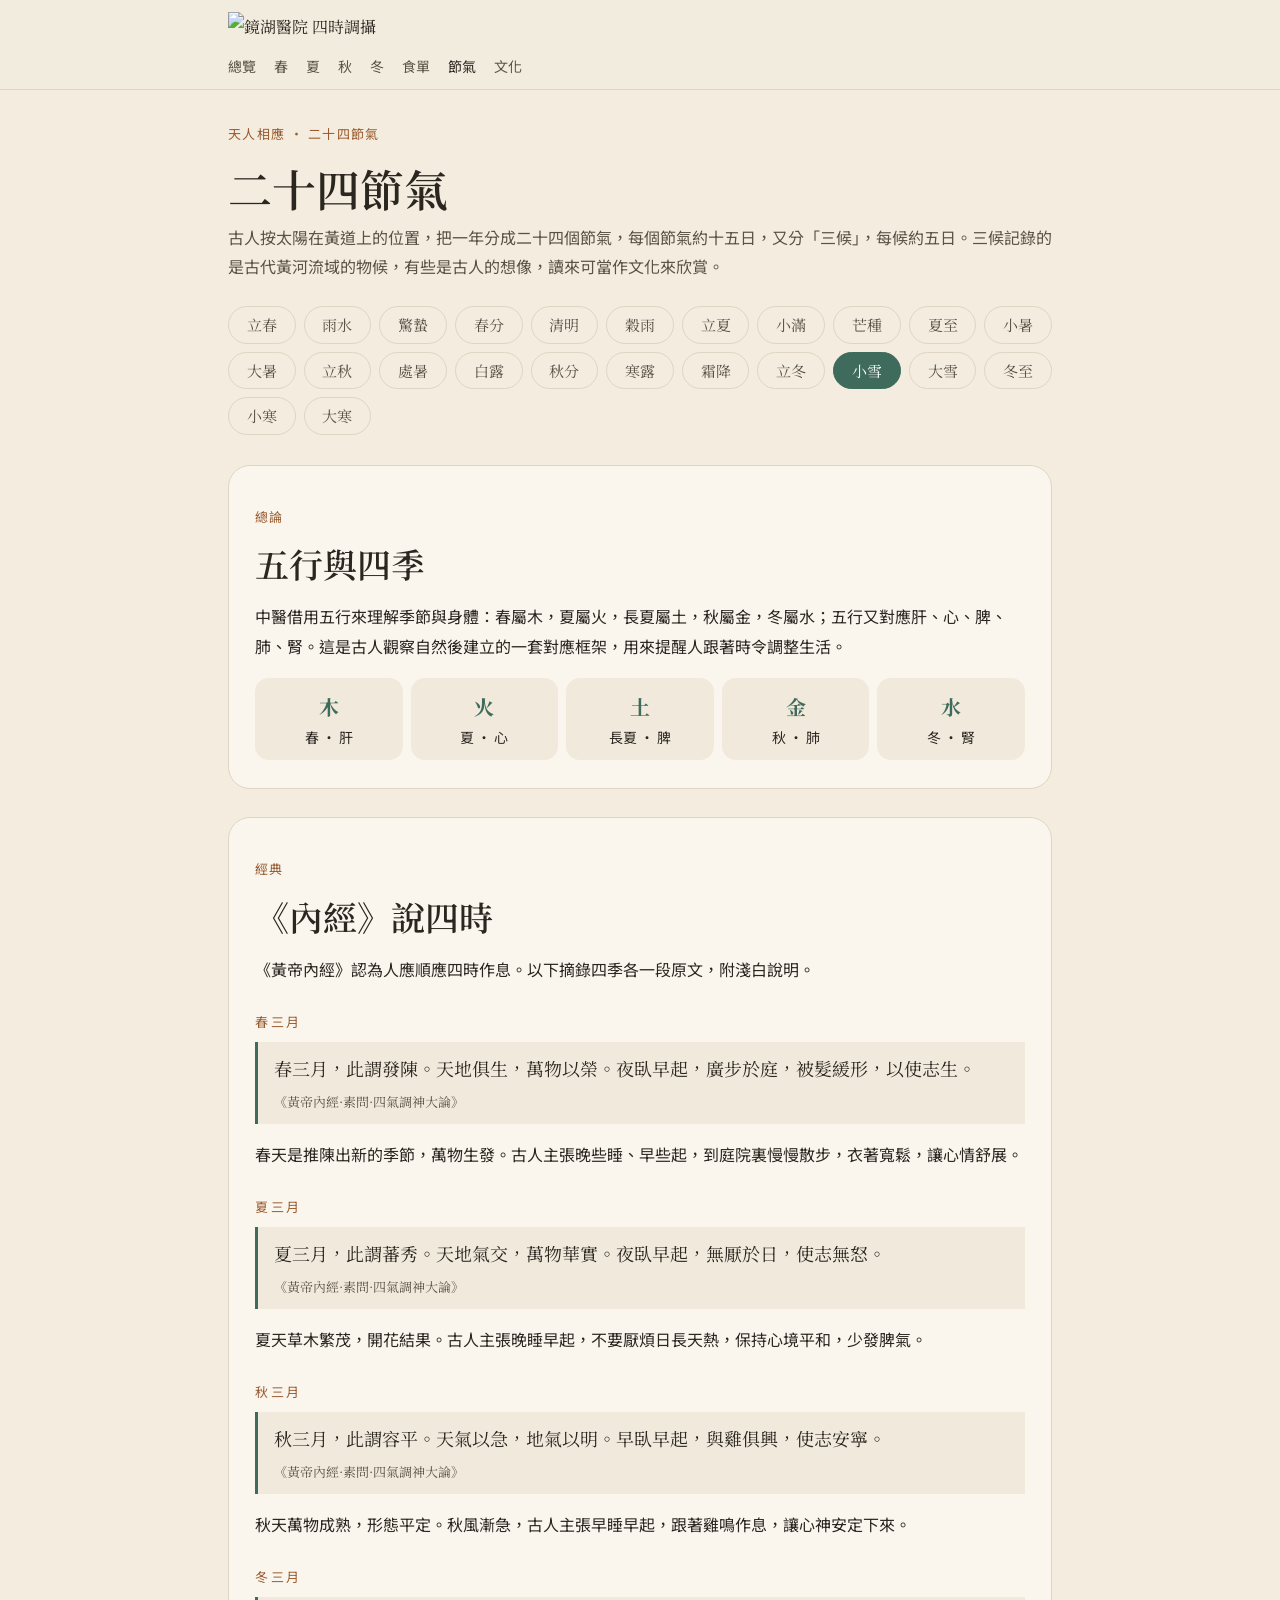
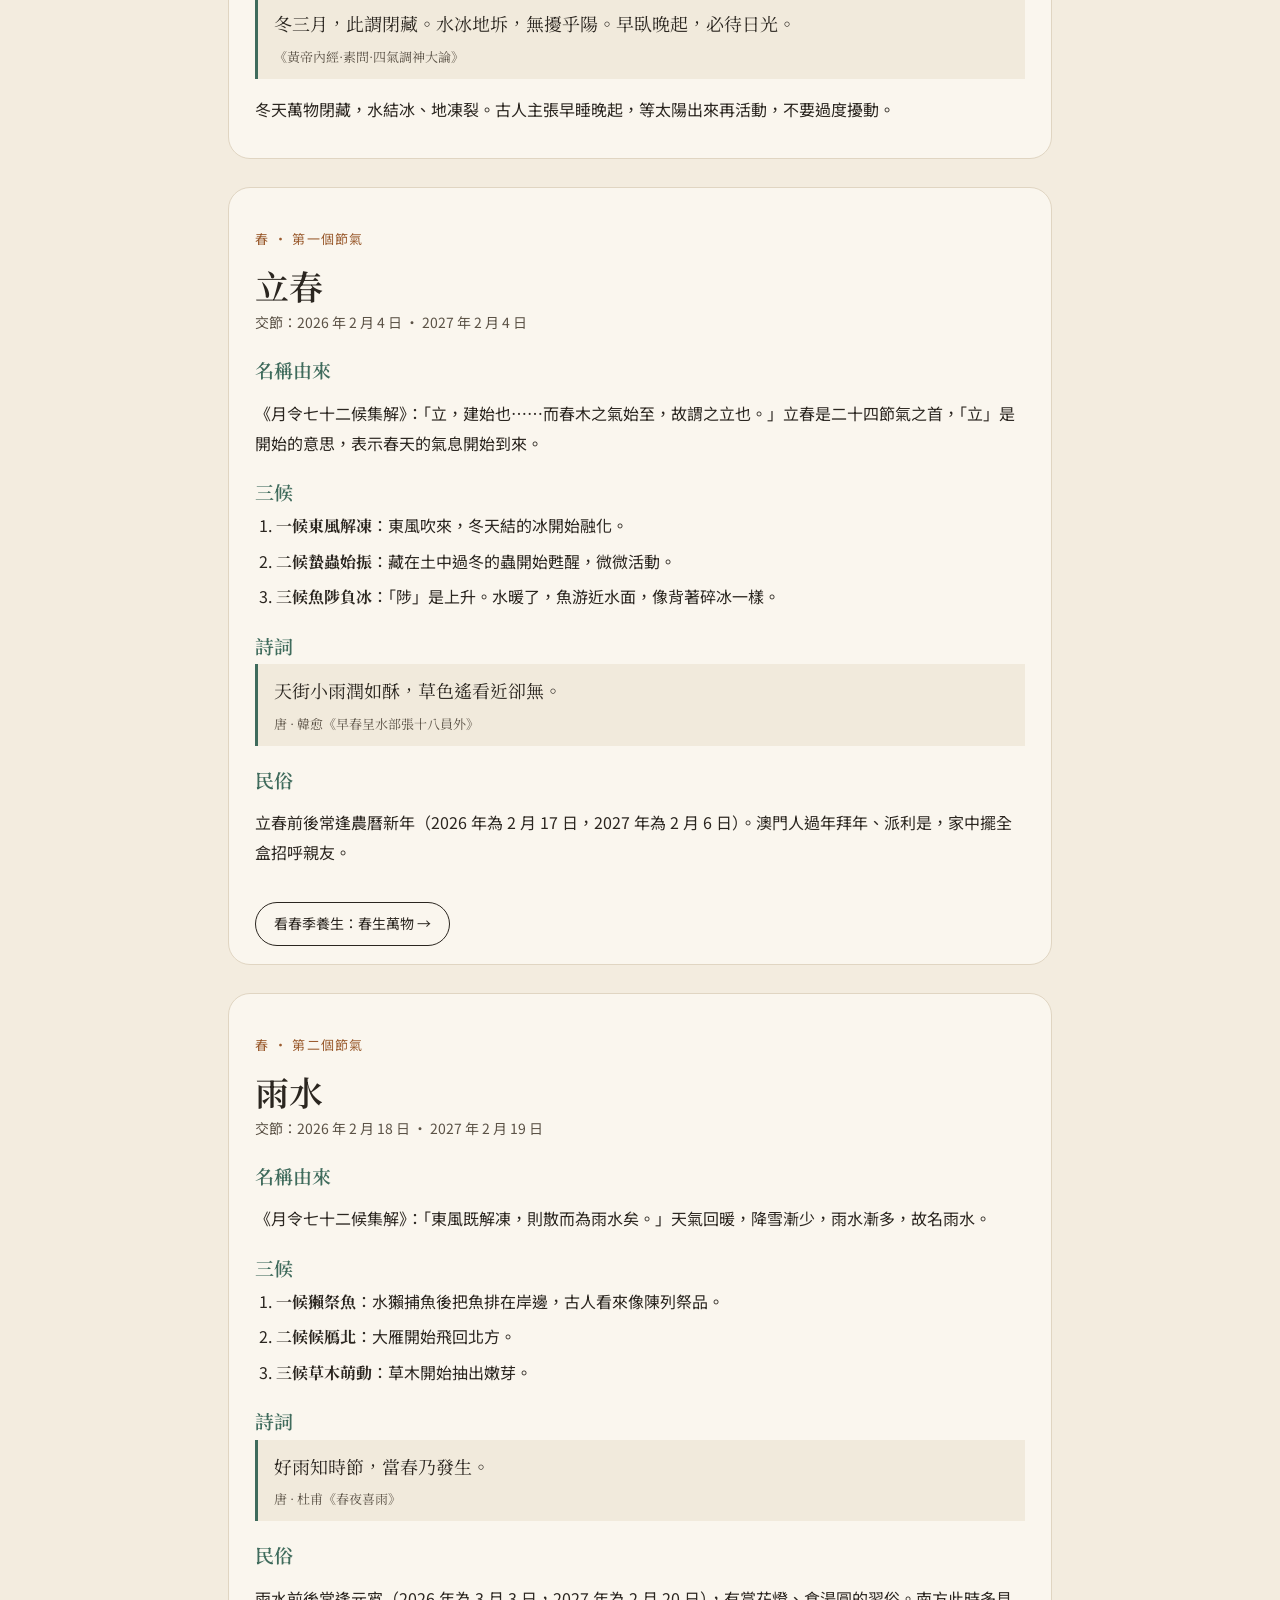
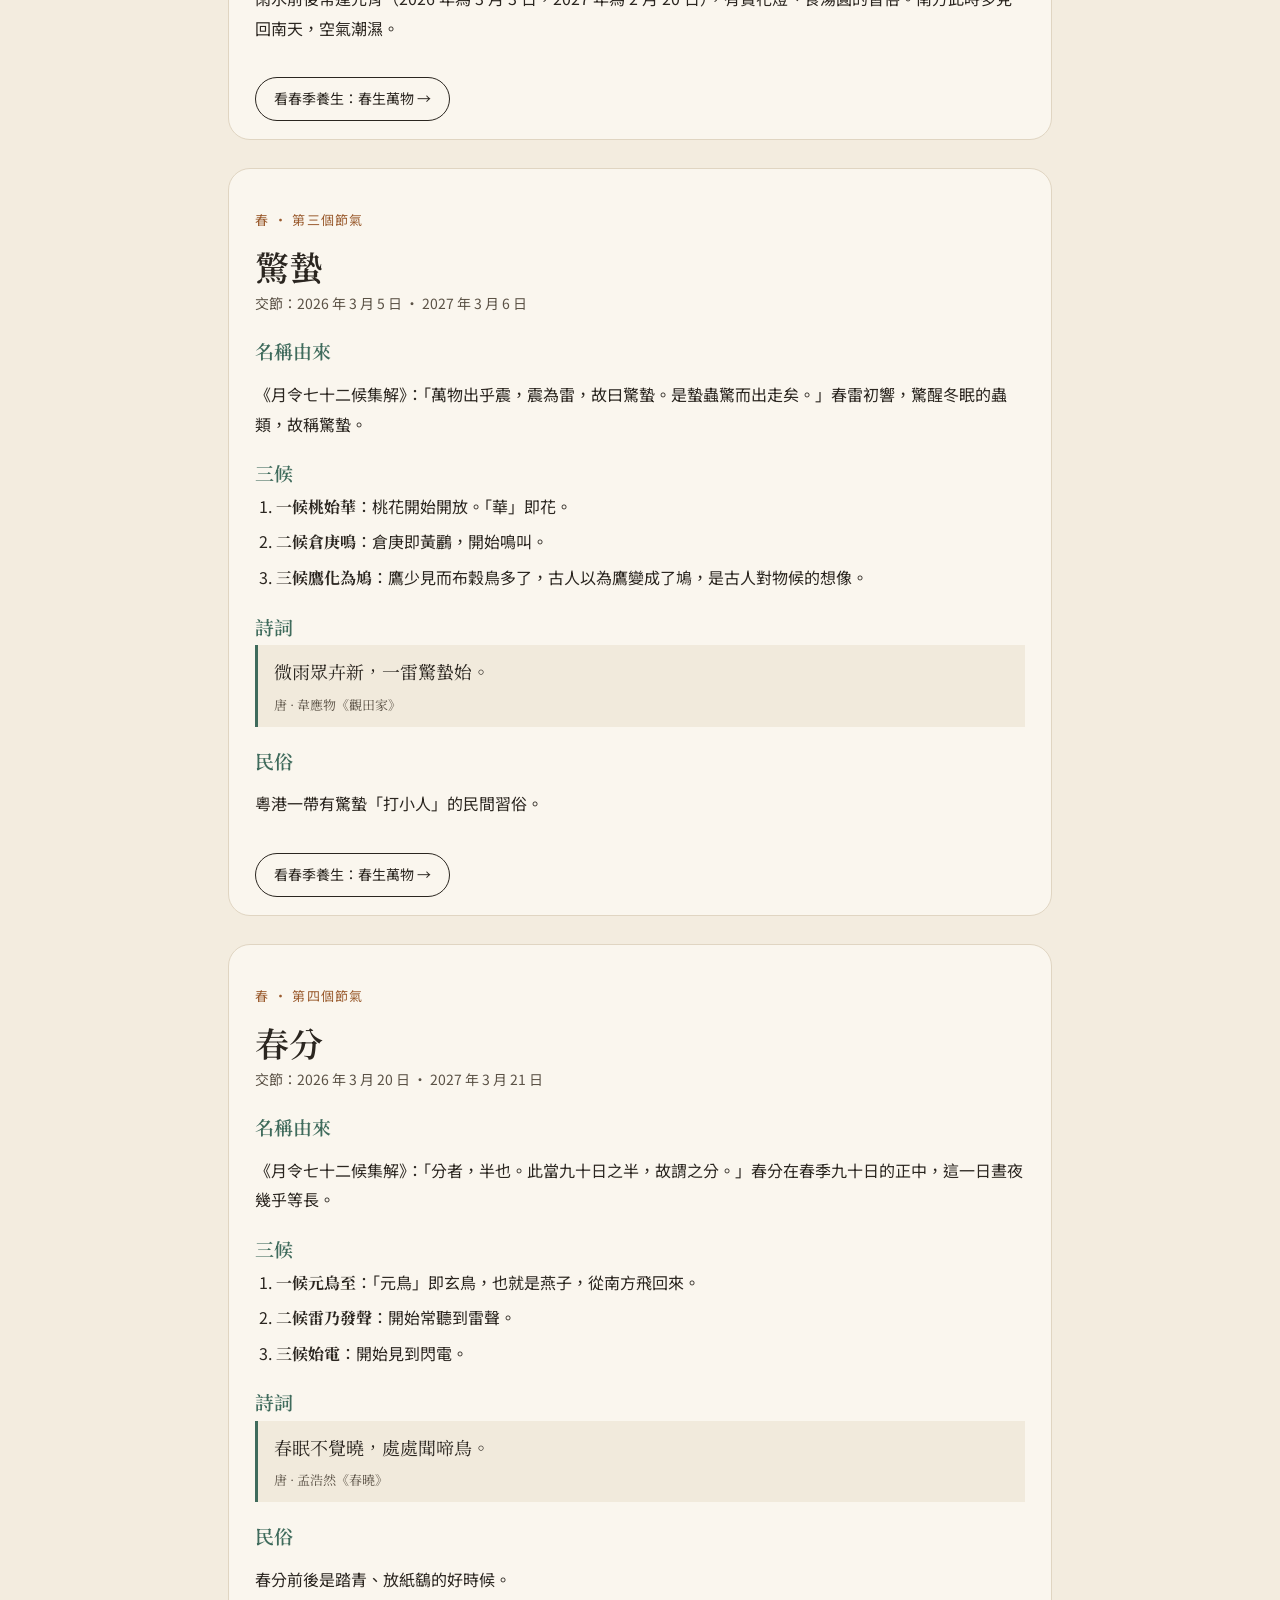
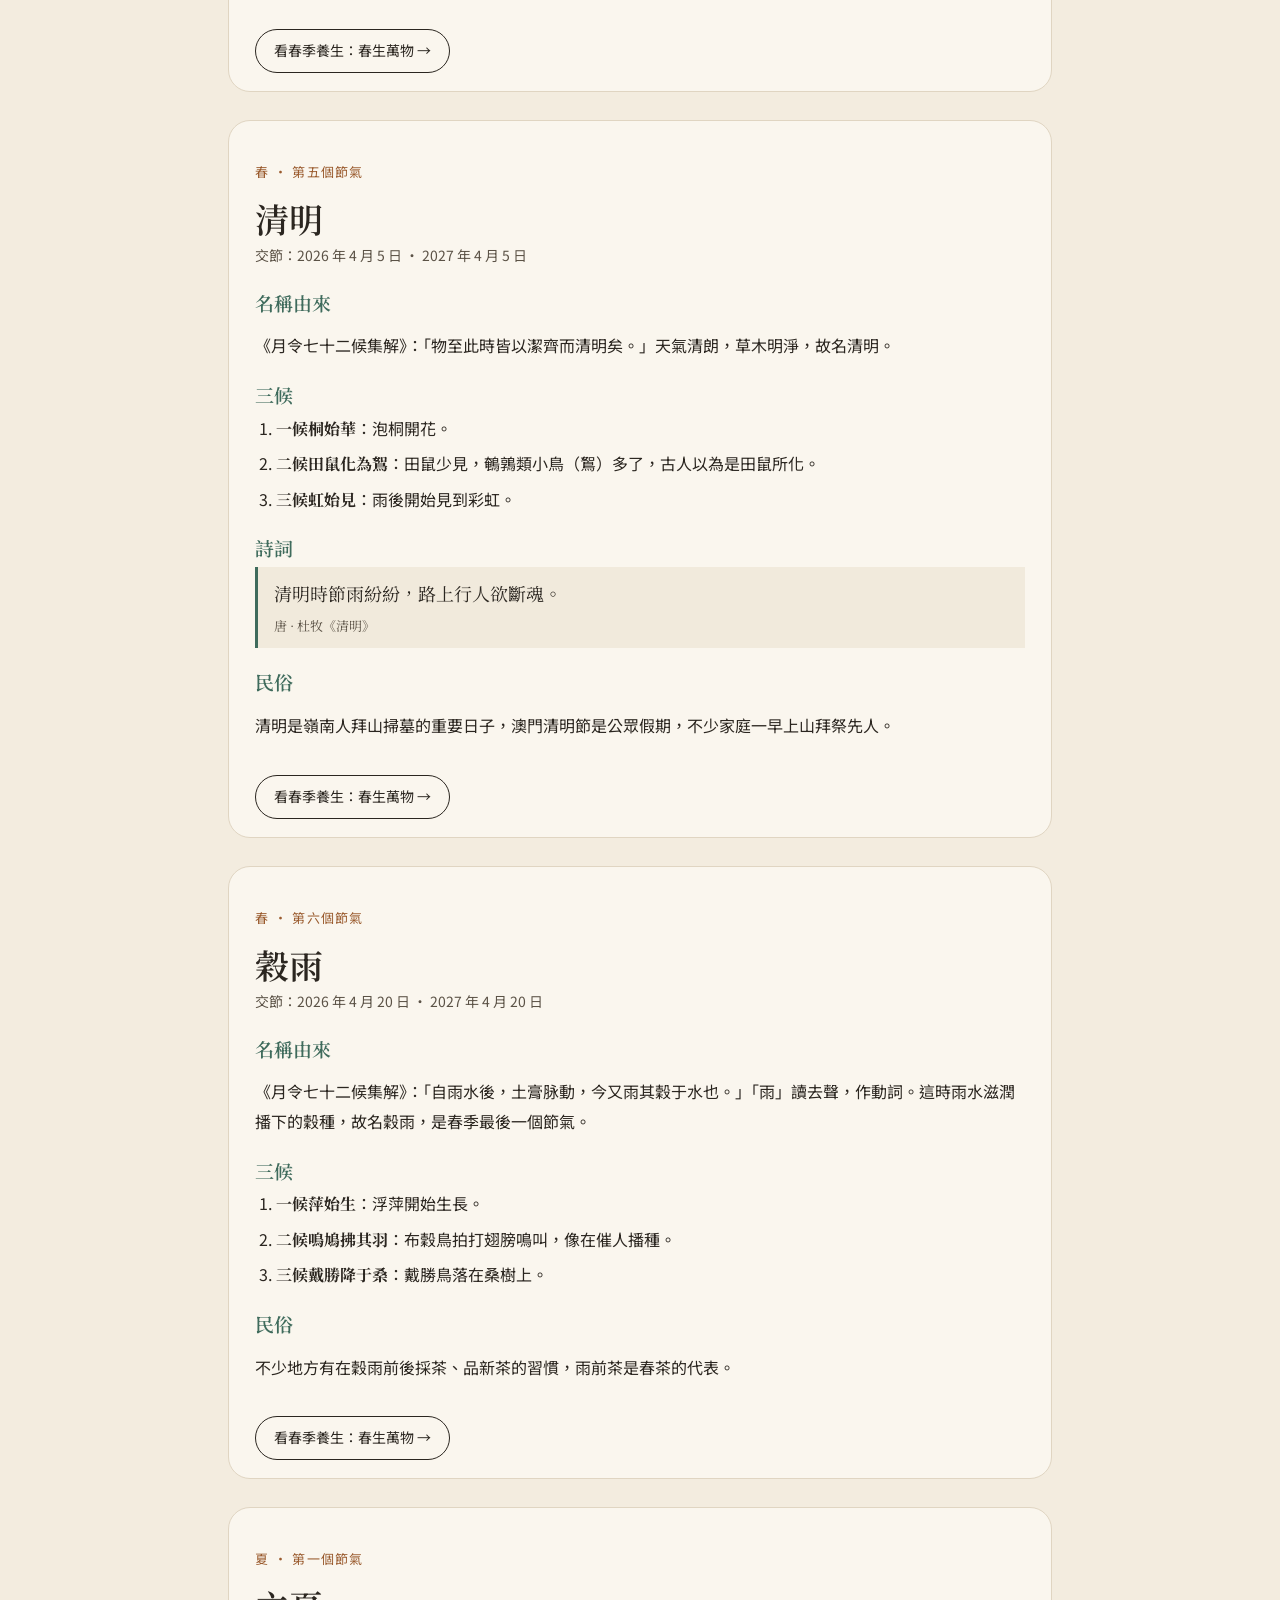
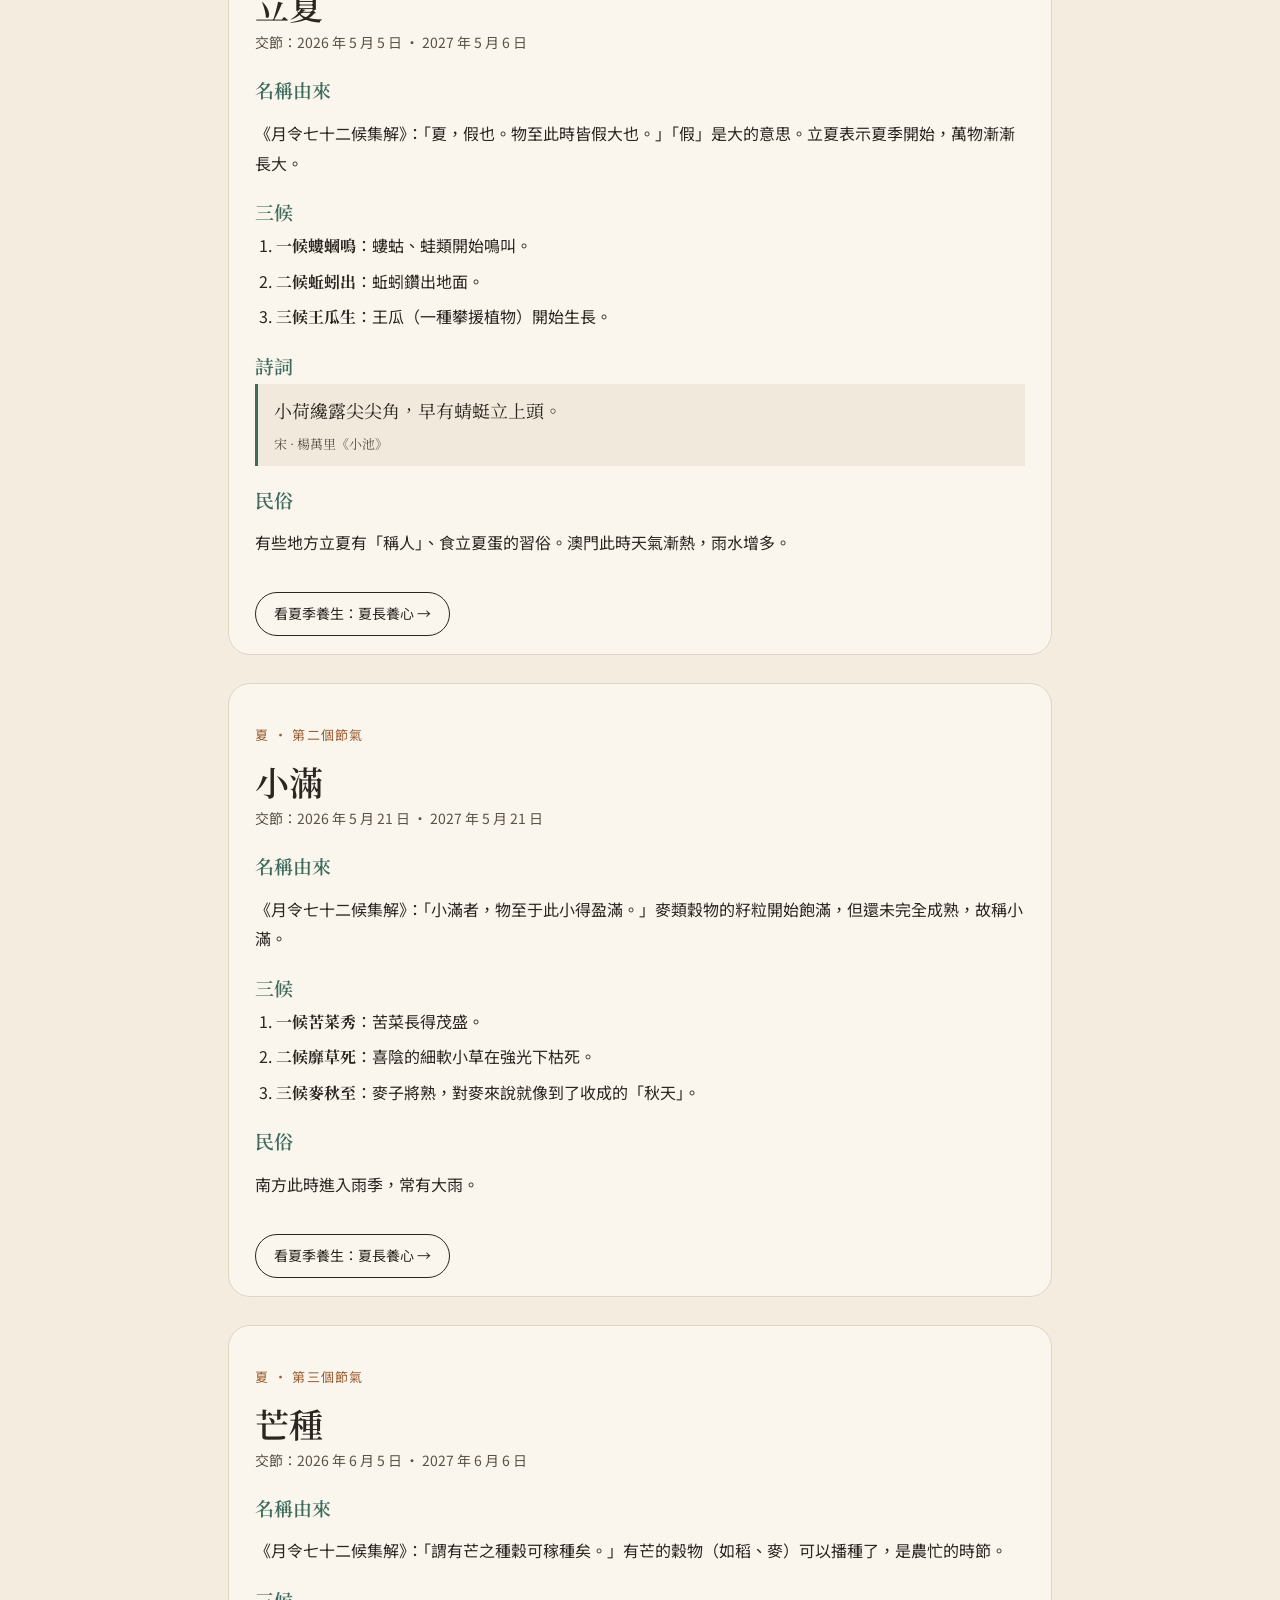
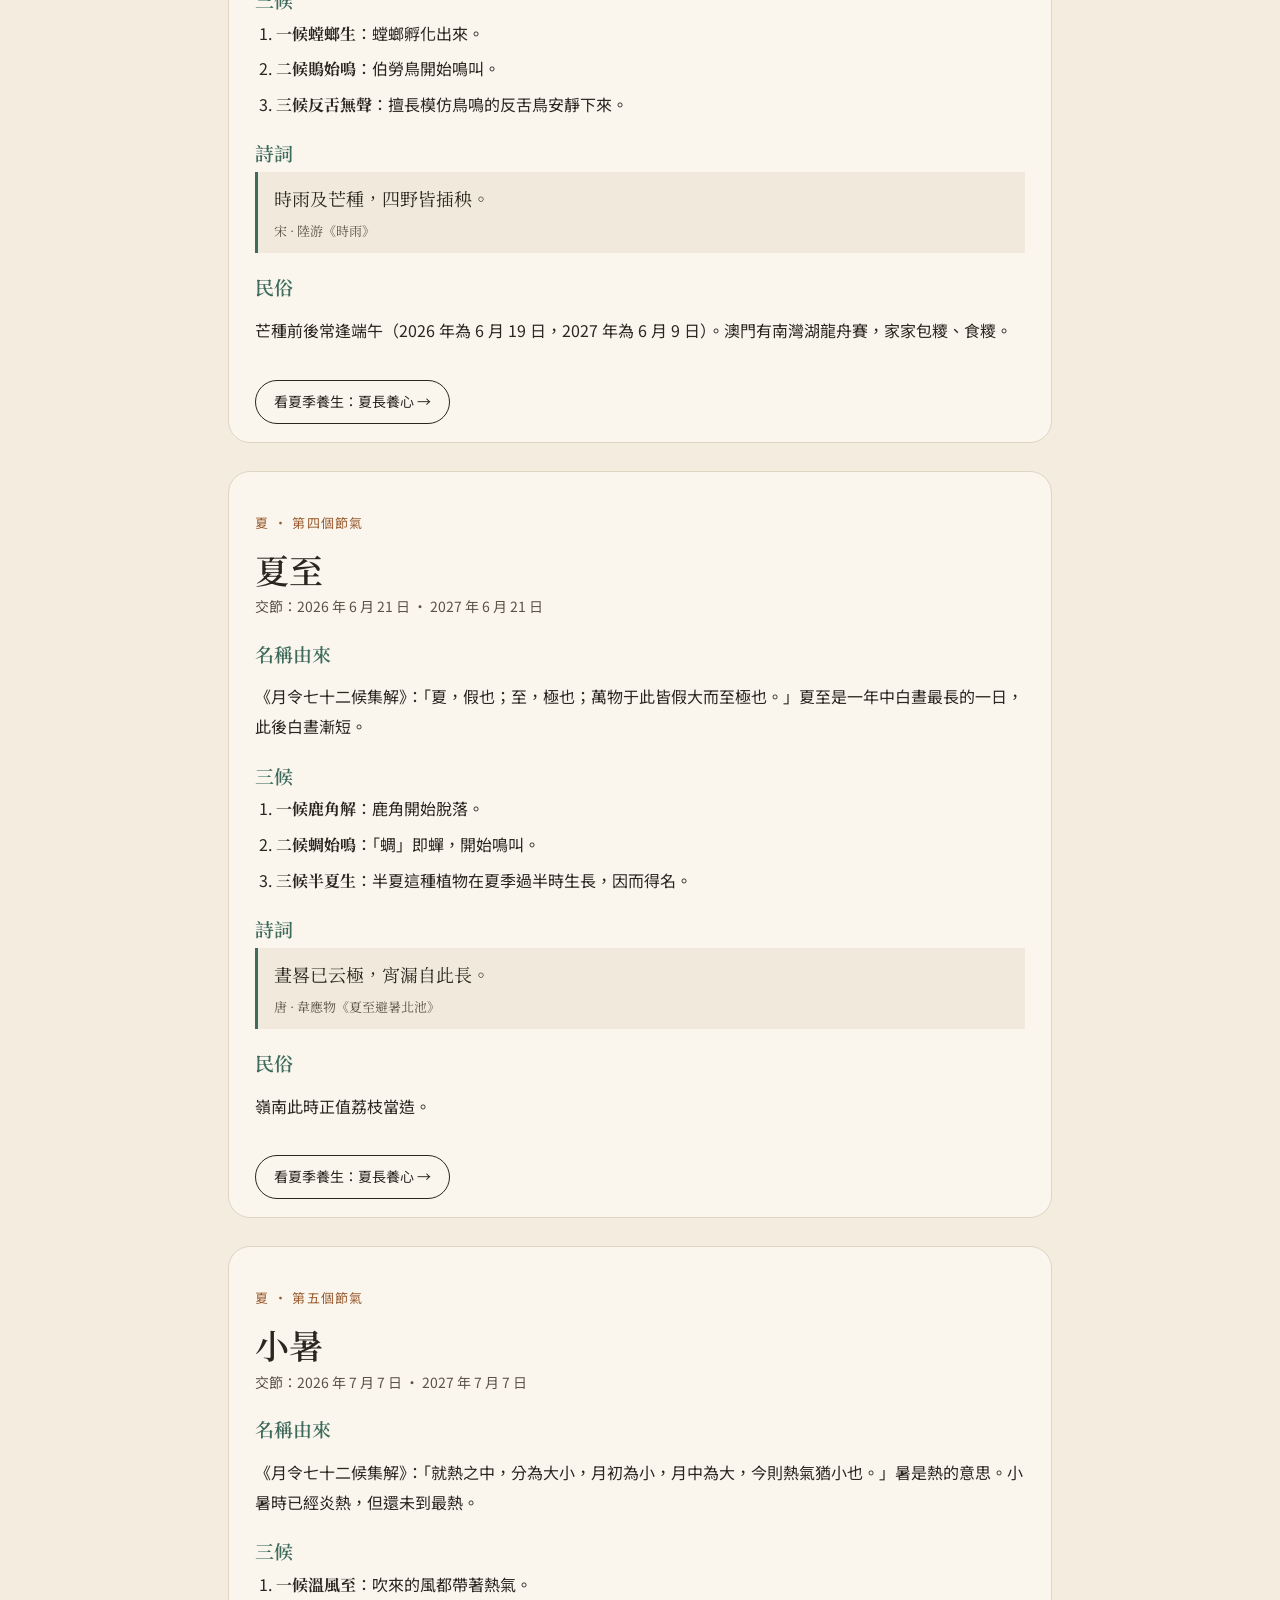
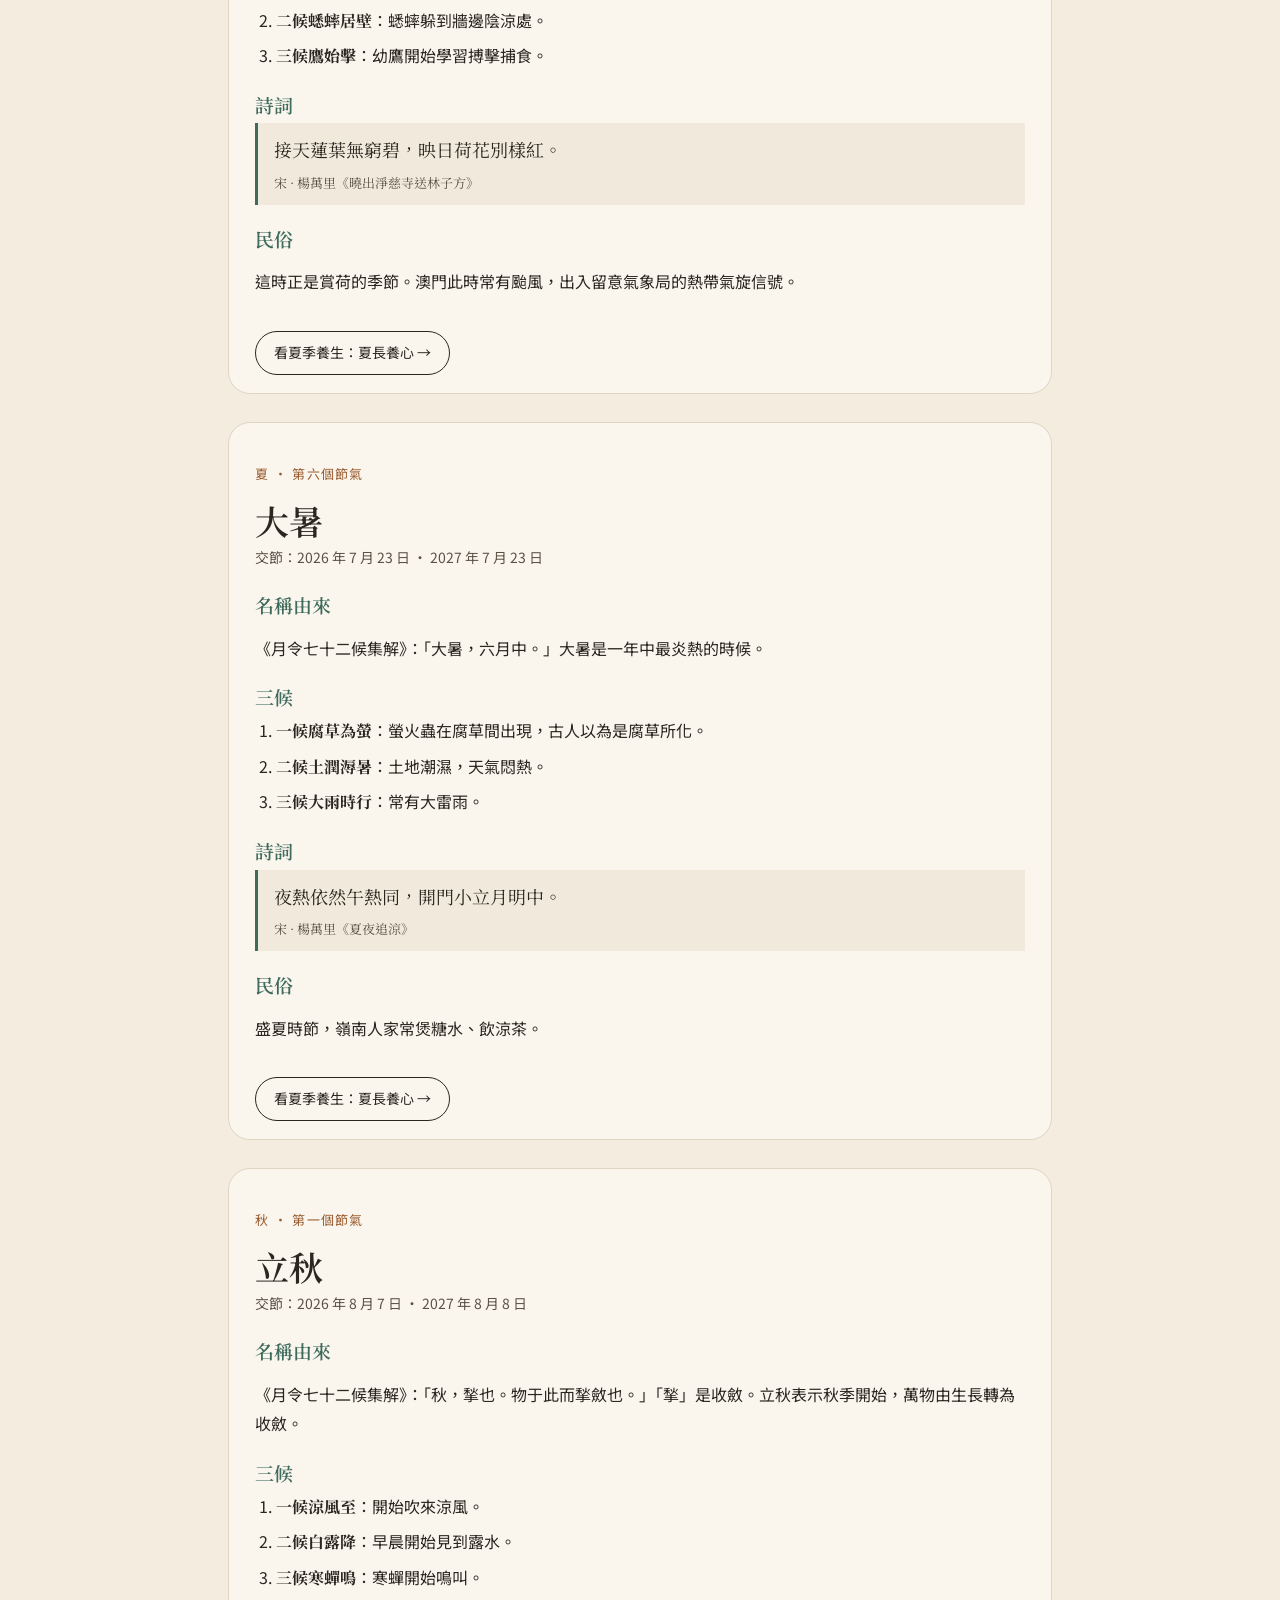
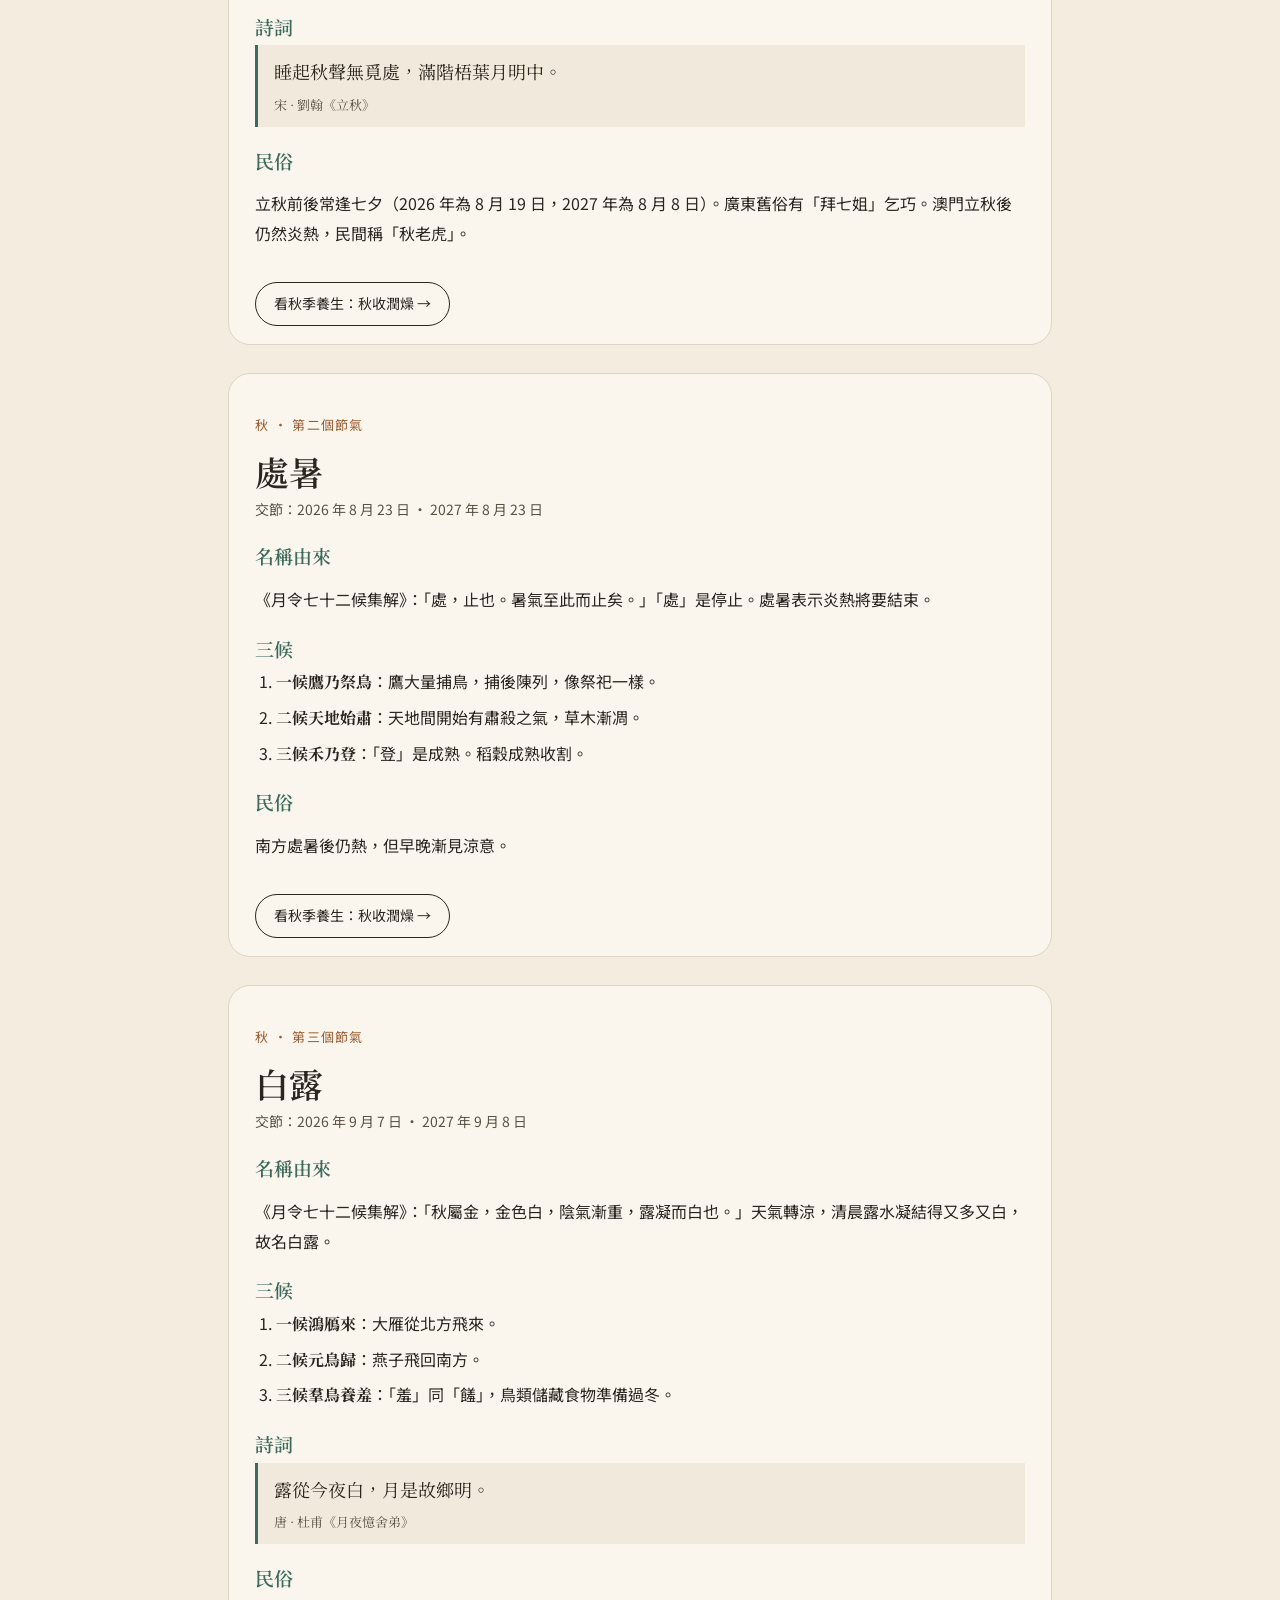
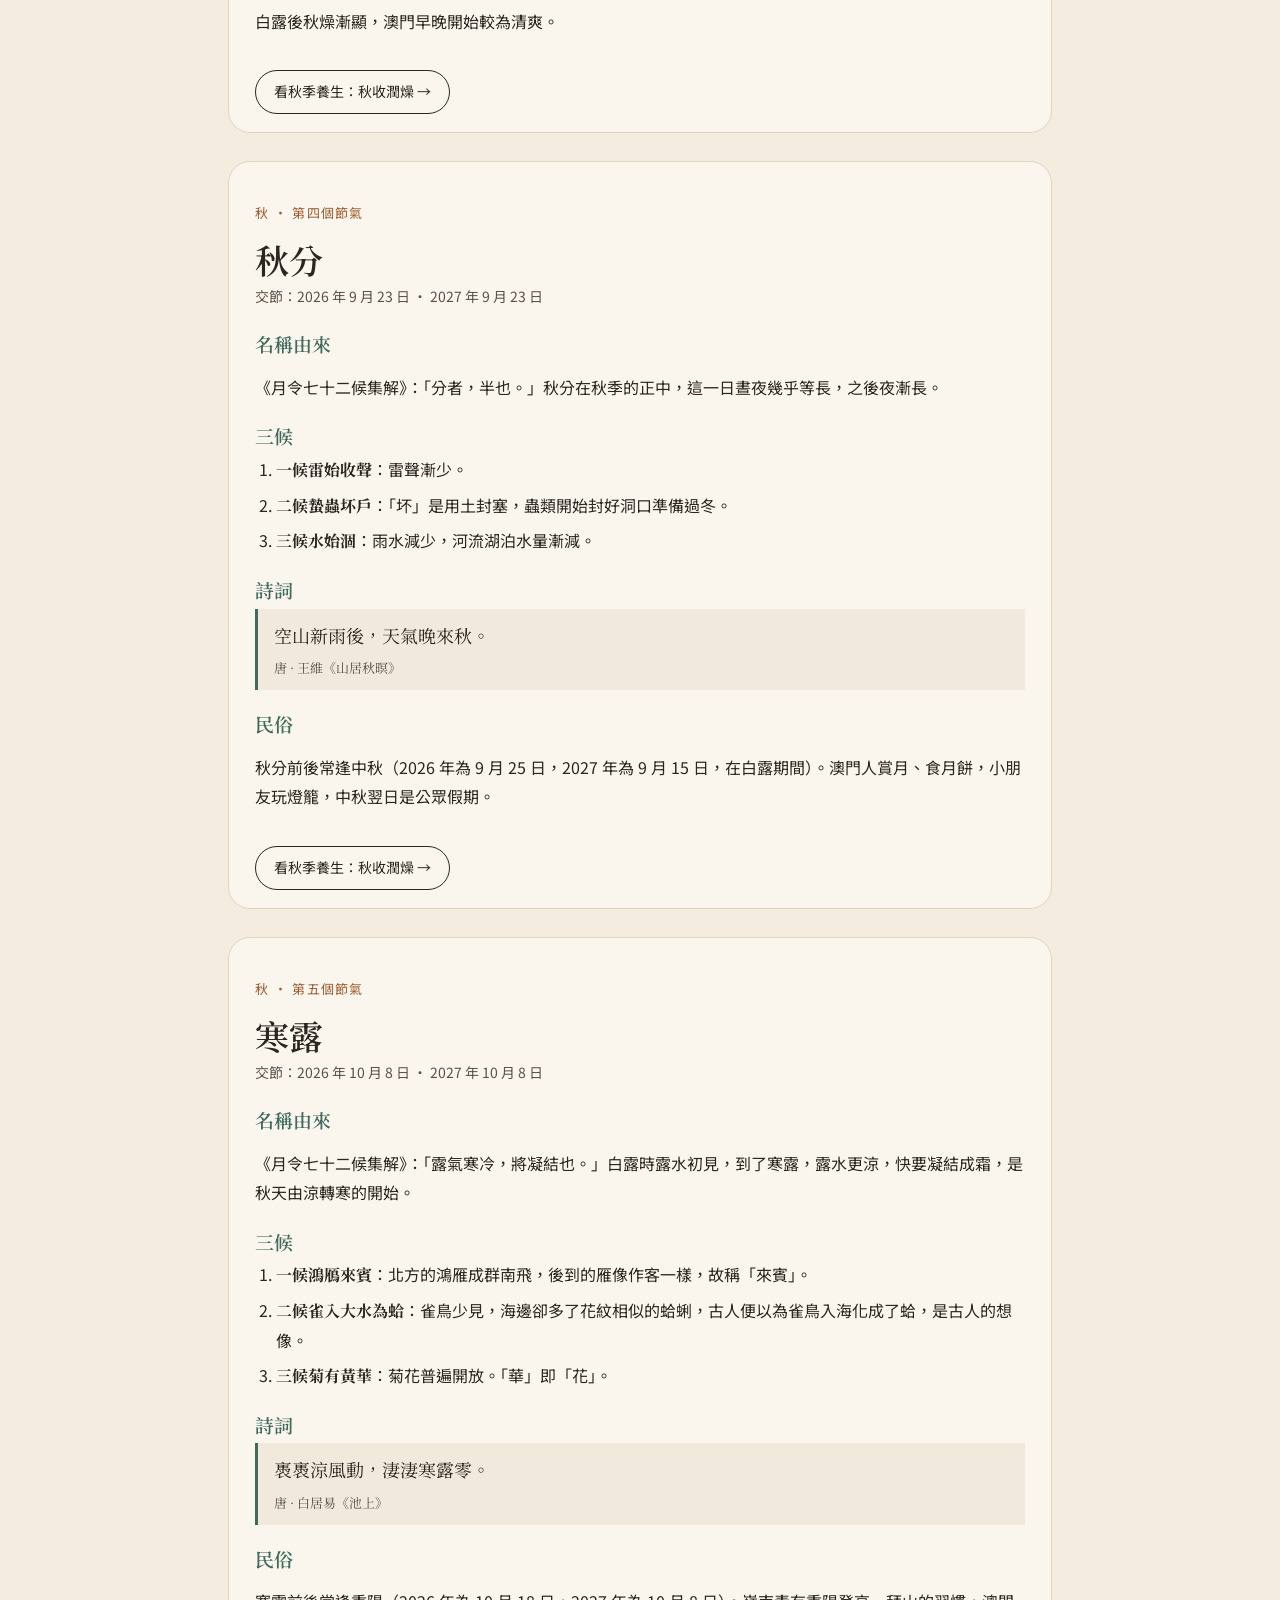
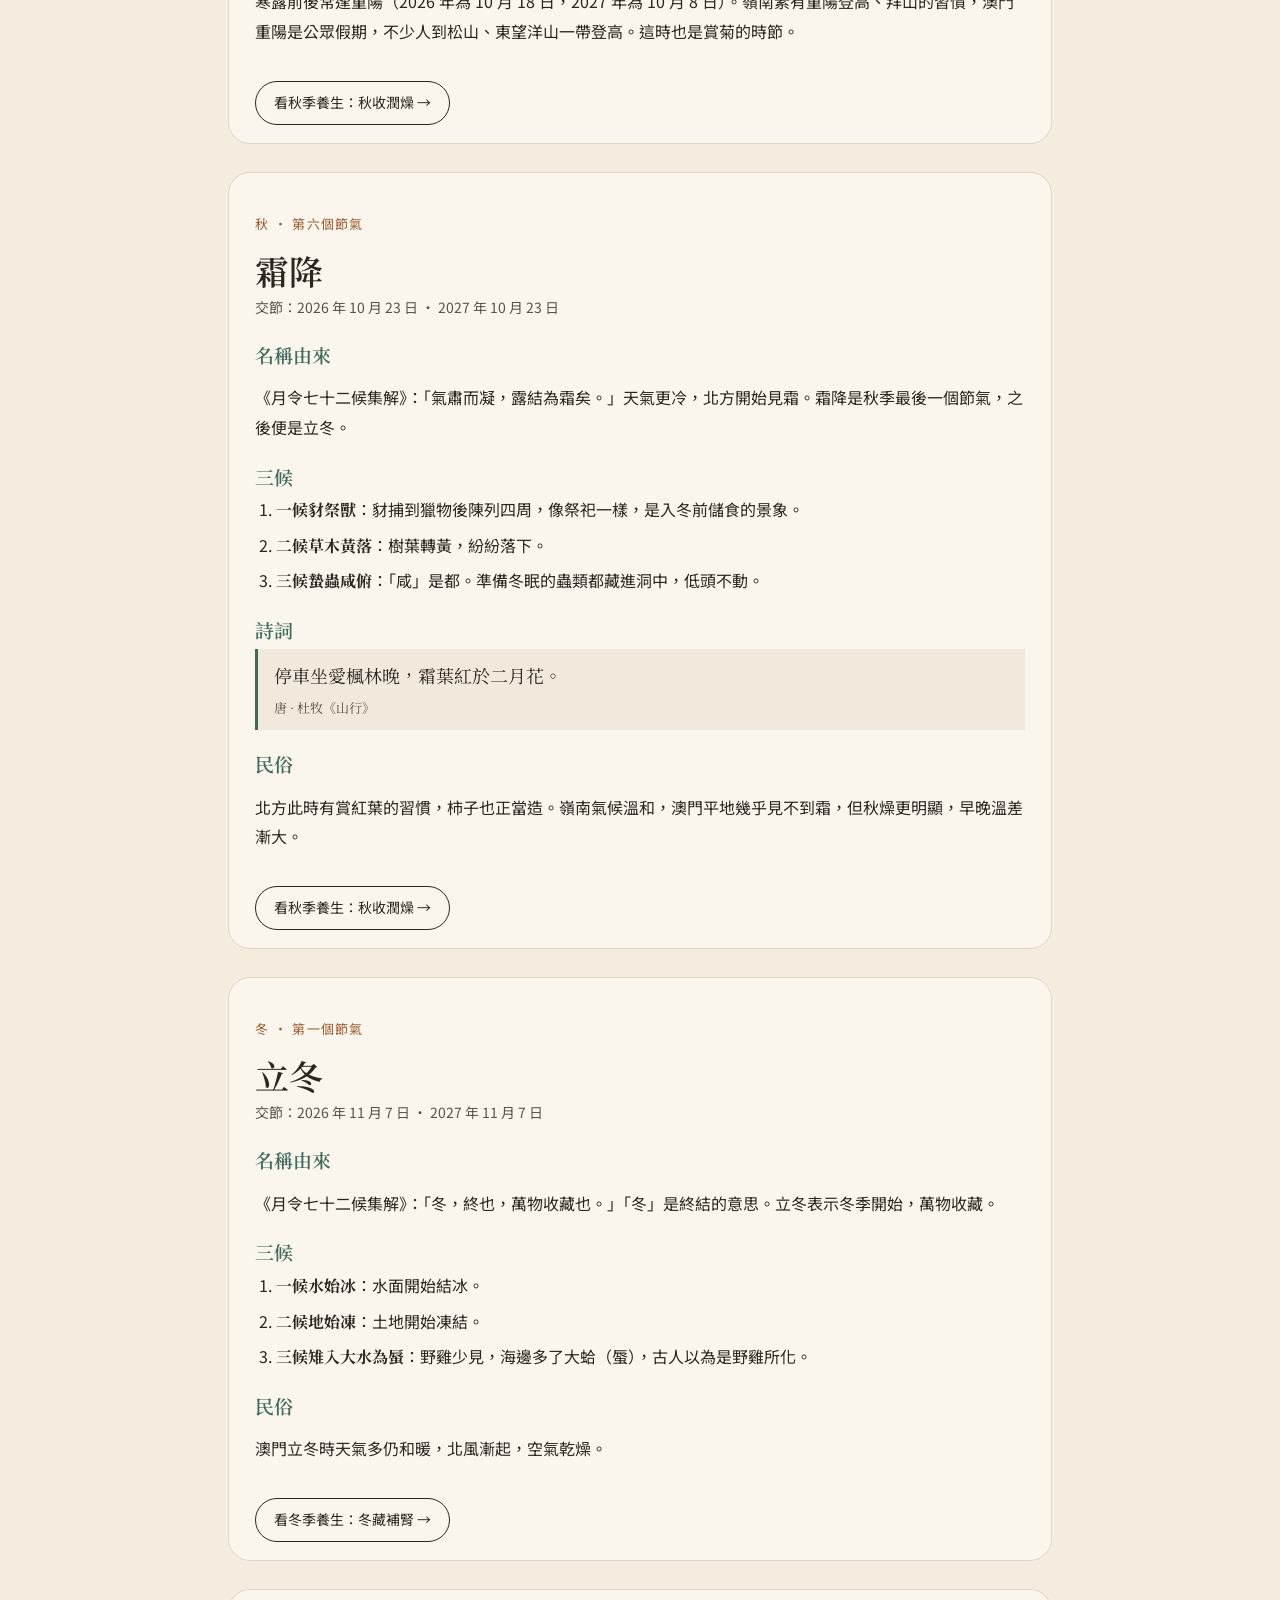
==== jieqi/index.html @ 943c8793 "Add 二十四節氣 and 中醫文化 pages; strip links to jieqi; fix 2027 霜降 date" ====
<!DOCTYPE html><html lang="zh-Hant"><head><meta charset="utf-8"><meta name="viewport" content="width=device-width, initial-scale=1"><title>二十四節氣 · 四時調攝</title><meta name="description" content="二十四節氣的名稱由來、三候、詩詞與嶺南民俗，以及五行與四季、《內經》四時原文。"><meta property="og:title" content="二十四節氣 · 四時調攝"><meta property="og:description" content="二十四節氣的名稱由來、三候、詩詞與嶺南民俗，以及五行與四季、《內經》四時原文。"><meta property="og:url" content="https://tcmmacau.github.io/yangsheng/jieqi/"><meta property="og:type" content="website"><meta property="og:image" content="https://tcmmacau.github.io/yangsheng/og.jpg"><meta name="twitter:card" content="summary_large_image"><link rel="canonical" href="https://tcmmacau.github.io/yangsheng/jieqi/"><link rel="icon" type="image/svg+xml" href="/yangsheng/favicon.svg"><meta name="theme-color" content="#f3ecdf"><link rel="stylesheet" href="https://fonts.googleapis.com/css2?family=Noto+Sans+TC:wght@400;500&family=Noto+Serif+TC:wght@500;600;700&display=swap"><script data-goatcounter="https://tcmmacau.goatcounter.com/count" async src="//gc.zgo.at/count.js"></script><style>
:root{--paper:#f3ecdf;--ink:#2b2620;--soft:#5b5246;--line:#e0d5c2;--card:#faf6ee;--jade:#3F6B5C;--clay:#9a5b2e}
*{box-sizing:border-box}body{margin:0;background:var(--paper);color:var(--ink);font:16px/1.85 'Noto Sans TC',sans-serif}
a{color:var(--jade)}header{border-bottom:1px solid var(--line);background:rgba(243,236,223,.95)}
.wrap{max-width:860px;margin:0 auto;padding:0 18px}
.top{display:flex;align-items:center;justify-content:space-between;gap:12px;padding:12px 0}
.top img{height:30px}.top a{text-decoration:none;color:var(--ink);font-family:'Noto Serif TC',serif}
nav{display:flex;gap:18px;font-size:14px;padding-bottom:10px;overflow-x:auto}nav a{color:var(--soft);text-decoration:none;white-space:nowrap}
h1,h2,h3{font-family:'Noto Serif TC',serif;font-weight:600;line-height:1.3}
h1{font-size:44px;margin:36px 0 6px}.lead{color:var(--soft);margin:0 0 24px}
.kicker{color:var(--clay);font-size:13px;letter-spacing:.1em}
.terms{display:flex;flex-wrap:wrap;gap:8px;margin:0 0 30px}.terms a,.terms span{font-size:14px;padding:3px 12px;border:1px solid var(--line);border-radius:99px;text-decoration:none;color:var(--soft)}
.terms span{opacity:.45}.terms a.now{background:var(--jade);color:#fff;border-color:var(--jade)}
article{background:var(--card);border:1px solid var(--line);border-radius:22px;padding:26px 26px 18px;margin:0 0 28px}
article h2{font-size:34px;margin:4px 0 2px}.date{color:var(--soft);font-size:14px;margin:0 0 14px}
article h3{font-size:19px;margin:22px 0 6px;color:var(--jade)}
ol{padding-left:1.3em;margin:0}li{margin:0 0 6px}li b{font-family:'Noto Serif TC',serif}
blockquote{margin:6px 0;padding:10px 16px;border-left:3px solid var(--jade);background:#f1eadc;font-family:'Noto Serif TC',serif;font-size:18px}
blockquote cite{display:block;font-size:13px;color:var(--soft);font-style:normal;margin-top:4px}
.to{display:inline-block;margin-top:18px;padding:8px 18px;border:1px solid var(--ink);border-radius:99px;color:var(--ink);text-decoration:none;font-size:14px}
footer{color:var(--soft);font-size:13px;padding:10px 0 40px}
@media(max-width:480px){h1{font-size:34px}article{padding:20px 18px 14px}article h2{font-size:28px}blockquote{font-size:16px}}
.grid{display:grid;grid-template-columns:repeat(auto-fill,minmax(64px,1fr));gap:8px;margin:0 0 30px}.grid a{text-align:center;font-size:15px;padding:4px 0;border:1px solid var(--line);border-radius:99px;text-decoration:none;color:var(--soft);font-family:'Noto Serif TC',serif}.grid a.now{background:var(--jade);color:#fff;border-color:var(--jade)}.sg{font-size:13px;color:var(--clay);letter-spacing:.2em;margin:26px 0 8px}.wx{display:grid;grid-template-columns:repeat(5,1fr);gap:8px;margin:10px 0}.wx div{background:#f1eadc;border-radius:14px;padding:10px 6px;text-align:center;font-size:14px}.wx b{display:block;font-family:'Noto Serif TC',serif;font-size:20px;color:var(--jade)}@media(max-width:480px){.wx{grid-template-columns:repeat(3,1fr)}}</style><script src="/yangsheng/jieqi.js" defer></script></head><body>
<header><div class="wrap"><div class="top"><a href="/yangsheng/"><img src="/yangsheng/brand/kiangwu-logo.png" alt="鏡湖醫院"> 四時調攝</a></div><nav><a href="/yangsheng/">總覽</a><a href="/yangsheng/season/spring/">春</a><a href="/yangsheng/season/summer/">夏</a><a href="/yangsheng/season/autumn/">秋</a><a href="/yangsheng/season/winter/">冬</a><a href="/yangsheng/suixi/">食單</a><a href="/yangsheng/jieqi/" aria-current="page" style="color:var(--ink)">節氣</a><a href="/yangsheng/wenhua/">文化</a></nav></div></header>
<main class="wrap"><p class="kicker" style="margin-top:32px">天人相應 · 二十四節氣</p><h1 style="margin-top:4px">二十四節氣</h1>
<p class="lead">古人按太陽在黃道上的位置，把一年分成二十四個節氣，每個節氣約十五日，又分「三候」，每候約五日。三候記錄的是古代黃河流域的物候，有些是古人的想像，讀來可當作文化來欣賞。</p>
<div class="grid" id="jq-grid"><a href="#lichun" data-jq="立春">立春</a><a href="#yushui" data-jq="雨水">雨水</a><a href="#jingzhe" data-jq="驚蟄">驚蟄</a><a href="#chunfen" data-jq="春分">春分</a><a href="#qingming" data-jq="清明">清明</a><a href="#guyu" data-jq="穀雨">穀雨</a><a href="#lixia" data-jq="立夏">立夏</a><a href="#xiaoman" data-jq="小滿">小滿</a><a href="#mangzhong" data-jq="芒種">芒種</a><a href="#xiazhi" data-jq="夏至">夏至</a><a href="#xiaoshu" data-jq="小暑">小暑</a><a href="#dashu" data-jq="大暑">大暑</a><a href="#liqiu" data-jq="立秋">立秋</a><a href="#chushu" data-jq="處暑">處暑</a><a href="#bailu" data-jq="白露">白露</a><a href="#qiufen" data-jq="秋分">秋分</a><a href="#hanlu" data-jq="寒露">寒露</a><a href="#shuangjiang" data-jq="霜降">霜降</a><a href="#lidong" data-jq="立冬">立冬</a><a href="#xiaoxue" data-jq="小雪">小雪</a><a href="#daxue" data-jq="大雪">大雪</a><a href="#dongzhi" data-jq="冬至">冬至</a><a href="#xiaohan" data-jq="小寒">小寒</a><a href="#dahan" data-jq="大寒">大寒</a></div>
<article id="wuxing"><p class="kicker">總論</p><h2>五行與四季</h2><p>中醫借用五行來理解季節與身體：春屬木，夏屬火，長夏屬土，秋屬金，冬屬水；五行又對應肝、心、脾、肺、腎。這是古人觀察自然後建立的一套對應框架，用來提醒人跟著時令調整生活。</p>
<div class="wx"><div><b>木</b>春 · 肝</div><div><b>火</b>夏 · 心</div><div><b>土</b>長夏 · 脾</div><div><b>金</b>秋 · 肺</div><div><b>水</b>冬 · 腎</div></div></article>
<article id="neijing"><p class="kicker">經典</p><h2>《內經》說四時</h2><p>《黃帝內經》認為人應順應四時作息。以下摘錄四季各一段原文，附淺白說明。</p><p class="sg">春三月</p><blockquote>春三月，此謂發陳。天地俱生，萬物以榮。夜臥早起，廣步於庭，被髮緩形，以使志生。<cite>《黃帝內經·素問·四氣調神大論》</cite></blockquote><p>春天是推陳出新的季節，萬物生發。古人主張晚些睡、早些起，到庭院裏慢慢散步，衣著寬鬆，讓心情舒展。</p><p class="sg">夏三月</p><blockquote>夏三月，此謂蕃秀。天地氣交，萬物華實。夜臥早起，無厭於日，使志無怒。<cite>《黃帝內經·素問·四氣調神大論》</cite></blockquote><p>夏天草木繁茂，開花結果。古人主張晚睡早起，不要厭煩日長天熱，保持心境平和，少發脾氣。</p><p class="sg">秋三月</p><blockquote>秋三月，此謂容平。天氣以急，地氣以明。早臥早起，與雞俱興，使志安寧。<cite>《黃帝內經·素問·四氣調神大論》</cite></blockquote><p>秋天萬物成熟，形態平定。秋風漸急，古人主張早睡早起，跟著雞鳴作息，讓心神安定下來。</p><p class="sg">冬三月</p><blockquote>冬三月，此謂閉藏。水冰地坼，無擾乎陽。早臥晚起，必待日光。<cite>《黃帝內經·素問·四氣調神大論》</cite></blockquote><p>冬天萬物閉藏，水結冰、地凍裂。古人主張早睡晚起，等太陽出來再活動，不要過度擾動。</p></article><article id="lichun"><p class="kicker">春 · 第一個節氣</p><h2>立春</h2><p class="date">交節：2026 年 2 月 4 日 · 2027 年 2 月 4 日</p>
<h3>名稱由來</h3><p>《月令七十二候集解》：「立，建始也……而春木之氣始至，故謂之立也。」立春是二十四節氣之首，「立」是開始的意思，表示春天的氣息開始到來。</p><h3>三候</h3><ol><li><b>一候東風解凍</b>：東風吹來，冬天結的冰開始融化。</li><li><b>二候蟄蟲始振</b>：藏在土中過冬的蟲開始甦醒，微微活動。</li><li><b>三候魚陟負冰</b>：「陟」是上升。水暖了，魚游近水面，像背著碎冰一樣。</li></ol><h3>詩詞</h3><blockquote>天街小雨潤如酥，草色遙看近卻無。<cite>唐 · 韓愈《早春呈水部張十八員外》</cite></blockquote><h3>民俗</h3><p>立春前後常逢農曆新年（2026 年為 2 月 17 日，2027 年為 2 月 6 日）。澳門人過年拜年、派利是，家中擺全盒招呼親友。</p>
<a class="to" href="/yangsheng/season/spring/">看春季養生：春生萬物 →</a></article><article id="yushui"><p class="kicker">春 · 第二個節氣</p><h2>雨水</h2><p class="date">交節：2026 年 2 月 18 日 · 2027 年 2 月 19 日</p>
<h3>名稱由來</h3><p>《月令七十二候集解》：「東風既解凍，則散而為雨水矣。」天氣回暖，降雪漸少，雨水漸多，故名雨水。</p><h3>三候</h3><ol><li><b>一候獺祭魚</b>：水獺捕魚後把魚排在岸邊，古人看來像陳列祭品。</li><li><b>二候候鴈北</b>：大雁開始飛回北方。</li><li><b>三候草木萌動</b>：草木開始抽出嫩芽。</li></ol><h3>詩詞</h3><blockquote>好雨知時節，當春乃發生。<cite>唐 · 杜甫《春夜喜雨》</cite></blockquote><h3>民俗</h3><p>雨水前後常逢元宵（2026 年為 3 月 3 日，2027 年為 2 月 20 日），有賞花燈、食湯圓的習俗。南方此時多見回南天，空氣潮濕。</p>
<a class="to" href="/yangsheng/season/spring/">看春季養生：春生萬物 →</a></article><article id="jingzhe"><p class="kicker">春 · 第三個節氣</p><h2>驚蟄</h2><p class="date">交節：2026 年 3 月 5 日 · 2027 年 3 月 6 日</p>
<h3>名稱由來</h3><p>《月令七十二候集解》：「萬物出乎震，震為雷，故曰驚蟄。是蟄蟲驚而出走矣。」春雷初響，驚醒冬眠的蟲類，故稱驚蟄。</p><h3>三候</h3><ol><li><b>一候桃始華</b>：桃花開始開放。「華」即花。</li><li><b>二候倉庚鳴</b>：倉庚即黃鸝，開始鳴叫。</li><li><b>三候鷹化為鳩</b>：鷹少見而布穀鳥多了，古人以為鷹變成了鳩，是古人對物候的想像。</li></ol><h3>詩詞</h3><blockquote>微雨眾卉新，一雷驚蟄始。<cite>唐 · 韋應物《觀田家》</cite></blockquote><h3>民俗</h3><p>粵港一帶有驚蟄「打小人」的民間習俗。</p>
<a class="to" href="/yangsheng/season/spring/">看春季養生：春生萬物 →</a></article><article id="chunfen"><p class="kicker">春 · 第四個節氣</p><h2>春分</h2><p class="date">交節：2026 年 3 月 20 日 · 2027 年 3 月 21 日</p>
<h3>名稱由來</h3><p>《月令七十二候集解》：「分者，半也。此當九十日之半，故謂之分。」春分在春季九十日的正中，這一日晝夜幾乎等長。</p><h3>三候</h3><ol><li><b>一候元鳥至</b>：「元鳥」即玄鳥，也就是燕子，從南方飛回來。</li><li><b>二候雷乃發聲</b>：開始常聽到雷聲。</li><li><b>三候始電</b>：開始見到閃電。</li></ol><h3>詩詞</h3><blockquote>春眠不覺曉，處處聞啼鳥。<cite>唐 · 孟浩然《春曉》</cite></blockquote><h3>民俗</h3><p>春分前後是踏青、放紙鷂的好時候。</p>
<a class="to" href="/yangsheng/season/spring/">看春季養生：春生萬物 →</a></article><article id="qingming"><p class="kicker">春 · 第五個節氣</p><h2>清明</h2><p class="date">交節：2026 年 4 月 5 日 · 2027 年 4 月 5 日</p>
<h3>名稱由來</h3><p>《月令七十二候集解》：「物至此時皆以潔齊而清明矣。」天氣清朗，草木明淨，故名清明。</p><h3>三候</h3><ol><li><b>一候桐始華</b>：泡桐開花。</li><li><b>二候田鼠化為鴽</b>：田鼠少見，鵪鶉類小鳥（鴽）多了，古人以為是田鼠所化。</li><li><b>三候虹始見</b>：雨後開始見到彩虹。</li></ol><h3>詩詞</h3><blockquote>清明時節雨紛紛，路上行人欲斷魂。<cite>唐 · 杜牧《清明》</cite></blockquote><h3>民俗</h3><p>清明是嶺南人拜山掃墓的重要日子，澳門清明節是公眾假期，不少家庭一早上山拜祭先人。</p>
<a class="to" href="/yangsheng/season/spring/">看春季養生：春生萬物 →</a></article><article id="guyu"><p class="kicker">春 · 第六個節氣</p><h2>穀雨</h2><p class="date">交節：2026 年 4 月 20 日 · 2027 年 4 月 20 日</p>
<h3>名稱由來</h3><p>《月令七十二候集解》：「自雨水後，土膏脉動，今又雨其穀于水也。」「雨」讀去聲，作動詞。這時雨水滋潤播下的穀種，故名穀雨，是春季最後一個節氣。</p><h3>三候</h3><ol><li><b>一候萍始生</b>：浮萍開始生長。</li><li><b>二候鳴鳩拂其羽</b>：布穀鳥拍打翅膀鳴叫，像在催人播種。</li><li><b>三候戴勝降于桑</b>：戴勝鳥落在桑樹上。</li></ol><h3>民俗</h3><p>不少地方有在穀雨前後採茶、品新茶的習慣，雨前茶是春茶的代表。</p>
<a class="to" href="/yangsheng/season/spring/">看春季養生：春生萬物 →</a></article><article id="lixia"><p class="kicker">夏 · 第一個節氣</p><h2>立夏</h2><p class="date">交節：2026 年 5 月 5 日 · 2027 年 5 月 6 日</p>
<h3>名稱由來</h3><p>《月令七十二候集解》：「夏，假也。物至此時皆假大也。」「假」是大的意思。立夏表示夏季開始，萬物漸漸長大。</p><h3>三候</h3><ol><li><b>一候螻蟈鳴</b>：螻蛄、蛙類開始鳴叫。</li><li><b>二候蚯蚓出</b>：蚯蚓鑽出地面。</li><li><b>三候王瓜生</b>：王瓜（一種攀援植物）開始生長。</li></ol><h3>詩詞</h3><blockquote>小荷纔露尖尖角，早有蜻蜓立上頭。<cite>宋 · 楊萬里《小池》</cite></blockquote><h3>民俗</h3><p>有些地方立夏有「稱人」、食立夏蛋的習俗。澳門此時天氣漸熱，雨水增多。</p>
<a class="to" href="/yangsheng/season/summer/">看夏季養生：夏長養心 →</a></article><article id="xiaoman"><p class="kicker">夏 · 第二個節氣</p><h2>小滿</h2><p class="date">交節：2026 年 5 月 21 日 · 2027 年 5 月 21 日</p>
<h3>名稱由來</h3><p>《月令七十二候集解》：「小滿者，物至于此小得盈滿。」麥類穀物的籽粒開始飽滿，但還未完全成熟，故稱小滿。</p><h3>三候</h3><ol><li><b>一候苦菜秀</b>：苦菜長得茂盛。</li><li><b>二候靡草死</b>：喜陰的細軟小草在強光下枯死。</li><li><b>三候麥秋至</b>：麥子將熟，對麥來說就像到了收成的「秋天」。</li></ol><h3>民俗</h3><p>南方此時進入雨季，常有大雨。</p>
<a class="to" href="/yangsheng/season/summer/">看夏季養生：夏長養心 →</a></article><article id="mangzhong"><p class="kicker">夏 · 第三個節氣</p><h2>芒種</h2><p class="date">交節：2026 年 6 月 5 日 · 2027 年 6 月 6 日</p>
<h3>名稱由來</h3><p>《月令七十二候集解》：「謂有芒之種穀可稼種矣。」有芒的穀物（如稻、麥）可以播種了，是農忙的時節。</p><h3>三候</h3><ol><li><b>一候螳螂生</b>：螳螂孵化出來。</li><li><b>二候鵙始鳴</b>：伯勞鳥開始鳴叫。</li><li><b>三候反舌無聲</b>：擅長模仿鳥鳴的反舌鳥安靜下來。</li></ol><h3>詩詞</h3><blockquote>時雨及芒種，四野皆插秧。<cite>宋 · 陸游《時雨》</cite></blockquote><h3>民俗</h3><p>芒種前後常逢端午（2026 年為 6 月 19 日，2027 年為 6 月 9 日）。澳門有南灣湖龍舟賽，家家包糭、食糭。</p>
<a class="to" href="/yangsheng/season/summer/">看夏季養生：夏長養心 →</a></article><article id="xiazhi"><p class="kicker">夏 · 第四個節氣</p><h2>夏至</h2><p class="date">交節：2026 年 6 月 21 日 · 2027 年 6 月 21 日</p>
<h3>名稱由來</h3><p>《月令七十二候集解》：「夏，假也；至，極也；萬物于此皆假大而至極也。」夏至是一年中白晝最長的一日，此後白晝漸短。</p><h3>三候</h3><ol><li><b>一候鹿角解</b>：鹿角開始脫落。</li><li><b>二候蜩始鳴</b>：「蜩」即蟬，開始鳴叫。</li><li><b>三候半夏生</b>：半夏這種植物在夏季過半時生長，因而得名。</li></ol><h3>詩詞</h3><blockquote>晝晷已云極，宵漏自此長。<cite>唐 · 韋應物《夏至避暑北池》</cite></blockquote><h3>民俗</h3><p>嶺南此時正值荔枝當造。</p>
<a class="to" href="/yangsheng/season/summer/">看夏季養生：夏長養心 →</a></article><article id="xiaoshu"><p class="kicker">夏 · 第五個節氣</p><h2>小暑</h2><p class="date">交節：2026 年 7 月 7 日 · 2027 年 7 月 7 日</p>
<h3>名稱由來</h3><p>《月令七十二候集解》：「就熱之中，分為大小，月初為小，月中為大，今則熱氣猶小也。」暑是熱的意思。小暑時已經炎熱，但還未到最熱。</p><h3>三候</h3><ol><li><b>一候溫風至</b>：吹來的風都帶著熱氣。</li><li><b>二候蟋蟀居壁</b>：蟋蟀躲到牆邊陰涼處。</li><li><b>三候鷹始擊</b>：幼鷹開始學習搏擊捕食。</li></ol><h3>詩詞</h3><blockquote>接天蓮葉無窮碧，映日荷花別樣紅。<cite>宋 · 楊萬里《曉出淨慈寺送林子方》</cite></blockquote><h3>民俗</h3><p>這時正是賞荷的季節。澳門此時常有颱風，出入留意氣象局的熱帶氣旋信號。</p>
<a class="to" href="/yangsheng/season/summer/">看夏季養生：夏長養心 →</a></article><article id="dashu"><p class="kicker">夏 · 第六個節氣</p><h2>大暑</h2><p class="date">交節：2026 年 7 月 23 日 · 2027 年 7 月 23 日</p>
<h3>名稱由來</h3><p>《月令七十二候集解》：「大暑，六月中。」大暑是一年中最炎熱的時候。</p><h3>三候</h3><ol><li><b>一候腐草為螢</b>：螢火蟲在腐草間出現，古人以為是腐草所化。</li><li><b>二候土潤溽暑</b>：土地潮濕，天氣悶熱。</li><li><b>三候大雨時行</b>：常有大雷雨。</li></ol><h3>詩詞</h3><blockquote>夜熱依然午熱同，開門小立月明中。<cite>宋 · 楊萬里《夏夜追涼》</cite></blockquote><h3>民俗</h3><p>盛夏時節，嶺南人家常煲糖水、飲涼茶。</p>
<a class="to" href="/yangsheng/season/summer/">看夏季養生：夏長養心 →</a></article><article id="liqiu"><p class="kicker">秋 · 第一個節氣</p><h2>立秋</h2><p class="date">交節：2026 年 8 月 7 日 · 2027 年 8 月 8 日</p>
<h3>名稱由來</h3><p>《月令七十二候集解》：「秋，揫也。物于此而揫斂也。」「揫」是收斂。立秋表示秋季開始，萬物由生長轉為收斂。</p><h3>三候</h3><ol><li><b>一候涼風至</b>：開始吹來涼風。</li><li><b>二候白露降</b>：早晨開始見到露水。</li><li><b>三候寒蟬鳴</b>：寒蟬開始鳴叫。</li></ol><h3>詩詞</h3><blockquote>睡起秋聲無覓處，滿階梧葉月明中。<cite>宋 · 劉翰《立秋》</cite></blockquote><h3>民俗</h3><p>立秋前後常逢七夕（2026 年為 8 月 19 日，2027 年為 8 月 8 日）。廣東舊俗有「拜七姐」乞巧。澳門立秋後仍然炎熱，民間稱「秋老虎」。</p>
<a class="to" href="/yangsheng/season/autumn/">看秋季養生：秋收潤燥 →</a></article><article id="chushu"><p class="kicker">秋 · 第二個節氣</p><h2>處暑</h2><p class="date">交節：2026 年 8 月 23 日 · 2027 年 8 月 23 日</p>
<h3>名稱由來</h3><p>《月令七十二候集解》：「處，止也。暑氣至此而止矣。」「處」是停止。處暑表示炎熱將要結束。</p><h3>三候</h3><ol><li><b>一候鷹乃祭鳥</b>：鷹大量捕鳥，捕後陳列，像祭祀一樣。</li><li><b>二候天地始肅</b>：天地間開始有肅殺之氣，草木漸凋。</li><li><b>三候禾乃登</b>：「登」是成熟。稻穀成熟收割。</li></ol><h3>民俗</h3><p>南方處暑後仍熱，但早晚漸見涼意。</p>
<a class="to" href="/yangsheng/season/autumn/">看秋季養生：秋收潤燥 →</a></article><article id="bailu"><p class="kicker">秋 · 第三個節氣</p><h2>白露</h2><p class="date">交節：2026 年 9 月 7 日 · 2027 年 9 月 8 日</p>
<h3>名稱由來</h3><p>《月令七十二候集解》：「秋屬金，金色白，陰氣漸重，露凝而白也。」天氣轉涼，清晨露水凝結得又多又白，故名白露。</p><h3>三候</h3><ol><li><b>一候鴻鴈來</b>：大雁從北方飛來。</li><li><b>二候元鳥歸</b>：燕子飛回南方。</li><li><b>三候羣鳥養羞</b>：「羞」同「饈」，鳥類儲藏食物準備過冬。</li></ol><h3>詩詞</h3><blockquote>露從今夜白，月是故鄉明。<cite>唐 · 杜甫《月夜憶舍弟》</cite></blockquote><h3>民俗</h3><p>白露後秋燥漸顯，澳門早晚開始較為清爽。</p>
<a class="to" href="/yangsheng/season/autumn/">看秋季養生：秋收潤燥 →</a></article><article id="qiufen"><p class="kicker">秋 · 第四個節氣</p><h2>秋分</h2><p class="date">交節：2026 年 9 月 23 日 · 2027 年 9 月 23 日</p>
<h3>名稱由來</h3><p>《月令七十二候集解》：「分者，半也。」秋分在秋季的正中，這一日晝夜幾乎等長，之後夜漸長。</p><h3>三候</h3><ol><li><b>一候雷始收聲</b>：雷聲漸少。</li><li><b>二候蟄蟲坏戶</b>：「坏」是用土封塞，蟲類開始封好洞口準備過冬。</li><li><b>三候水始涸</b>：雨水減少，河流湖泊水量漸減。</li></ol><h3>詩詞</h3><blockquote>空山新雨後，天氣晚來秋。<cite>唐 · 王維《山居秋暝》</cite></blockquote><h3>民俗</h3><p>秋分前後常逢中秋（2026 年為 9 月 25 日，2027 年為 9 月 15 日，在白露期間）。澳門人賞月、食月餅，小朋友玩燈籠，中秋翌日是公眾假期。</p>
<a class="to" href="/yangsheng/season/autumn/">看秋季養生：秋收潤燥 →</a></article><article id="hanlu"><p class="kicker">秋 · 第五個節氣</p><h2>寒露</h2><p class="date">交節：2026 年 10 月 8 日 · 2027 年 10 月 8 日</p>
<h3>名稱由來</h3><p>《月令七十二候集解》：「露氣寒冷，將凝結也。」白露時露水初見，到了寒露，露水更涼，快要凝結成霜，是秋天由涼轉寒的開始。</p><h3>三候</h3><ol><li><b>一候鴻鴈來賓</b>：北方的鴻雁成群南飛，後到的雁像作客一樣，故稱「來賓」。</li><li><b>二候雀入大水為蛤</b>：雀鳥少見，海邊卻多了花紋相似的蛤蜊，古人便以為雀鳥入海化成了蛤，是古人的想像。</li><li><b>三候菊有黃華</b>：菊花普遍開放。「華」即「花」。</li></ol><h3>詩詞</h3><blockquote>褭褭涼風動，淒淒寒露零。<cite>唐 · 白居易《池上》</cite></blockquote><h3>民俗</h3><p>寒露前後常逢重陽（2026 年為 10 月 18 日，2027 年為 10 月 8 日）。嶺南素有重陽登高、拜山的習慣，澳門重陽是公眾假期，不少人到松山、東望洋山一帶登高。這時也是賞菊的時節。</p>
<a class="to" href="/yangsheng/season/autumn/">看秋季養生：秋收潤燥 →</a></article><article id="shuangjiang"><p class="kicker">秋 · 第六個節氣</p><h2>霜降</h2><p class="date">交節：2026 年 10 月 23 日 · 2027 年 10 月 23 日</p>
<h3>名稱由來</h3><p>《月令七十二候集解》：「氣肅而凝，露結為霜矣。」天氣更冷，北方開始見霜。霜降是秋季最後一個節氣，之後便是立冬。</p><h3>三候</h3><ol><li><b>一候豺祭獸</b>：豺捕到獵物後陳列四周，像祭祀一樣，是入冬前儲食的景象。</li><li><b>二候草木黃落</b>：樹葉轉黃，紛紛落下。</li><li><b>三候蟄蟲咸俯</b>：「咸」是都。準備冬眠的蟲類都藏進洞中，低頭不動。</li></ol><h3>詩詞</h3><blockquote>停車坐愛楓林晚，霜葉紅於二月花。<cite>唐 · 杜牧《山行》</cite></blockquote><h3>民俗</h3><p>北方此時有賞紅葉的習慣，柿子也正當造。嶺南氣候溫和，澳門平地幾乎見不到霜，但秋燥更明顯，早晚溫差漸大。</p>
<a class="to" href="/yangsheng/season/autumn/">看秋季養生：秋收潤燥 →</a></article><article id="lidong"><p class="kicker">冬 · 第一個節氣</p><h2>立冬</h2><p class="date">交節：2026 年 11 月 7 日 · 2027 年 11 月 7 日</p>
<h3>名稱由來</h3><p>《月令七十二候集解》：「冬，終也，萬物收藏也。」「冬」是終結的意思。立冬表示冬季開始，萬物收藏。</p><h3>三候</h3><ol><li><b>一候水始冰</b>：水面開始結冰。</li><li><b>二候地始凍</b>：土地開始凍結。</li><li><b>三候雉入大水為蜃</b>：野雞少見，海邊多了大蛤（蜃），古人以為是野雞所化。</li></ol><h3>民俗</h3><p>澳門立冬時天氣多仍和暖，北風漸起，空氣乾燥。</p>
<a class="to" href="/yangsheng/season/winter/">看冬季養生：冬藏補腎 →</a></article><article id="xiaoxue"><p class="kicker">冬 · 第二個節氣</p><h2>小雪</h2><p class="date">交節：2026 年 11 月 22 日 · 2027 年 11 月 22 日</p>
<h3>名稱由來</h3><p>《月令七十二候集解》：「雨下而為寒氣所薄，故凝而為雪。小者，未盛之辭。」天氣寒冷，北方開始下雪，但雪量不大，故稱小雪。</p><h3>三候</h3><ol><li><b>一候虹藏不見</b>：彩虹不再出現。</li><li><b>二候天氣上升，地氣下降</b>：天地之氣不再交通。</li><li><b>三候閉塞而成冬</b>：天地閉塞，正式進入寒冬。</li></ol><h3>詩詞</h3><blockquote>晚來天欲雪，能飲一杯無？<cite>唐 · 白居易《問劉十九》</cite></blockquote><h3>民俗</h3><p>不少廣東人家這時開始曬臘味，準備過冬過年。</p>
<a class="to" href="/yangsheng/season/winter/">看冬季養生：冬藏補腎 →</a></article><article id="daxue"><p class="kicker">冬 · 第三個節氣</p><h2>大雪</h2><p class="date">交節：2026 年 12 月 7 日 · 2027 年 12 月 7 日</p>
<h3>名稱由來</h3><p>《月令七十二候集解》：「大者，盛也。至此而雪盛矣。」北方雪量增多，故稱大雪。</p><h3>三候</h3><ol><li><b>一候鶡鴠不鳴</b>：寒號鳥也不再鳴叫。</li><li><b>二候虎始交</b>：老虎開始求偶。</li><li><b>三候荔挺出</b>：荔挺（一種蘭草）長出新芽。</li></ol><h3>詩詞</h3><blockquote>千山鳥飛絕，萬徑人蹤滅。<cite>唐 · 柳宗元《江雪》</cite></blockquote><h3>民俗</h3><p>澳門大雪時節偶有寒流，早晚宜留意保暖。</p>
<a class="to" href="/yangsheng/season/winter/">看冬季養生：冬藏補腎 →</a></article><article id="dongzhi"><p class="kicker">冬 · 第四個節氣</p><h2>冬至</h2><p class="date">交節：2026 年 12 月 22 日 · 2027 年 12 月 22 日</p>
<h3>名稱由來</h3><p>《月令七十二候集解》：「終藏之氣至此而極也。」冬至是一年中白晝最短的一日，此後白晝漸長。</p><h3>三候</h3><ol><li><b>一候蚯蚓結</b>：蚯蚓在土中蜷縮成結。</li><li><b>二候麋角解</b>：麋鹿的角開始脫落。</li><li><b>三候水泉動</b>：地下泉水開始流動。</li></ol><h3>詩詞</h3><blockquote>天時人事日相催，冬至陽生春又來。<cite>唐 · 杜甫《小至》</cite></blockquote><h3>民俗</h3><p>嶺南有「冬大過年」的說法。澳門人冬至「做冬」，一家人早些收工團聚食飯，冬至亦是澳門公眾假期。</p>
<a class="to" href="/yangsheng/season/winter/">看冬季養生：冬藏補腎 →</a></article><article id="xiaohan"><p class="kicker">冬 · 第五個節氣</p><h2>小寒</h2><p class="date">交節：2026 年 1 月 5 日 · 2027 年 1 月 5 日</p>
<h3>名稱由來</h3><p>《月令七十二候集解》：「月初寒尚小，故云。月半則大矣。」天氣漸冷，但還未到最冷，故稱小寒。</p><h3>三候</h3><ol><li><b>一候鴈北鄉</b>：「鄉」同「向」，大雁開始向北飛。</li><li><b>二候鵲始巢</b>：喜鵲開始築巢。</li><li><b>三候雉雊</b>：野雞開始鳴叫求偶。</li></ol><h3>詩詞</h3><blockquote>牆角數枝梅，凌寒獨自開。<cite>宋 · 王安石《梅花》</cite></blockquote><h3>民俗</h3><p>小寒前後常逢臘八（2027 年 1 月 15 日），北方有食臘八粥的習俗。</p>
<a class="to" href="/yangsheng/season/winter/">看冬季養生：冬藏補腎 →</a></article><article id="dahan"><p class="kicker">冬 · 第六個節氣</p><h2>大寒</h2><p class="date">交節：2026 年 1 月 20 日 · 2027 年 1 月 20 日</p>
<h3>名稱由來</h3><p>《月令七十二候集解》：「大寒，十二月中。」大寒是二十四節氣的最後一個，也是一年中最冷的時候，之後又是立春。</p><h3>三候</h3><ol><li><b>一候雞乳</b>：母雞開始孵小雞。</li><li><b>二候征鳥厲疾</b>：鷹隼等猛禽捕食迅猛。</li><li><b>三候水澤腹堅</b>：湖泊的冰一直凍到中心，又厚又堅。</li></ol><h3>民俗</h3><p>大寒臨近農曆新年，廣東人有「年廿八，洗邋遢」的習慣，家家大掃除、辦年貨。</p>
<a class="to" href="/yangsheng/season/winter/">看冬季養生：冬藏補腎 →</a></article><script>(function(){var d=new Date(Date.now()+8*3600e3).toISOString().slice(0,10),L=[["2026-01-05", "小寒"], ["2026-01-20", "大寒"], ["2026-02-04", "立春"], ["2026-02-18", "雨水"], ["2026-03-05", "驚蟄"], ["2026-03-20", "春分"], ["2026-04-05", "清明"], ["2026-04-20", "穀雨"], ["2026-05-05", "立夏"], ["2026-05-21", "小滿"], ["2026-06-05", "芒種"], ["2026-06-21", "夏至"], ["2026-07-07", "小暑"], ["2026-07-23", "大暑"], ["2026-08-07", "立秋"], ["2026-08-23", "處暑"], ["2026-09-07", "白露"], ["2026-09-23", "秋分"], ["2026-10-08", "寒露"], ["2026-10-23", "霜降"], ["2026-11-07", "立冬"], ["2026-11-22", "小雪"], ["2026-12-07", "大雪"], ["2026-12-22", "冬至"], ["2027-01-05", "小寒"], ["2027-01-20", "大寒"], ["2027-02-04", "立春"], ["2027-02-19", "雨水"], ["2027-03-06", "驚蟄"], ["2027-03-21", "春分"], ["2027-04-05", "清明"], ["2027-04-20", "穀雨"], ["2027-05-06", "立夏"], ["2027-05-21", "小滿"], ["2027-06-06", "芒種"], ["2027-06-21", "夏至"], ["2027-07-07", "小暑"], ["2027-07-23", "大暑"], ["2027-08-08", "立秋"], ["2027-08-23", "處暑"], ["2027-09-08", "白露"], ["2027-09-23", "秋分"], ["2027-10-08", "寒露"], ["2027-10-23", "霜降"], ["2027-11-07", "立冬"], ["2027-11-22", "小雪"], ["2027-12-07", "大雪"], ["2027-12-22", "冬至"]],c="";L.forEach(function(x){if(x[0]<=d)c=x[1]});document.querySelectorAll("#jq-grid a").forEach(function(a){if(a.dataset.jq===c)a.className="now"})})();</script><footer>內容整理自《月令七十二候集解》《黃帝內經·素問》及古典詩文，節氣時刻以澳門時間計。本站只供養生及文化參考，不能代替執業中醫師面診。</footer></main></body></html>
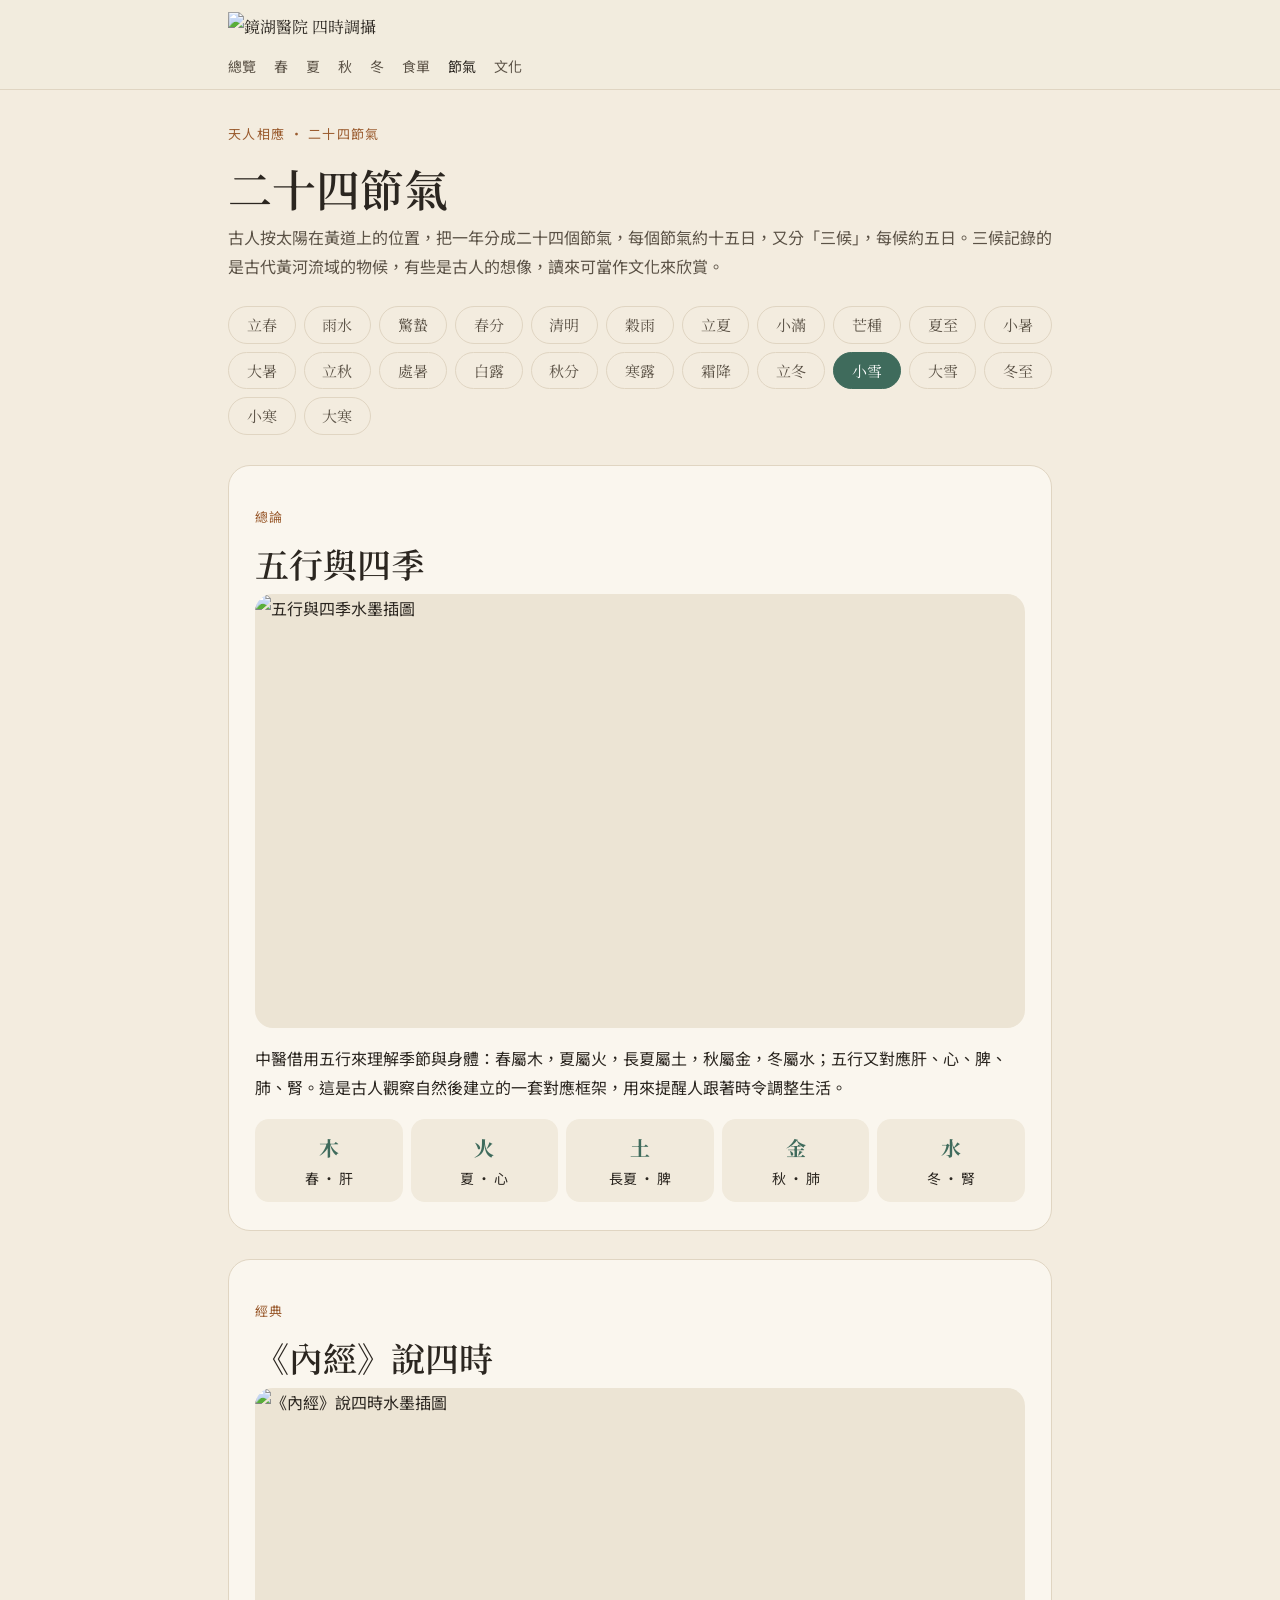
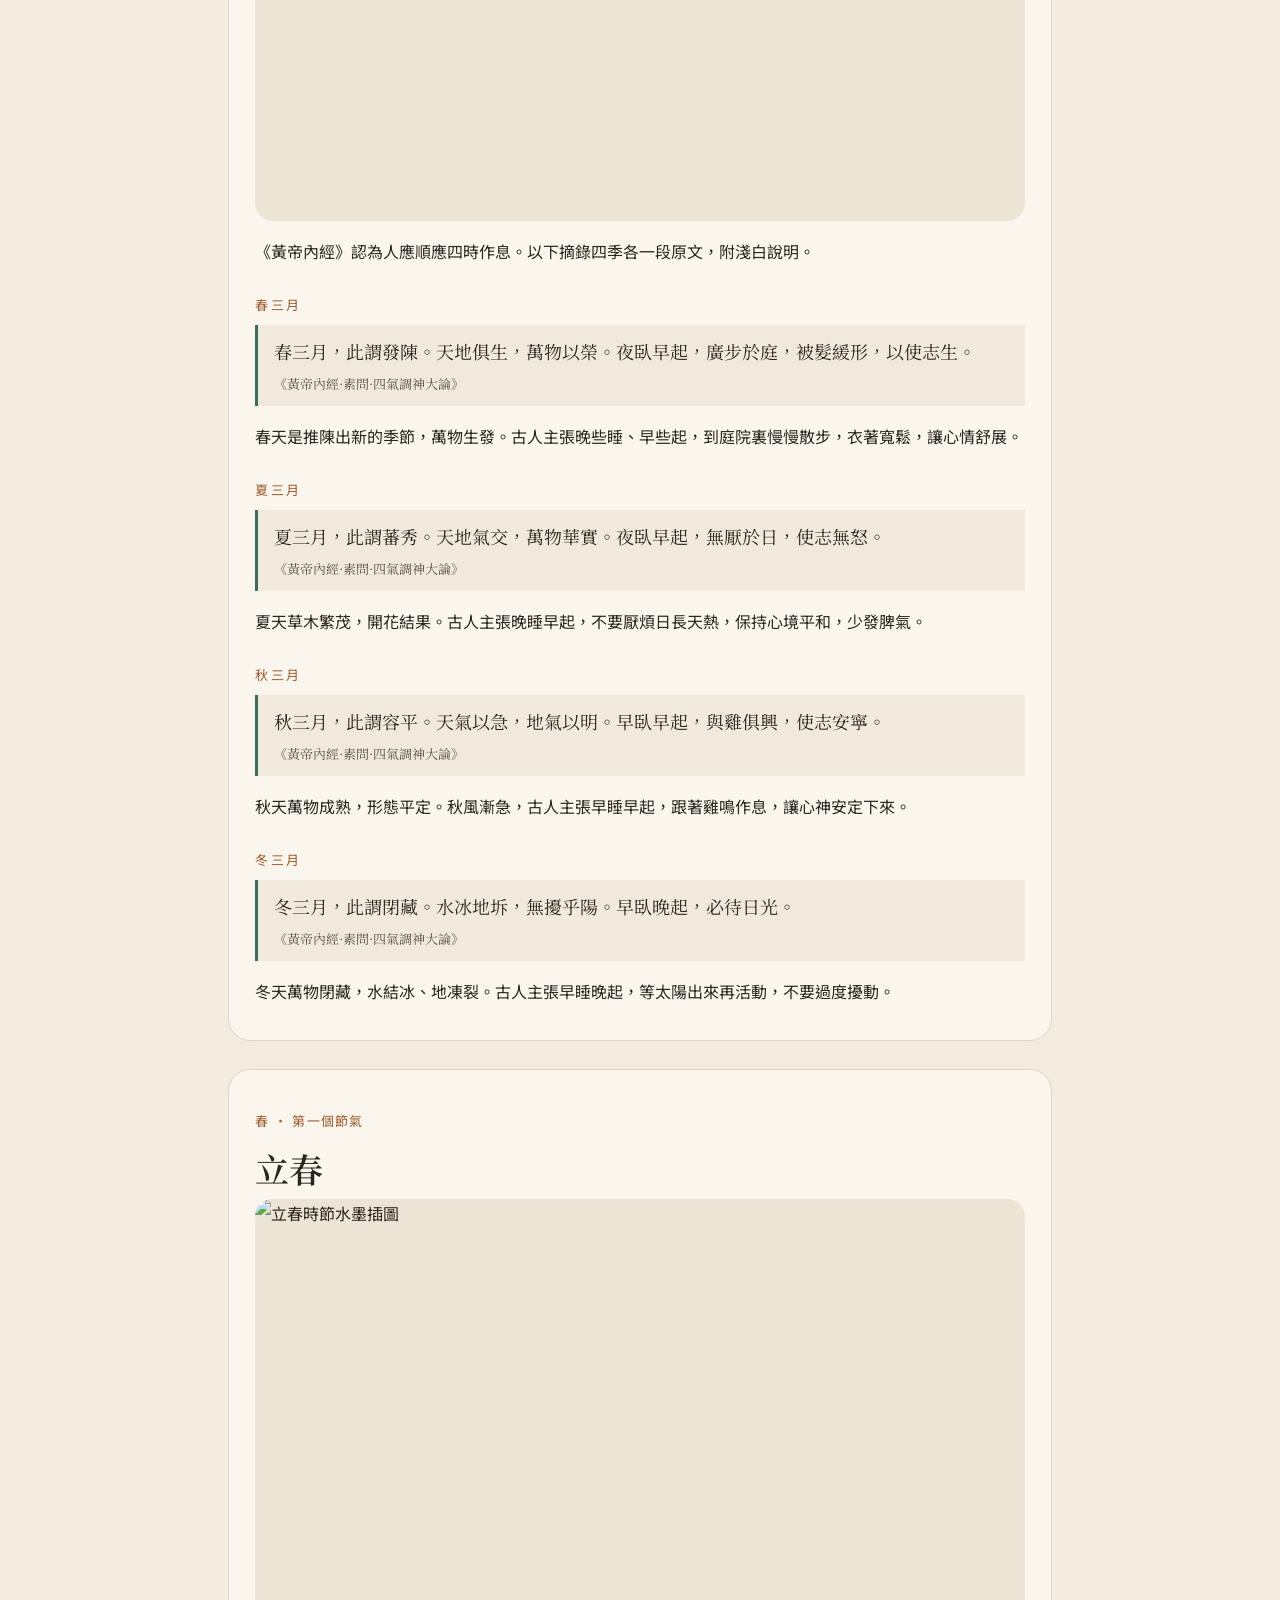
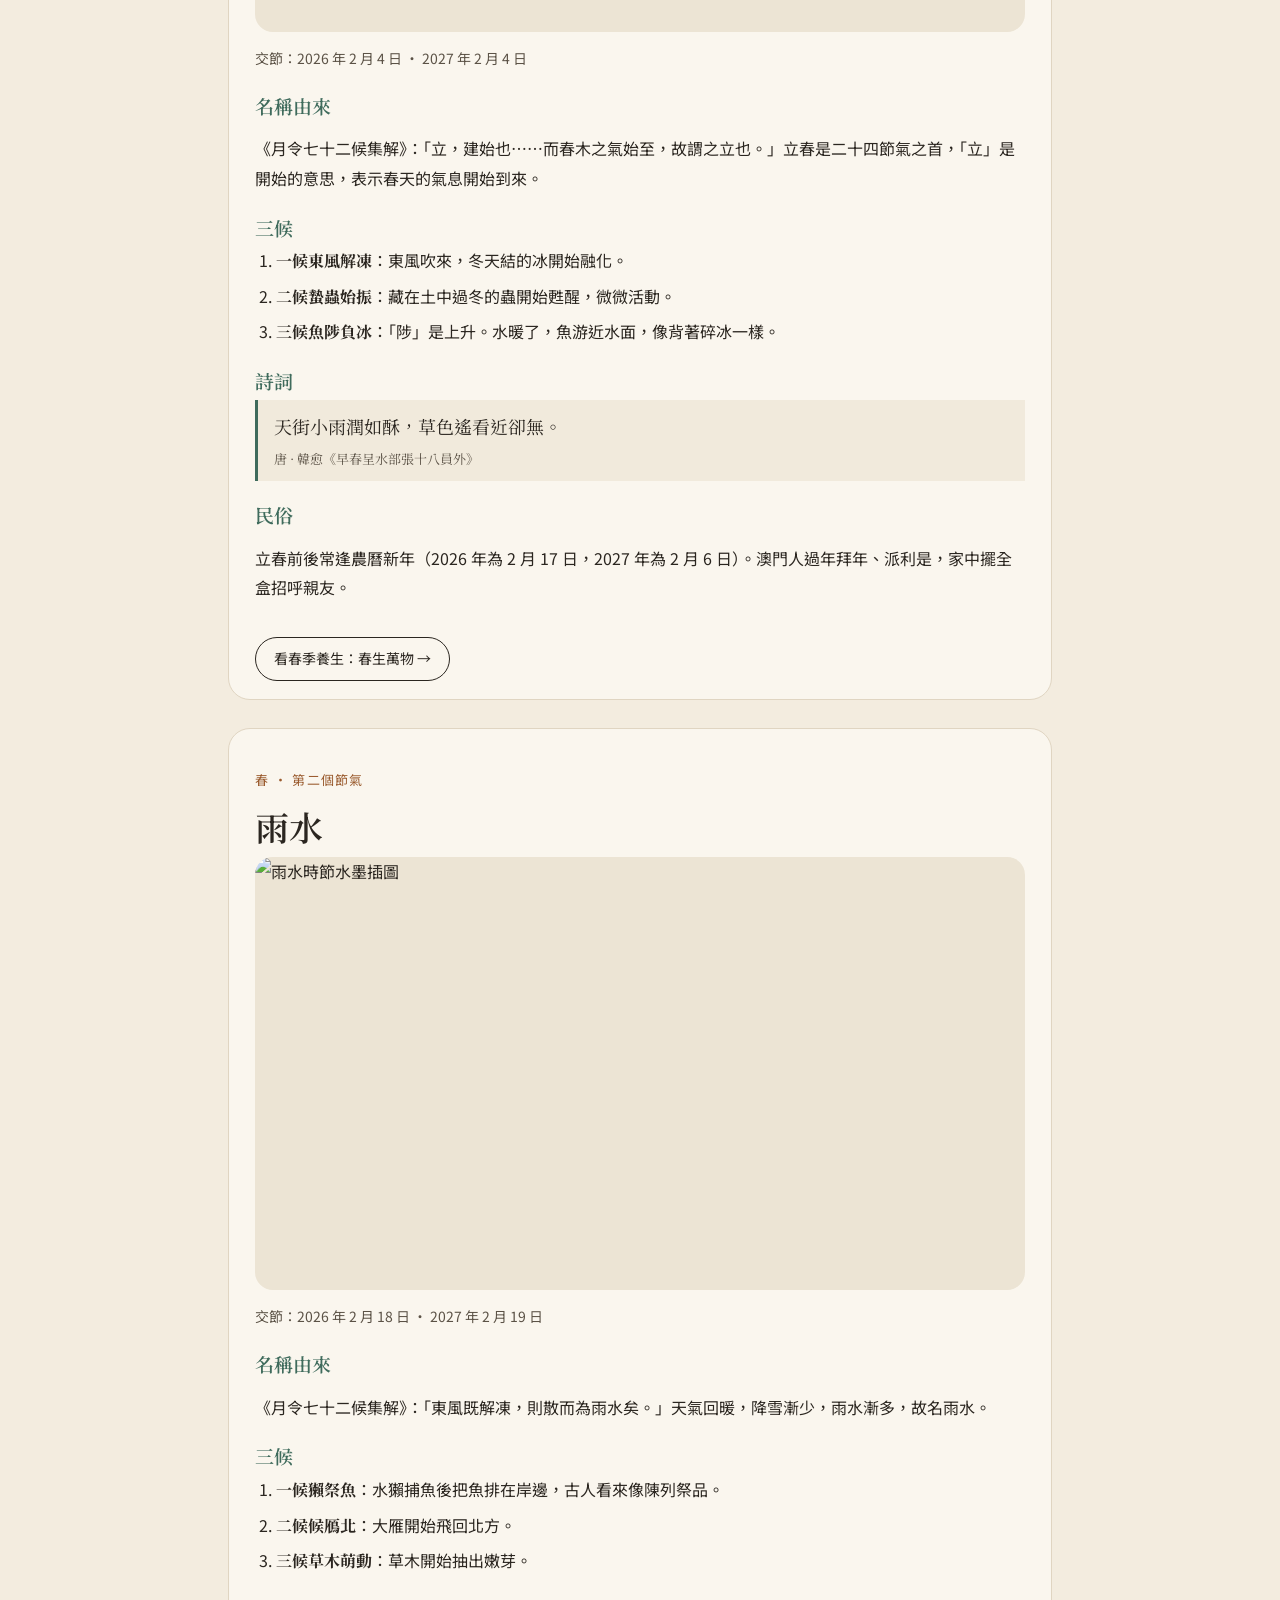
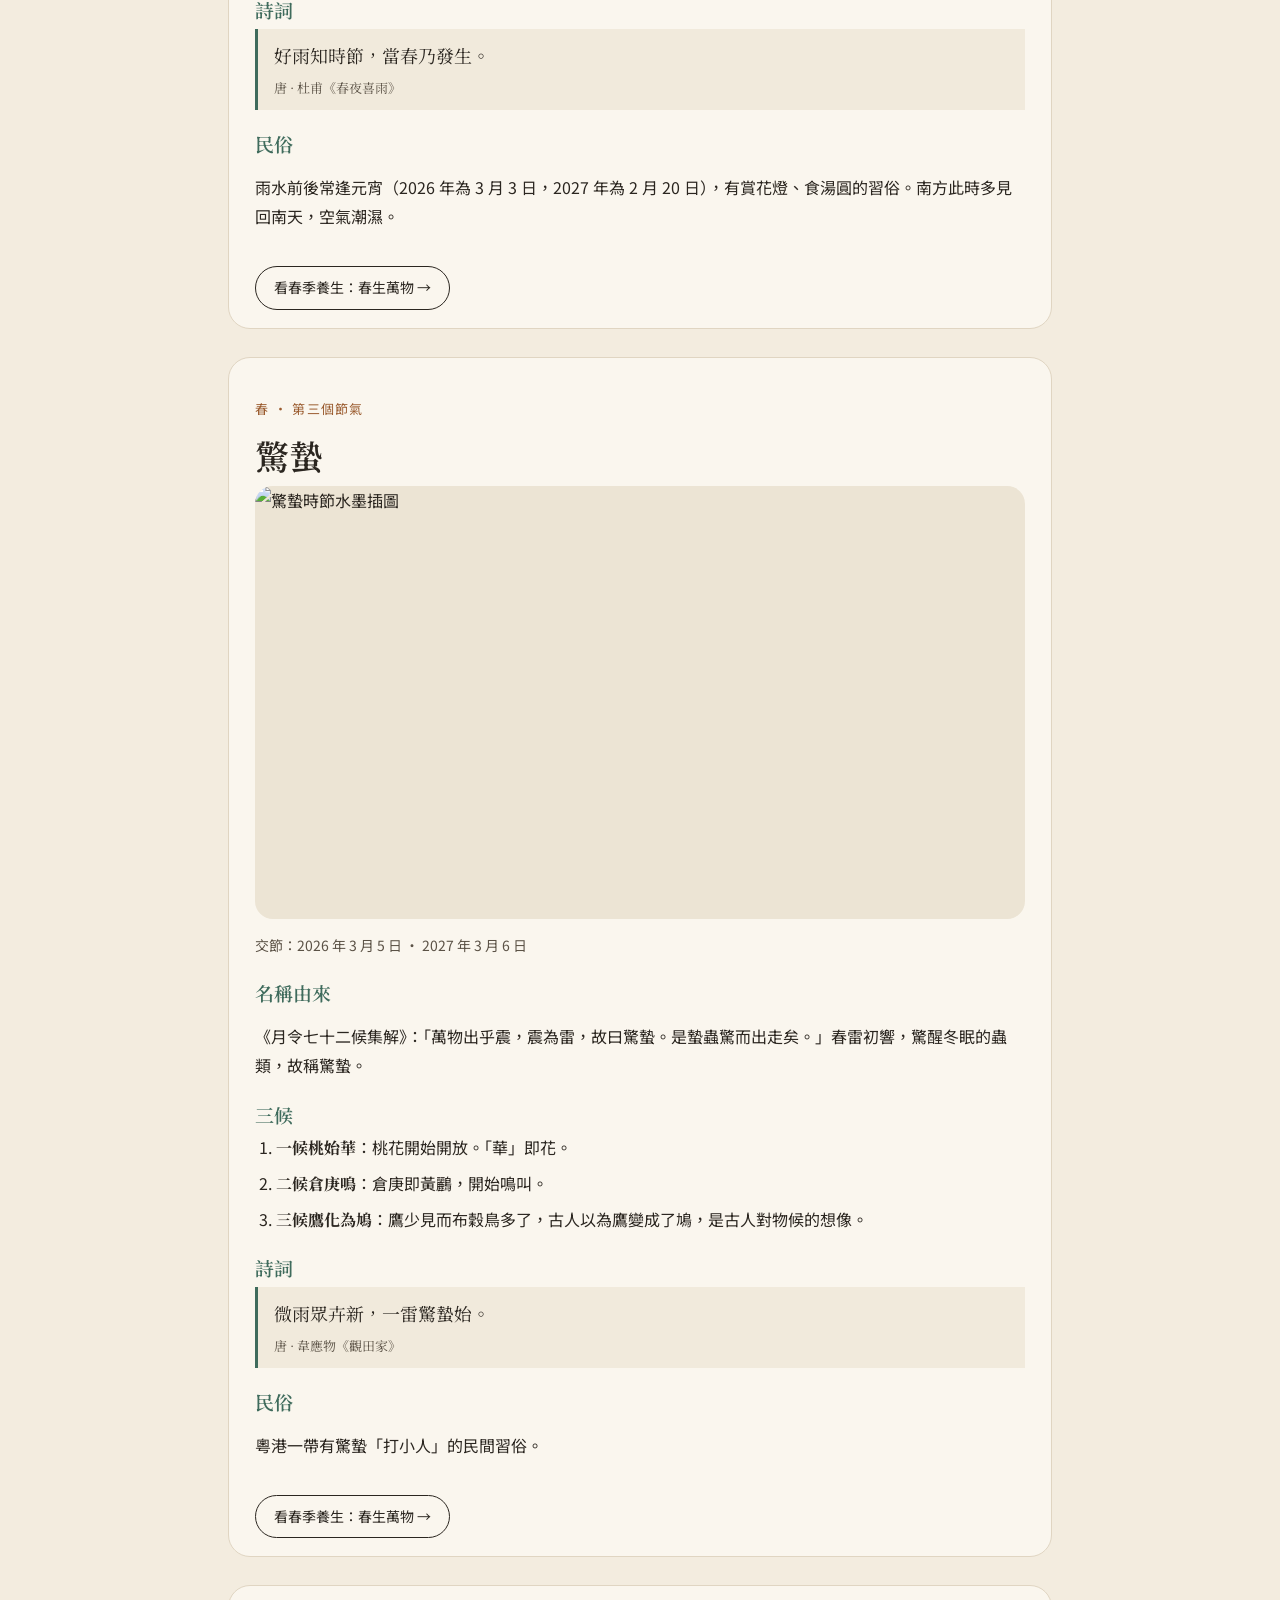
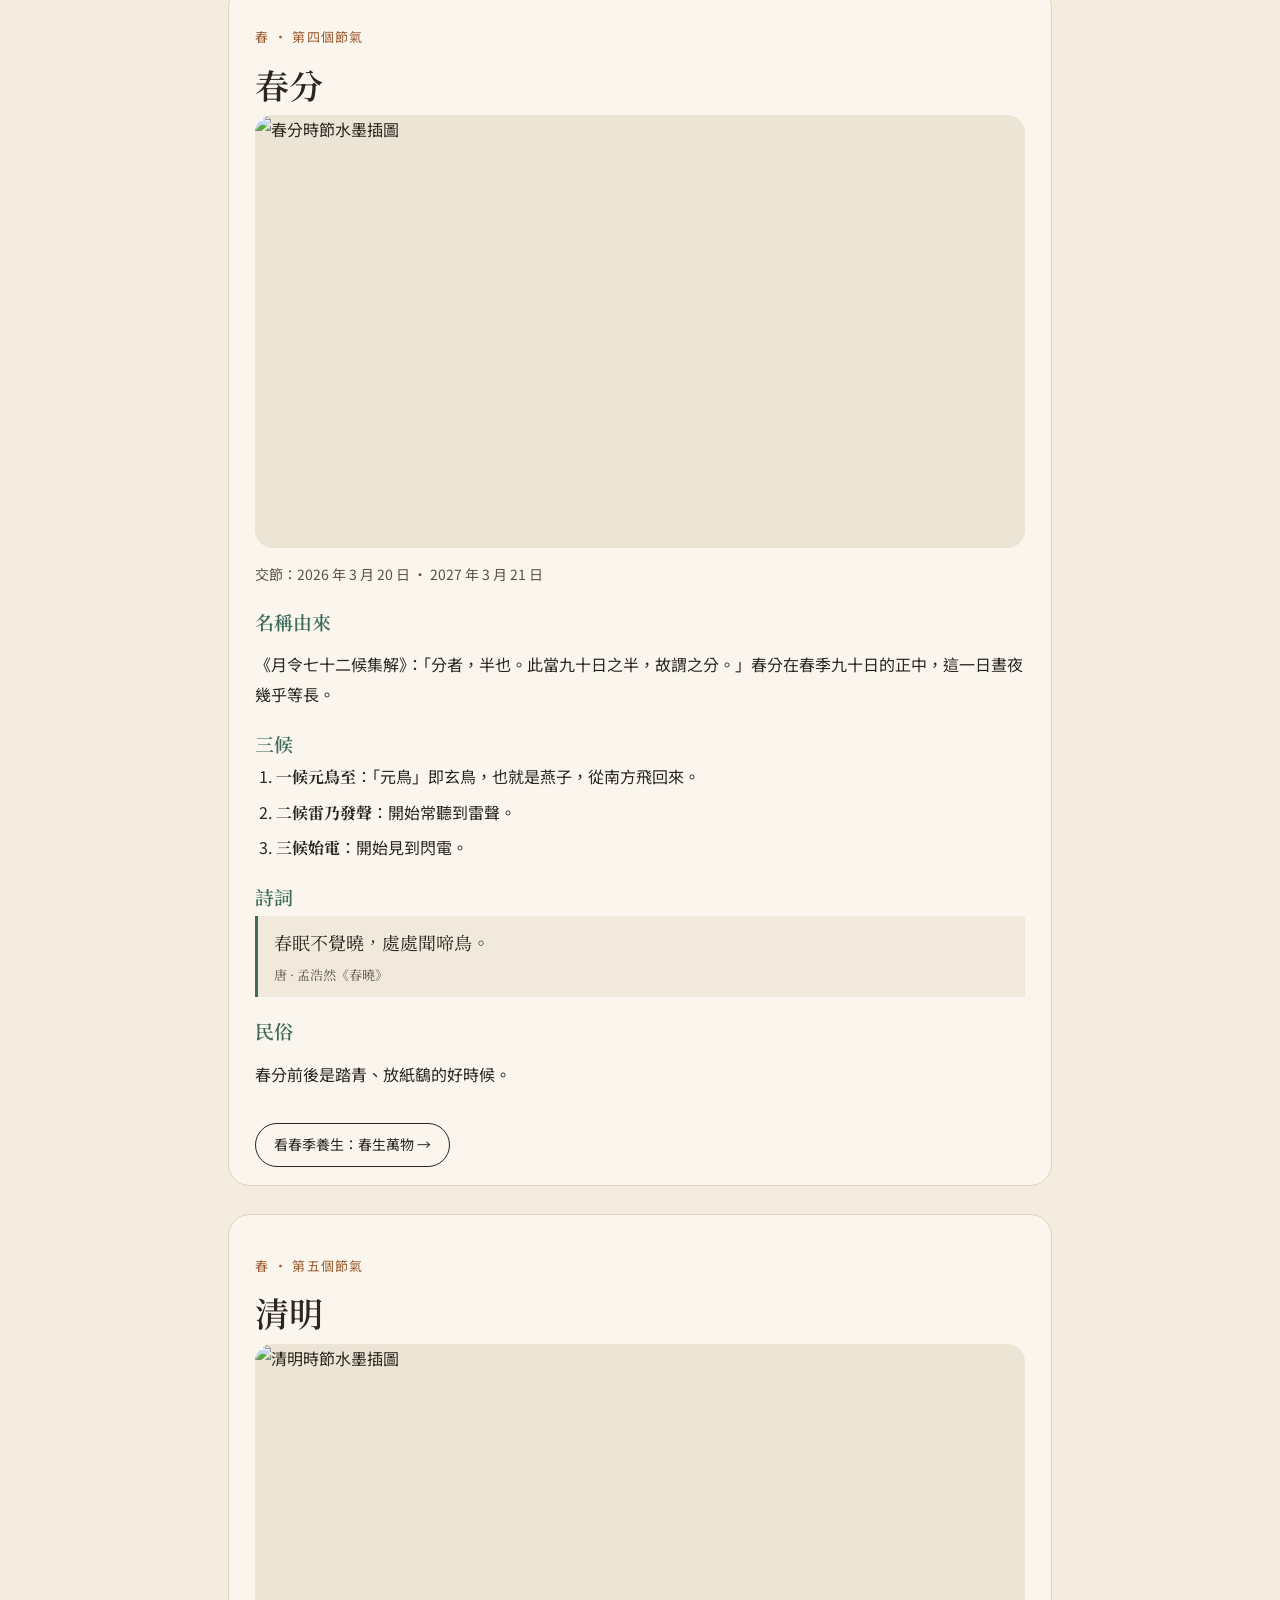
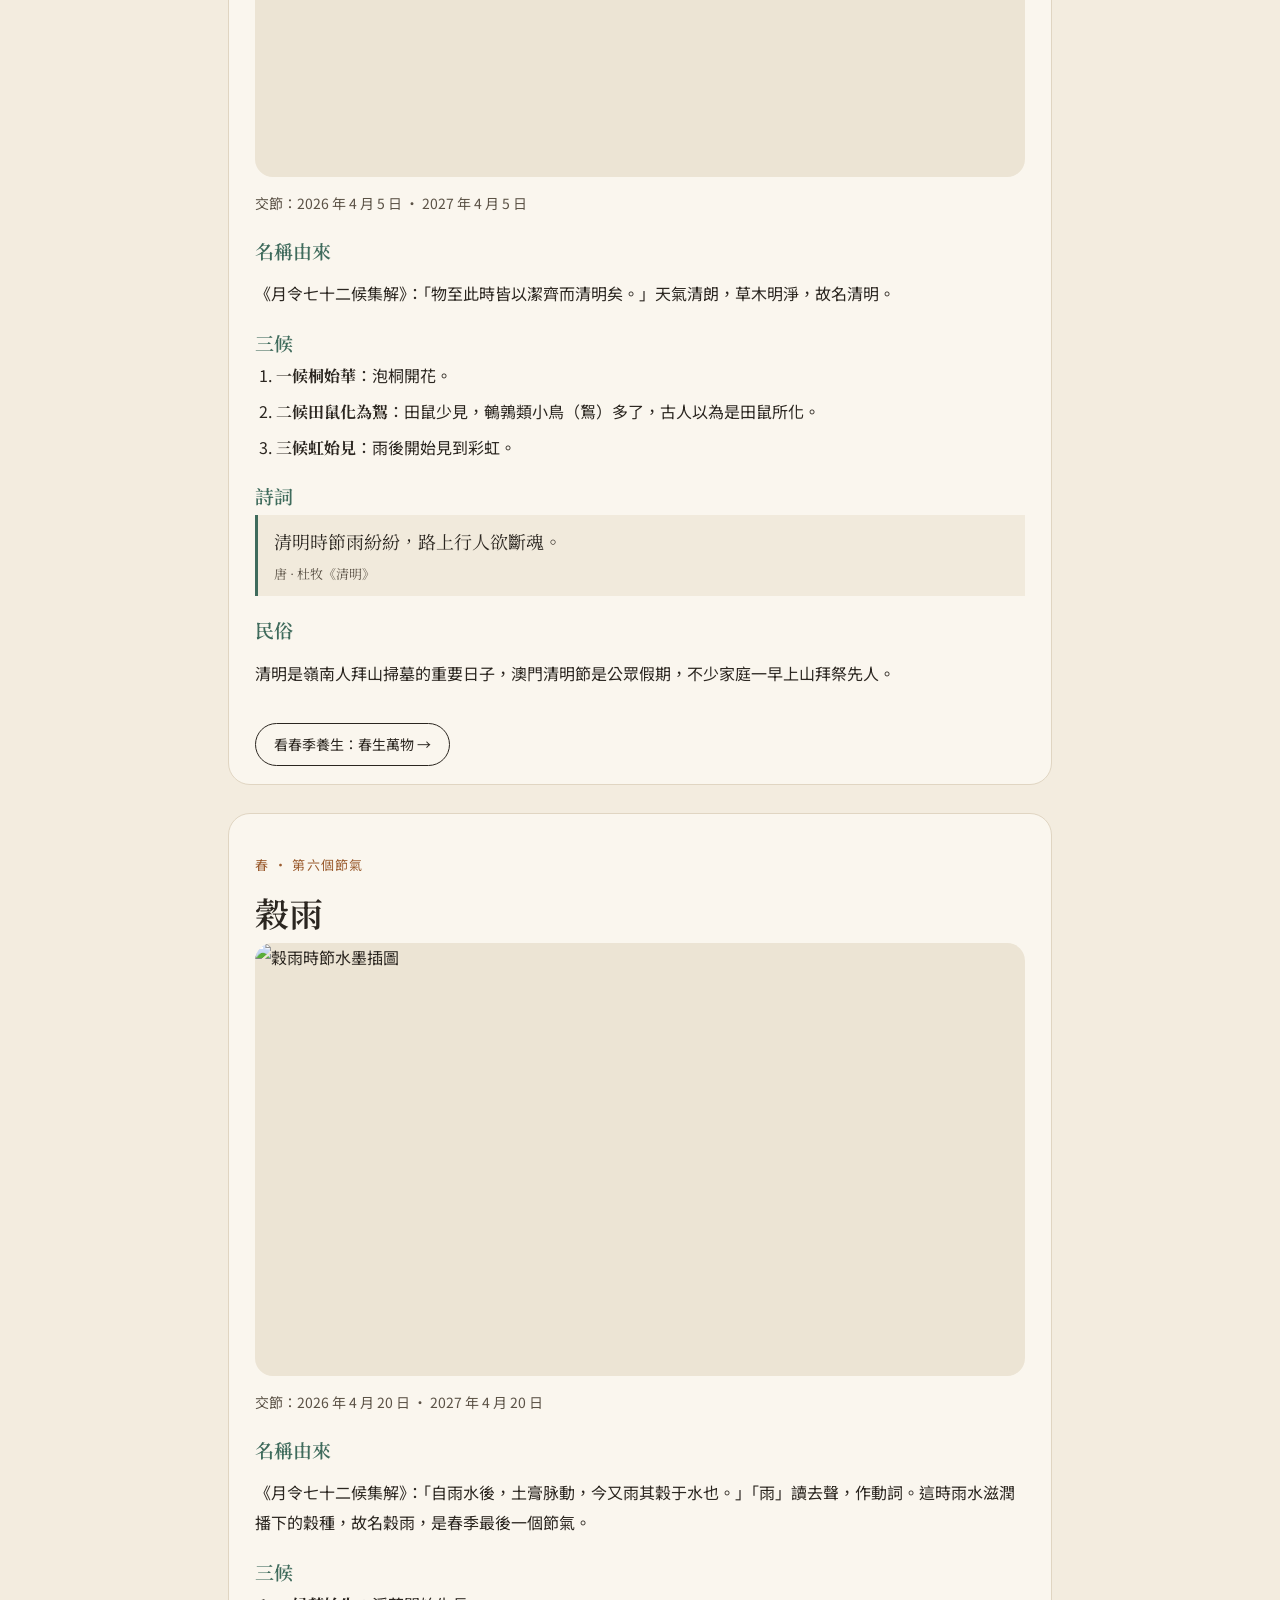
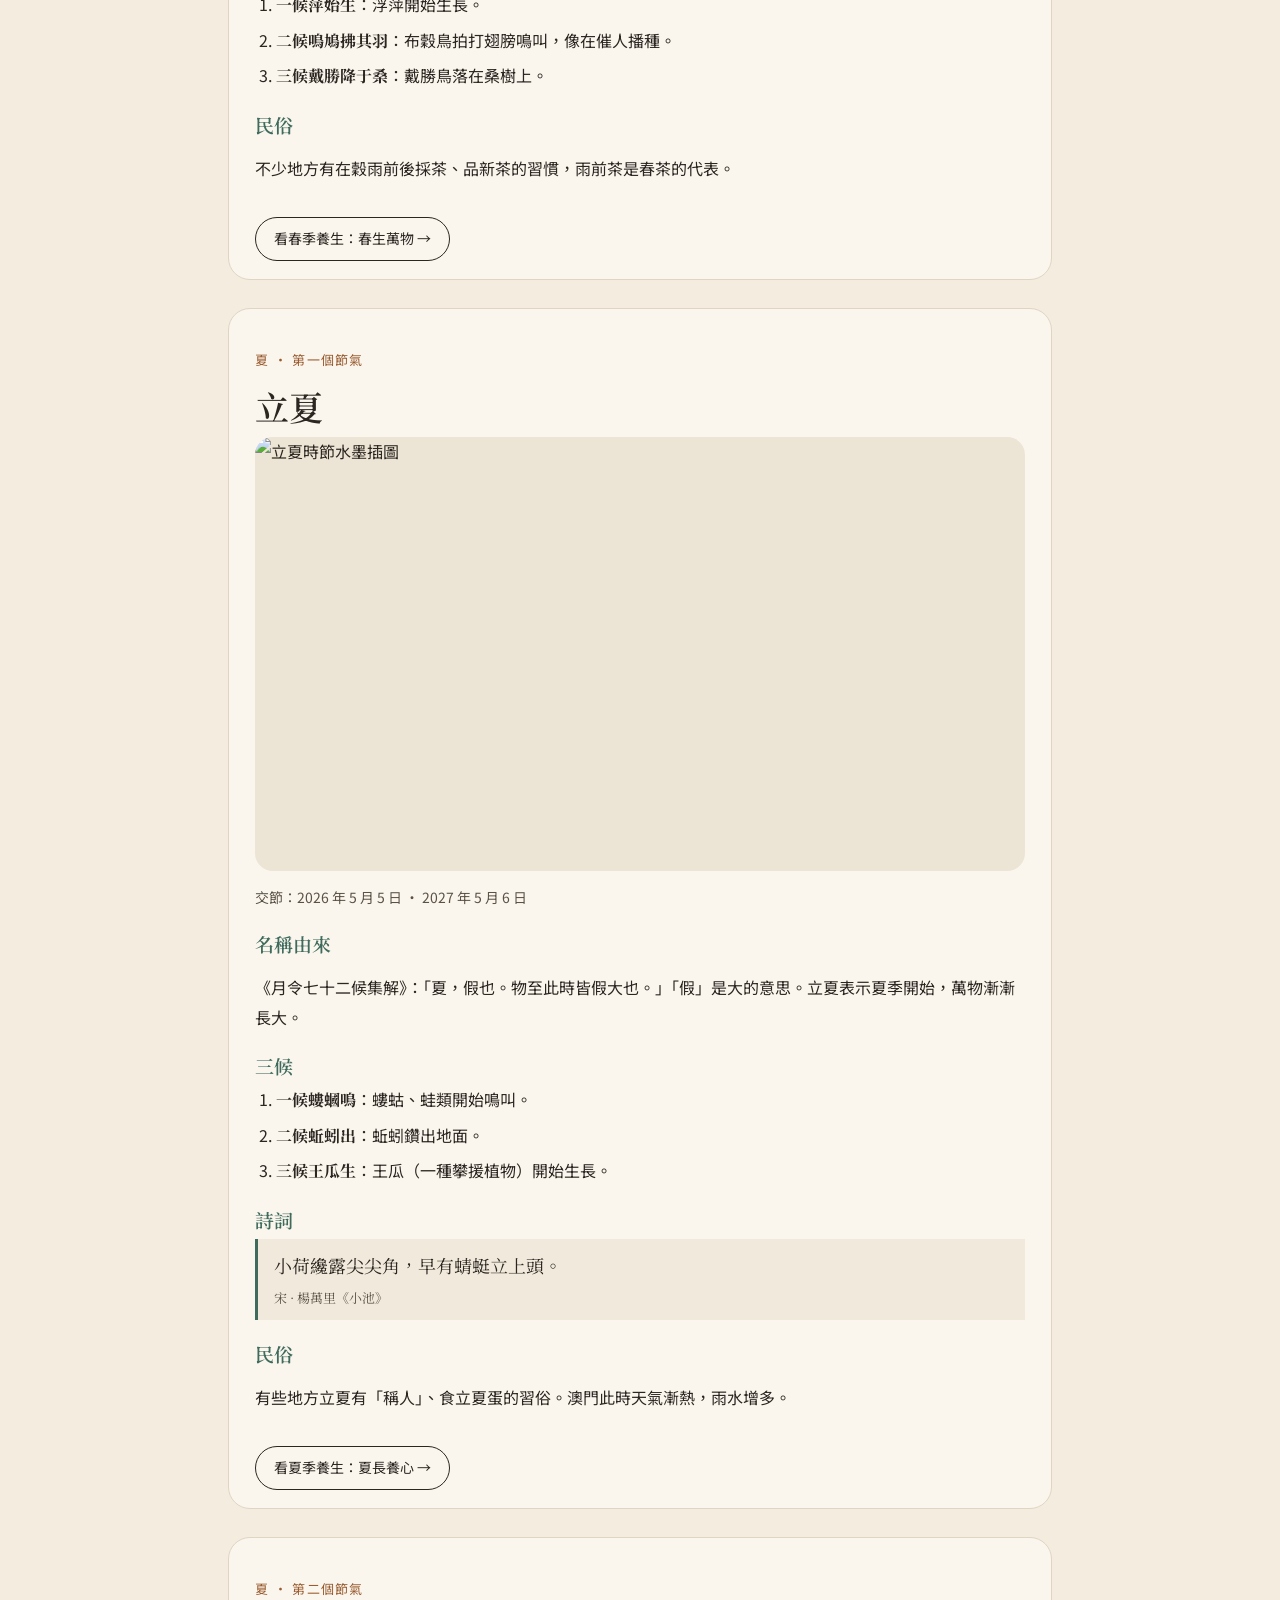
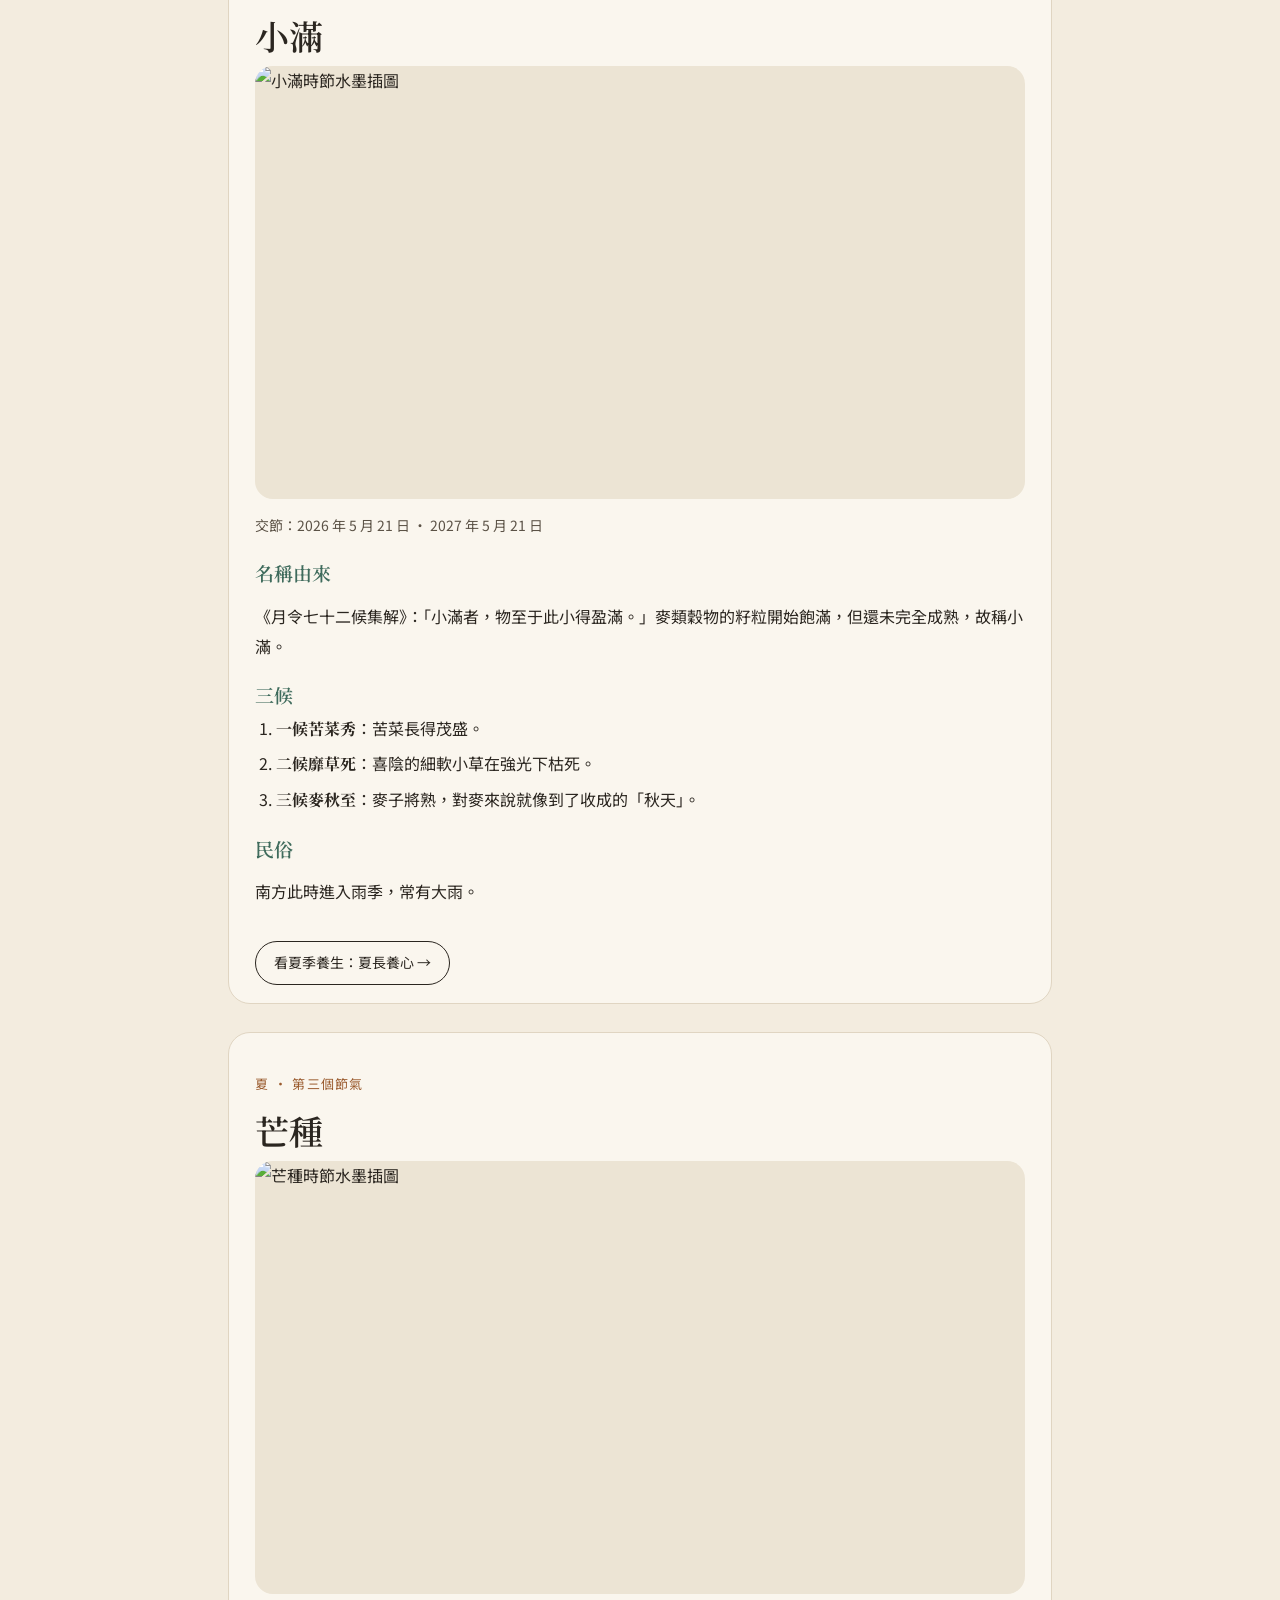
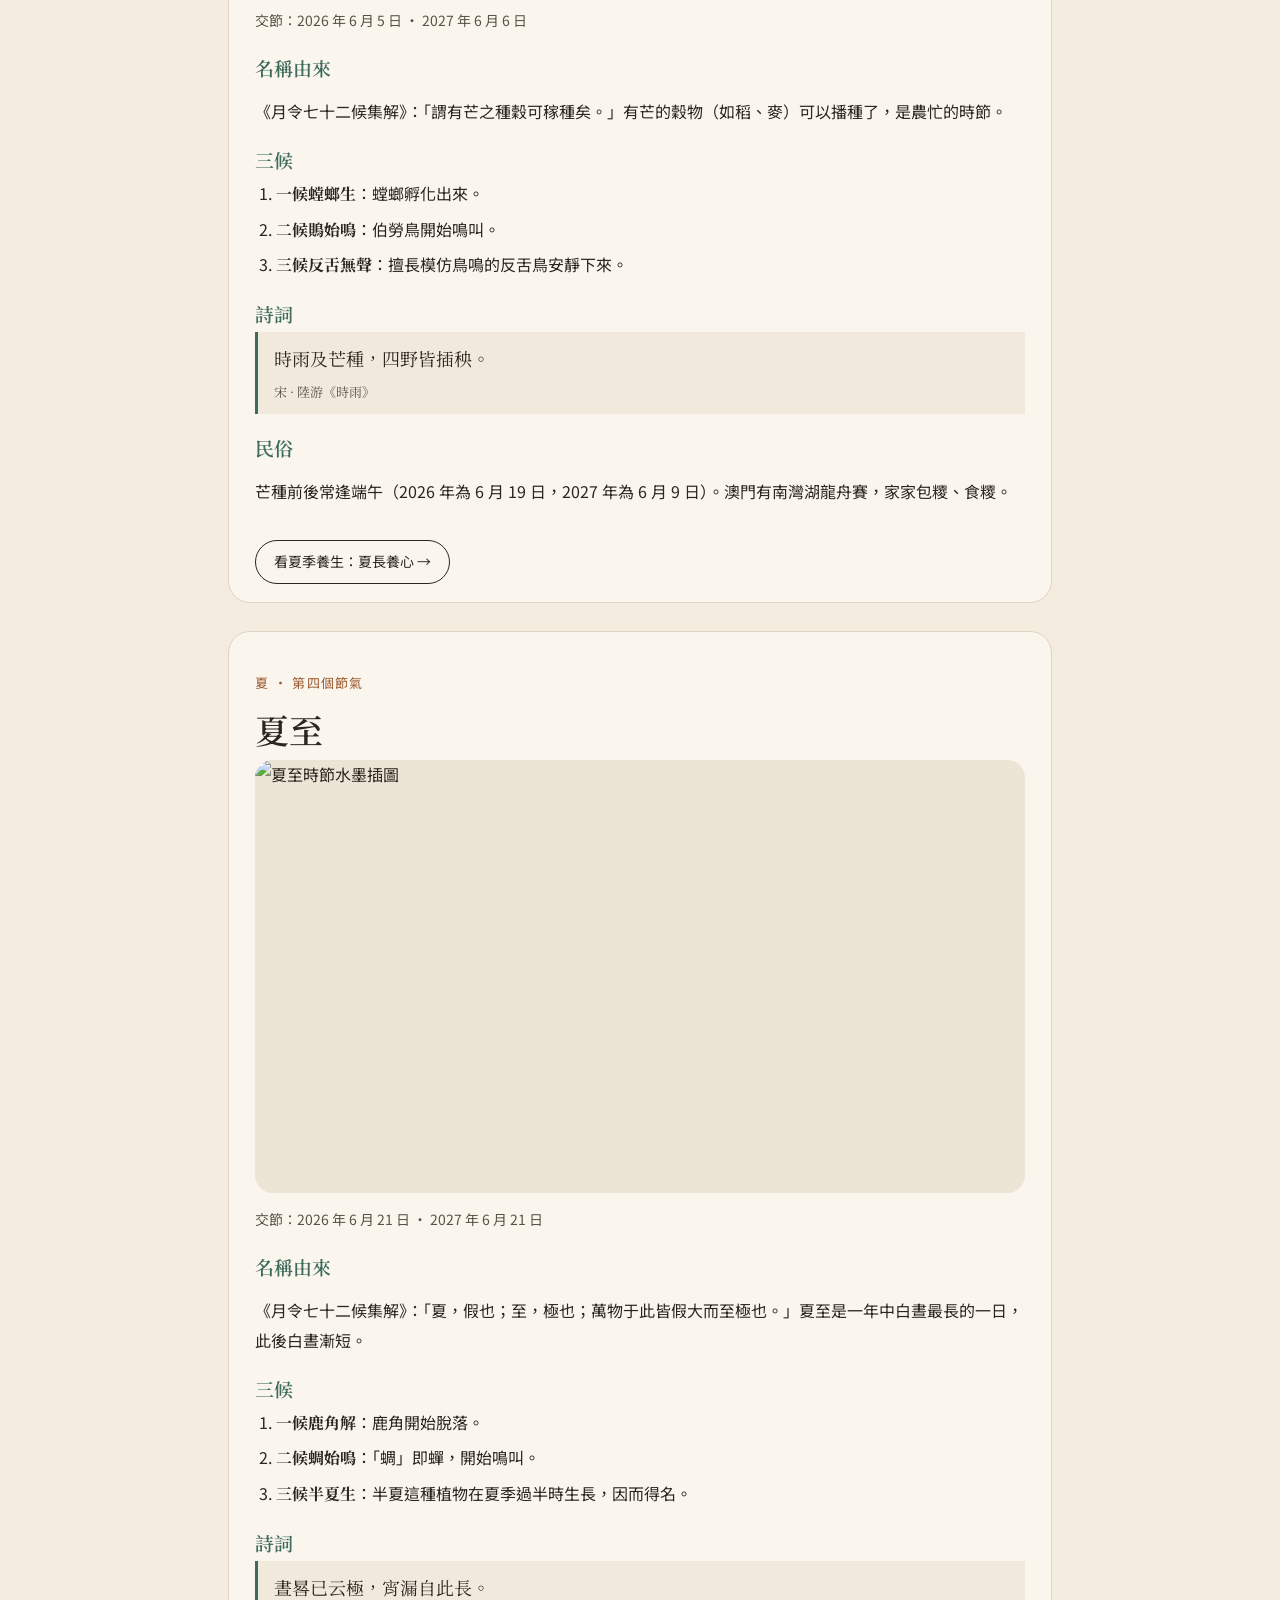
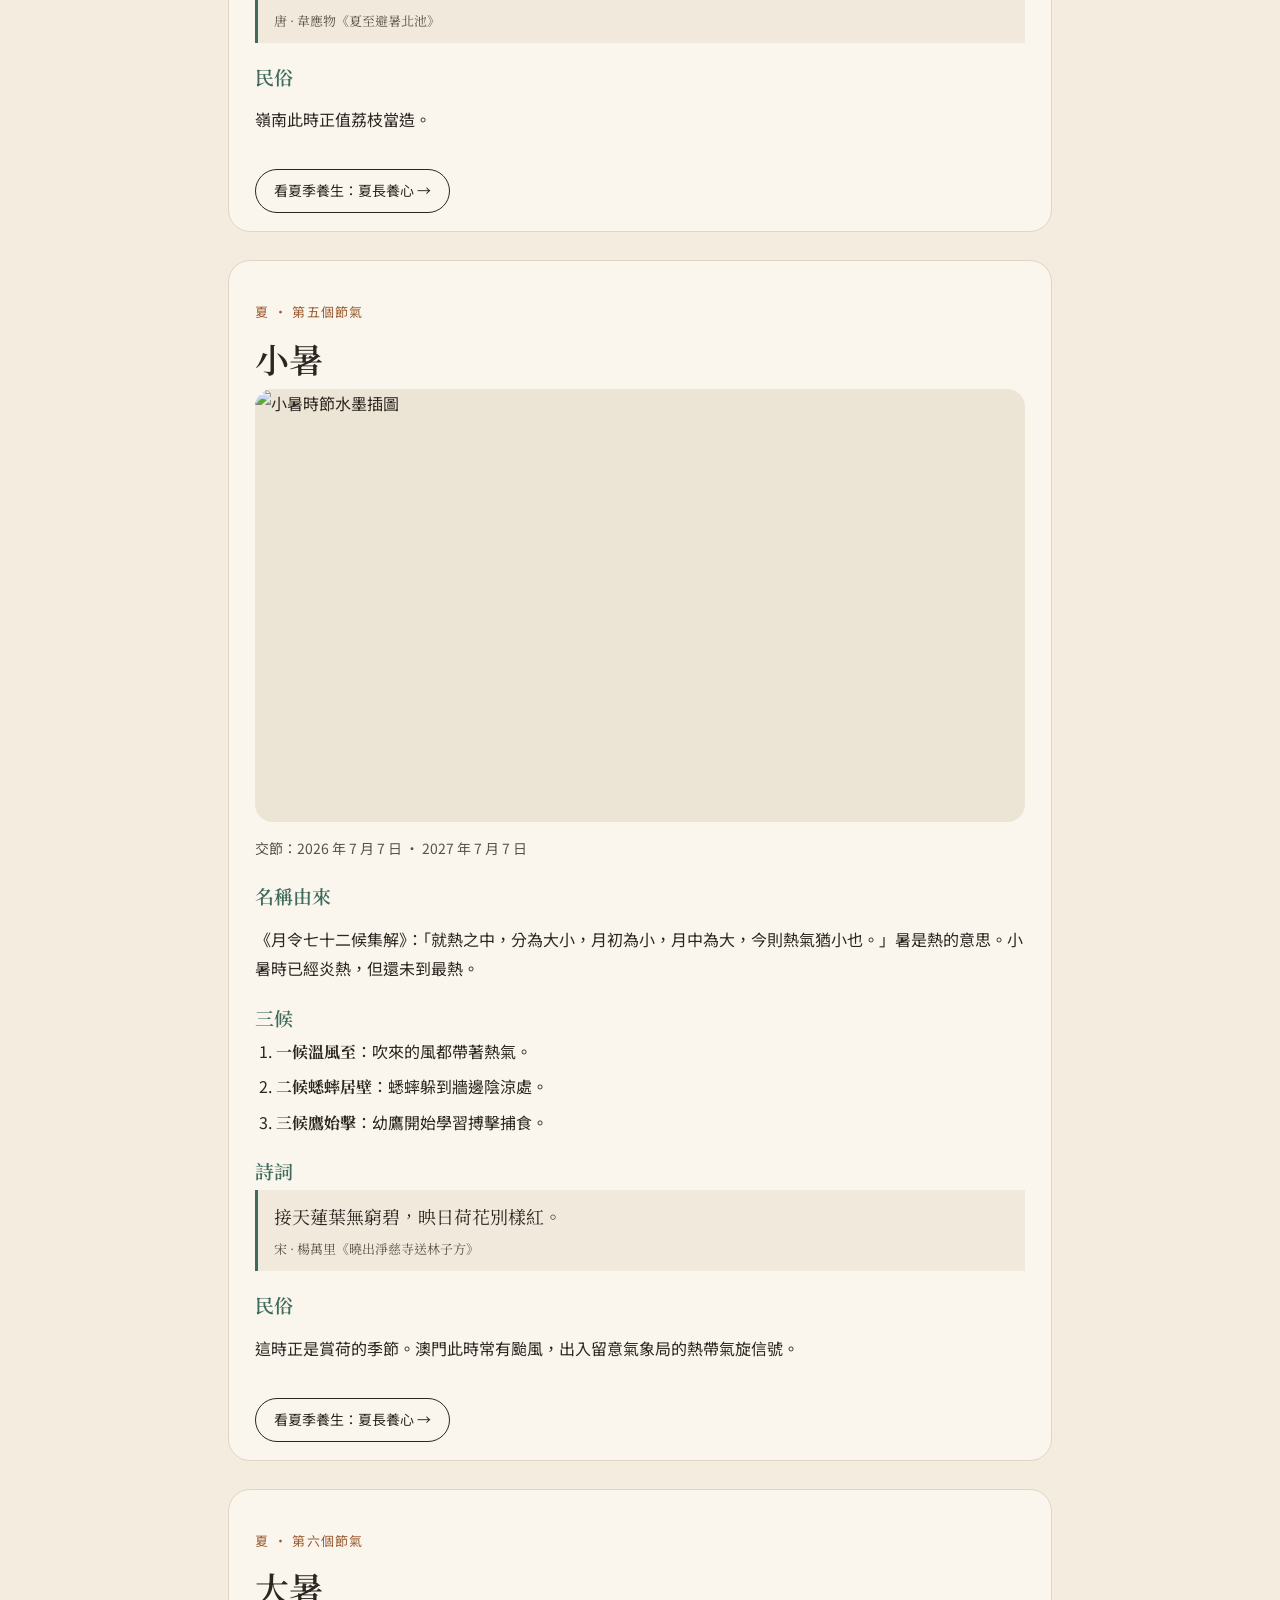
==== commit 46fdee83: "Add ink-wash illustrations to 節氣 and 文化 pages" ====
--- a/jieqi/index.html
+++ b/jieqi/index.html
@@ -20,59 +20,59 @@
 .to{display:inline-block;margin-top:18px;padding:8px 18px;border:1px solid var(--ink);border-radius:99px;color:var(--ink);text-decoration:none;font-size:14px}
 footer{color:var(--soft);font-size:13px;padding:10px 0 40px}
 @media(max-width:480px){h1{font-size:34px}article{padding:20px 18px 14px}article h2{font-size:28px}blockquote{font-size:16px}}
-.grid{display:grid;grid-template-columns:repeat(auto-fill,minmax(64px,1fr));gap:8px;margin:0 0 30px}.grid a{text-align:center;font-size:15px;padding:4px 0;border:1px solid var(--line);border-radius:99px;text-decoration:none;color:var(--soft);font-family:'Noto Serif TC',serif}.grid a.now{background:var(--jade);color:#fff;border-color:var(--jade)}.sg{font-size:13px;color:var(--clay);letter-spacing:.2em;margin:26px 0 8px}.wx{display:grid;grid-template-columns:repeat(5,1fr);gap:8px;margin:10px 0}.wx div{background:#f1eadc;border-radius:14px;padding:10px 6px;text-align:center;font-size:14px}.wx b{display:block;font-family:'Noto Serif TC',serif;font-size:20px;color:var(--jade)}@media(max-width:480px){.wx{grid-template-columns:repeat(3,1fr)}}</style><script src="/yangsheng/jieqi.js" defer></script></head><body>
+.grid{display:grid;grid-template-columns:repeat(auto-fill,minmax(64px,1fr));gap:8px;margin:0 0 30px}.grid a{text-align:center;font-size:15px;padding:4px 0;border:1px solid var(--line);border-radius:99px;text-decoration:none;color:var(--soft);font-family:'Noto Serif TC',serif}.grid a.now{background:var(--jade);color:#fff;border-color:var(--jade)}.sg{font-size:13px;color:var(--clay);letter-spacing:.2em;margin:26px 0 8px}.wx{display:grid;grid-template-columns:repeat(5,1fr);gap:8px;margin:10px 0}.wx div{background:#f1eadc;border-radius:14px;padding:10px 6px;text-align:center;font-size:14px}.wx b{display:block;font-family:'Noto Serif TC',serif;font-size:20px;color:var(--jade)}@media(max-width:480px){.wx{grid-template-columns:repeat(3,1fr)}}.ill{display:block;width:100%;height:auto;border-radius:18px;margin:8px 0 14px;background:#ece4d4}</style><script src="/yangsheng/jieqi.js" defer></script></head><body>
 <header><div class="wrap"><div class="top"><a href="/yangsheng/"><img src="/yangsheng/brand/kiangwu-logo.png" alt="鏡湖醫院"> 四時調攝</a></div><nav><a href="/yangsheng/">總覽</a><a href="/yangsheng/season/spring/">春</a><a href="/yangsheng/season/summer/">夏</a><a href="/yangsheng/season/autumn/">秋</a><a href="/yangsheng/season/winter/">冬</a><a href="/yangsheng/suixi/">食單</a><a href="/yangsheng/jieqi/" aria-current="page" style="color:var(--ink)">節氣</a><a href="/yangsheng/wenhua/">文化</a></nav></div></header>
 <main class="wrap"><p class="kicker" style="margin-top:32px">天人相應 · 二十四節氣</p><h1 style="margin-top:4px">二十四節氣</h1>
 <p class="lead">古人按太陽在黃道上的位置，把一年分成二十四個節氣，每個節氣約十五日，又分「三候」，每候約五日。三候記錄的是古代黃河流域的物候，有些是古人的想像，讀來可當作文化來欣賞。</p>
 <div class="grid" id="jq-grid"><a href="#lichun" data-jq="立春">立春</a><a href="#yushui" data-jq="雨水">雨水</a><a href="#jingzhe" data-jq="驚蟄">驚蟄</a><a href="#chunfen" data-jq="春分">春分</a><a href="#qingming" data-jq="清明">清明</a><a href="#guyu" data-jq="穀雨">穀雨</a><a href="#lixia" data-jq="立夏">立夏</a><a href="#xiaoman" data-jq="小滿">小滿</a><a href="#mangzhong" data-jq="芒種">芒種</a><a href="#xiazhi" data-jq="夏至">夏至</a><a href="#xiaoshu" data-jq="小暑">小暑</a><a href="#dashu" data-jq="大暑">大暑</a><a href="#liqiu" data-jq="立秋">立秋</a><a href="#chushu" data-jq="處暑">處暑</a><a href="#bailu" data-jq="白露">白露</a><a href="#qiufen" data-jq="秋分">秋分</a><a href="#hanlu" data-jq="寒露">寒露</a><a href="#shuangjiang" data-jq="霜降">霜降</a><a href="#lidong" data-jq="立冬">立冬</a><a href="#xiaoxue" data-jq="小雪">小雪</a><a href="#daxue" data-jq="大雪">大雪</a><a href="#dongzhi" data-jq="冬至">冬至</a><a href="#xiaohan" data-jq="小寒">小寒</a><a href="#dahan" data-jq="大寒">大寒</a></div>
-<article id="wuxing"><p class="kicker">總論</p><h2>五行與四季</h2><p>中醫借用五行來理解季節與身體：春屬木，夏屬火，長夏屬土，秋屬金，冬屬水；五行又對應肝、心、脾、肺、腎。這是古人觀察自然後建立的一套對應框架，用來提醒人跟著時令調整生活。</p>
+<article id="wuxing"><p class="kicker">總論</p><h2>五行與四季</h2><img class="ill" src="/yangsheng/art/jieqi/wuxing.jpg" width="1280" height="720" loading="lazy" decoding="async" alt="五行與四季水墨插圖"><p>中醫借用五行來理解季節與身體：春屬木，夏屬火，長夏屬土，秋屬金，冬屬水；五行又對應肝、心、脾、肺、腎。這是古人觀察自然後建立的一套對應框架，用來提醒人跟著時令調整生活。</p>
 <div class="wx"><div><b>木</b>春 · 肝</div><div><b>火</b>夏 · 心</div><div><b>土</b>長夏 · 脾</div><div><b>金</b>秋 · 肺</div><div><b>水</b>冬 · 腎</div></div></article>
-<article id="neijing"><p class="kicker">經典</p><h2>《內經》說四時</h2><p>《黃帝內經》認為人應順應四時作息。以下摘錄四季各一段原文，附淺白說明。</p><p class="sg">春三月</p><blockquote>春三月，此謂發陳。天地俱生，萬物以榮。夜臥早起，廣步於庭，被髮緩形，以使志生。<cite>《黃帝內經·素問·四氣調神大論》</cite></blockquote><p>春天是推陳出新的季節，萬物生發。古人主張晚些睡、早些起，到庭院裏慢慢散步，衣著寬鬆，讓心情舒展。</p><p class="sg">夏三月</p><blockquote>夏三月，此謂蕃秀。天地氣交，萬物華實。夜臥早起，無厭於日，使志無怒。<cite>《黃帝內經·素問·四氣調神大論》</cite></blockquote><p>夏天草木繁茂，開花結果。古人主張晚睡早起，不要厭煩日長天熱，保持心境平和，少發脾氣。</p><p class="sg">秋三月</p><blockquote>秋三月，此謂容平。天氣以急，地氣以明。早臥早起，與雞俱興，使志安寧。<cite>《黃帝內經·素問·四氣調神大論》</cite></blockquote><p>秋天萬物成熟，形態平定。秋風漸急，古人主張早睡早起，跟著雞鳴作息，讓心神安定下來。</p><p class="sg">冬三月</p><blockquote>冬三月，此謂閉藏。水冰地坼，無擾乎陽。早臥晚起，必待日光。<cite>《黃帝內經·素問·四氣調神大論》</cite></blockquote><p>冬天萬物閉藏，水結冰、地凍裂。古人主張早睡晚起，等太陽出來再活動，不要過度擾動。</p></article><article id="lichun"><p class="kicker">春 · 第一個節氣</p><h2>立春</h2><p class="date">交節：2026 年 2 月 4 日 · 2027 年 2 月 4 日</p>
+<article id="neijing"><p class="kicker">經典</p><h2>《內經》說四時</h2><img class="ill" src="/yangsheng/art/jieqi/neijing.jpg" width="1280" height="720" loading="lazy" decoding="async" alt="《內經》說四時水墨插圖"><p>《黃帝內經》認為人應順應四時作息。以下摘錄四季各一段原文，附淺白說明。</p><p class="sg">春三月</p><blockquote>春三月，此謂發陳。天地俱生，萬物以榮。夜臥早起，廣步於庭，被髮緩形，以使志生。<cite>《黃帝內經·素問·四氣調神大論》</cite></blockquote><p>春天是推陳出新的季節，萬物生發。古人主張晚些睡、早些起，到庭院裏慢慢散步，衣著寬鬆，讓心情舒展。</p><p class="sg">夏三月</p><blockquote>夏三月，此謂蕃秀。天地氣交，萬物華實。夜臥早起，無厭於日，使志無怒。<cite>《黃帝內經·素問·四氣調神大論》</cite></blockquote><p>夏天草木繁茂，開花結果。古人主張晚睡早起，不要厭煩日長天熱，保持心境平和，少發脾氣。</p><p class="sg">秋三月</p><blockquote>秋三月，此謂容平。天氣以急，地氣以明。早臥早起，與雞俱興，使志安寧。<cite>《黃帝內經·素問·四氣調神大論》</cite></blockquote><p>秋天萬物成熟，形態平定。秋風漸急，古人主張早睡早起，跟著雞鳴作息，讓心神安定下來。</p><p class="sg">冬三月</p><blockquote>冬三月，此謂閉藏。水冰地坼，無擾乎陽。早臥晚起，必待日光。<cite>《黃帝內經·素問·四氣調神大論》</cite></blockquote><p>冬天萬物閉藏，水結冰、地凍裂。古人主張早睡晚起，等太陽出來再活動，不要過度擾動。</p></article><article id="lichun"><p class="kicker">春 · 第一個節氣</p><h2>立春</h2><img class="ill" src="/yangsheng/art/jieqi/lichun.jpg" width="1280" height="720" loading="lazy" decoding="async" alt="立春時節水墨插圖"><p class="date">交節：2026 年 2 月 4 日 · 2027 年 2 月 4 日</p>
 <h3>名稱由來</h3><p>《月令七十二候集解》：「立，建始也……而春木之氣始至，故謂之立也。」立春是二十四節氣之首，「立」是開始的意思，表示春天的氣息開始到來。</p><h3>三候</h3><ol><li><b>一候東風解凍</b>：東風吹來，冬天結的冰開始融化。</li><li><b>二候蟄蟲始振</b>：藏在土中過冬的蟲開始甦醒，微微活動。</li><li><b>三候魚陟負冰</b>：「陟」是上升。水暖了，魚游近水面，像背著碎冰一樣。</li></ol><h3>詩詞</h3><blockquote>天街小雨潤如酥，草色遙看近卻無。<cite>唐 · 韓愈《早春呈水部張十八員外》</cite></blockquote><h3>民俗</h3><p>立春前後常逢農曆新年（2026 年為 2 月 17 日，2027 年為 2 月 6 日）。澳門人過年拜年、派利是，家中擺全盒招呼親友。</p>
-<a class="to" href="/yangsheng/season/spring/">看春季養生：春生萬物 →</a></article><article id="yushui"><p class="kicker">春 · 第二個節氣</p><h2>雨水</h2><p class="date">交節：2026 年 2 月 18 日 · 2027 年 2 月 19 日</p>
+<a class="to" href="/yangsheng/season/spring/">看春季養生：春生萬物 →</a></article><article id="yushui"><p class="kicker">春 · 第二個節氣</p><h2>雨水</h2><img class="ill" src="/yangsheng/art/jieqi/yushui.jpg" width="1280" height="720" loading="lazy" decoding="async" alt="雨水時節水墨插圖"><p class="date">交節：2026 年 2 月 18 日 · 2027 年 2 月 19 日</p>
 <h3>名稱由來</h3><p>《月令七十二候集解》：「東風既解凍，則散而為雨水矣。」天氣回暖，降雪漸少，雨水漸多，故名雨水。</p><h3>三候</h3><ol><li><b>一候獺祭魚</b>：水獺捕魚後把魚排在岸邊，古人看來像陳列祭品。</li><li><b>二候候鴈北</b>：大雁開始飛回北方。</li><li><b>三候草木萌動</b>：草木開始抽出嫩芽。</li></ol><h3>詩詞</h3><blockquote>好雨知時節，當春乃發生。<cite>唐 · 杜甫《春夜喜雨》</cite></blockquote><h3>民俗</h3><p>雨水前後常逢元宵（2026 年為 3 月 3 日，2027 年為 2 月 20 日），有賞花燈、食湯圓的習俗。南方此時多見回南天，空氣潮濕。</p>
-<a class="to" href="/yangsheng/season/spring/">看春季養生：春生萬物 →</a></article><article id="jingzhe"><p class="kicker">春 · 第三個節氣</p><h2>驚蟄</h2><p class="date">交節：2026 年 3 月 5 日 · 2027 年 3 月 6 日</p>
+<a class="to" href="/yangsheng/season/spring/">看春季養生：春生萬物 →</a></article><article id="jingzhe"><p class="kicker">春 · 第三個節氣</p><h2>驚蟄</h2><img class="ill" src="/yangsheng/art/jieqi/jingzhe.jpg" width="1280" height="720" loading="lazy" decoding="async" alt="驚蟄時節水墨插圖"><p class="date">交節：2026 年 3 月 5 日 · 2027 年 3 月 6 日</p>
 <h3>名稱由來</h3><p>《月令七十二候集解》：「萬物出乎震，震為雷，故曰驚蟄。是蟄蟲驚而出走矣。」春雷初響，驚醒冬眠的蟲類，故稱驚蟄。</p><h3>三候</h3><ol><li><b>一候桃始華</b>：桃花開始開放。「華」即花。</li><li><b>二候倉庚鳴</b>：倉庚即黃鸝，開始鳴叫。</li><li><b>三候鷹化為鳩</b>：鷹少見而布穀鳥多了，古人以為鷹變成了鳩，是古人對物候的想像。</li></ol><h3>詩詞</h3><blockquote>微雨眾卉新，一雷驚蟄始。<cite>唐 · 韋應物《觀田家》</cite></blockquote><h3>民俗</h3><p>粵港一帶有驚蟄「打小人」的民間習俗。</p>
-<a class="to" href="/yangsheng/season/spring/">看春季養生：春生萬物 →</a></article><article id="chunfen"><p class="kicker">春 · 第四個節氣</p><h2>春分</h2><p class="date">交節：2026 年 3 月 20 日 · 2027 年 3 月 21 日</p>
+<a class="to" href="/yangsheng/season/spring/">看春季養生：春生萬物 →</a></article><article id="chunfen"><p class="kicker">春 · 第四個節氣</p><h2>春分</h2><img class="ill" src="/yangsheng/art/jieqi/chunfen.jpg" width="1280" height="720" loading="lazy" decoding="async" alt="春分時節水墨插圖"><p class="date">交節：2026 年 3 月 20 日 · 2027 年 3 月 21 日</p>
 <h3>名稱由來</h3><p>《月令七十二候集解》：「分者，半也。此當九十日之半，故謂之分。」春分在春季九十日的正中，這一日晝夜幾乎等長。</p><h3>三候</h3><ol><li><b>一候元鳥至</b>：「元鳥」即玄鳥，也就是燕子，從南方飛回來。</li><li><b>二候雷乃發聲</b>：開始常聽到雷聲。</li><li><b>三候始電</b>：開始見到閃電。</li></ol><h3>詩詞</h3><blockquote>春眠不覺曉，處處聞啼鳥。<cite>唐 · 孟浩然《春曉》</cite></blockquote><h3>民俗</h3><p>春分前後是踏青、放紙鷂的好時候。</p>
-<a class="to" href="/yangsheng/season/spring/">看春季養生：春生萬物 →</a></article><article id="qingming"><p class="kicker">春 · 第五個節氣</p><h2>清明</h2><p class="date">交節：2026 年 4 月 5 日 · 2027 年 4 月 5 日</p>
+<a class="to" href="/yangsheng/season/spring/">看春季養生：春生萬物 →</a></article><article id="qingming"><p class="kicker">春 · 第五個節氣</p><h2>清明</h2><img class="ill" src="/yangsheng/art/jieqi/qingming.jpg" width="1280" height="720" loading="lazy" decoding="async" alt="清明時節水墨插圖"><p class="date">交節：2026 年 4 月 5 日 · 2027 年 4 月 5 日</p>
 <h3>名稱由來</h3><p>《月令七十二候集解》：「物至此時皆以潔齊而清明矣。」天氣清朗，草木明淨，故名清明。</p><h3>三候</h3><ol><li><b>一候桐始華</b>：泡桐開花。</li><li><b>二候田鼠化為鴽</b>：田鼠少見，鵪鶉類小鳥（鴽）多了，古人以為是田鼠所化。</li><li><b>三候虹始見</b>：雨後開始見到彩虹。</li></ol><h3>詩詞</h3><blockquote>清明時節雨紛紛，路上行人欲斷魂。<cite>唐 · 杜牧《清明》</cite></blockquote><h3>民俗</h3><p>清明是嶺南人拜山掃墓的重要日子，澳門清明節是公眾假期，不少家庭一早上山拜祭先人。</p>
-<a class="to" href="/yangsheng/season/spring/">看春季養生：春生萬物 →</a></article><article id="guyu"><p class="kicker">春 · 第六個節氣</p><h2>穀雨</h2><p class="date">交節：2026 年 4 月 20 日 · 2027 年 4 月 20 日</p>
+<a class="to" href="/yangsheng/season/spring/">看春季養生：春生萬物 →</a></article><article id="guyu"><p class="kicker">春 · 第六個節氣</p><h2>穀雨</h2><img class="ill" src="/yangsheng/art/jieqi/guyu.jpg" width="1280" height="720" loading="lazy" decoding="async" alt="穀雨時節水墨插圖"><p class="date">交節：2026 年 4 月 20 日 · 2027 年 4 月 20 日</p>
 <h3>名稱由來</h3><p>《月令七十二候集解》：「自雨水後，土膏脉動，今又雨其穀于水也。」「雨」讀去聲，作動詞。這時雨水滋潤播下的穀種，故名穀雨，是春季最後一個節氣。</p><h3>三候</h3><ol><li><b>一候萍始生</b>：浮萍開始生長。</li><li><b>二候鳴鳩拂其羽</b>：布穀鳥拍打翅膀鳴叫，像在催人播種。</li><li><b>三候戴勝降于桑</b>：戴勝鳥落在桑樹上。</li></ol><h3>民俗</h3><p>不少地方有在穀雨前後採茶、品新茶的習慣，雨前茶是春茶的代表。</p>
-<a class="to" href="/yangsheng/season/spring/">看春季養生：春生萬物 →</a></article><article id="lixia"><p class="kicker">夏 · 第一個節氣</p><h2>立夏</h2><p class="date">交節：2026 年 5 月 5 日 · 2027 年 5 月 6 日</p>
+<a class="to" href="/yangsheng/season/spring/">看春季養生：春生萬物 →</a></article><article id="lixia"><p class="kicker">夏 · 第一個節氣</p><h2>立夏</h2><img class="ill" src="/yangsheng/art/jieqi/lixia.jpg" width="1280" height="720" loading="lazy" decoding="async" alt="立夏時節水墨插圖"><p class="date">交節：2026 年 5 月 5 日 · 2027 年 5 月 6 日</p>
 <h3>名稱由來</h3><p>《月令七十二候集解》：「夏，假也。物至此時皆假大也。」「假」是大的意思。立夏表示夏季開始，萬物漸漸長大。</p><h3>三候</h3><ol><li><b>一候螻蟈鳴</b>：螻蛄、蛙類開始鳴叫。</li><li><b>二候蚯蚓出</b>：蚯蚓鑽出地面。</li><li><b>三候王瓜生</b>：王瓜（一種攀援植物）開始生長。</li></ol><h3>詩詞</h3><blockquote>小荷纔露尖尖角，早有蜻蜓立上頭。<cite>宋 · 楊萬里《小池》</cite></blockquote><h3>民俗</h3><p>有些地方立夏有「稱人」、食立夏蛋的習俗。澳門此時天氣漸熱，雨水增多。</p>
-<a class="to" href="/yangsheng/season/summer/">看夏季養生：夏長養心 →</a></article><article id="xiaoman"><p class="kicker">夏 · 第二個節氣</p><h2>小滿</h2><p class="date">交節：2026 年 5 月 21 日 · 2027 年 5 月 21 日</p>
+<a class="to" href="/yangsheng/season/summer/">看夏季養生：夏長養心 →</a></article><article id="xiaoman"><p class="kicker">夏 · 第二個節氣</p><h2>小滿</h2><img class="ill" src="/yangsheng/art/jieqi/xiaoman.jpg" width="1280" height="720" loading="lazy" decoding="async" alt="小滿時節水墨插圖"><p class="date">交節：2026 年 5 月 21 日 · 2027 年 5 月 21 日</p>
 <h3>名稱由來</h3><p>《月令七十二候集解》：「小滿者，物至于此小得盈滿。」麥類穀物的籽粒開始飽滿，但還未完全成熟，故稱小滿。</p><h3>三候</h3><ol><li><b>一候苦菜秀</b>：苦菜長得茂盛。</li><li><b>二候靡草死</b>：喜陰的細軟小草在強光下枯死。</li><li><b>三候麥秋至</b>：麥子將熟，對麥來說就像到了收成的「秋天」。</li></ol><h3>民俗</h3><p>南方此時進入雨季，常有大雨。</p>
-<a class="to" href="/yangsheng/season/summer/">看夏季養生：夏長養心 →</a></article><article id="mangzhong"><p class="kicker">夏 · 第三個節氣</p><h2>芒種</h2><p class="date">交節：2026 年 6 月 5 日 · 2027 年 6 月 6 日</p>
+<a class="to" href="/yangsheng/season/summer/">看夏季養生：夏長養心 →</a></article><article id="mangzhong"><p class="kicker">夏 · 第三個節氣</p><h2>芒種</h2><img class="ill" src="/yangsheng/art/jieqi/mangzhong.jpg" width="1280" height="720" loading="lazy" decoding="async" alt="芒種時節水墨插圖"><p class="date">交節：2026 年 6 月 5 日 · 2027 年 6 月 6 日</p>
 <h3>名稱由來</h3><p>《月令七十二候集解》：「謂有芒之種穀可稼種矣。」有芒的穀物（如稻、麥）可以播種了，是農忙的時節。</p><h3>三候</h3><ol><li><b>一候螳螂生</b>：螳螂孵化出來。</li><li><b>二候鵙始鳴</b>：伯勞鳥開始鳴叫。</li><li><b>三候反舌無聲</b>：擅長模仿鳥鳴的反舌鳥安靜下來。</li></ol><h3>詩詞</h3><blockquote>時雨及芒種，四野皆插秧。<cite>宋 · 陸游《時雨》</cite></blockquote><h3>民俗</h3><p>芒種前後常逢端午（2026 年為 6 月 19 日，2027 年為 6 月 9 日）。澳門有南灣湖龍舟賽，家家包糭、食糭。</p>
-<a class="to" href="/yangsheng/season/summer/">看夏季養生：夏長養心 →</a></article><article id="xiazhi"><p class="kicker">夏 · 第四個節氣</p><h2>夏至</h2><p class="date">交節：2026 年 6 月 21 日 · 2027 年 6 月 21 日</p>
+<a class="to" href="/yangsheng/season/summer/">看夏季養生：夏長養心 →</a></article><article id="xiazhi"><p class="kicker">夏 · 第四個節氣</p><h2>夏至</h2><img class="ill" src="/yangsheng/art/jieqi/xiazhi.jpg" width="1280" height="720" loading="lazy" decoding="async" alt="夏至時節水墨插圖"><p class="date">交節：2026 年 6 月 21 日 · 2027 年 6 月 21 日</p>
 <h3>名稱由來</h3><p>《月令七十二候集解》：「夏，假也；至，極也；萬物于此皆假大而至極也。」夏至是一年中白晝最長的一日，此後白晝漸短。</p><h3>三候</h3><ol><li><b>一候鹿角解</b>：鹿角開始脫落。</li><li><b>二候蜩始鳴</b>：「蜩」即蟬，開始鳴叫。</li><li><b>三候半夏生</b>：半夏這種植物在夏季過半時生長，因而得名。</li></ol><h3>詩詞</h3><blockquote>晝晷已云極，宵漏自此長。<cite>唐 · 韋應物《夏至避暑北池》</cite></blockquote><h3>民俗</h3><p>嶺南此時正值荔枝當造。</p>
-<a class="to" href="/yangsheng/season/summer/">看夏季養生：夏長養心 →</a></article><article id="xiaoshu"><p class="kicker">夏 · 第五個節氣</p><h2>小暑</h2><p class="date">交節：2026 年 7 月 7 日 · 2027 年 7 月 7 日</p>
+<a class="to" href="/yangsheng/season/summer/">看夏季養生：夏長養心 →</a></article><article id="xiaoshu"><p class="kicker">夏 · 第五個節氣</p><h2>小暑</h2><img class="ill" src="/yangsheng/art/jieqi/xiaoshu.jpg" width="1280" height="720" loading="lazy" decoding="async" alt="小暑時節水墨插圖"><p class="date">交節：2026 年 7 月 7 日 · 2027 年 7 月 7 日</p>
 <h3>名稱由來</h3><p>《月令七十二候集解》：「就熱之中，分為大小，月初為小，月中為大，今則熱氣猶小也。」暑是熱的意思。小暑時已經炎熱，但還未到最熱。</p><h3>三候</h3><ol><li><b>一候溫風至</b>：吹來的風都帶著熱氣。</li><li><b>二候蟋蟀居壁</b>：蟋蟀躲到牆邊陰涼處。</li><li><b>三候鷹始擊</b>：幼鷹開始學習搏擊捕食。</li></ol><h3>詩詞</h3><blockquote>接天蓮葉無窮碧，映日荷花別樣紅。<cite>宋 · 楊萬里《曉出淨慈寺送林子方》</cite></blockquote><h3>民俗</h3><p>這時正是賞荷的季節。澳門此時常有颱風，出入留意氣象局的熱帶氣旋信號。</p>
-<a class="to" href="/yangsheng/season/summer/">看夏季養生：夏長養心 →</a></article><article id="dashu"><p class="kicker">夏 · 第六個節氣</p><h2>大暑</h2><p class="date">交節：2026 年 7 月 23 日 · 2027 年 7 月 23 日</p>
+<a class="to" href="/yangsheng/season/summer/">看夏季養生：夏長養心 →</a></article><article id="dashu"><p class="kicker">夏 · 第六個節氣</p><h2>大暑</h2><img class="ill" src="/yangsheng/art/jieqi/dashu.jpg" width="1280" height="720" loading="lazy" decoding="async" alt="大暑時節水墨插圖"><p class="date">交節：2026 年 7 月 23 日 · 2027 年 7 月 23 日</p>
 <h3>名稱由來</h3><p>《月令七十二候集解》：「大暑，六月中。」大暑是一年中最炎熱的時候。</p><h3>三候</h3><ol><li><b>一候腐草為螢</b>：螢火蟲在腐草間出現，古人以為是腐草所化。</li><li><b>二候土潤溽暑</b>：土地潮濕，天氣悶熱。</li><li><b>三候大雨時行</b>：常有大雷雨。</li></ol><h3>詩詞</h3><blockquote>夜熱依然午熱同，開門小立月明中。<cite>宋 · 楊萬里《夏夜追涼》</cite></blockquote><h3>民俗</h3><p>盛夏時節，嶺南人家常煲糖水、飲涼茶。</p>
-<a class="to" href="/yangsheng/season/summer/">看夏季養生：夏長養心 →</a></article><article id="liqiu"><p class="kicker">秋 · 第一個節氣</p><h2>立秋</h2><p class="date">交節：2026 年 8 月 7 日 · 2027 年 8 月 8 日</p>
+<a class="to" href="/yangsheng/season/summer/">看夏季養生：夏長養心 →</a></article><article id="liqiu"><p class="kicker">秋 · 第一個節氣</p><h2>立秋</h2><img class="ill" src="/yangsheng/art/jieqi/liqiu.jpg" width="1280" height="720" loading="lazy" decoding="async" alt="立秋時節水墨插圖"><p class="date">交節：2026 年 8 月 7 日 · 2027 年 8 月 8 日</p>
 <h3>名稱由來</h3><p>《月令七十二候集解》：「秋，揫也。物于此而揫斂也。」「揫」是收斂。立秋表示秋季開始，萬物由生長轉為收斂。</p><h3>三候</h3><ol><li><b>一候涼風至</b>：開始吹來涼風。</li><li><b>二候白露降</b>：早晨開始見到露水。</li><li><b>三候寒蟬鳴</b>：寒蟬開始鳴叫。</li></ol><h3>詩詞</h3><blockquote>睡起秋聲無覓處，滿階梧葉月明中。<cite>宋 · 劉翰《立秋》</cite></blockquote><h3>民俗</h3><p>立秋前後常逢七夕（2026 年為 8 月 19 日，2027 年為 8 月 8 日）。廣東舊俗有「拜七姐」乞巧。澳門立秋後仍然炎熱，民間稱「秋老虎」。</p>
-<a class="to" href="/yangsheng/season/autumn/">看秋季養生：秋收潤燥 →</a></article><article id="chushu"><p class="kicker">秋 · 第二個節氣</p><h2>處暑</h2><p class="date">交節：2026 年 8 月 23 日 · 2027 年 8 月 23 日</p>
+<a class="to" href="/yangsheng/season/autumn/">看秋季養生：秋收潤燥 →</a></article><article id="chushu"><p class="kicker">秋 · 第二個節氣</p><h2>處暑</h2><img class="ill" src="/yangsheng/art/jieqi/chushu.jpg" width="1280" height="720" loading="lazy" decoding="async" alt="處暑時節水墨插圖"><p class="date">交節：2026 年 8 月 23 日 · 2027 年 8 月 23 日</p>
 <h3>名稱由來</h3><p>《月令七十二候集解》：「處，止也。暑氣至此而止矣。」「處」是停止。處暑表示炎熱將要結束。</p><h3>三候</h3><ol><li><b>一候鷹乃祭鳥</b>：鷹大量捕鳥，捕後陳列，像祭祀一樣。</li><li><b>二候天地始肅</b>：天地間開始有肅殺之氣，草木漸凋。</li><li><b>三候禾乃登</b>：「登」是成熟。稻穀成熟收割。</li></ol><h3>民俗</h3><p>南方處暑後仍熱，但早晚漸見涼意。</p>
-<a class="to" href="/yangsheng/season/autumn/">看秋季養生：秋收潤燥 →</a></article><article id="bailu"><p class="kicker">秋 · 第三個節氣</p><h2>白露</h2><p class="date">交節：2026 年 9 月 7 日 · 2027 年 9 月 8 日</p>
+<a class="to" href="/yangsheng/season/autumn/">看秋季養生：秋收潤燥 →</a></article><article id="bailu"><p class="kicker">秋 · 第三個節氣</p><h2>白露</h2><img class="ill" src="/yangsheng/art/jieqi/bailu.jpg" width="1280" height="720" loading="lazy" decoding="async" alt="白露時節水墨插圖"><p class="date">交節：2026 年 9 月 7 日 · 2027 年 9 月 8 日</p>
 <h3>名稱由來</h3><p>《月令七十二候集解》：「秋屬金，金色白，陰氣漸重，露凝而白也。」天氣轉涼，清晨露水凝結得又多又白，故名白露。</p><h3>三候</h3><ol><li><b>一候鴻鴈來</b>：大雁從北方飛來。</li><li><b>二候元鳥歸</b>：燕子飛回南方。</li><li><b>三候羣鳥養羞</b>：「羞」同「饈」，鳥類儲藏食物準備過冬。</li></ol><h3>詩詞</h3><blockquote>露從今夜白，月是故鄉明。<cite>唐 · 杜甫《月夜憶舍弟》</cite></blockquote><h3>民俗</h3><p>白露後秋燥漸顯，澳門早晚開始較為清爽。</p>
-<a class="to" href="/yangsheng/season/autumn/">看秋季養生：秋收潤燥 →</a></article><article id="qiufen"><p class="kicker">秋 · 第四個節氣</p><h2>秋分</h2><p class="date">交節：2026 年 9 月 23 日 · 2027 年 9 月 23 日</p>
+<a class="to" href="/yangsheng/season/autumn/">看秋季養生：秋收潤燥 →</a></article><article id="qiufen"><p class="kicker">秋 · 第四個節氣</p><h2>秋分</h2><img class="ill" src="/yangsheng/art/jieqi/qiufen.jpg" width="1280" height="720" loading="lazy" decoding="async" alt="秋分時節水墨插圖"><p class="date">交節：2026 年 9 月 23 日 · 2027 年 9 月 23 日</p>
 <h3>名稱由來</h3><p>《月令七十二候集解》：「分者，半也。」秋分在秋季的正中，這一日晝夜幾乎等長，之後夜漸長。</p><h3>三候</h3><ol><li><b>一候雷始收聲</b>：雷聲漸少。</li><li><b>二候蟄蟲坏戶</b>：「坏」是用土封塞，蟲類開始封好洞口準備過冬。</li><li><b>三候水始涸</b>：雨水減少，河流湖泊水量漸減。</li></ol><h3>詩詞</h3><blockquote>空山新雨後，天氣晚來秋。<cite>唐 · 王維《山居秋暝》</cite></blockquote><h3>民俗</h3><p>秋分前後常逢中秋（2026 年為 9 月 25 日，2027 年為 9 月 15 日，在白露期間）。澳門人賞月、食月餅，小朋友玩燈籠，中秋翌日是公眾假期。</p>
-<a class="to" href="/yangsheng/season/autumn/">看秋季養生：秋收潤燥 →</a></article><article id="hanlu"><p class="kicker">秋 · 第五個節氣</p><h2>寒露</h2><p class="date">交節：2026 年 10 月 8 日 · 2027 年 10 月 8 日</p>
+<a class="to" href="/yangsheng/season/autumn/">看秋季養生：秋收潤燥 →</a></article><article id="hanlu"><p class="kicker">秋 · 第五個節氣</p><h2>寒露</h2><img class="ill" src="/yangsheng/art/jieqi/hanlu.jpg" width="1280" height="720" loading="lazy" decoding="async" alt="寒露時節水墨插圖"><p class="date">交節：2026 年 10 月 8 日 · 2027 年 10 月 8 日</p>
 <h3>名稱由來</h3><p>《月令七十二候集解》：「露氣寒冷，將凝結也。」白露時露水初見，到了寒露，露水更涼，快要凝結成霜，是秋天由涼轉寒的開始。</p><h3>三候</h3><ol><li><b>一候鴻鴈來賓</b>：北方的鴻雁成群南飛，後到的雁像作客一樣，故稱「來賓」。</li><li><b>二候雀入大水為蛤</b>：雀鳥少見，海邊卻多了花紋相似的蛤蜊，古人便以為雀鳥入海化成了蛤，是古人的想像。</li><li><b>三候菊有黃華</b>：菊花普遍開放。「華」即「花」。</li></ol><h3>詩詞</h3><blockquote>褭褭涼風動，淒淒寒露零。<cite>唐 · 白居易《池上》</cite></blockquote><h3>民俗</h3><p>寒露前後常逢重陽（2026 年為 10 月 18 日，2027 年為 10 月 8 日）。嶺南素有重陽登高、拜山的習慣，澳門重陽是公眾假期，不少人到松山、東望洋山一帶登高。這時也是賞菊的時節。</p>
-<a class="to" href="/yangsheng/season/autumn/">看秋季養生：秋收潤燥 →</a></article><article id="shuangjiang"><p class="kicker">秋 · 第六個節氣</p><h2>霜降</h2><p class="date">交節：2026 年 10 月 23 日 · 2027 年 10 月 23 日</p>
+<a class="to" href="/yangsheng/season/autumn/">看秋季養生：秋收潤燥 →</a></article><article id="shuangjiang"><p class="kicker">秋 · 第六個節氣</p><h2>霜降</h2><img class="ill" src="/yangsheng/art/jieqi/shuangjiang.jpg" width="1280" height="720" loading="lazy" decoding="async" alt="霜降時節水墨插圖"><p class="date">交節：2026 年 10 月 23 日 · 2027 年 10 月 23 日</p>
 <h3>名稱由來</h3><p>《月令七十二候集解》：「氣肅而凝，露結為霜矣。」天氣更冷，北方開始見霜。霜降是秋季最後一個節氣，之後便是立冬。</p><h3>三候</h3><ol><li><b>一候豺祭獸</b>：豺捕到獵物後陳列四周，像祭祀一樣，是入冬前儲食的景象。</li><li><b>二候草木黃落</b>：樹葉轉黃，紛紛落下。</li><li><b>三候蟄蟲咸俯</b>：「咸」是都。準備冬眠的蟲類都藏進洞中，低頭不動。</li></ol><h3>詩詞</h3><blockquote>停車坐愛楓林晚，霜葉紅於二月花。<cite>唐 · 杜牧《山行》</cite></blockquote><h3>民俗</h3><p>北方此時有賞紅葉的習慣，柿子也正當造。嶺南氣候溫和，澳門平地幾乎見不到霜，但秋燥更明顯，早晚溫差漸大。</p>
-<a class="to" href="/yangsheng/season/autumn/">看秋季養生：秋收潤燥 →</a></article><article id="lidong"><p class="kicker">冬 · 第一個節氣</p><h2>立冬</h2><p class="date">交節：2026 年 11 月 7 日 · 2027 年 11 月 7 日</p>
+<a class="to" href="/yangsheng/season/autumn/">看秋季養生：秋收潤燥 →</a></article><article id="lidong"><p class="kicker">冬 · 第一個節氣</p><h2>立冬</h2><img class="ill" src="/yangsheng/art/jieqi/lidong.jpg" width="1280" height="720" loading="lazy" decoding="async" alt="立冬時節水墨插圖"><p class="date">交節：2026 年 11 月 7 日 · 2027 年 11 月 7 日</p>
 <h3>名稱由來</h3><p>《月令七十二候集解》：「冬，終也，萬物收藏也。」「冬」是終結的意思。立冬表示冬季開始，萬物收藏。</p><h3>三候</h3><ol><li><b>一候水始冰</b>：水面開始結冰。</li><li><b>二候地始凍</b>：土地開始凍結。</li><li><b>三候雉入大水為蜃</b>：野雞少見，海邊多了大蛤（蜃），古人以為是野雞所化。</li></ol><h3>民俗</h3><p>澳門立冬時天氣多仍和暖，北風漸起，空氣乾燥。</p>
-<a class="to" href="/yangsheng/season/winter/">看冬季養生：冬藏補腎 →</a></article><article id="xiaoxue"><p class="kicker">冬 · 第二個節氣</p><h2>小雪</h2><p class="date">交節：2026 年 11 月 22 日 · 2027 年 11 月 22 日</p>
+<a class="to" href="/yangsheng/season/winter/">看冬季養生：冬藏補腎 →</a></article><article id="xiaoxue"><p class="kicker">冬 · 第二個節氣</p><h2>小雪</h2><img class="ill" src="/yangsheng/art/jieqi/xiaoxue.jpg" width="1280" height="720" loading="lazy" decoding="async" alt="小雪時節水墨插圖"><p class="date">交節：2026 年 11 月 22 日 · 2027 年 11 月 22 日</p>
 <h3>名稱由來</h3><p>《月令七十二候集解》：「雨下而為寒氣所薄，故凝而為雪。小者，未盛之辭。」天氣寒冷，北方開始下雪，但雪量不大，故稱小雪。</p><h3>三候</h3><ol><li><b>一候虹藏不見</b>：彩虹不再出現。</li><li><b>二候天氣上升，地氣下降</b>：天地之氣不再交通。</li><li><b>三候閉塞而成冬</b>：天地閉塞，正式進入寒冬。</li></ol><h3>詩詞</h3><blockquote>晚來天欲雪，能飲一杯無？<cite>唐 · 白居易《問劉十九》</cite></blockquote><h3>民俗</h3><p>不少廣東人家這時開始曬臘味，準備過冬過年。</p>
-<a class="to" href="/yangsheng/season/winter/">看冬季養生：冬藏補腎 →</a></article><article id="daxue"><p class="kicker">冬 · 第三個節氣</p><h2>大雪</h2><p class="date">交節：2026 年 12 月 7 日 · 2027 年 12 月 7 日</p>
+<a class="to" href="/yangsheng/season/winter/">看冬季養生：冬藏補腎 →</a></article><article id="daxue"><p class="kicker">冬 · 第三個節氣</p><h2>大雪</h2><img class="ill" src="/yangsheng/art/jieqi/daxue.jpg" width="1280" height="720" loading="lazy" decoding="async" alt="大雪時節水墨插圖"><p class="date">交節：2026 年 12 月 7 日 · 2027 年 12 月 7 日</p>
 <h3>名稱由來</h3><p>《月令七十二候集解》：「大者，盛也。至此而雪盛矣。」北方雪量增多，故稱大雪。</p><h3>三候</h3><ol><li><b>一候鶡鴠不鳴</b>：寒號鳥也不再鳴叫。</li><li><b>二候虎始交</b>：老虎開始求偶。</li><li><b>三候荔挺出</b>：荔挺（一種蘭草）長出新芽。</li></ol><h3>詩詞</h3><blockquote>千山鳥飛絕，萬徑人蹤滅。<cite>唐 · 柳宗元《江雪》</cite></blockquote><h3>民俗</h3><p>澳門大雪時節偶有寒流，早晚宜留意保暖。</p>
-<a class="to" href="/yangsheng/season/winter/">看冬季養生：冬藏補腎 →</a></article><article id="dongzhi"><p class="kicker">冬 · 第四個節氣</p><h2>冬至</h2><p class="date">交節：2026 年 12 月 22 日 · 2027 年 12 月 22 日</p>
+<a class="to" href="/yangsheng/season/winter/">看冬季養生：冬藏補腎 →</a></article><article id="dongzhi"><p class="kicker">冬 · 第四個節氣</p><h2>冬至</h2><img class="ill" src="/yangsheng/art/jieqi/dongzhi.jpg" width="1280" height="720" loading="lazy" decoding="async" alt="冬至時節水墨插圖"><p class="date">交節：2026 年 12 月 22 日 · 2027 年 12 月 22 日</p>
 <h3>名稱由來</h3><p>《月令七十二候集解》：「終藏之氣至此而極也。」冬至是一年中白晝最短的一日，此後白晝漸長。</p><h3>三候</h3><ol><li><b>一候蚯蚓結</b>：蚯蚓在土中蜷縮成結。</li><li><b>二候麋角解</b>：麋鹿的角開始脫落。</li><li><b>三候水泉動</b>：地下泉水開始流動。</li></ol><h3>詩詞</h3><blockquote>天時人事日相催，冬至陽生春又來。<cite>唐 · 杜甫《小至》</cite></blockquote><h3>民俗</h3><p>嶺南有「冬大過年」的說法。澳門人冬至「做冬」，一家人早些收工團聚食飯，冬至亦是澳門公眾假期。</p>
-<a class="to" href="/yangsheng/season/winter/">看冬季養生：冬藏補腎 →</a></article><article id="xiaohan"><p class="kicker">冬 · 第五個節氣</p><h2>小寒</h2><p class="date">交節：2026 年 1 月 5 日 · 2027 年 1 月 5 日</p>
+<a class="to" href="/yangsheng/season/winter/">看冬季養生：冬藏補腎 →</a></article><article id="xiaohan"><p class="kicker">冬 · 第五個節氣</p><h2>小寒</h2><img class="ill" src="/yangsheng/art/jieqi/xiaohan.jpg" width="1280" height="720" loading="lazy" decoding="async" alt="小寒時節水墨插圖"><p class="date">交節：2026 年 1 月 5 日 · 2027 年 1 月 5 日</p>
 <h3>名稱由來</h3><p>《月令七十二候集解》：「月初寒尚小，故云。月半則大矣。」天氣漸冷，但還未到最冷，故稱小寒。</p><h3>三候</h3><ol><li><b>一候鴈北鄉</b>：「鄉」同「向」，大雁開始向北飛。</li><li><b>二候鵲始巢</b>：喜鵲開始築巢。</li><li><b>三候雉雊</b>：野雞開始鳴叫求偶。</li></ol><h3>詩詞</h3><blockquote>牆角數枝梅，凌寒獨自開。<cite>宋 · 王安石《梅花》</cite></blockquote><h3>民俗</h3><p>小寒前後常逢臘八（2027 年 1 月 15 日），北方有食臘八粥的習俗。</p>
-<a class="to" href="/yangsheng/season/winter/">看冬季養生：冬藏補腎 →</a></article><article id="dahan"><p class="kicker">冬 · 第六個節氣</p><h2>大寒</h2><p class="date">交節：2026 年 1 月 20 日 · 2027 年 1 月 20 日</p>
+<a class="to" href="/yangsheng/season/winter/">看冬季養生：冬藏補腎 →</a></article><article id="dahan"><p class="kicker">冬 · 第六個節氣</p><h2>大寒</h2><img class="ill" src="/yangsheng/art/jieqi/dahan.jpg" width="1280" height="720" loading="lazy" decoding="async" alt="大寒時節水墨插圖"><p class="date">交節：2026 年 1 月 20 日 · 2027 年 1 月 20 日</p>
 <h3>名稱由來</h3><p>《月令七十二候集解》：「大寒，十二月中。」大寒是二十四節氣的最後一個，也是一年中最冷的時候，之後又是立春。</p><h3>三候</h3><ol><li><b>一候雞乳</b>：母雞開始孵小雞。</li><li><b>二候征鳥厲疾</b>：鷹隼等猛禽捕食迅猛。</li><li><b>三候水澤腹堅</b>：湖泊的冰一直凍到中心，又厚又堅。</li></ol><h3>民俗</h3><p>大寒臨近農曆新年，廣東人有「年廿八，洗邋遢」的習慣，家家大掃除、辦年貨。</p>
-<a class="to" href="/yangsheng/season/winter/">看冬季養生：冬藏補腎 →</a></article><script>(function(){var d=new Date(Date.now()+8*3600e3).toISOString().slice(0,10),L=[["2026-01-05", "小寒"], ["2026-01-20", "大寒"], ["2026-02-04", "立春"], ["2026-02-18", "雨水"], ["2026-03-05", "驚蟄"], ["2026-03-20", "春分"], ["2026-04-05", "清明"], ["2026-04-20", "穀雨"], ["2026-05-05", "立夏"], ["2026-05-21", "小滿"], ["2026-06-05", "芒種"], ["2026-06-21", "夏至"], ["2026-07-07", "小暑"], ["2026-07-23", "大暑"], ["2026-08-07", "立秋"], ["2026-08-23", "處暑"], ["2026-09-07", "白露"], ["2026-09-23", "秋分"], ["2026-10-08", "寒露"], ["2026-10-23", "霜降"], ["2026-11-07", "立冬"], ["2026-11-22", "小雪"], ["2026-12-07", "大雪"], ["2026-12-22", "冬至"], ["2027-01-05", "小寒"], ["2027-01-20", "大寒"], ["2027-02-04", "立春"], ["2027-02-19", "雨水"], ["2027-03-06", "驚蟄"], ["2027-03-21", "春分"], ["2027-04-05", "清明"], ["2027-04-20", "穀雨"], ["2027-05-06", "立夏"], ["2027-05-21", "小滿"], ["2027-06-06", "芒種"], ["2027-06-21", "夏至"], ["2027-07-07", "小暑"], ["2027-07-23", "大暑"], ["2027-08-08", "立秋"], ["2027-08-23", "處暑"], ["2027-09-08", "白露"], ["2027-09-23", "秋分"], ["2027-10-08", "寒露"], ["2027-10-23", "霜降"], ["2027-11-07", "立冬"], ["2027-11-22", "小雪"], ["2027-12-07", "大雪"], ["2027-12-22", "冬至"]],c="";L.forEach(function(x){if(x[0]<=d)c=x[1]});document.querySelectorAll("#jq-grid a").forEach(function(a){if(a.dataset.jq===c)a.className="now"})})();</script><footer>內容整理自《月令七十二候集解》《黃帝內經·素問》及古典詩文，節氣時刻以澳門時間計。本站只供養生及文化參考，不能代替執業中醫師面診。</footer></main></body></html>+<a class="to" href="/yangsheng/season/winter/">看冬季養生：冬藏補腎 →</a></article><script>(function(){var d=new Date(Date.now()+8*3600e3).toISOString().slice(0,10),L=[["2026-01-05", "小寒"], ["2026-01-20", "大寒"], ["2026-02-04", "立春"], ["2026-02-18", "雨水"], ["2026-03-05", "驚蟄"], ["2026-03-20", "春分"], ["2026-04-05", "清明"], ["2026-04-20", "穀雨"], ["2026-05-05", "立夏"], ["2026-05-21", "小滿"], ["2026-06-05", "芒種"], ["2026-06-21", "夏至"], ["2026-07-07", "小暑"], ["2026-07-23", "大暑"], ["2026-08-07", "立秋"], ["2026-08-23", "處暑"], ["2026-09-07", "白露"], ["2026-09-23", "秋分"], ["2026-10-08", "寒露"], ["2026-10-23", "霜降"], ["2026-11-07", "立冬"], ["2026-11-22", "小雪"], ["2026-12-07", "大雪"], ["2026-12-22", "冬至"], ["2027-01-05", "小寒"], ["2027-01-20", "大寒"], ["2027-02-04", "立春"], ["2027-02-19", "雨水"], ["2027-03-06", "驚蟄"], ["2027-03-21", "春分"], ["2027-04-05", "清明"], ["2027-04-20", "穀雨"], ["2027-05-06", "立夏"], ["2027-05-21", "小滿"], ["2027-06-06", "芒種"], ["2027-06-21", "夏至"], ["2027-07-07", "小暑"], ["2027-07-23", "大暑"], ["2027-08-08", "立秋"], ["2027-08-23", "處暑"], ["2027-09-08", "白露"], ["2027-09-23", "秋分"], ["2027-10-08", "寒露"], ["2027-10-23", "霜降"], ["2027-11-07", "立冬"], ["2027-11-22", "小雪"], ["2027-12-07", "大雪"], ["2027-12-22", "冬至"]],c="";L.forEach(function(x){if(x[0]<=d)c=x[1]});document.querySelectorAll("#jq-grid a").forEach(function(a){if(a.dataset.jq===c)a.className="now"})})();</script><footer>內容整理自《月令七十二候集解》《黃帝內經·素問》及古典詩文，節氣時刻以澳門時間計。本站只供養生及文化參考，不能代替執業中醫師面診。</footer></main><script src="/yangsheng/totop.js" defer></script></body></html>
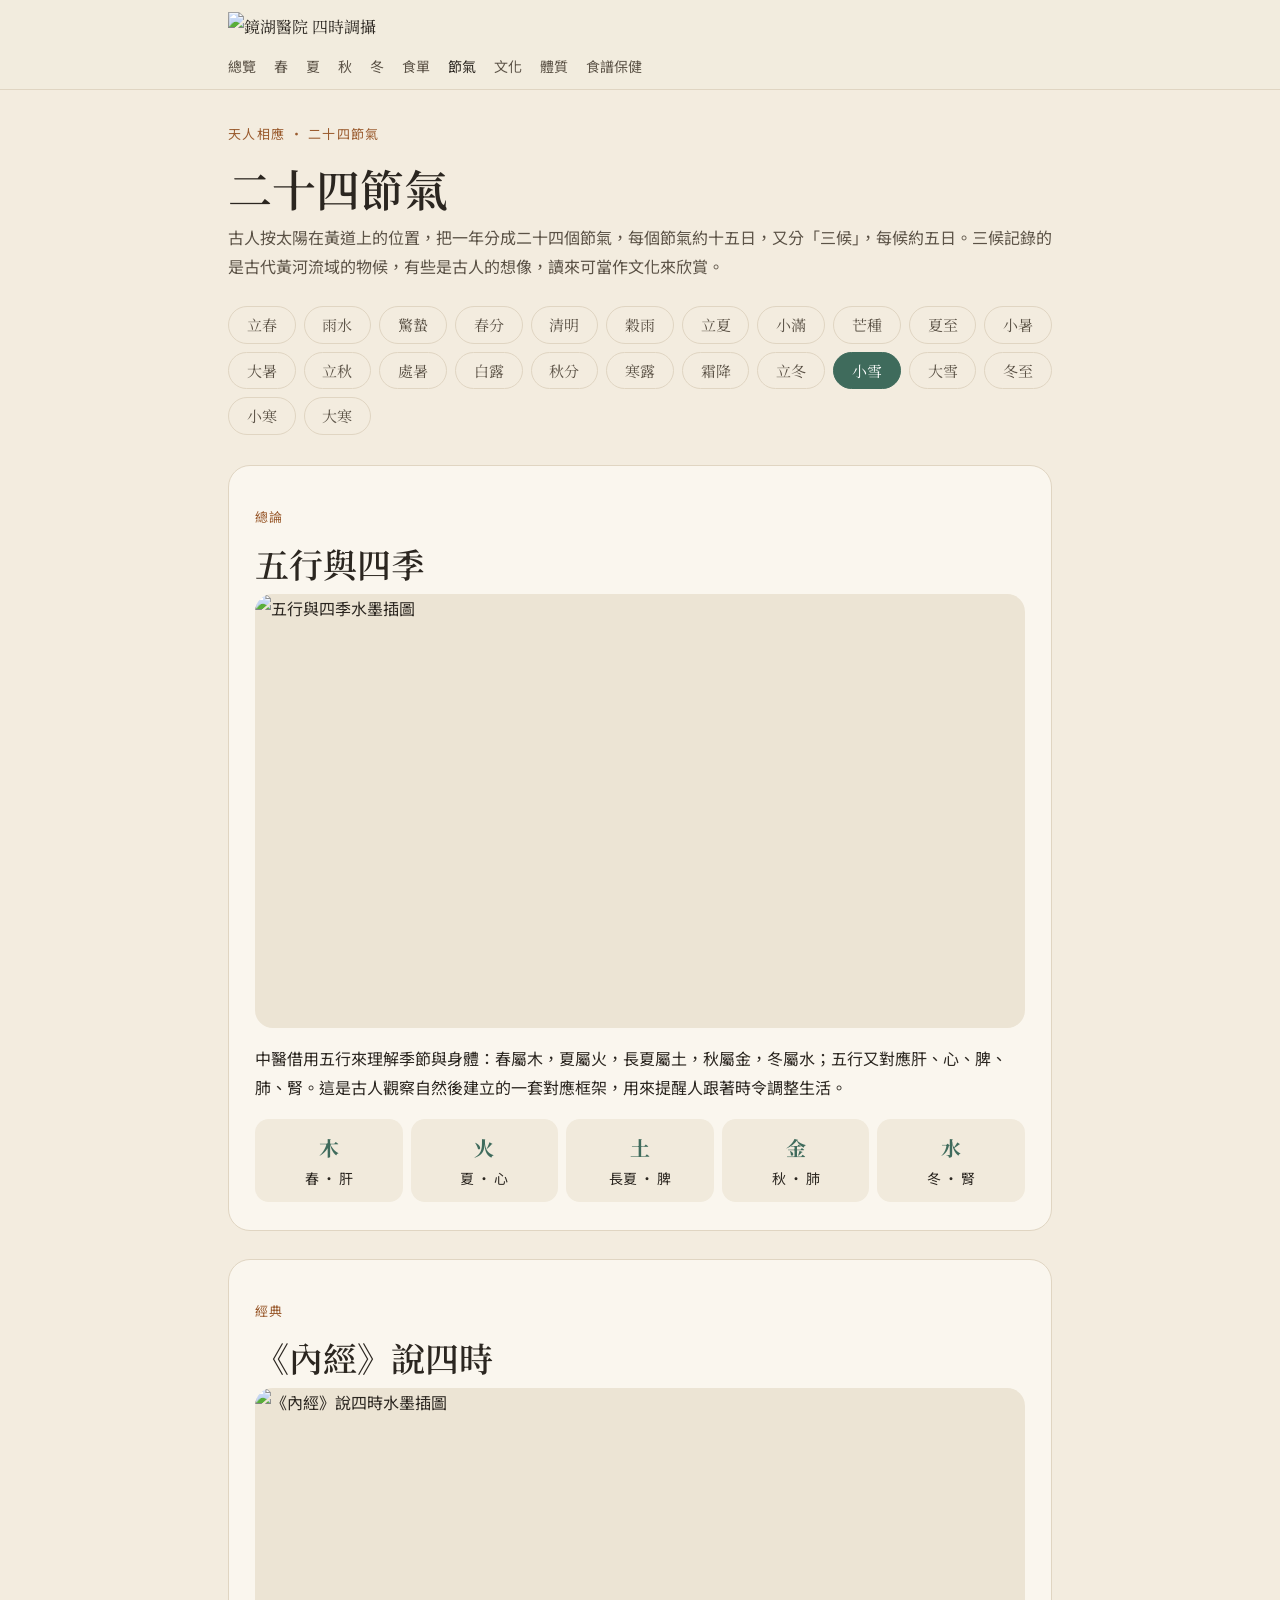
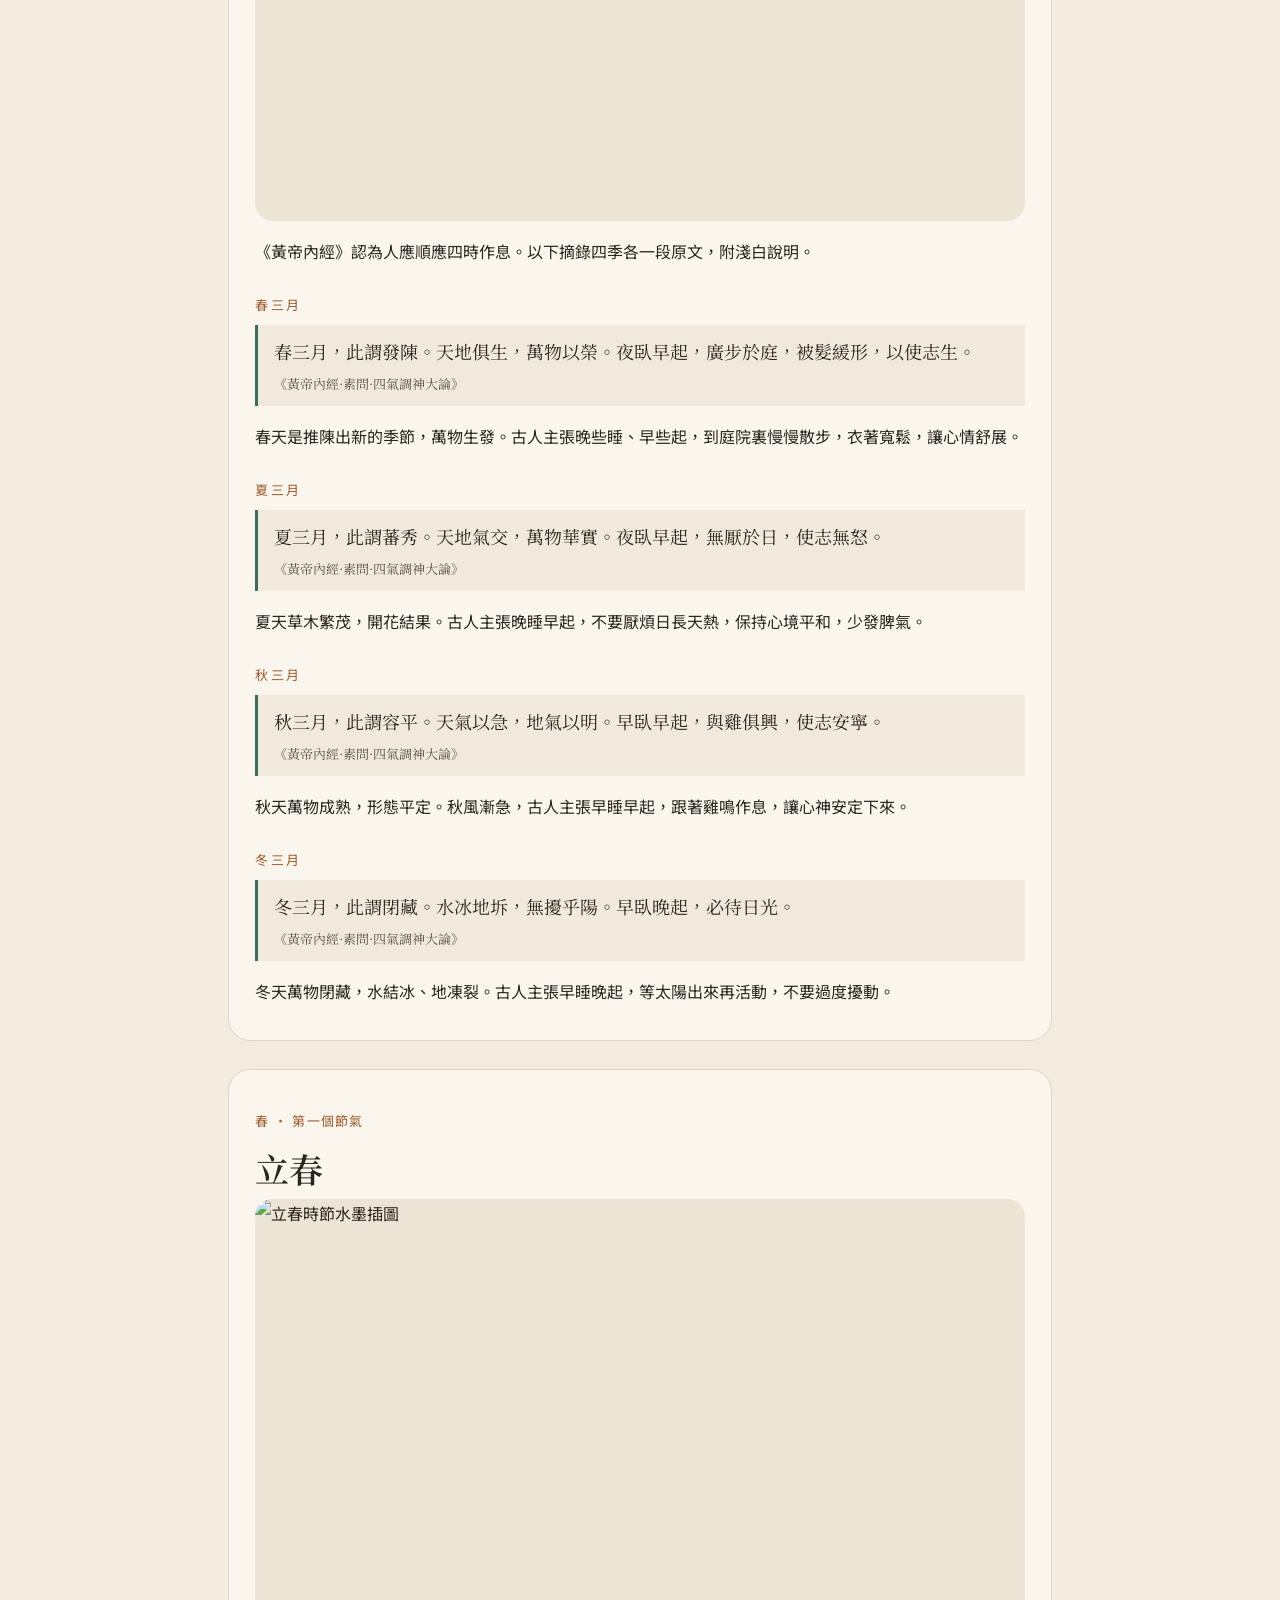
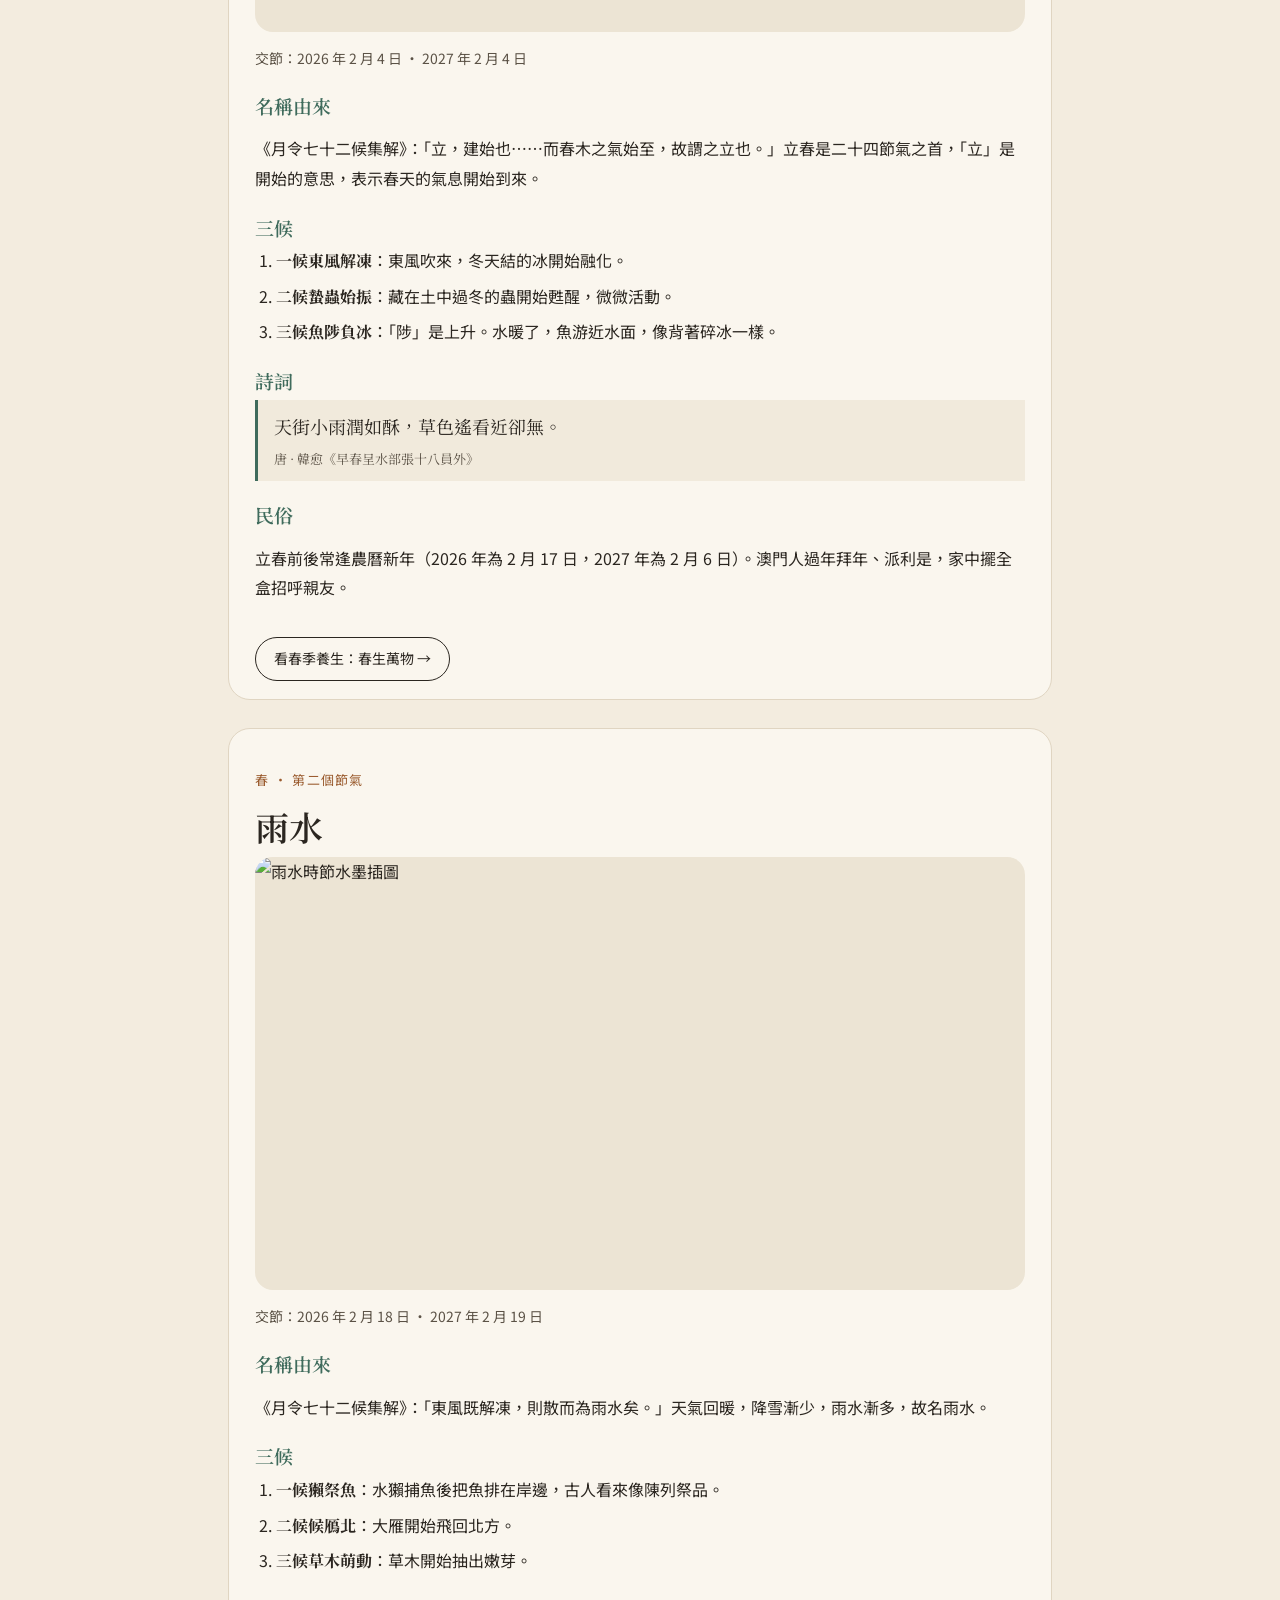
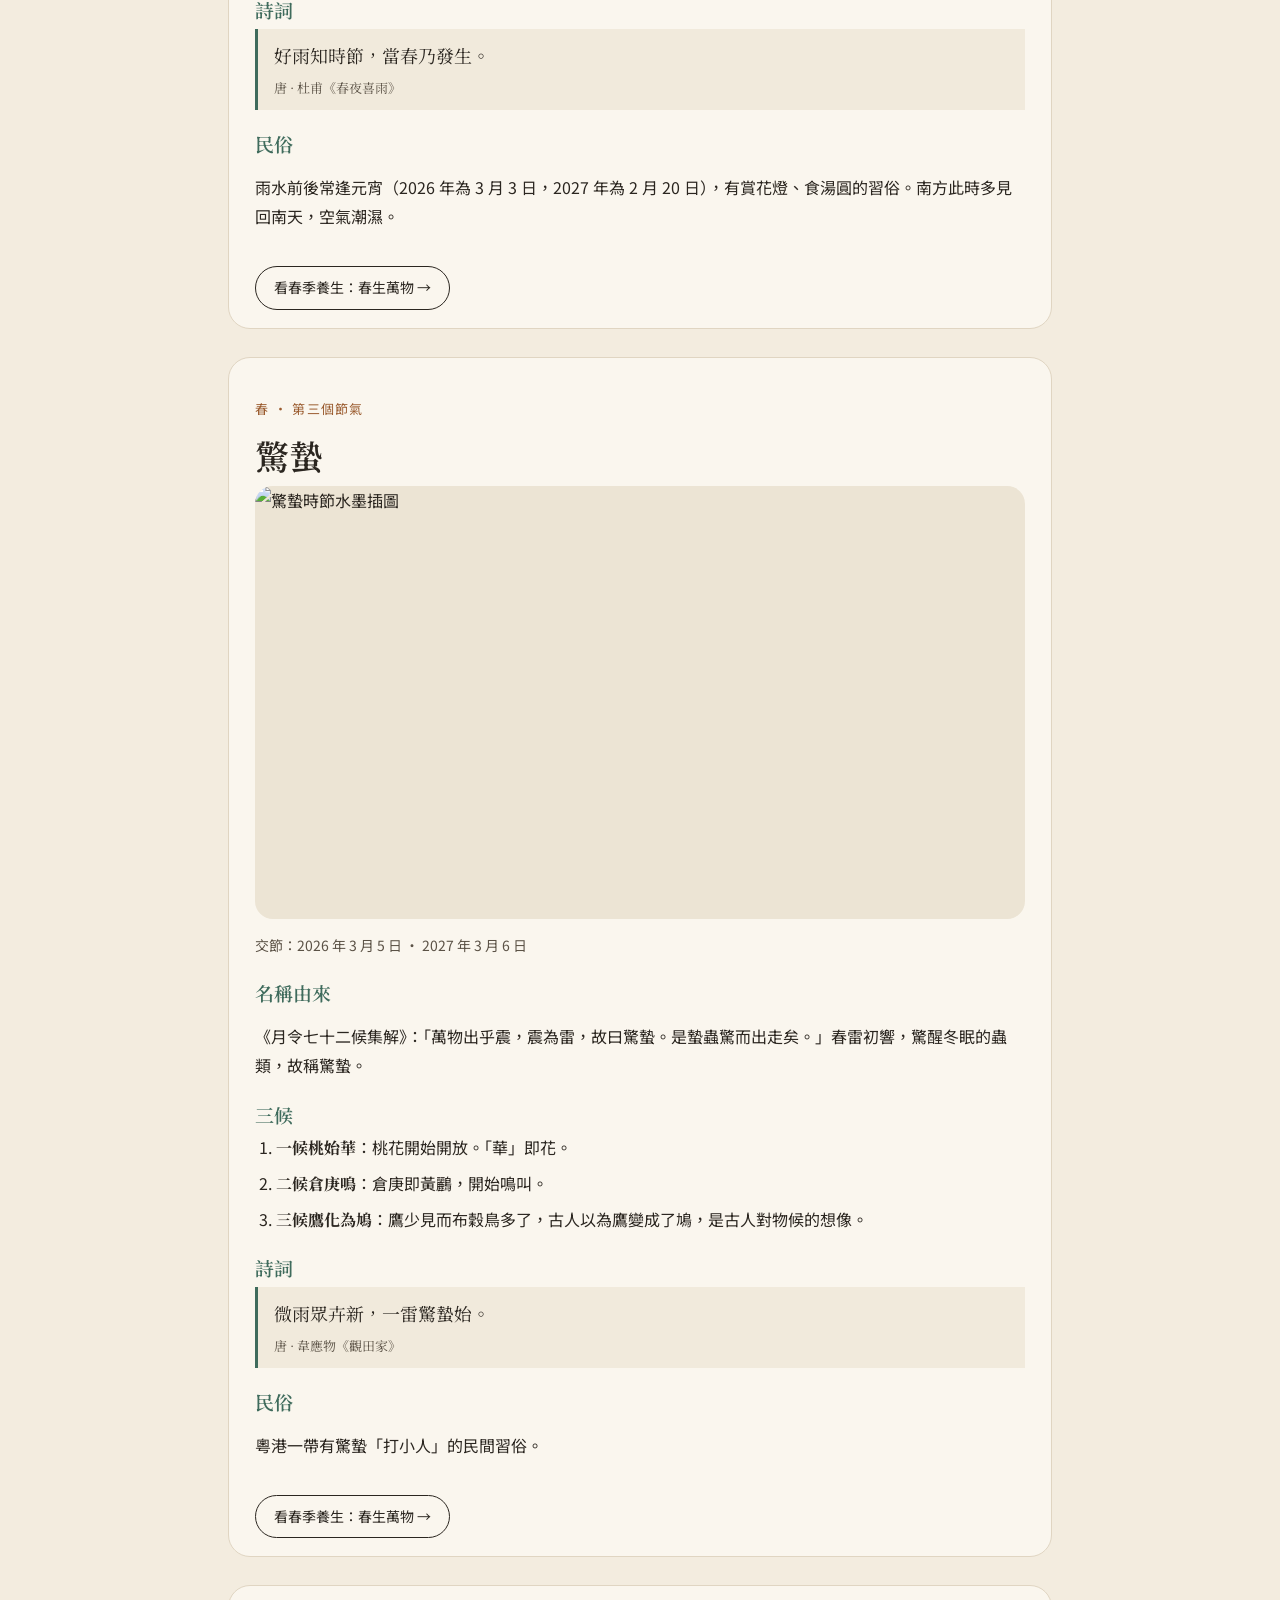
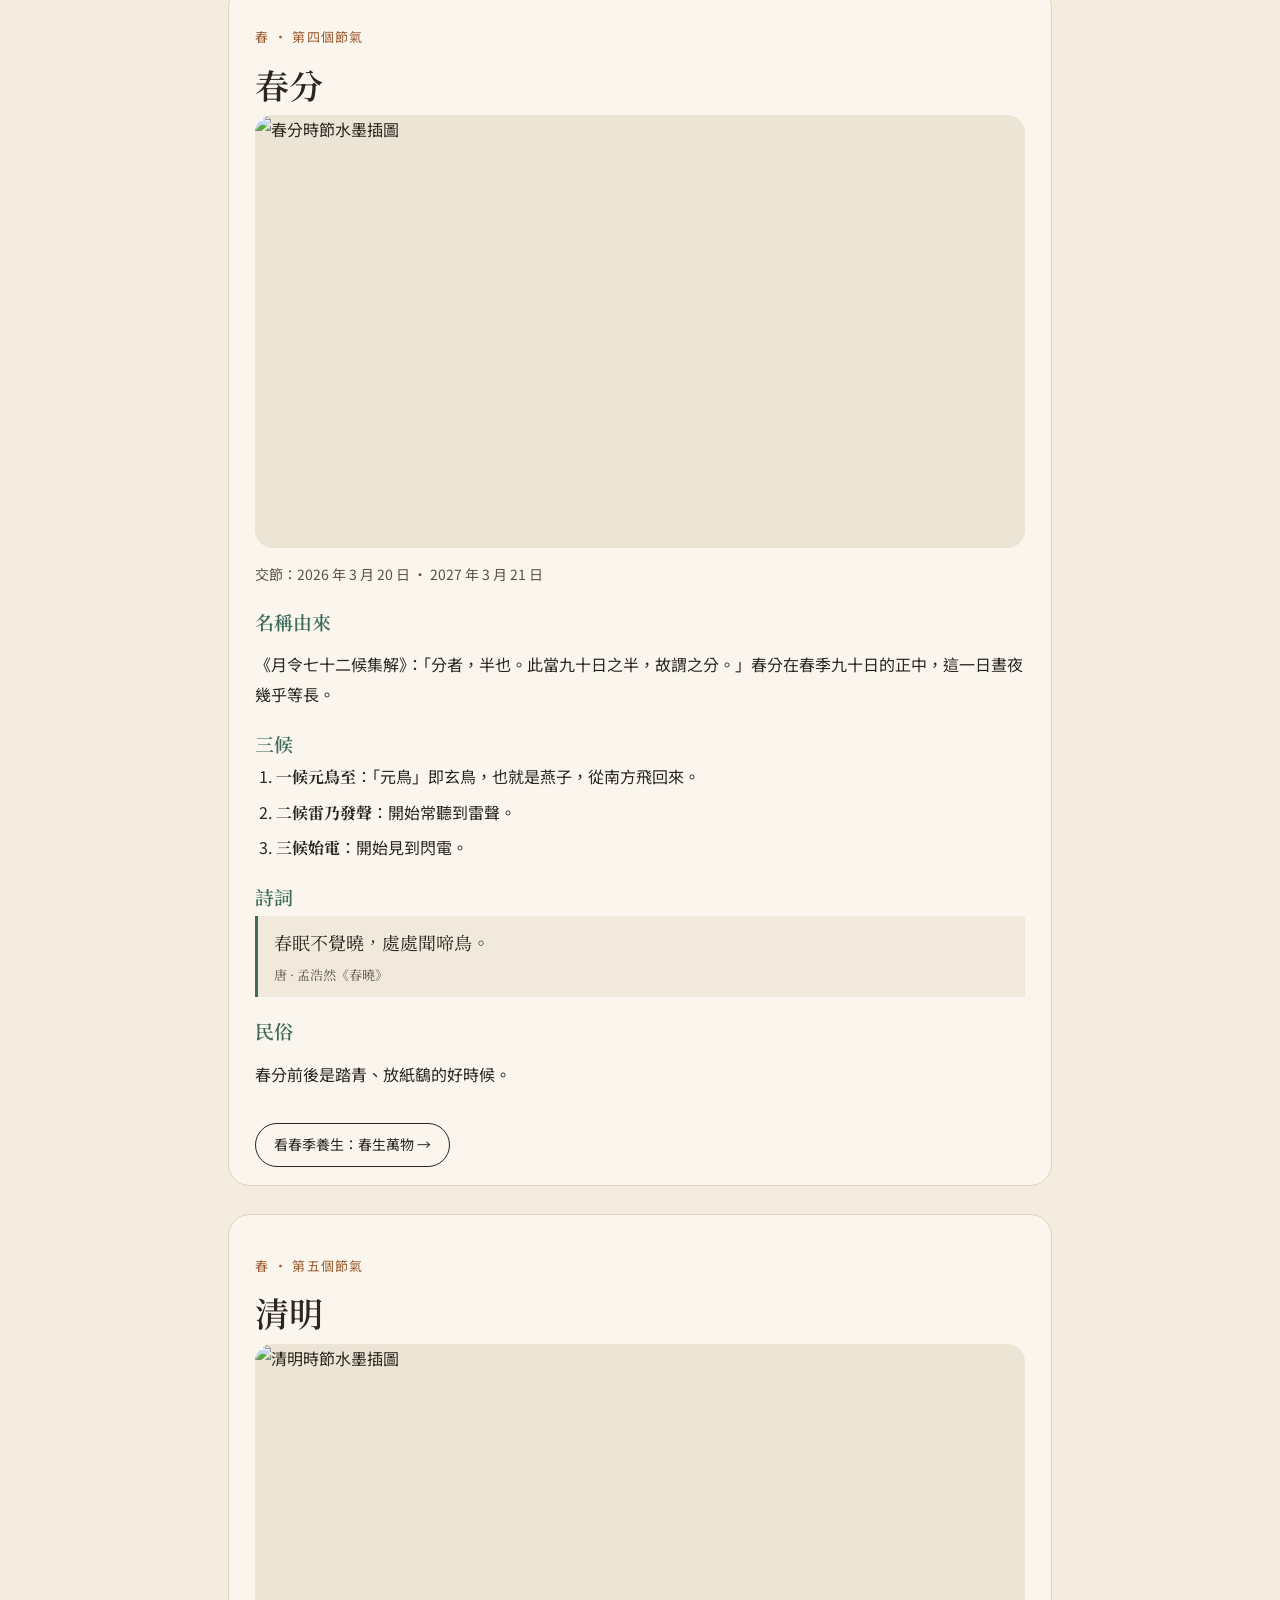
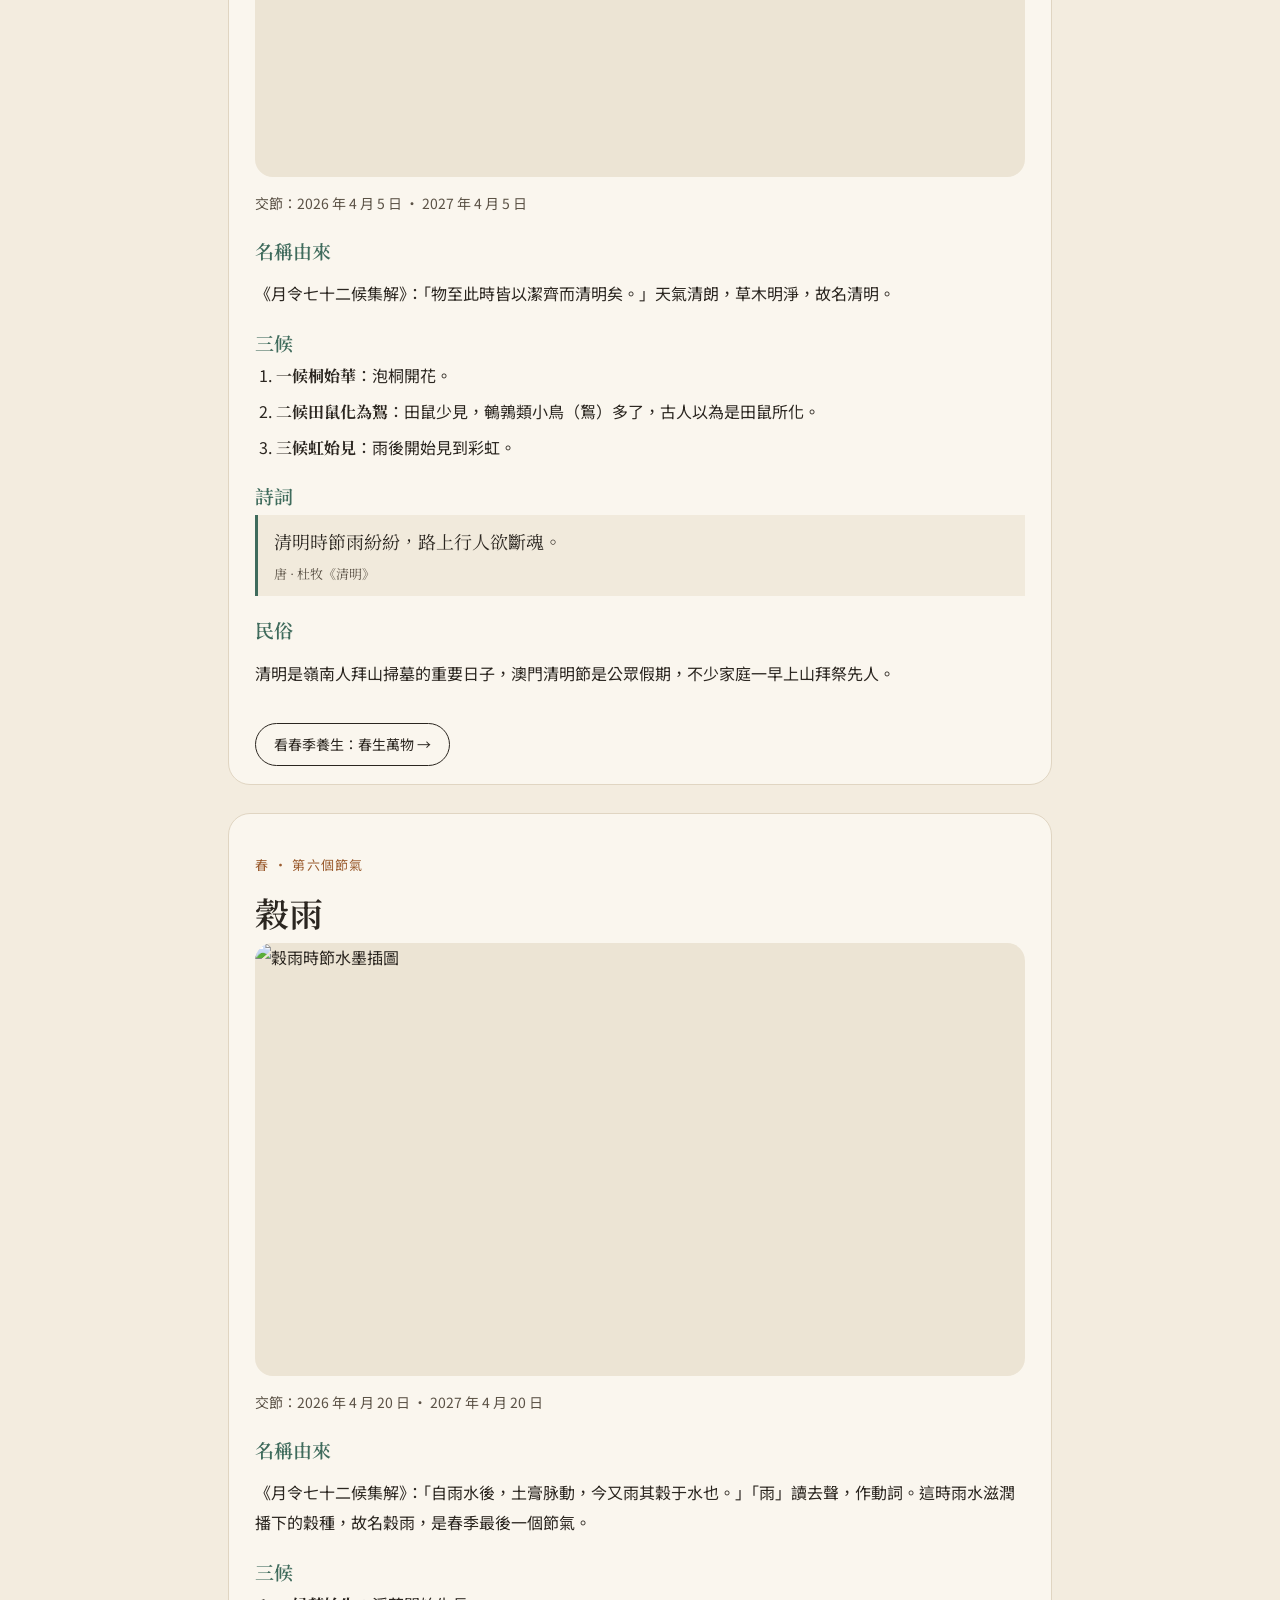
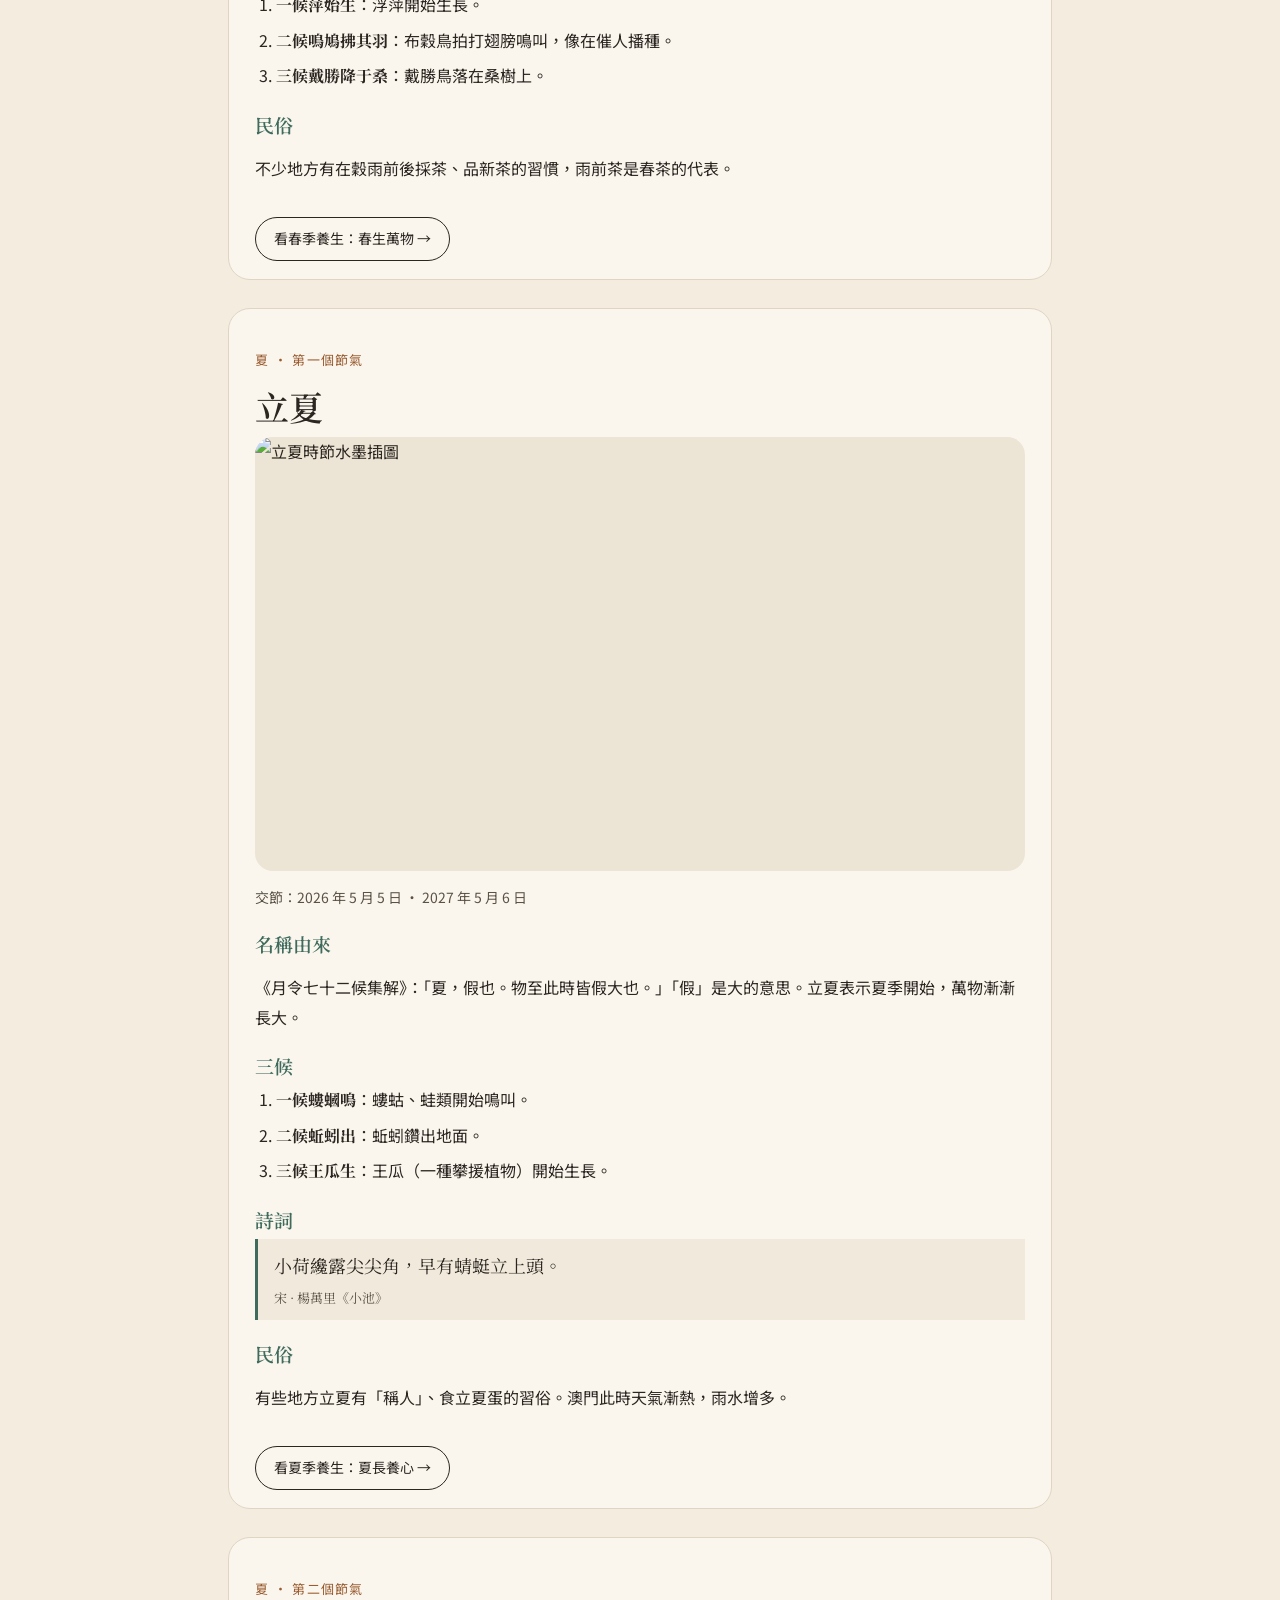
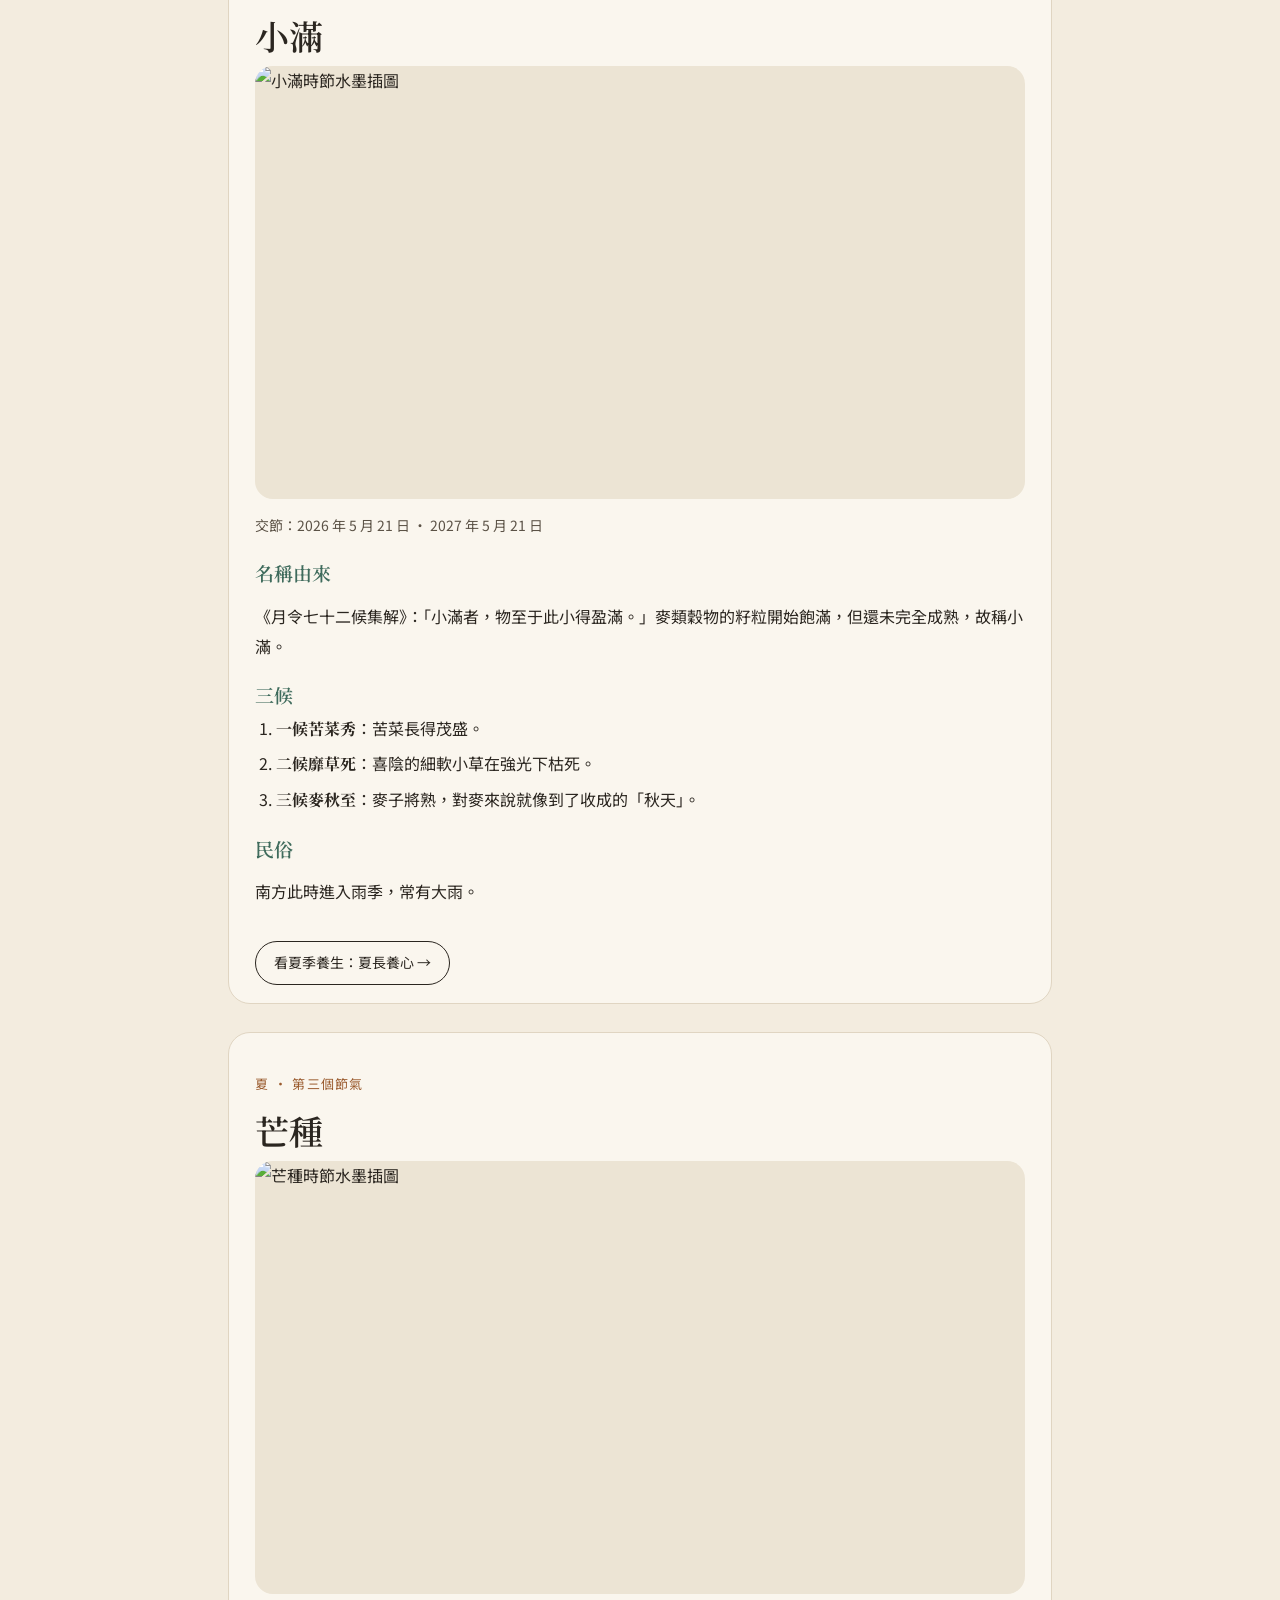
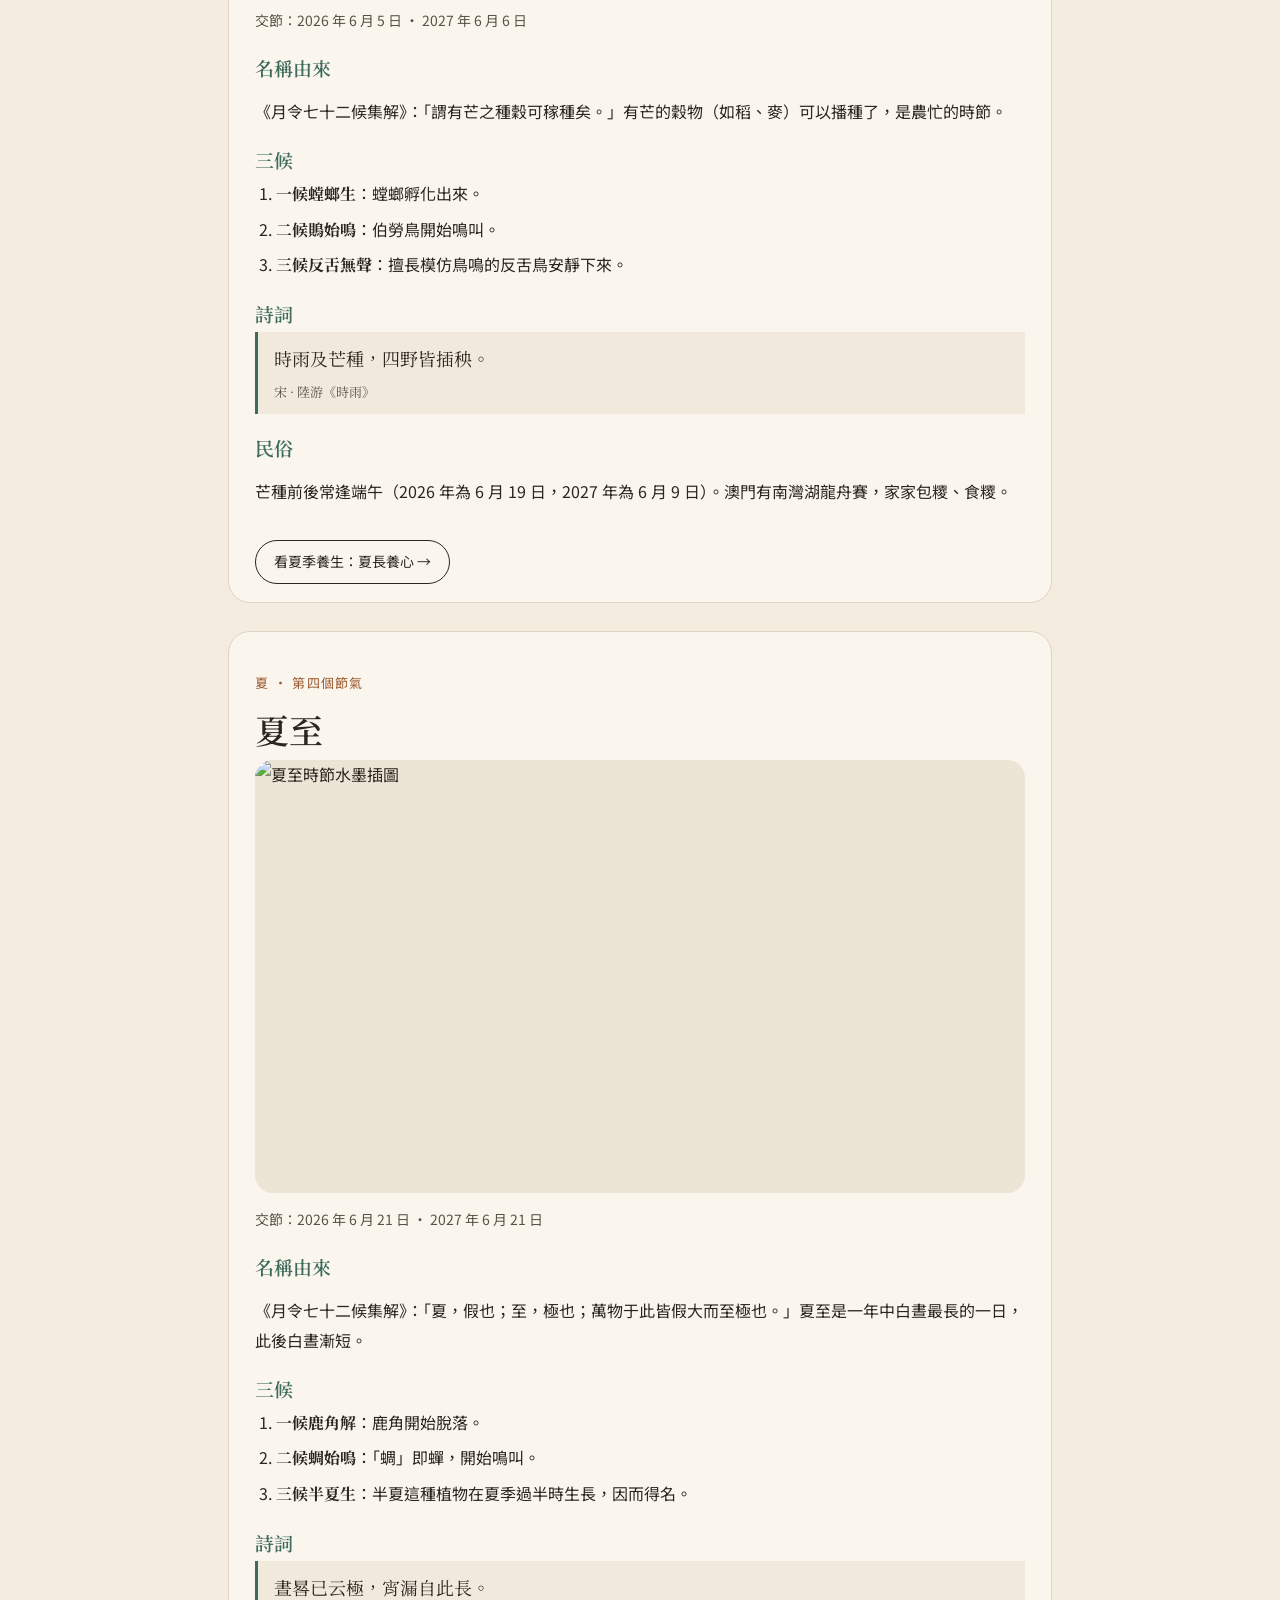
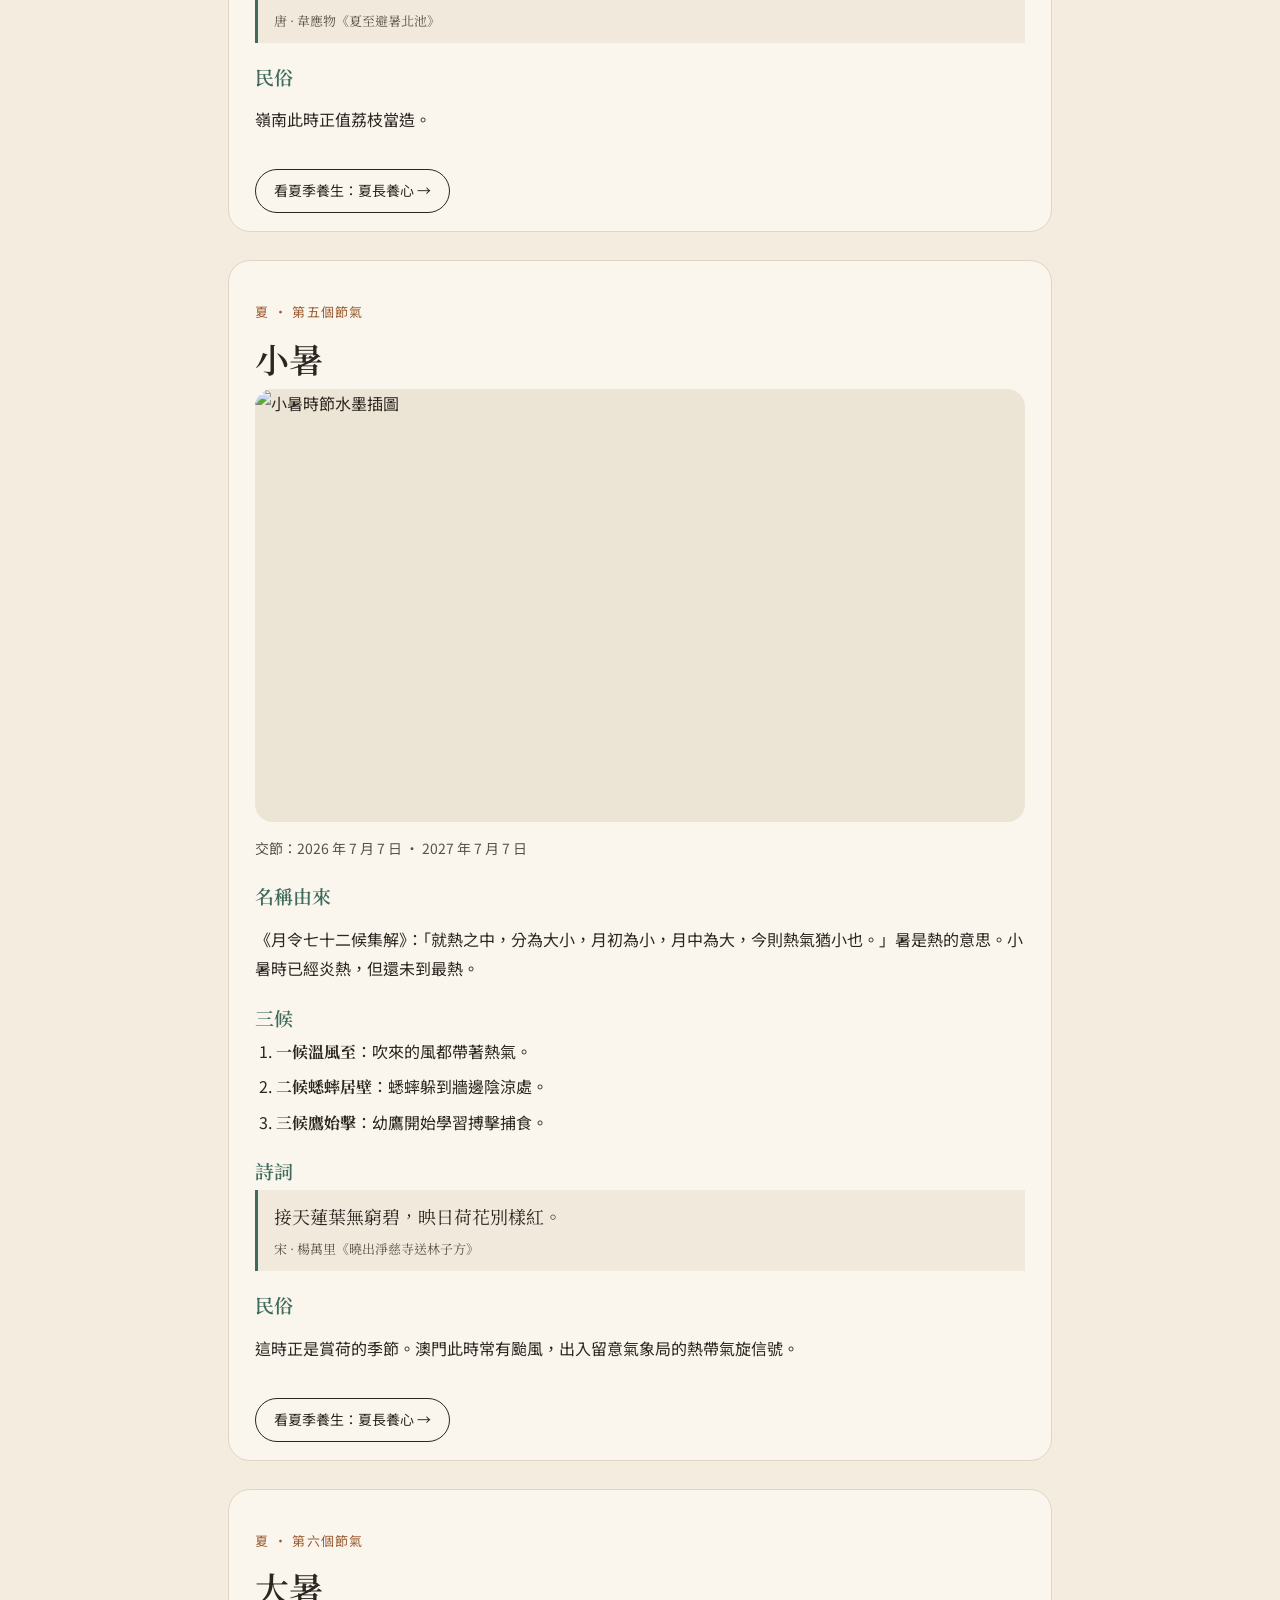
==== commit 19b7536b: "Add 節氣時間軸, 體質小測試, 節氣食譜與一分鐘保健, share button (WhatsApp/WeChat QR/copy)" ====
--- a/jieqi/index.html
+++ b/jieqi/index.html
@@ -21,7 +21,7 @@
 footer{color:var(--soft);font-size:13px;padding:10px 0 40px}
 @media(max-width:480px){h1{font-size:34px}article{padding:20px 18px 14px}article h2{font-size:28px}blockquote{font-size:16px}}
 .grid{display:grid;grid-template-columns:repeat(auto-fill,minmax(64px,1fr));gap:8px;margin:0 0 30px}.grid a{text-align:center;font-size:15px;padding:4px 0;border:1px solid var(--line);border-radius:99px;text-decoration:none;color:var(--soft);font-family:'Noto Serif TC',serif}.grid a.now{background:var(--jade);color:#fff;border-color:var(--jade)}.sg{font-size:13px;color:var(--clay);letter-spacing:.2em;margin:26px 0 8px}.wx{display:grid;grid-template-columns:repeat(5,1fr);gap:8px;margin:10px 0}.wx div{background:#f1eadc;border-radius:14px;padding:10px 6px;text-align:center;font-size:14px}.wx b{display:block;font-family:'Noto Serif TC',serif;font-size:20px;color:var(--jade)}@media(max-width:480px){.wx{grid-template-columns:repeat(3,1fr)}}.ill{display:block;width:100%;height:auto;border-radius:18px;margin:8px 0 14px;background:#ece4d4}</style><script src="/yangsheng/jieqi.js" defer></script></head><body>
-<header><div class="wrap"><div class="top"><a href="/yangsheng/"><img src="/yangsheng/brand/kiangwu-logo.png" alt="鏡湖醫院"> 四時調攝</a></div><nav><a href="/yangsheng/">總覽</a><a href="/yangsheng/season/spring/">春</a><a href="/yangsheng/season/summer/">夏</a><a href="/yangsheng/season/autumn/">秋</a><a href="/yangsheng/season/winter/">冬</a><a href="/yangsheng/suixi/">食單</a><a href="/yangsheng/jieqi/" aria-current="page" style="color:var(--ink)">節氣</a><a href="/yangsheng/wenhua/">文化</a></nav></div></header>
+<header><div class="wrap"><div class="top"><a href="/yangsheng/"><img src="/yangsheng/brand/kiangwu-logo.png" alt="鏡湖醫院"> 四時調攝</a></div><nav><a href="/yangsheng/">總覽</a><a href="/yangsheng/season/spring/">春</a><a href="/yangsheng/season/summer/">夏</a><a href="/yangsheng/season/autumn/">秋</a><a href="/yangsheng/season/winter/">冬</a><a href="/yangsheng/suixi/">食單</a><a href="/yangsheng/jieqi/" aria-current="page" style="color:var(--ink)">節氣</a><a href="/yangsheng/wenhua/">文化</a><a href="/yangsheng/tizhi/">體質</a><a href="/yangsheng/shiling/">食譜保健</a></nav></div></header>
 <main class="wrap"><p class="kicker" style="margin-top:32px">天人相應 · 二十四節氣</p><h1 style="margin-top:4px">二十四節氣</h1>
 <p class="lead">古人按太陽在黃道上的位置，把一年分成二十四個節氣，每個節氣約十五日，又分「三候」，每候約五日。三候記錄的是古代黃河流域的物候，有些是古人的想像，讀來可當作文化來欣賞。</p>
 <div class="grid" id="jq-grid"><a href="#lichun" data-jq="立春">立春</a><a href="#yushui" data-jq="雨水">雨水</a><a href="#jingzhe" data-jq="驚蟄">驚蟄</a><a href="#chunfen" data-jq="春分">春分</a><a href="#qingming" data-jq="清明">清明</a><a href="#guyu" data-jq="穀雨">穀雨</a><a href="#lixia" data-jq="立夏">立夏</a><a href="#xiaoman" data-jq="小滿">小滿</a><a href="#mangzhong" data-jq="芒種">芒種</a><a href="#xiazhi" data-jq="夏至">夏至</a><a href="#xiaoshu" data-jq="小暑">小暑</a><a href="#dashu" data-jq="大暑">大暑</a><a href="#liqiu" data-jq="立秋">立秋</a><a href="#chushu" data-jq="處暑">處暑</a><a href="#bailu" data-jq="白露">白露</a><a href="#qiufen" data-jq="秋分">秋分</a><a href="#hanlu" data-jq="寒露">寒露</a><a href="#shuangjiang" data-jq="霜降">霜降</a><a href="#lidong" data-jq="立冬">立冬</a><a href="#xiaoxue" data-jq="小雪">小雪</a><a href="#daxue" data-jq="大雪">大雪</a><a href="#dongzhi" data-jq="冬至">冬至</a><a href="#xiaohan" data-jq="小寒">小寒</a><a href="#dahan" data-jq="大寒">大寒</a></div>
@@ -75,4 +75,4 @@
 <h3>名稱由來</h3><p>《月令七十二候集解》：「月初寒尚小，故云。月半則大矣。」天氣漸冷，但還未到最冷，故稱小寒。</p><h3>三候</h3><ol><li><b>一候鴈北鄉</b>：「鄉」同「向」，大雁開始向北飛。</li><li><b>二候鵲始巢</b>：喜鵲開始築巢。</li><li><b>三候雉雊</b>：野雞開始鳴叫求偶。</li></ol><h3>詩詞</h3><blockquote>牆角數枝梅，凌寒獨自開。<cite>宋 · 王安石《梅花》</cite></blockquote><h3>民俗</h3><p>小寒前後常逢臘八（2027 年 1 月 15 日），北方有食臘八粥的習俗。</p>
 <a class="to" href="/yangsheng/season/winter/">看冬季養生：冬藏補腎 →</a></article><article id="dahan"><p class="kicker">冬 · 第六個節氣</p><h2>大寒</h2><img class="ill" src="/yangsheng/art/jieqi/dahan.jpg" width="1280" height="720" loading="lazy" decoding="async" alt="大寒時節水墨插圖"><p class="date">交節：2026 年 1 月 20 日 · 2027 年 1 月 20 日</p>
 <h3>名稱由來</h3><p>《月令七十二候集解》：「大寒，十二月中。」大寒是二十四節氣的最後一個，也是一年中最冷的時候，之後又是立春。</p><h3>三候</h3><ol><li><b>一候雞乳</b>：母雞開始孵小雞。</li><li><b>二候征鳥厲疾</b>：鷹隼等猛禽捕食迅猛。</li><li><b>三候水澤腹堅</b>：湖泊的冰一直凍到中心，又厚又堅。</li></ol><h3>民俗</h3><p>大寒臨近農曆新年，廣東人有「年廿八，洗邋遢」的習慣，家家大掃除、辦年貨。</p>
-<a class="to" href="/yangsheng/season/winter/">看冬季養生：冬藏補腎 →</a></article><script>(function(){var d=new Date(Date.now()+8*3600e3).toISOString().slice(0,10),L=[["2026-01-05", "小寒"], ["2026-01-20", "大寒"], ["2026-02-04", "立春"], ["2026-02-18", "雨水"], ["2026-03-05", "驚蟄"], ["2026-03-20", "春分"], ["2026-04-05", "清明"], ["2026-04-20", "穀雨"], ["2026-05-05", "立夏"], ["2026-05-21", "小滿"], ["2026-06-05", "芒種"], ["2026-06-21", "夏至"], ["2026-07-07", "小暑"], ["2026-07-23", "大暑"], ["2026-08-07", "立秋"], ["2026-08-23", "處暑"], ["2026-09-07", "白露"], ["2026-09-23", "秋分"], ["2026-10-08", "寒露"], ["2026-10-23", "霜降"], ["2026-11-07", "立冬"], ["2026-11-22", "小雪"], ["2026-12-07", "大雪"], ["2026-12-22", "冬至"], ["2027-01-05", "小寒"], ["2027-01-20", "大寒"], ["2027-02-04", "立春"], ["2027-02-19", "雨水"], ["2027-03-06", "驚蟄"], ["2027-03-21", "春分"], ["2027-04-05", "清明"], ["2027-04-20", "穀雨"], ["2027-05-06", "立夏"], ["2027-05-21", "小滿"], ["2027-06-06", "芒種"], ["2027-06-21", "夏至"], ["2027-07-07", "小暑"], ["2027-07-23", "大暑"], ["2027-08-08", "立秋"], ["2027-08-23", "處暑"], ["2027-09-08", "白露"], ["2027-09-23", "秋分"], ["2027-10-08", "寒露"], ["2027-10-23", "霜降"], ["2027-11-07", "立冬"], ["2027-11-22", "小雪"], ["2027-12-07", "大雪"], ["2027-12-22", "冬至"]],c="";L.forEach(function(x){if(x[0]<=d)c=x[1]});document.querySelectorAll("#jq-grid a").forEach(function(a){if(a.dataset.jq===c)a.className="now"})})();</script><footer>內容整理自《月令七十二候集解》《黃帝內經·素問》及古典詩文，節氣時刻以澳門時間計。本站只供養生及文化參考，不能代替執業中醫師面診。</footer></main><script src="/yangsheng/totop.js" defer></script></body></html>+<a class="to" href="/yangsheng/season/winter/">看冬季養生：冬藏補腎 →</a></article><script>(function(){var d=new Date(Date.now()+8*3600e3).toISOString().slice(0,10),L=[["2026-01-05", "小寒"], ["2026-01-20", "大寒"], ["2026-02-04", "立春"], ["2026-02-18", "雨水"], ["2026-03-05", "驚蟄"], ["2026-03-20", "春分"], ["2026-04-05", "清明"], ["2026-04-20", "穀雨"], ["2026-05-05", "立夏"], ["2026-05-21", "小滿"], ["2026-06-05", "芒種"], ["2026-06-21", "夏至"], ["2026-07-07", "小暑"], ["2026-07-23", "大暑"], ["2026-08-07", "立秋"], ["2026-08-23", "處暑"], ["2026-09-07", "白露"], ["2026-09-23", "秋分"], ["2026-10-08", "寒露"], ["2026-10-23", "霜降"], ["2026-11-07", "立冬"], ["2026-11-22", "小雪"], ["2026-12-07", "大雪"], ["2026-12-22", "冬至"], ["2027-01-05", "小寒"], ["2027-01-20", "大寒"], ["2027-02-04", "立春"], ["2027-02-19", "雨水"], ["2027-03-06", "驚蟄"], ["2027-03-21", "春分"], ["2027-04-05", "清明"], ["2027-04-20", "穀雨"], ["2027-05-06", "立夏"], ["2027-05-21", "小滿"], ["2027-06-06", "芒種"], ["2027-06-21", "夏至"], ["2027-07-07", "小暑"], ["2027-07-23", "大暑"], ["2027-08-08", "立秋"], ["2027-08-23", "處暑"], ["2027-09-08", "白露"], ["2027-09-23", "秋分"], ["2027-10-08", "寒露"], ["2027-10-23", "霜降"], ["2027-11-07", "立冬"], ["2027-11-22", "小雪"], ["2027-12-07", "大雪"], ["2027-12-22", "冬至"]],c="";L.forEach(function(x){if(x[0]<=d)c=x[1]});document.querySelectorAll("#jq-grid a").forEach(function(a){if(a.dataset.jq===c)a.className="now"})})();</script><footer>內容整理自《月令七十二候集解》《黃帝內經·素問》及古典詩文，節氣時刻以澳門時間計。本站只供養生及文化參考，不能代替執業中醫師面診。</footer></main><script src="/yangsheng/totop.js" defer></script><script src="/yangsheng/share.js?v=1" defer></script></body></html>
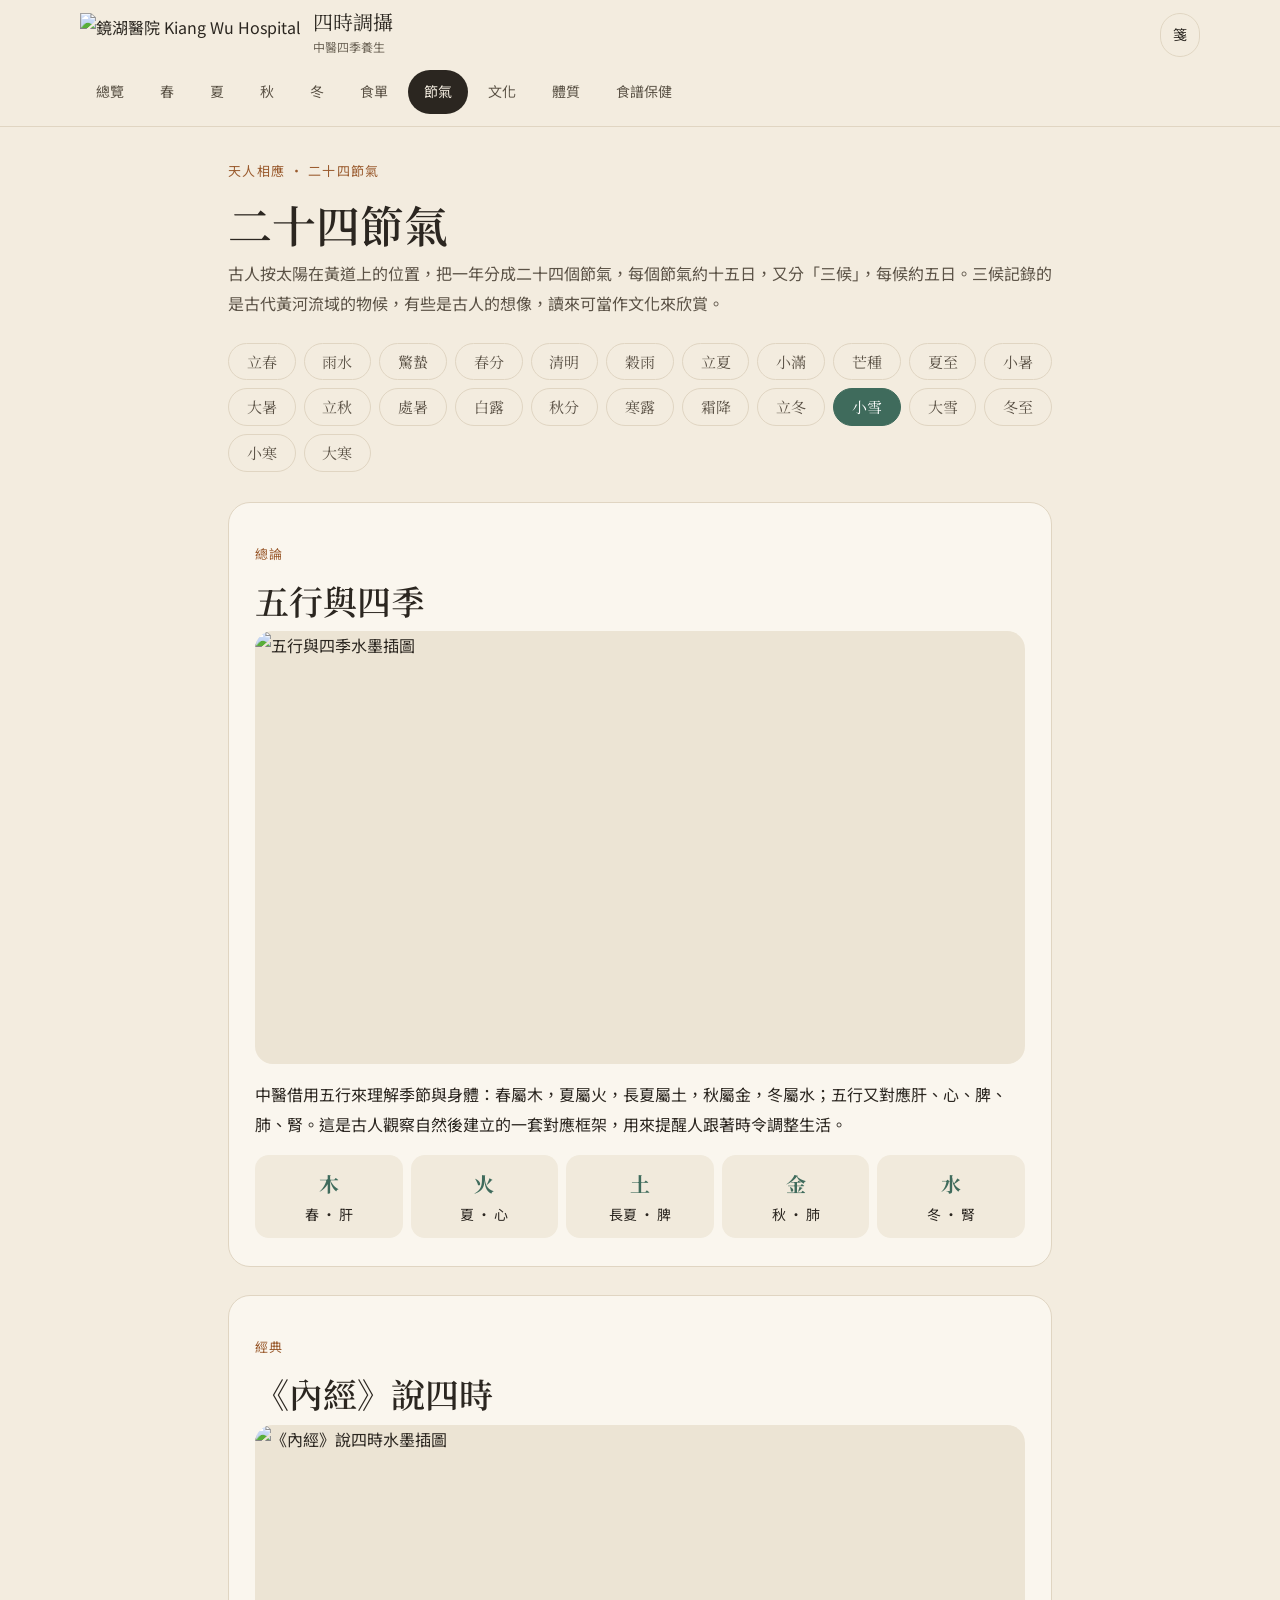
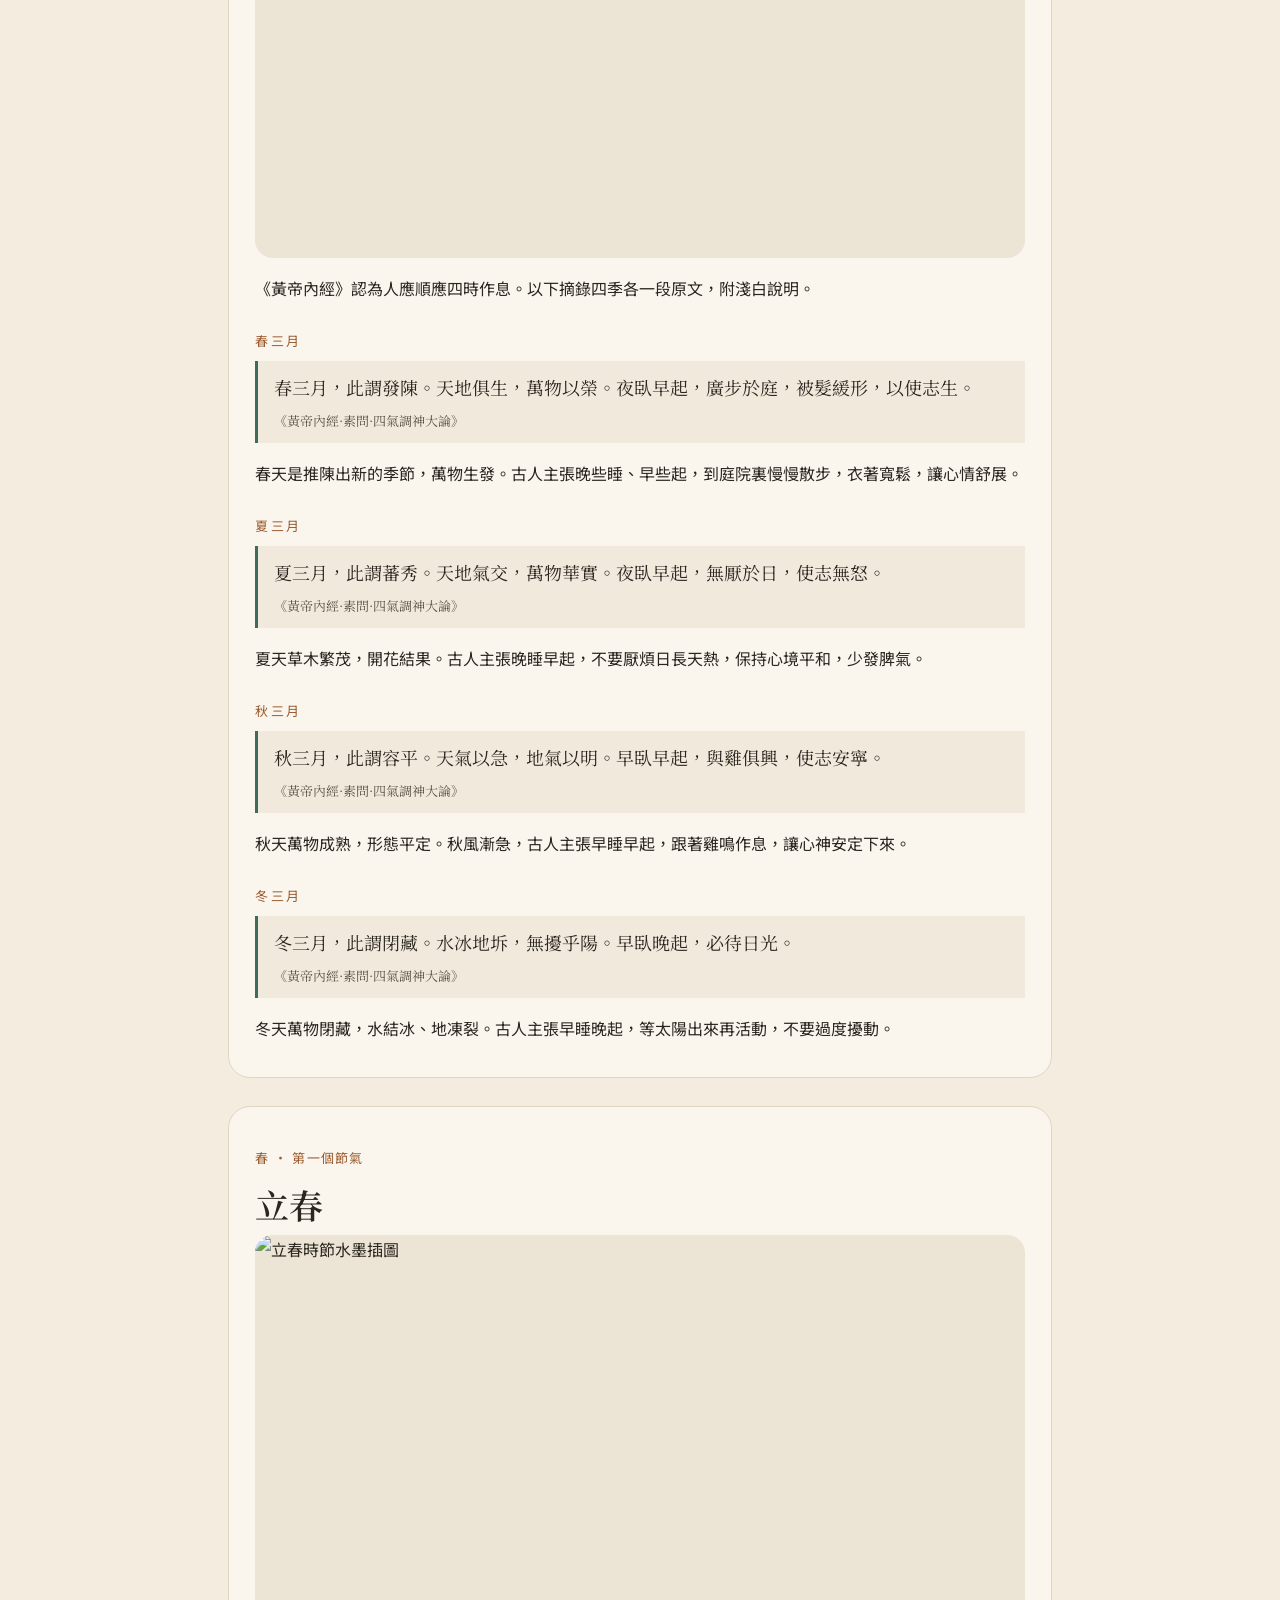
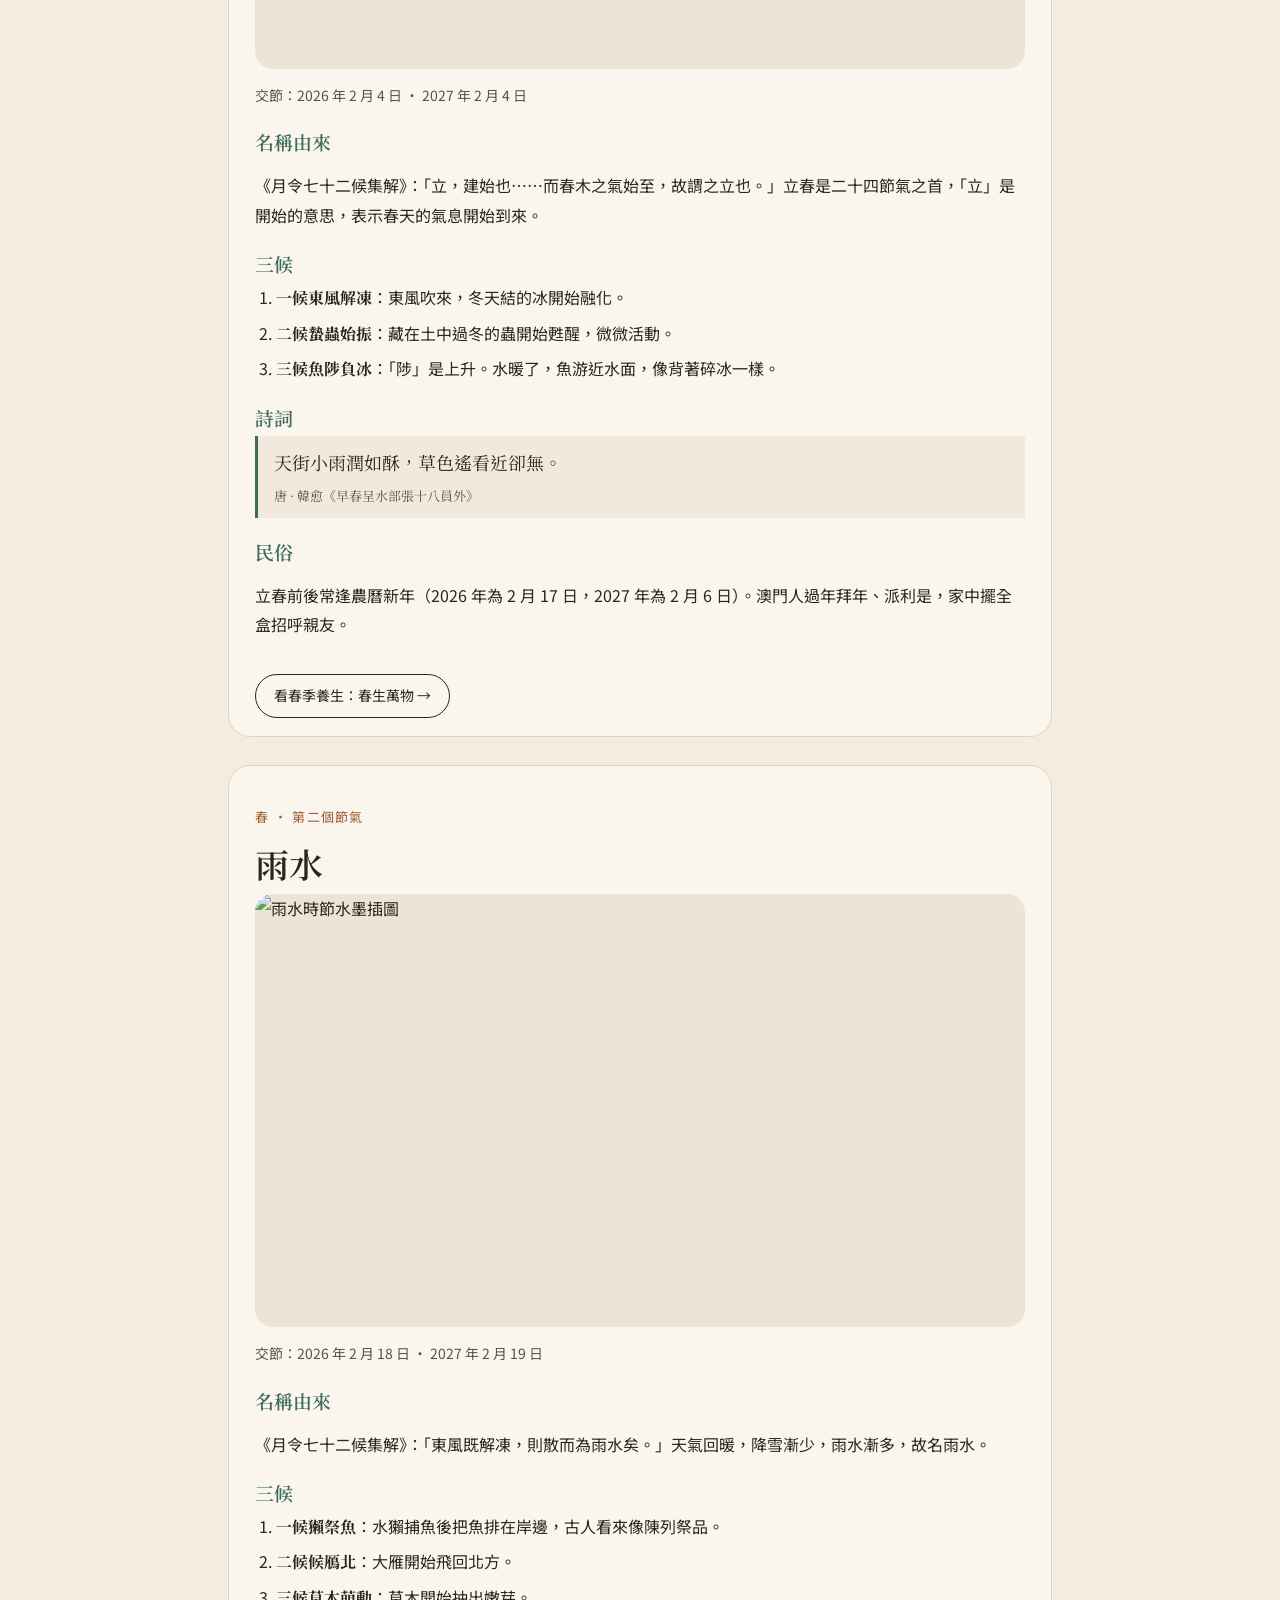
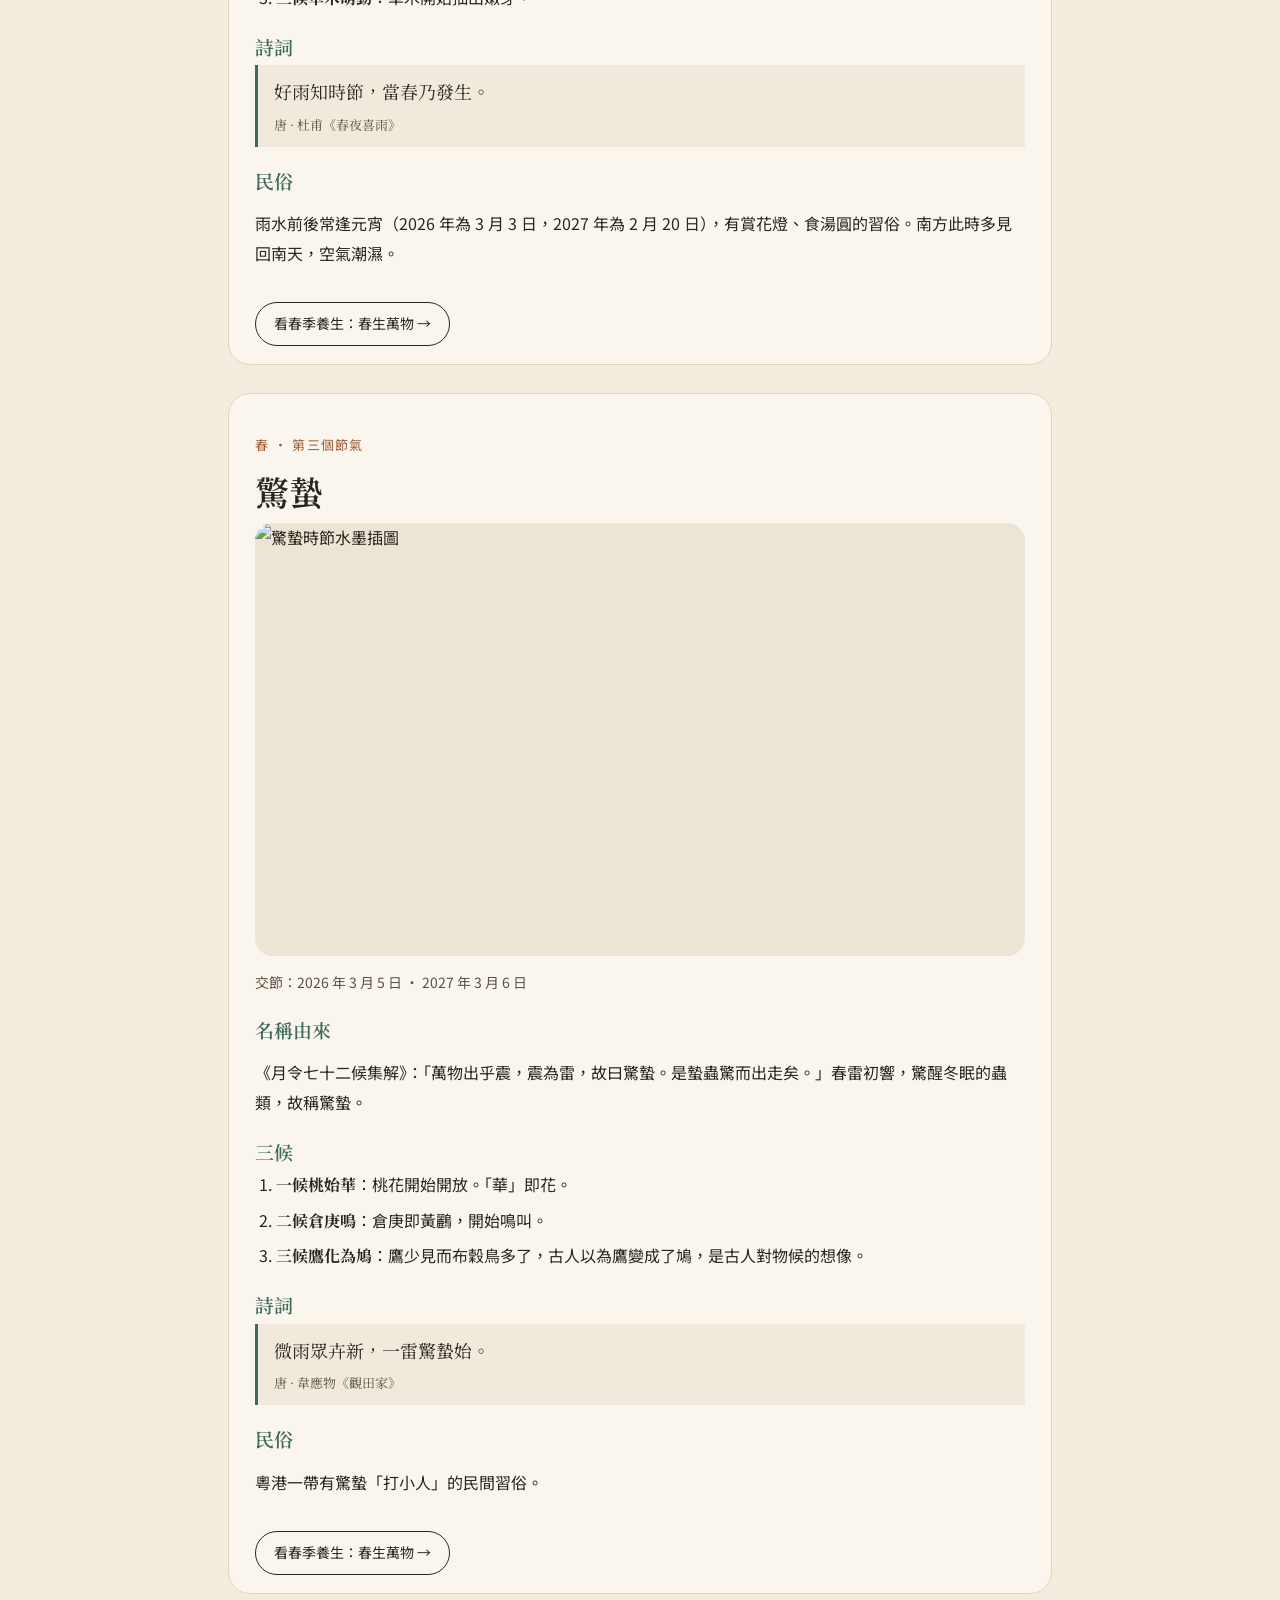
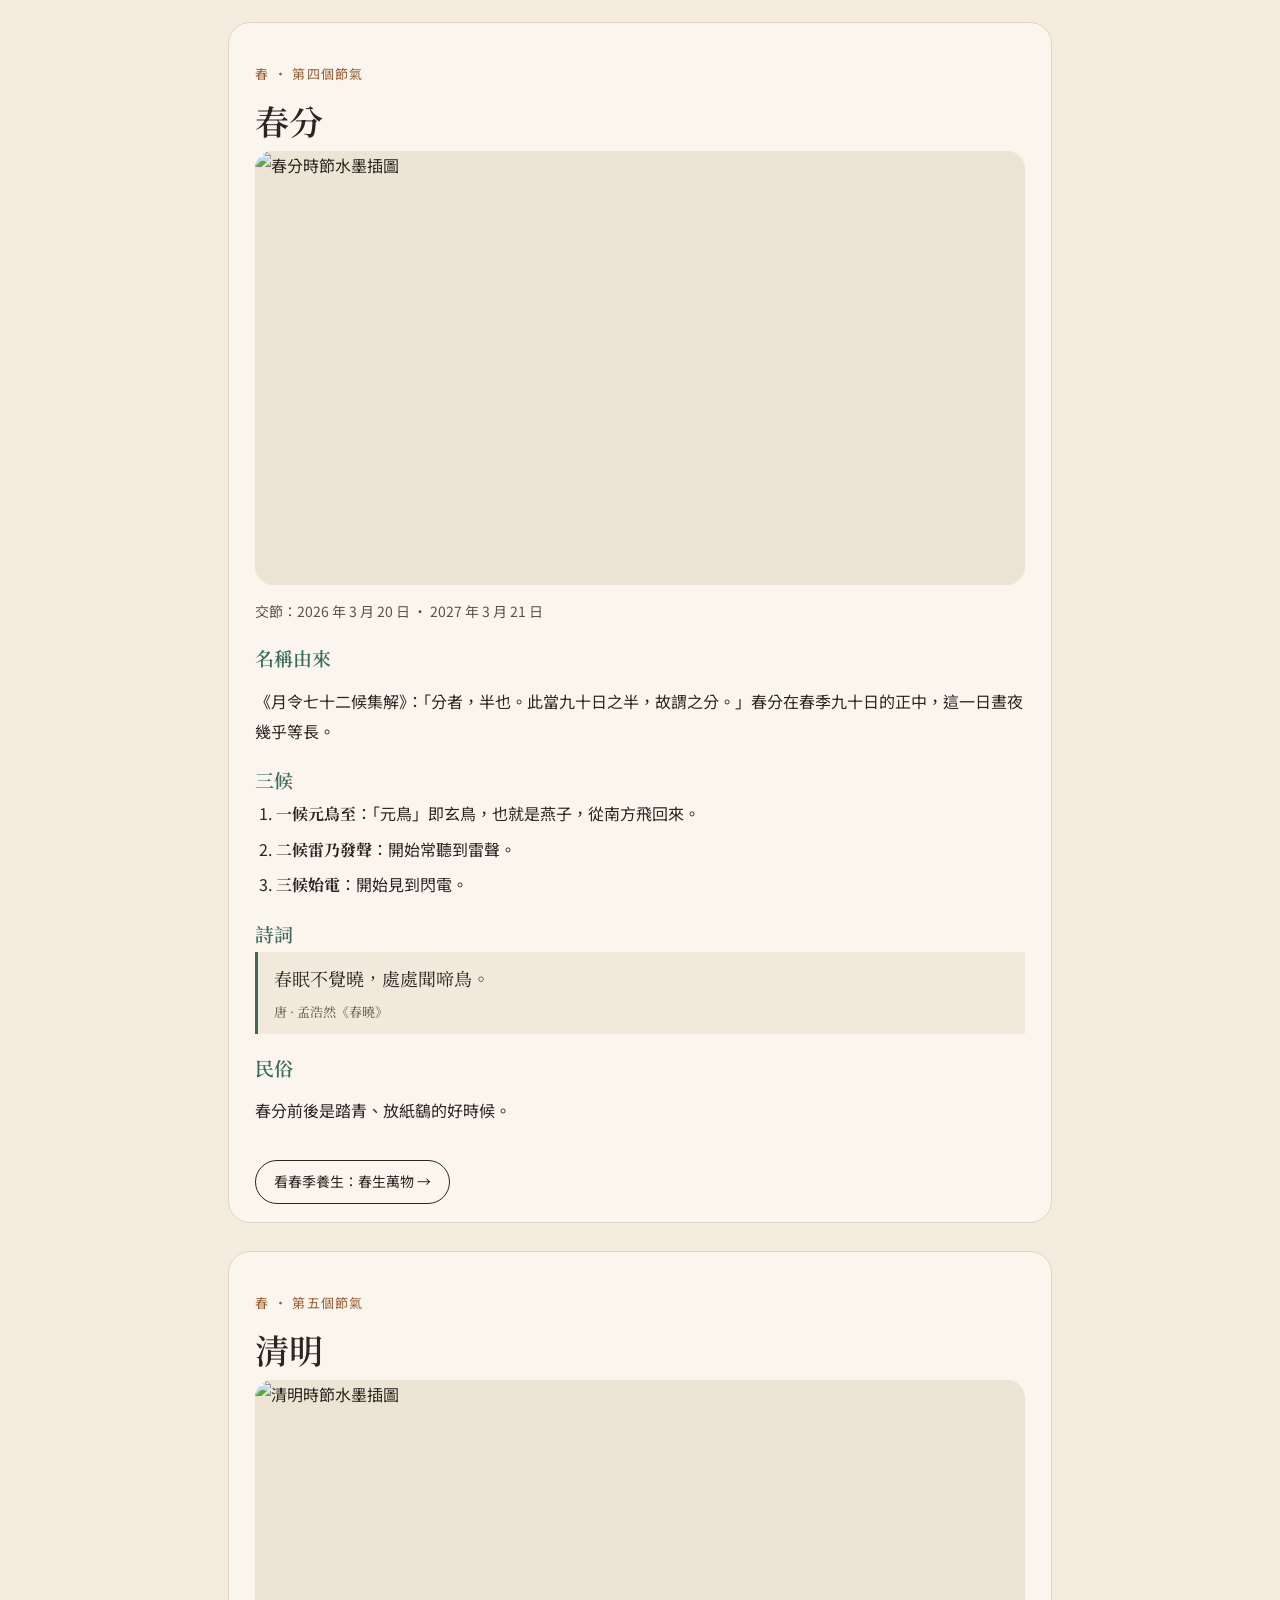
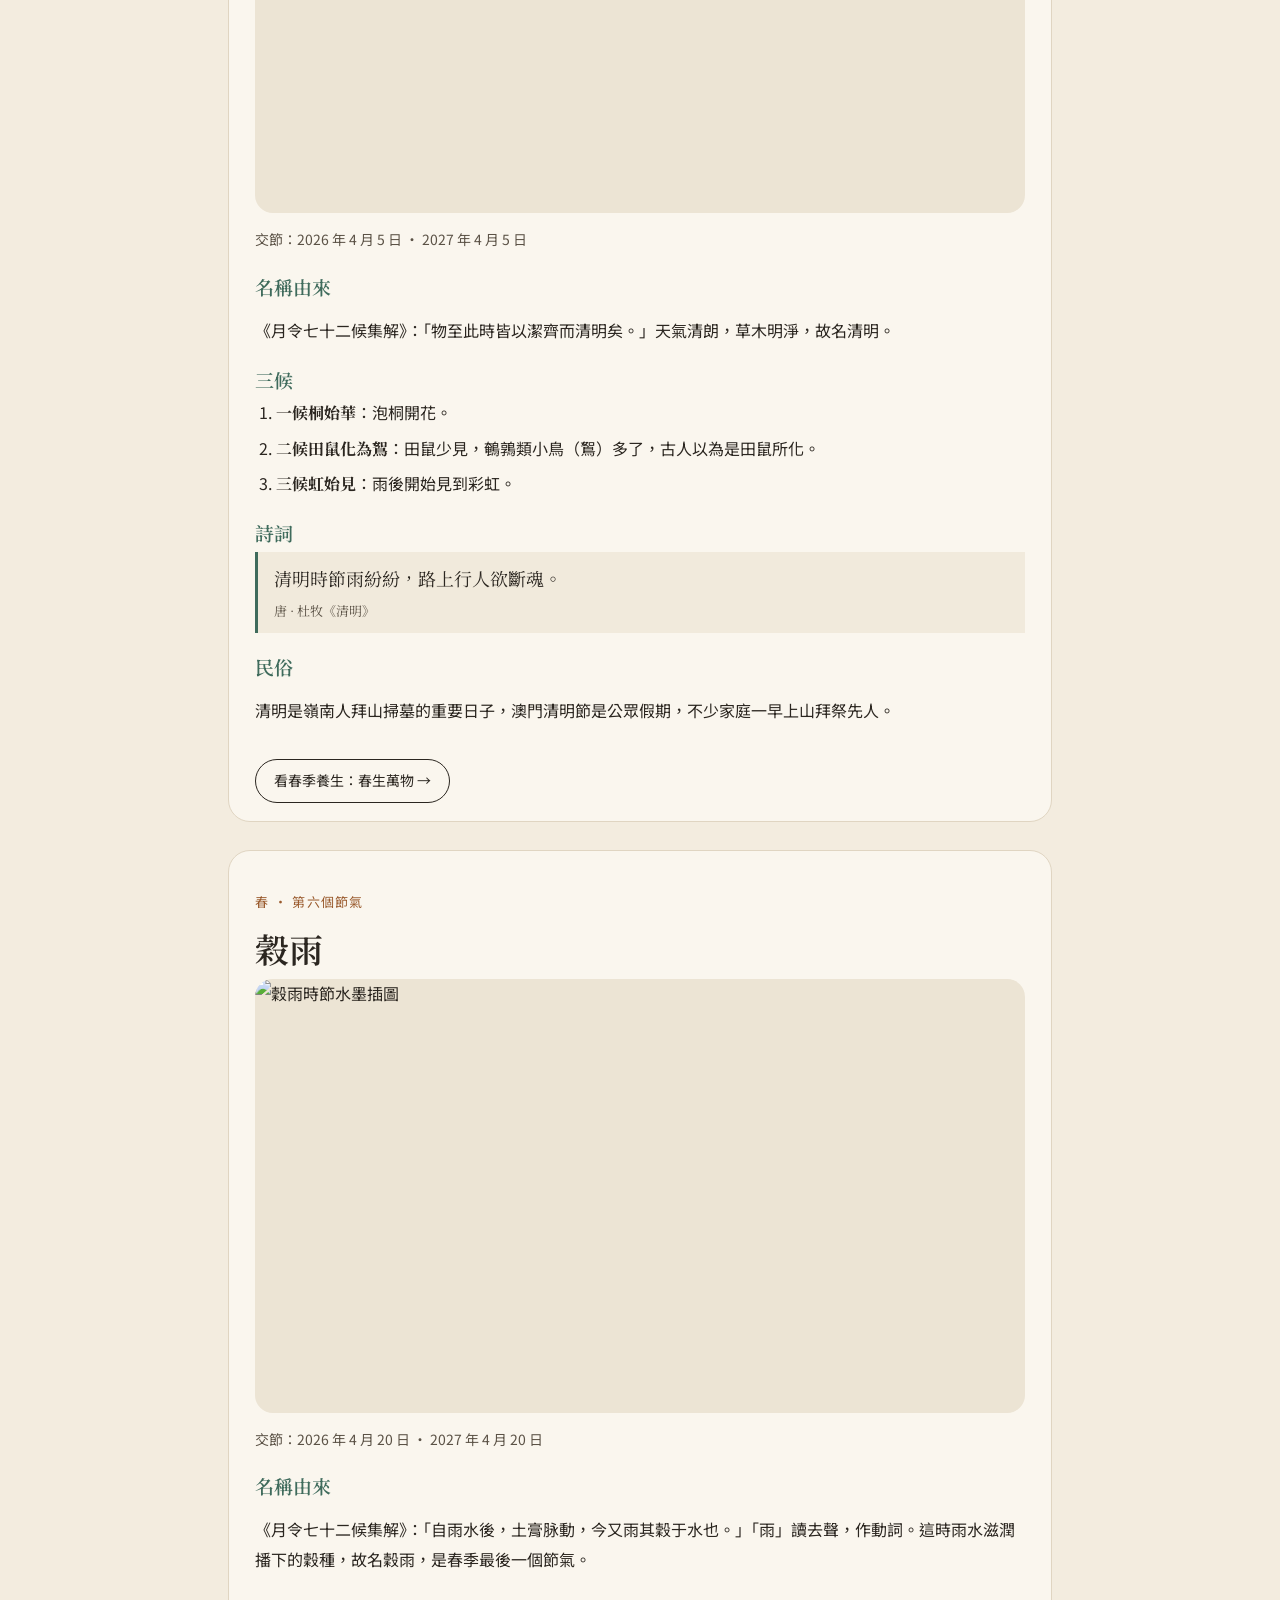
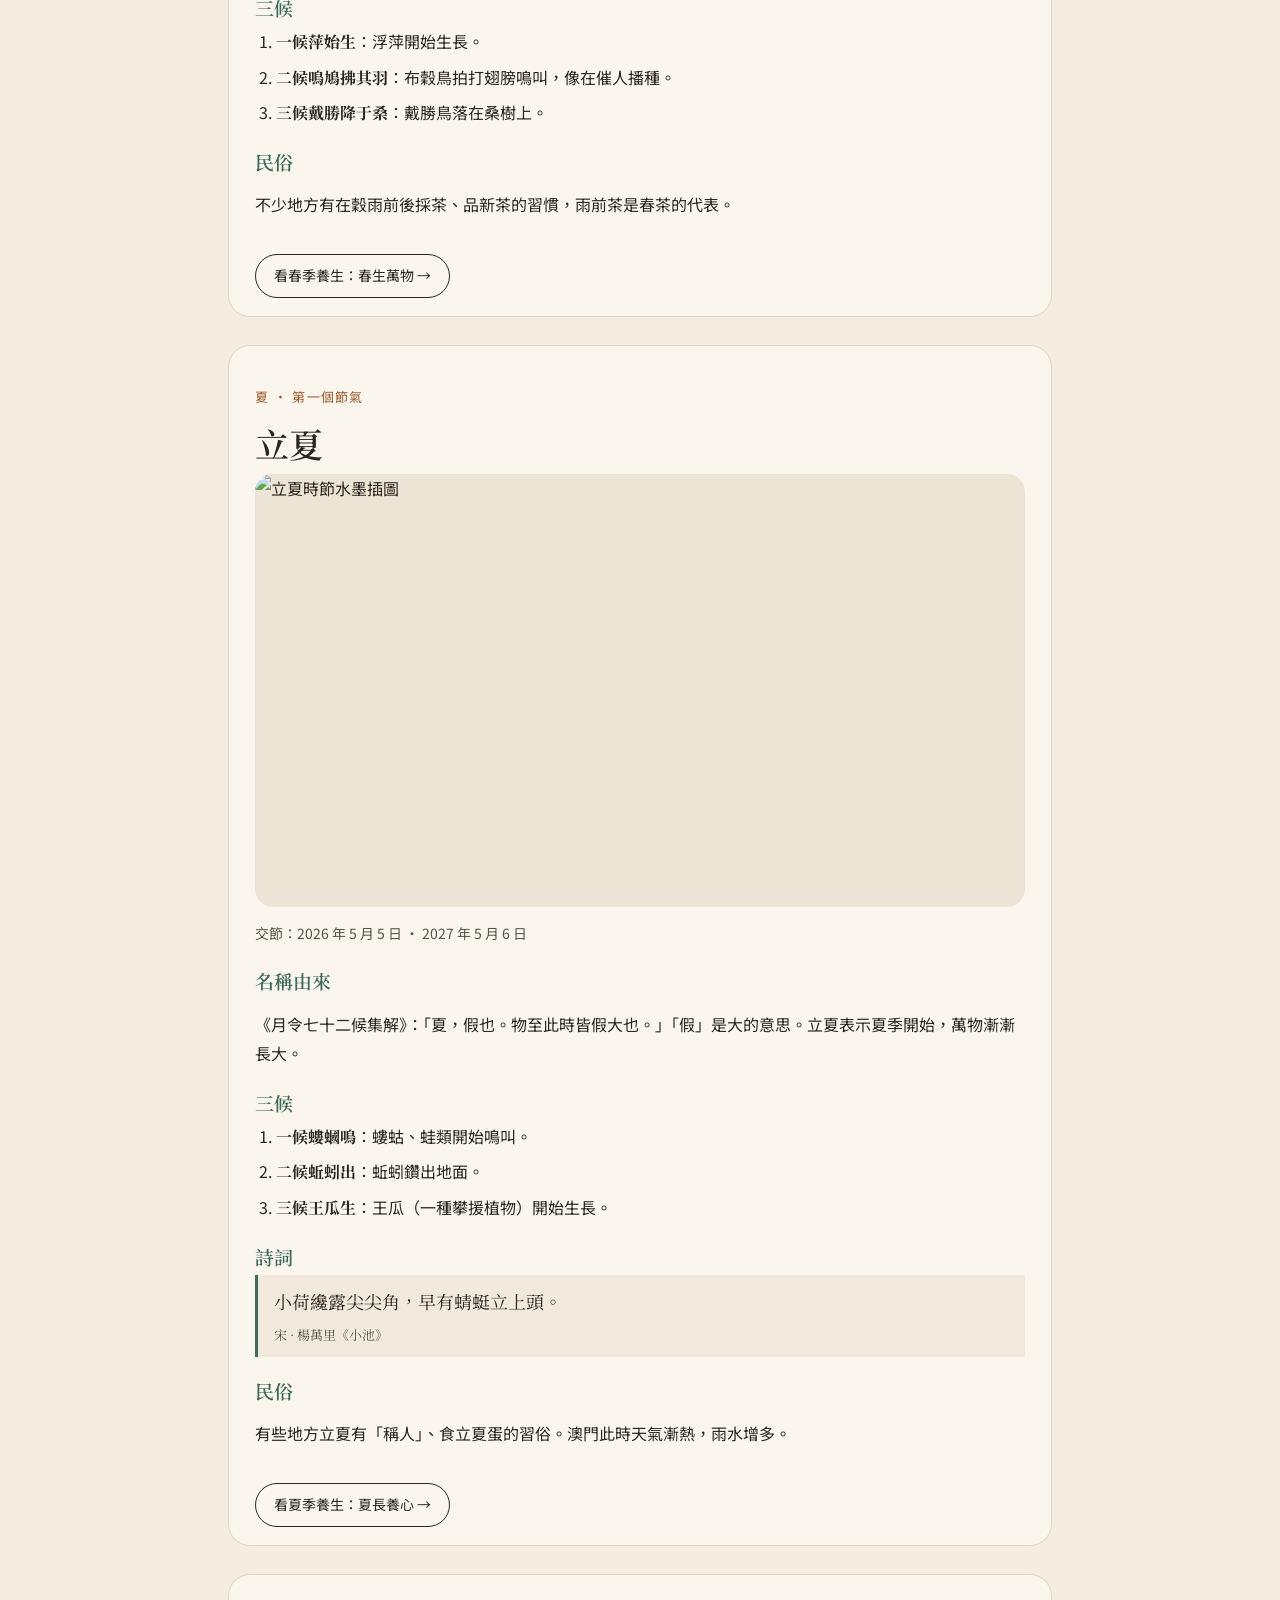
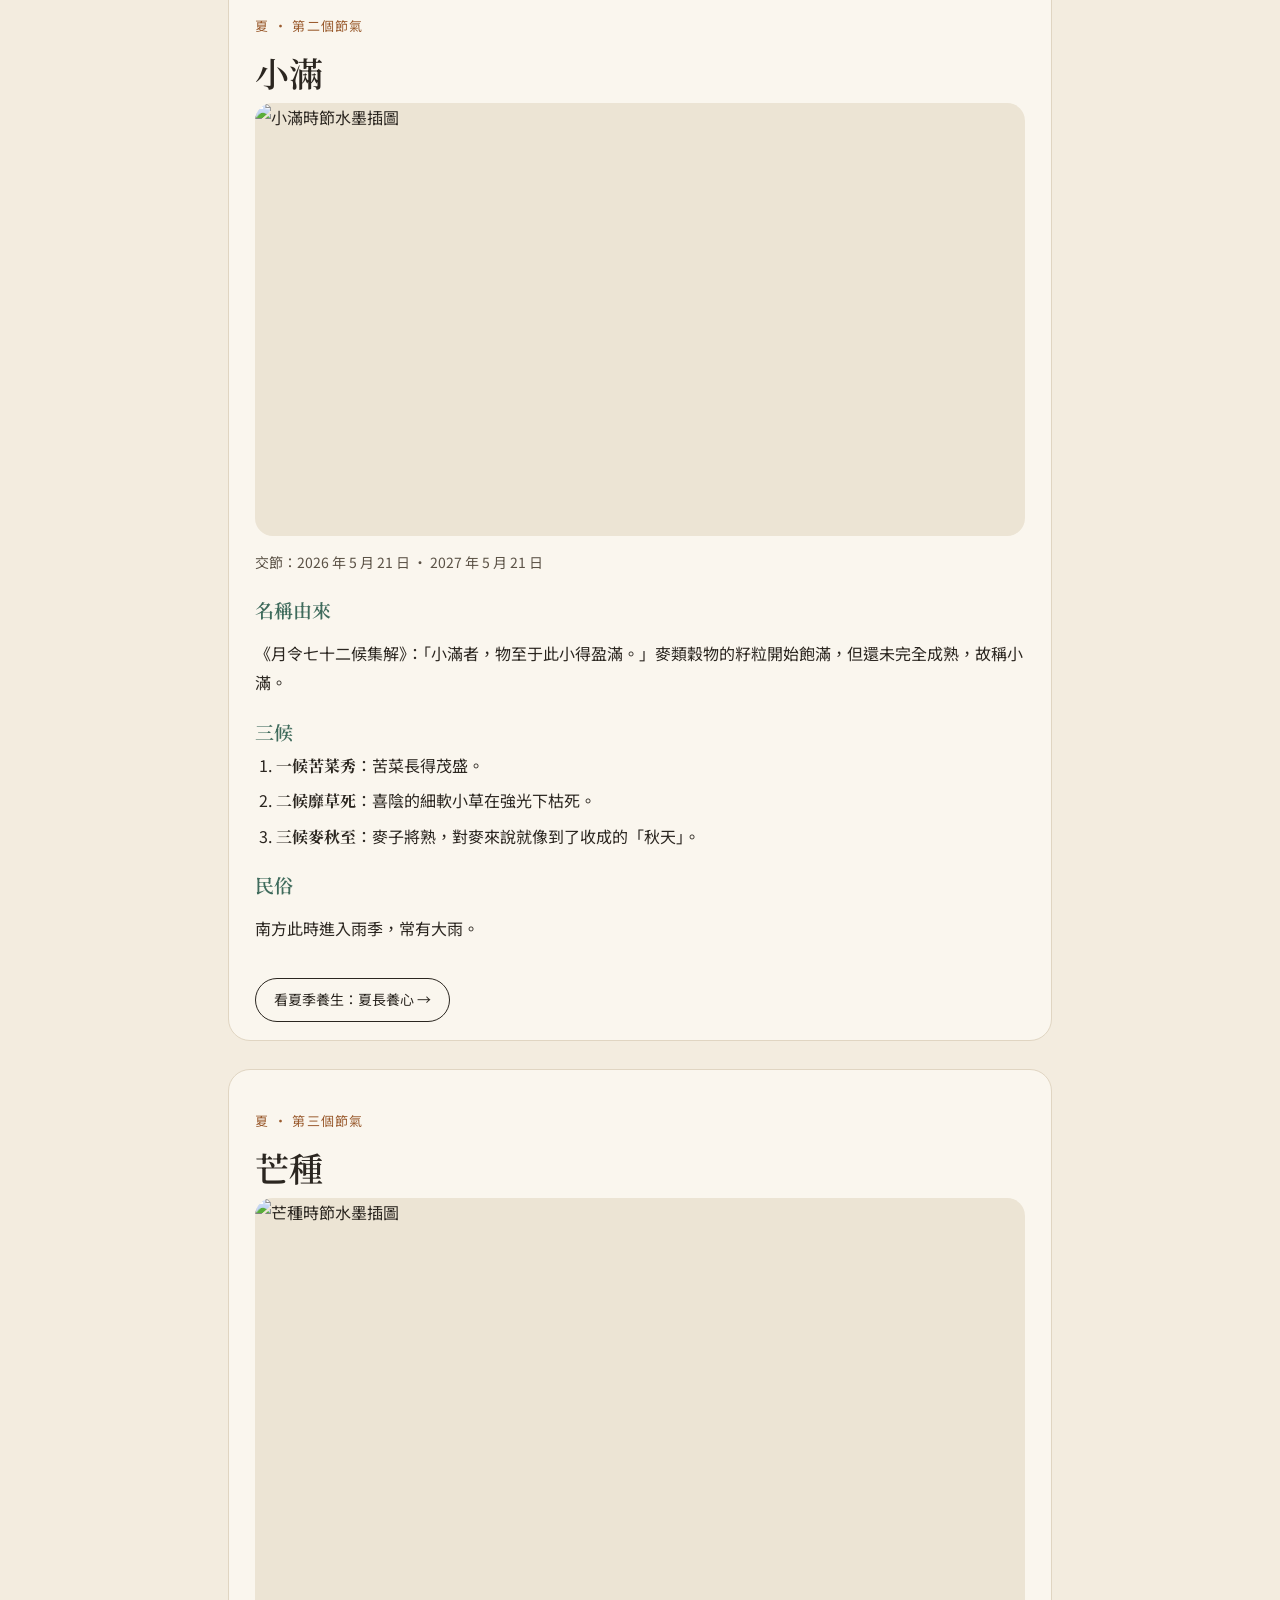
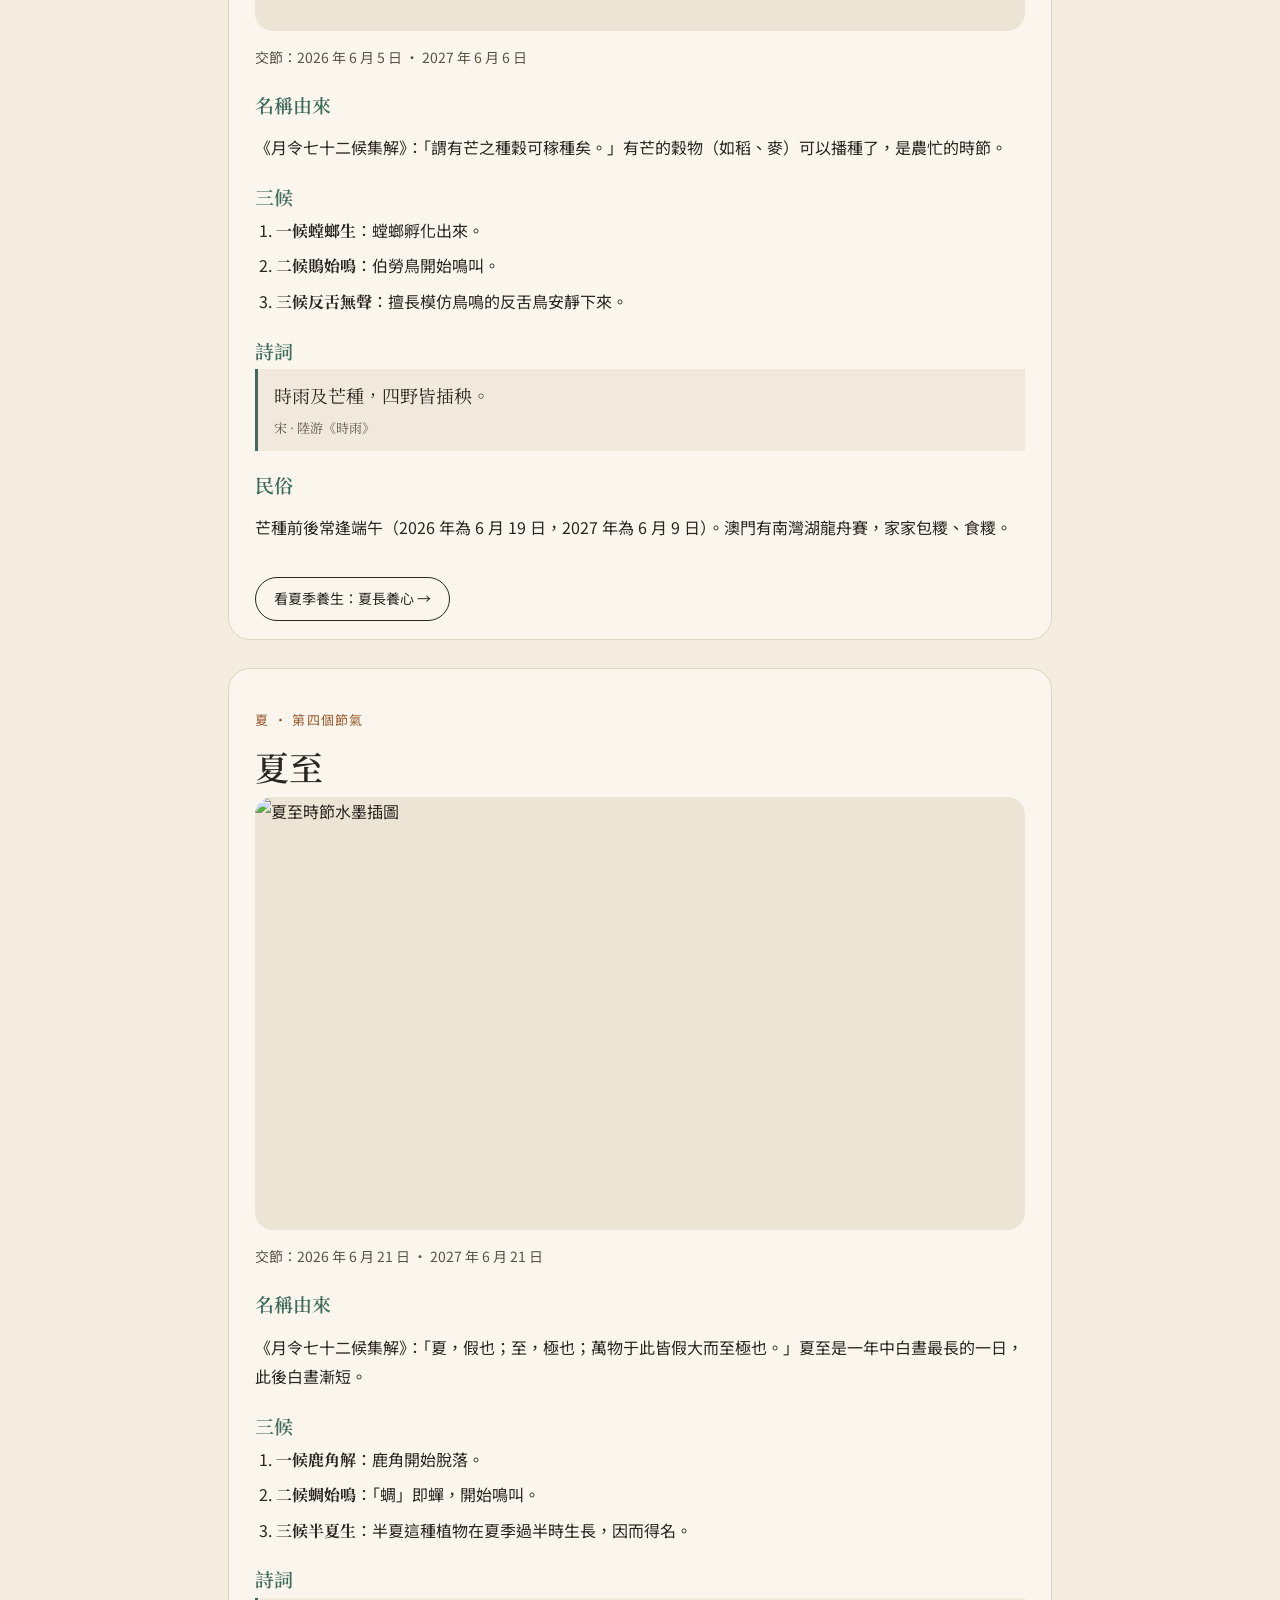
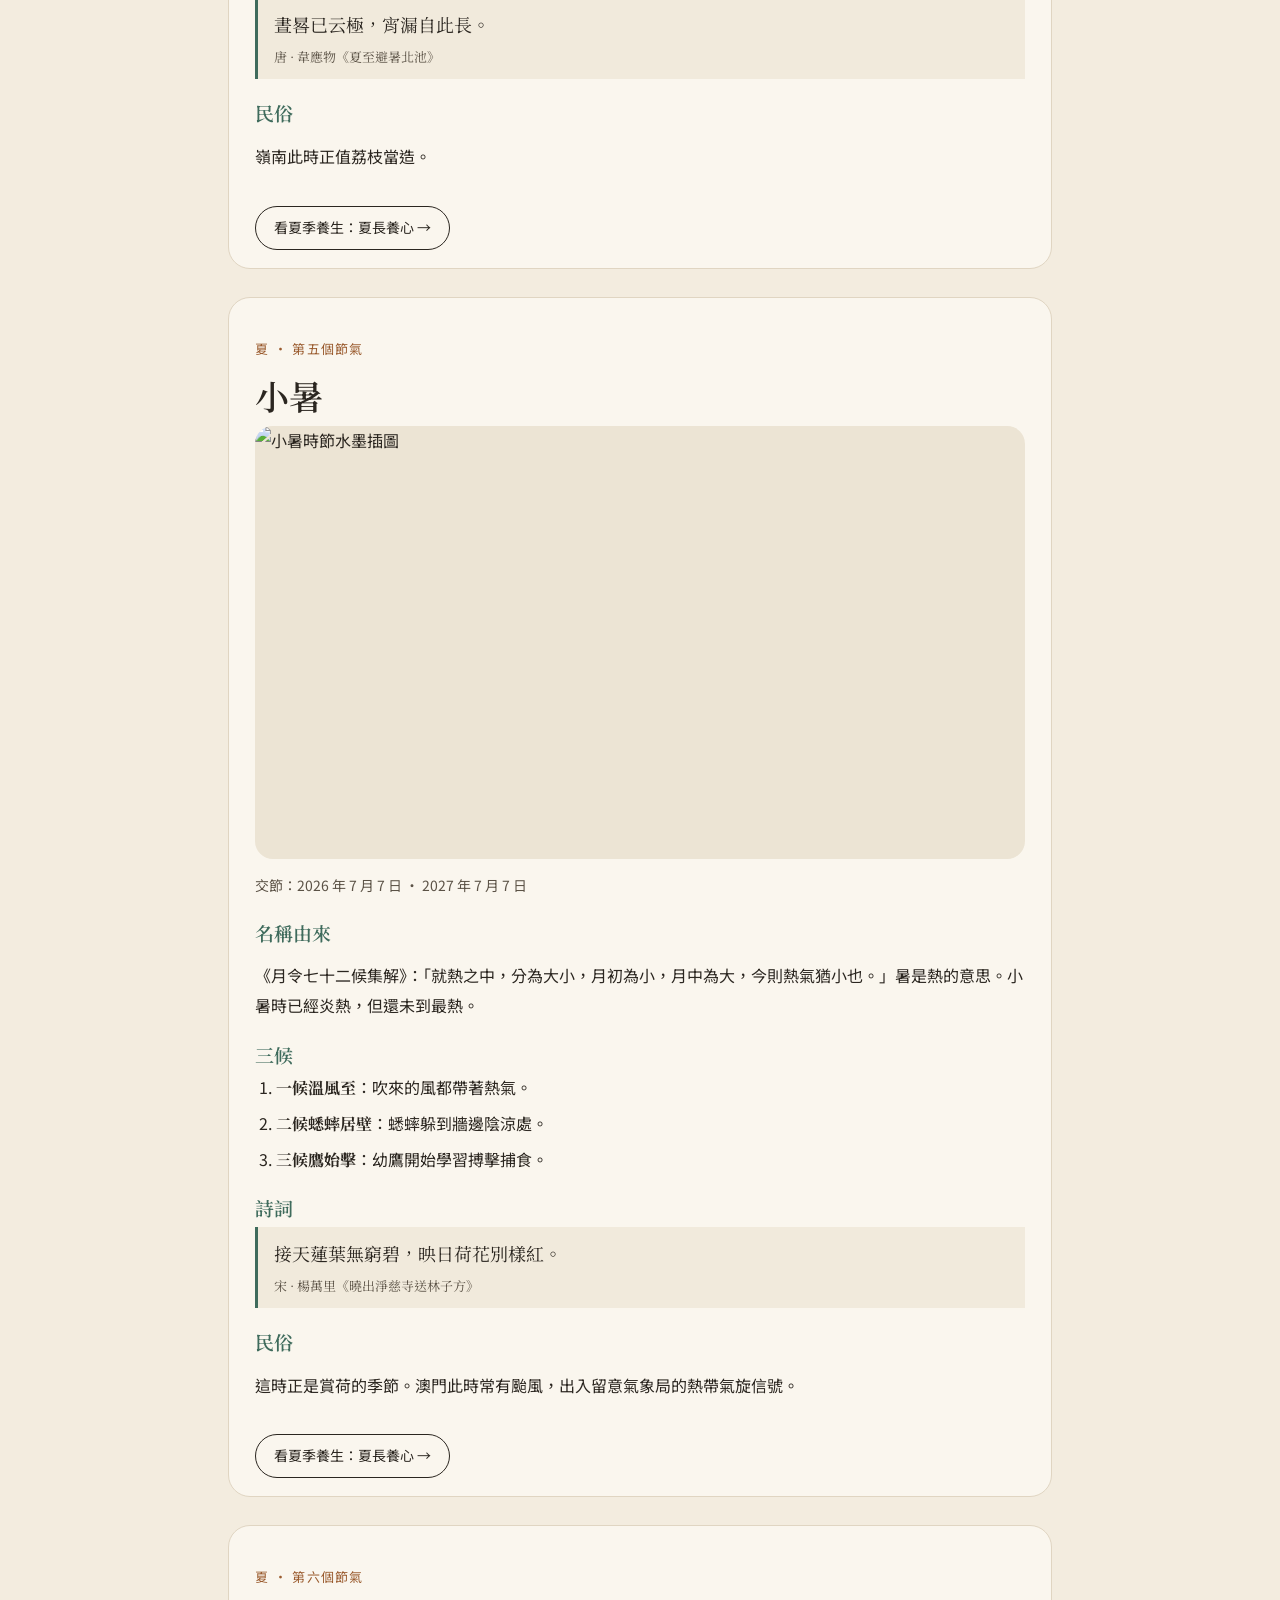
==== commit bd9f8c23: "fix nav: show 體質/食譜保健 from first load; unify static page chrome SPA site-frame and prerendered HTML " ====
--- a/jieqi/index.html
+++ b/jieqi/index.html
@@ -1,11 +1,11 @@
 <!DOCTYPE html><html lang="zh-Hant"><head><meta charset="utf-8"><meta name="viewport" content="width=device-width, initial-scale=1"><title>二十四節氣 · 四時調攝</title><meta name="description" content="二十四節氣的名稱由來、三候、詩詞與嶺南民俗，以及五行與四季、《內經》四時原文。"><meta property="og:title" content="二十四節氣 · 四時調攝"><meta property="og:description" content="二十四節氣的名稱由來、三候、詩詞與嶺南民俗，以及五行與四季、《內經》四時原文。"><meta property="og:url" content="https://tcmmacau.github.io/yangsheng/jieqi/"><meta property="og:type" content="website"><meta property="og:image" content="https://tcmmacau.github.io/yangsheng/og.jpg"><meta name="twitter:card" content="summary_large_image"><link rel="canonical" href="https://tcmmacau.github.io/yangsheng/jieqi/"><link rel="icon" type="image/svg+xml" href="/yangsheng/favicon.svg"><meta name="theme-color" content="#f3ecdf"><link rel="stylesheet" href="https://fonts.googleapis.com/css2?family=Noto+Sans+TC:wght@400;500&family=Noto+Serif+TC:wght@500;600;700&display=swap"><script data-goatcounter="https://tcmmacau.goatcounter.com/count" async src="//gc.zgo.at/count.js"></script><style>
 :root{--paper:#f3ecdf;--ink:#2b2620;--soft:#5b5246;--line:#e0d5c2;--card:#faf6ee;--jade:#3F6B5C;--clay:#9a5b2e}
 *{box-sizing:border-box}body{margin:0;background:var(--paper);color:var(--ink);font:16px/1.85 'Noto Sans TC',sans-serif}
-a{color:var(--jade)}header{border-bottom:1px solid var(--line);background:rgba(243,236,223,.95)}
+a{color:var(--jade)}/* header chrome via .site-hdr */
 .wrap{max-width:860px;margin:0 auto;padding:0 18px}
 .top{display:flex;align-items:center;justify-content:space-between;gap:12px;padding:12px 0}
 .top img{height:30px}.top a{text-decoration:none;color:var(--ink);font-family:'Noto Serif TC',serif}
-nav{display:flex;gap:18px;font-size:14px;padding-bottom:10px;overflow-x:auto}nav a{color:var(--soft);text-decoration:none;white-space:nowrap}
+/* nav chrome via .hdr-nav */
 h1,h2,h3{font-family:'Noto Serif TC',serif;font-weight:600;line-height:1.3}
 h1{font-size:44px;margin:36px 0 6px}.lead{color:var(--soft);margin:0 0 24px}
 .kicker{color:var(--clay);font-size:13px;letter-spacing:.1em}
@@ -20,8 +20,28 @@
 .to{display:inline-block;margin-top:18px;padding:8px 18px;border:1px solid var(--ink);border-radius:99px;color:var(--ink);text-decoration:none;font-size:14px}
 footer{color:var(--soft);font-size:13px;padding:10px 0 40px}
 @media(max-width:480px){h1{font-size:34px}article{padding:20px 18px 14px}article h2{font-size:28px}blockquote{font-size:16px}}
-.grid{display:grid;grid-template-columns:repeat(auto-fill,minmax(64px,1fr));gap:8px;margin:0 0 30px}.grid a{text-align:center;font-size:15px;padding:4px 0;border:1px solid var(--line);border-radius:99px;text-decoration:none;color:var(--soft);font-family:'Noto Serif TC',serif}.grid a.now{background:var(--jade);color:#fff;border-color:var(--jade)}.sg{font-size:13px;color:var(--clay);letter-spacing:.2em;margin:26px 0 8px}.wx{display:grid;grid-template-columns:repeat(5,1fr);gap:8px;margin:10px 0}.wx div{background:#f1eadc;border-radius:14px;padding:10px 6px;text-align:center;font-size:14px}.wx b{display:block;font-family:'Noto Serif TC',serif;font-size:20px;color:var(--jade)}@media(max-width:480px){.wx{grid-template-columns:repeat(3,1fr)}}.ill{display:block;width:100%;height:auto;border-radius:18px;margin:8px 0 14px;background:#ece4d4}</style><script src="/yangsheng/jieqi.js" defer></script></head><body>
-<header><div class="wrap"><div class="top"><a href="/yangsheng/"><img src="/yangsheng/brand/kiangwu-logo.png" alt="鏡湖醫院"> 四時調攝</a></div><nav><a href="/yangsheng/">總覽</a><a href="/yangsheng/season/spring/">春</a><a href="/yangsheng/season/summer/">夏</a><a href="/yangsheng/season/autumn/">秋</a><a href="/yangsheng/season/winter/">冬</a><a href="/yangsheng/suixi/">食單</a><a href="/yangsheng/jieqi/" aria-current="page" style="color:var(--ink)">節氣</a><a href="/yangsheng/wenhua/">文化</a><a href="/yangsheng/tizhi/">體質</a><a href="/yangsheng/shiling/">食譜保健</a></nav></div></header>
+.grid{display:grid;grid-template-columns:repeat(auto-fill,minmax(64px,1fr));gap:8px;margin:0 0 30px}.grid a{text-align:center;font-size:15px;padding:4px 0;border:1px solid var(--line);border-radius:99px;text-decoration:none;color:var(--soft);font-family:'Noto Serif TC',serif}.grid a.now{background:var(--jade);color:#fff;border-color:var(--jade)}.sg{font-size:13px;color:var(--clay);letter-spacing:.2em;margin:26px 0 8px}.wx{display:grid;grid-template-columns:repeat(5,1fr);gap:8px;margin:10px 0}.wx div{background:#f1eadc;border-radius:14px;padding:10px 6px;text-align:center;font-size:14px}.wx b{display:block;font-family:'Noto Serif TC',serif;font-size:20px;color:var(--jade)}@media(max-width:480px){.wx{grid-template-columns:repeat(3,1fr)}}.ill{display:block;width:100%;height:auto;border-radius:18px;margin:8px 0 14px;background:#ece4d4}
+/* site chrome aligned with SPA */
+.site-hdr{position:sticky;top:0;z-index:20;border-bottom:1px solid var(--line,#d8ccb6);background:rgba(243,236,223,.95);backdrop-filter:blur(4px);-webkit-backdrop-filter:blur(4px)}
+.hdr-top{max-width:72rem;margin:0 auto;padding:12px 16px;display:flex;align-items:center;justify-content:space-between;gap:12px}
+.brand{display:flex;align-items:center;gap:12px;min-width:0;text-decoration:none;color:var(--ink,#1c241f)}
+.brand img{height:40px;width:auto;max-width:10rem;object-fit:contain;flex-shrink:0}
+.brand-txt{min-width:0}.brand-title{display:block;font-family:'Noto Serif TC',serif;font-size:1.25rem;line-height:1;color:var(--ink,#1c241f)}
+.brand-sub{display:none;margin-top:4px;font-size:12px;color:var(--muted,#6e6558)}
+@media(min-width:640px){.brand img{height:44px;max-width:none}.brand-sub{display:block}}
+.hdr-actions{display:flex;align-items:center;gap:8px}
+.notes-btn{display:inline-flex;align-items:center;height:44px;padding:0 12px;border:1px solid var(--line,#d8ccb6);border-radius:999px;font-size:14px;color:var(--ink,#1c241f);text-decoration:none}
+.hdr-nav{max-width:72rem;margin:0 auto;padding:0 16px 12px;display:flex;flex-wrap:wrap;gap:4px}
+.nav-pill{display:inline-flex;align-items:center;height:44px;padding:0 16px;border-radius:999px;font-size:14px;color:var(--soft,#3d4942);text-decoration:none;flex-shrink:0;white-space:nowrap}
+.nav-pill:hover{background:#e6dcc8}.nav-pill.on{background:var(--ink,#1c241f);color:#f3ecdf}
+.site-ftr{margin-top:4rem;border-top:1px solid var(--line,#d8ccb6)}
+.ftr-inner{max-width:72rem;margin:0 auto;padding:32px 16px;display:flex;flex-wrap:wrap;align-items:center;gap:16px}
+.ftr-inner img{height:48px;width:auto;object-fit:contain}
+.ftr-txt{min-width:0;flex:1;font-size:14px;color:var(--muted,#6e6558);line-height:1.65}
+.ftr-note{margin-top:12px}
+@media print{.site-hdr,.site-ftr{display:none!important}}
+</style><script src="/yangsheng/jieqi.js" defer></script></head><body>
+<header class="site-hdr"><div class="hdr-top mx-auto flex"><a class="brand" href="/yangsheng/"><img src="/yangsheng/brand/kiangwu-logo.png" alt="鏡湖醫院 Kiang Wu Hospital"/><span class="brand-txt"><span class="brand-title">四時調攝</span><span class="brand-sub">中醫四季養生</span></span></a><div class="hdr-actions flex items-center gap-2"><a class="notes-btn" href="/yangsheng/notes/">箋</a></div></div><nav class="hdr-nav" aria-label="站內導覽"><a href="/yangsheng/" class="nav-pill">總覽</a><a href="/yangsheng/season/spring/" class="nav-pill">春</a><a href="/yangsheng/season/summer/" class="nav-pill">夏</a><a href="/yangsheng/season/autumn/" class="nav-pill">秋</a><a href="/yangsheng/season/winter/" class="nav-pill">冬</a><a href="/yangsheng/suixi/" class="nav-pill">食單</a><a href="/yangsheng/jieqi/" class="nav-pill on" aria-current="page">節氣</a><a href="/yangsheng/wenhua/" class="nav-pill">文化</a><a href="/yangsheng/tizhi/" class="nav-pill">體質</a><a href="/yangsheng/shiling/" class="nav-pill">食譜保健</a></nav></header>
 <main class="wrap"><p class="kicker" style="margin-top:32px">天人相應 · 二十四節氣</p><h1 style="margin-top:4px">二十四節氣</h1>
 <p class="lead">古人按太陽在黃道上的位置，把一年分成二十四個節氣，每個節氣約十五日，又分「三候」，每候約五日。三候記錄的是古代黃河流域的物候，有些是古人的想像，讀來可當作文化來欣賞。</p>
 <div class="grid" id="jq-grid"><a href="#lichun" data-jq="立春">立春</a><a href="#yushui" data-jq="雨水">雨水</a><a href="#jingzhe" data-jq="驚蟄">驚蟄</a><a href="#chunfen" data-jq="春分">春分</a><a href="#qingming" data-jq="清明">清明</a><a href="#guyu" data-jq="穀雨">穀雨</a><a href="#lixia" data-jq="立夏">立夏</a><a href="#xiaoman" data-jq="小滿">小滿</a><a href="#mangzhong" data-jq="芒種">芒種</a><a href="#xiazhi" data-jq="夏至">夏至</a><a href="#xiaoshu" data-jq="小暑">小暑</a><a href="#dashu" data-jq="大暑">大暑</a><a href="#liqiu" data-jq="立秋">立秋</a><a href="#chushu" data-jq="處暑">處暑</a><a href="#bailu" data-jq="白露">白露</a><a href="#qiufen" data-jq="秋分">秋分</a><a href="#hanlu" data-jq="寒露">寒露</a><a href="#shuangjiang" data-jq="霜降">霜降</a><a href="#lidong" data-jq="立冬">立冬</a><a href="#xiaoxue" data-jq="小雪">小雪</a><a href="#daxue" data-jq="大雪">大雪</a><a href="#dongzhi" data-jq="冬至">冬至</a><a href="#xiaohan" data-jq="小寒">小寒</a><a href="#dahan" data-jq="大寒">大寒</a></div>
@@ -75,4 +95,4 @@
 <h3>名稱由來</h3><p>《月令七十二候集解》：「月初寒尚小，故云。月半則大矣。」天氣漸冷，但還未到最冷，故稱小寒。</p><h3>三候</h3><ol><li><b>一候鴈北鄉</b>：「鄉」同「向」，大雁開始向北飛。</li><li><b>二候鵲始巢</b>：喜鵲開始築巢。</li><li><b>三候雉雊</b>：野雞開始鳴叫求偶。</li></ol><h3>詩詞</h3><blockquote>牆角數枝梅，凌寒獨自開。<cite>宋 · 王安石《梅花》</cite></blockquote><h3>民俗</h3><p>小寒前後常逢臘八（2027 年 1 月 15 日），北方有食臘八粥的習俗。</p>
 <a class="to" href="/yangsheng/season/winter/">看冬季養生：冬藏補腎 →</a></article><article id="dahan"><p class="kicker">冬 · 第六個節氣</p><h2>大寒</h2><img class="ill" src="/yangsheng/art/jieqi/dahan.jpg" width="1280" height="720" loading="lazy" decoding="async" alt="大寒時節水墨插圖"><p class="date">交節：2026 年 1 月 20 日 · 2027 年 1 月 20 日</p>
 <h3>名稱由來</h3><p>《月令七十二候集解》：「大寒，十二月中。」大寒是二十四節氣的最後一個，也是一年中最冷的時候，之後又是立春。</p><h3>三候</h3><ol><li><b>一候雞乳</b>：母雞開始孵小雞。</li><li><b>二候征鳥厲疾</b>：鷹隼等猛禽捕食迅猛。</li><li><b>三候水澤腹堅</b>：湖泊的冰一直凍到中心，又厚又堅。</li></ol><h3>民俗</h3><p>大寒臨近農曆新年，廣東人有「年廿八，洗邋遢」的習慣，家家大掃除、辦年貨。</p>
-<a class="to" href="/yangsheng/season/winter/">看冬季養生：冬藏補腎 →</a></article><script>(function(){var d=new Date(Date.now()+8*3600e3).toISOString().slice(0,10),L=[["2026-01-05", "小寒"], ["2026-01-20", "大寒"], ["2026-02-04", "立春"], ["2026-02-18", "雨水"], ["2026-03-05", "驚蟄"], ["2026-03-20", "春分"], ["2026-04-05", "清明"], ["2026-04-20", "穀雨"], ["2026-05-05", "立夏"], ["2026-05-21", "小滿"], ["2026-06-05", "芒種"], ["2026-06-21", "夏至"], ["2026-07-07", "小暑"], ["2026-07-23", "大暑"], ["2026-08-07", "立秋"], ["2026-08-23", "處暑"], ["2026-09-07", "白露"], ["2026-09-23", "秋分"], ["2026-10-08", "寒露"], ["2026-10-23", "霜降"], ["2026-11-07", "立冬"], ["2026-11-22", "小雪"], ["2026-12-07", "大雪"], ["2026-12-22", "冬至"], ["2027-01-05", "小寒"], ["2027-01-20", "大寒"], ["2027-02-04", "立春"], ["2027-02-19", "雨水"], ["2027-03-06", "驚蟄"], ["2027-03-21", "春分"], ["2027-04-05", "清明"], ["2027-04-20", "穀雨"], ["2027-05-06", "立夏"], ["2027-05-21", "小滿"], ["2027-06-06", "芒種"], ["2027-06-21", "夏至"], ["2027-07-07", "小暑"], ["2027-07-23", "大暑"], ["2027-08-08", "立秋"], ["2027-08-23", "處暑"], ["2027-09-08", "白露"], ["2027-09-23", "秋分"], ["2027-10-08", "寒露"], ["2027-10-23", "霜降"], ["2027-11-07", "立冬"], ["2027-11-22", "小雪"], ["2027-12-07", "大雪"], ["2027-12-22", "冬至"]],c="";L.forEach(function(x){if(x[0]<=d)c=x[1]});document.querySelectorAll("#jq-grid a").forEach(function(a){if(a.dataset.jq===c)a.className="now"})})();</script><footer>內容整理自《月令七十二候集解》《黃帝內經·素問》及古典詩文，節氣時刻以澳門時間計。本站只供養生及文化參考，不能代替執業中醫師面診。</footer></main><script src="/yangsheng/totop.js" defer></script><script src="/yangsheng/share.js?v=1" defer></script></body></html>+<a class="to" href="/yangsheng/season/winter/">看冬季養生：冬藏補腎 →</a></article><script>(function(){var d=new Date(Date.now()+8*3600e3).toISOString().slice(0,10),L=[["2026-01-05", "小寒"], ["2026-01-20", "大寒"], ["2026-02-04", "立春"], ["2026-02-18", "雨水"], ["2026-03-05", "驚蟄"], ["2026-03-20", "春分"], ["2026-04-05", "清明"], ["2026-04-20", "穀雨"], ["2026-05-05", "立夏"], ["2026-05-21", "小滿"], ["2026-06-05", "芒種"], ["2026-06-21", "夏至"], ["2026-07-07", "小暑"], ["2026-07-23", "大暑"], ["2026-08-07", "立秋"], ["2026-08-23", "處暑"], ["2026-09-07", "白露"], ["2026-09-23", "秋分"], ["2026-10-08", "寒露"], ["2026-10-23", "霜降"], ["2026-11-07", "立冬"], ["2026-11-22", "小雪"], ["2026-12-07", "大雪"], ["2026-12-22", "冬至"], ["2027-01-05", "小寒"], ["2027-01-20", "大寒"], ["2027-02-04", "立春"], ["2027-02-19", "雨水"], ["2027-03-06", "驚蟄"], ["2027-03-21", "春分"], ["2027-04-05", "清明"], ["2027-04-20", "穀雨"], ["2027-05-06", "立夏"], ["2027-05-21", "小滿"], ["2027-06-06", "芒種"], ["2027-06-21", "夏至"], ["2027-07-07", "小暑"], ["2027-07-23", "大暑"], ["2027-08-08", "立秋"], ["2027-08-23", "處暑"], ["2027-09-08", "白露"], ["2027-09-23", "秋分"], ["2027-10-08", "寒露"], ["2027-10-23", "霜降"], ["2027-11-07", "立冬"], ["2027-11-22", "小雪"], ["2027-12-07", "大雪"], ["2027-12-22", "冬至"]],c="";L.forEach(function(x){if(x[0]<=d)c=x[1]});document.querySelectorAll("#jq-grid a").forEach(function(a){if(a.dataset.jq===c)a.className="now"})})();</script></main><footer class="site-ftr"><div class="ftr-inner"><img src="/yangsheng/brand/kiangwu-logo.png" alt="鏡湖醫院"/><div class="ftr-txt"><p>內容來自鏡湖醫院四季養生指南《春生萬物》《夏長養心》《秋收潤燥》《冬藏補腎》。</p><p class="ftr-note">本站只供養生參考，不能代替執業中醫師面診、處方或外治操作。急症、出血、高熱、孕產及慢性病用藥期間，請先就醫。</p></div></div></footer><script src="/yangsheng/totop.js" defer></script><script src="/yangsheng/share.js?v=1" defer></script><script src="/yangsheng/home-music.js?v=1" defer></script></body></html>
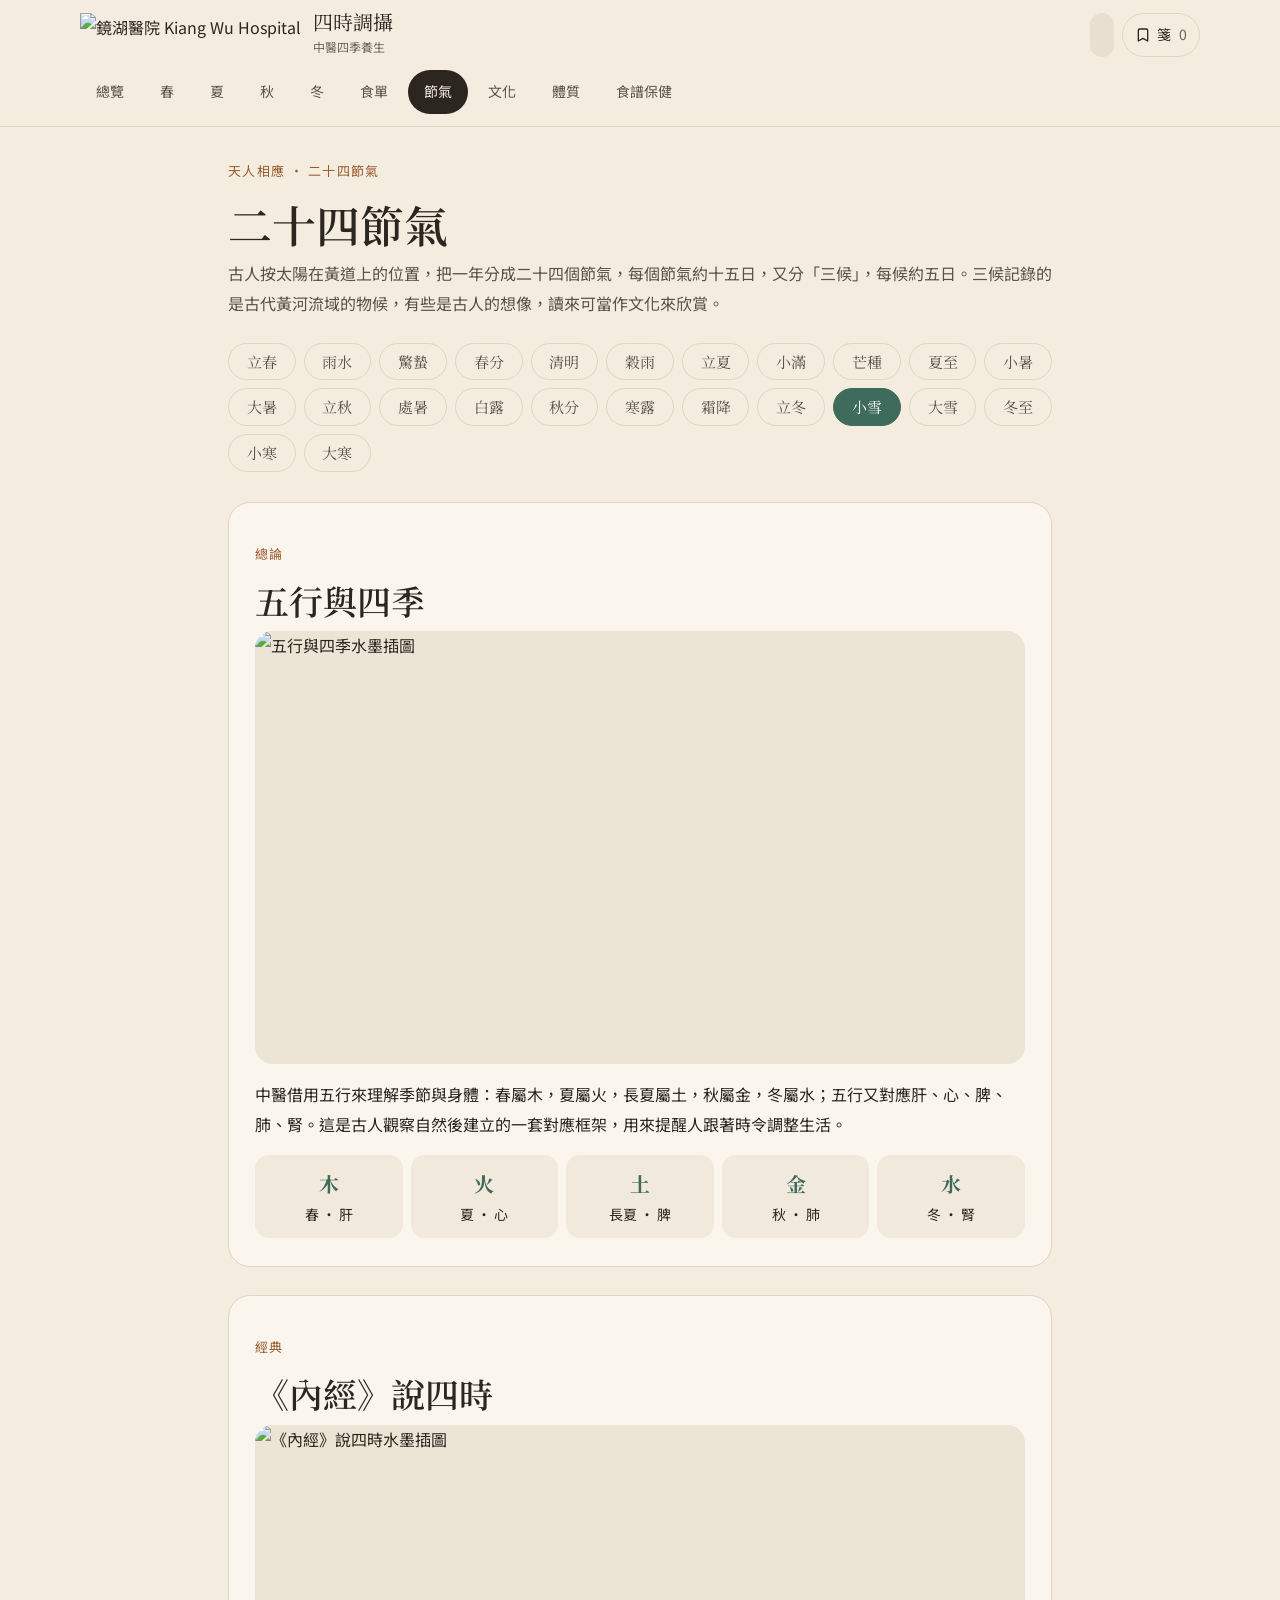
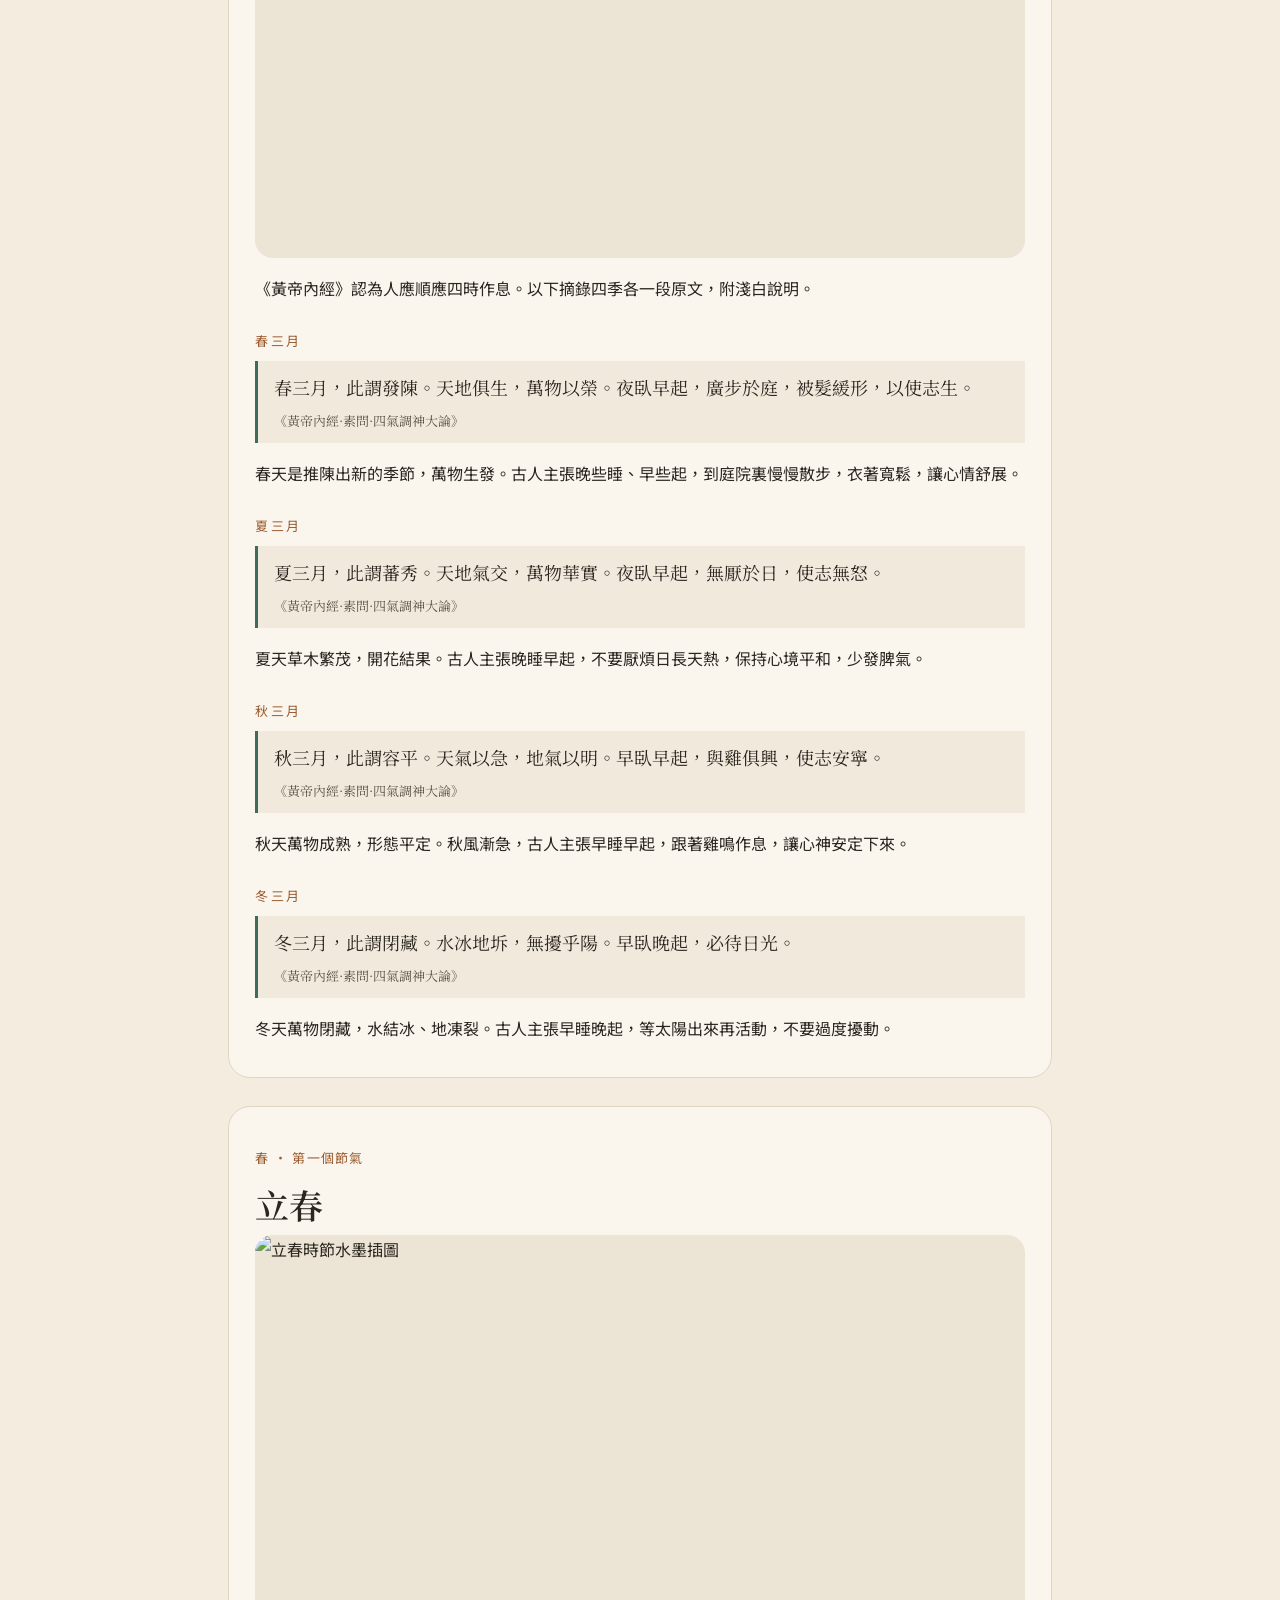
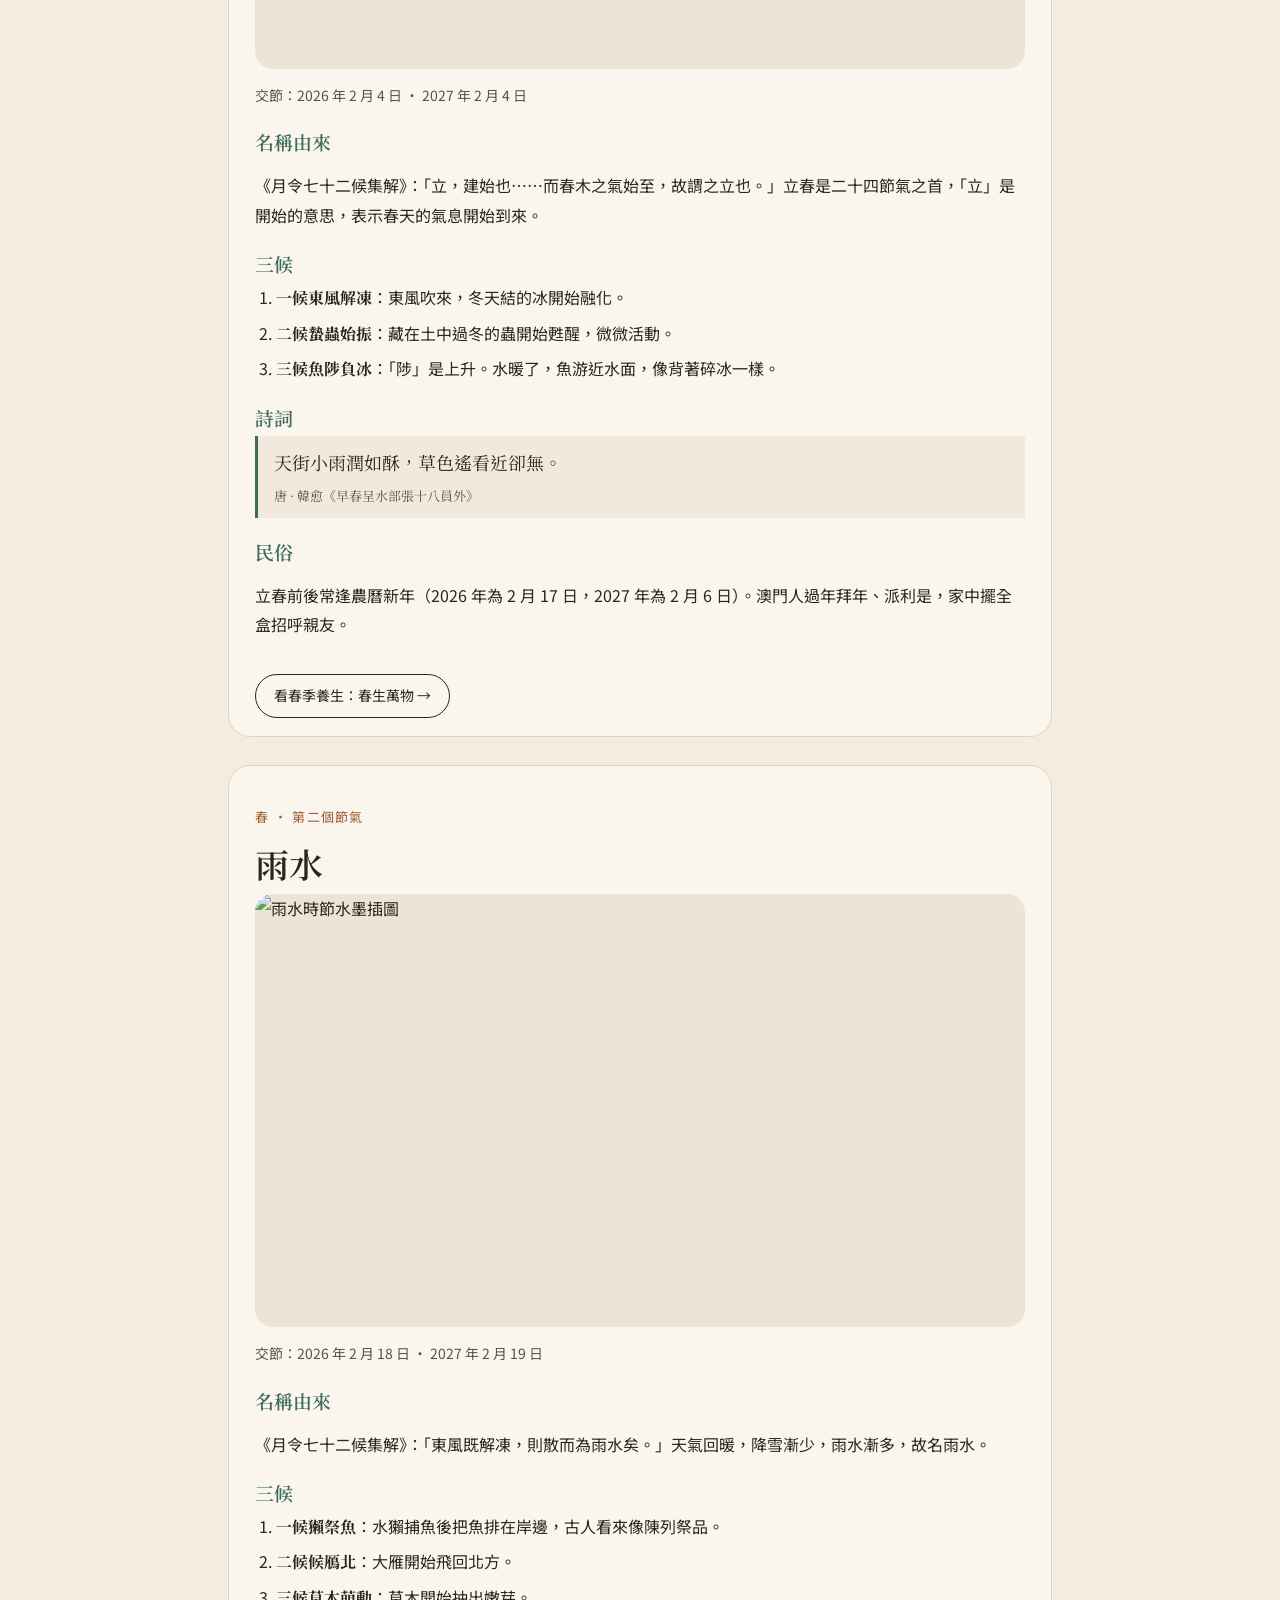
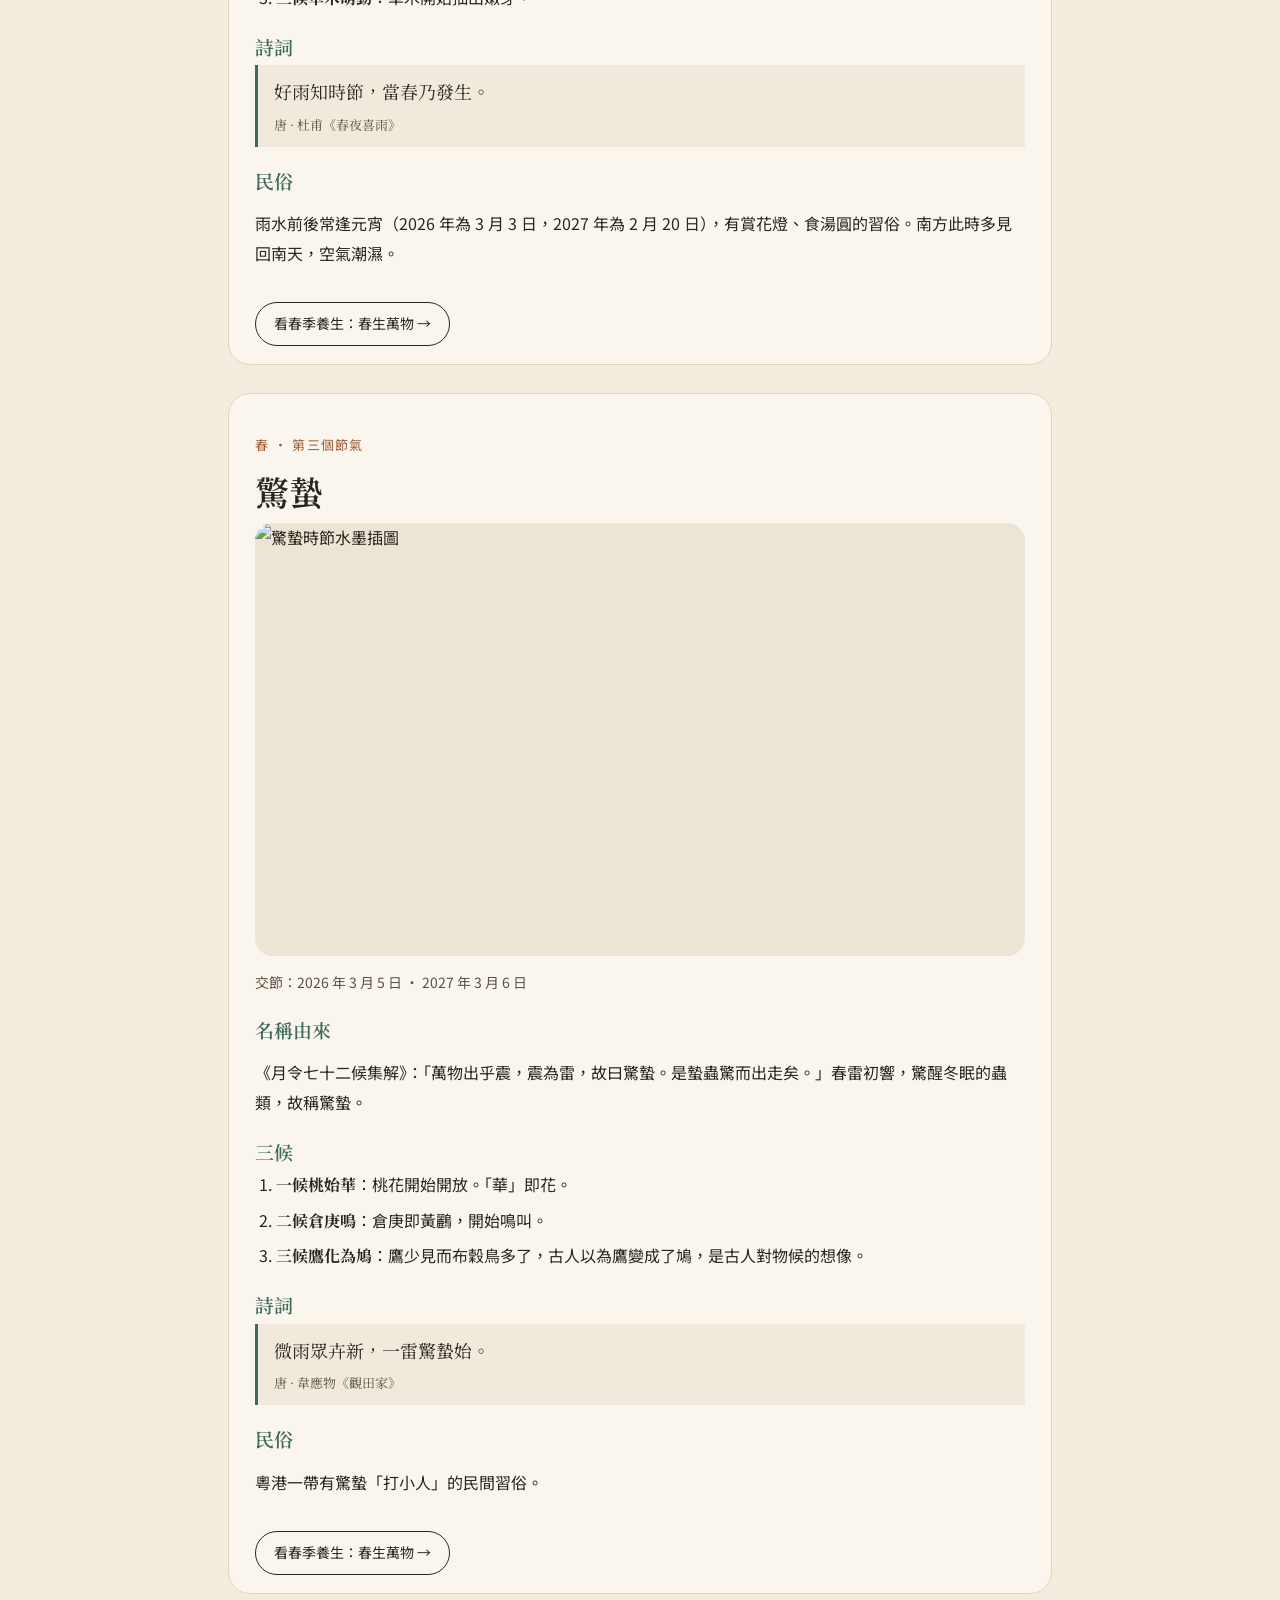
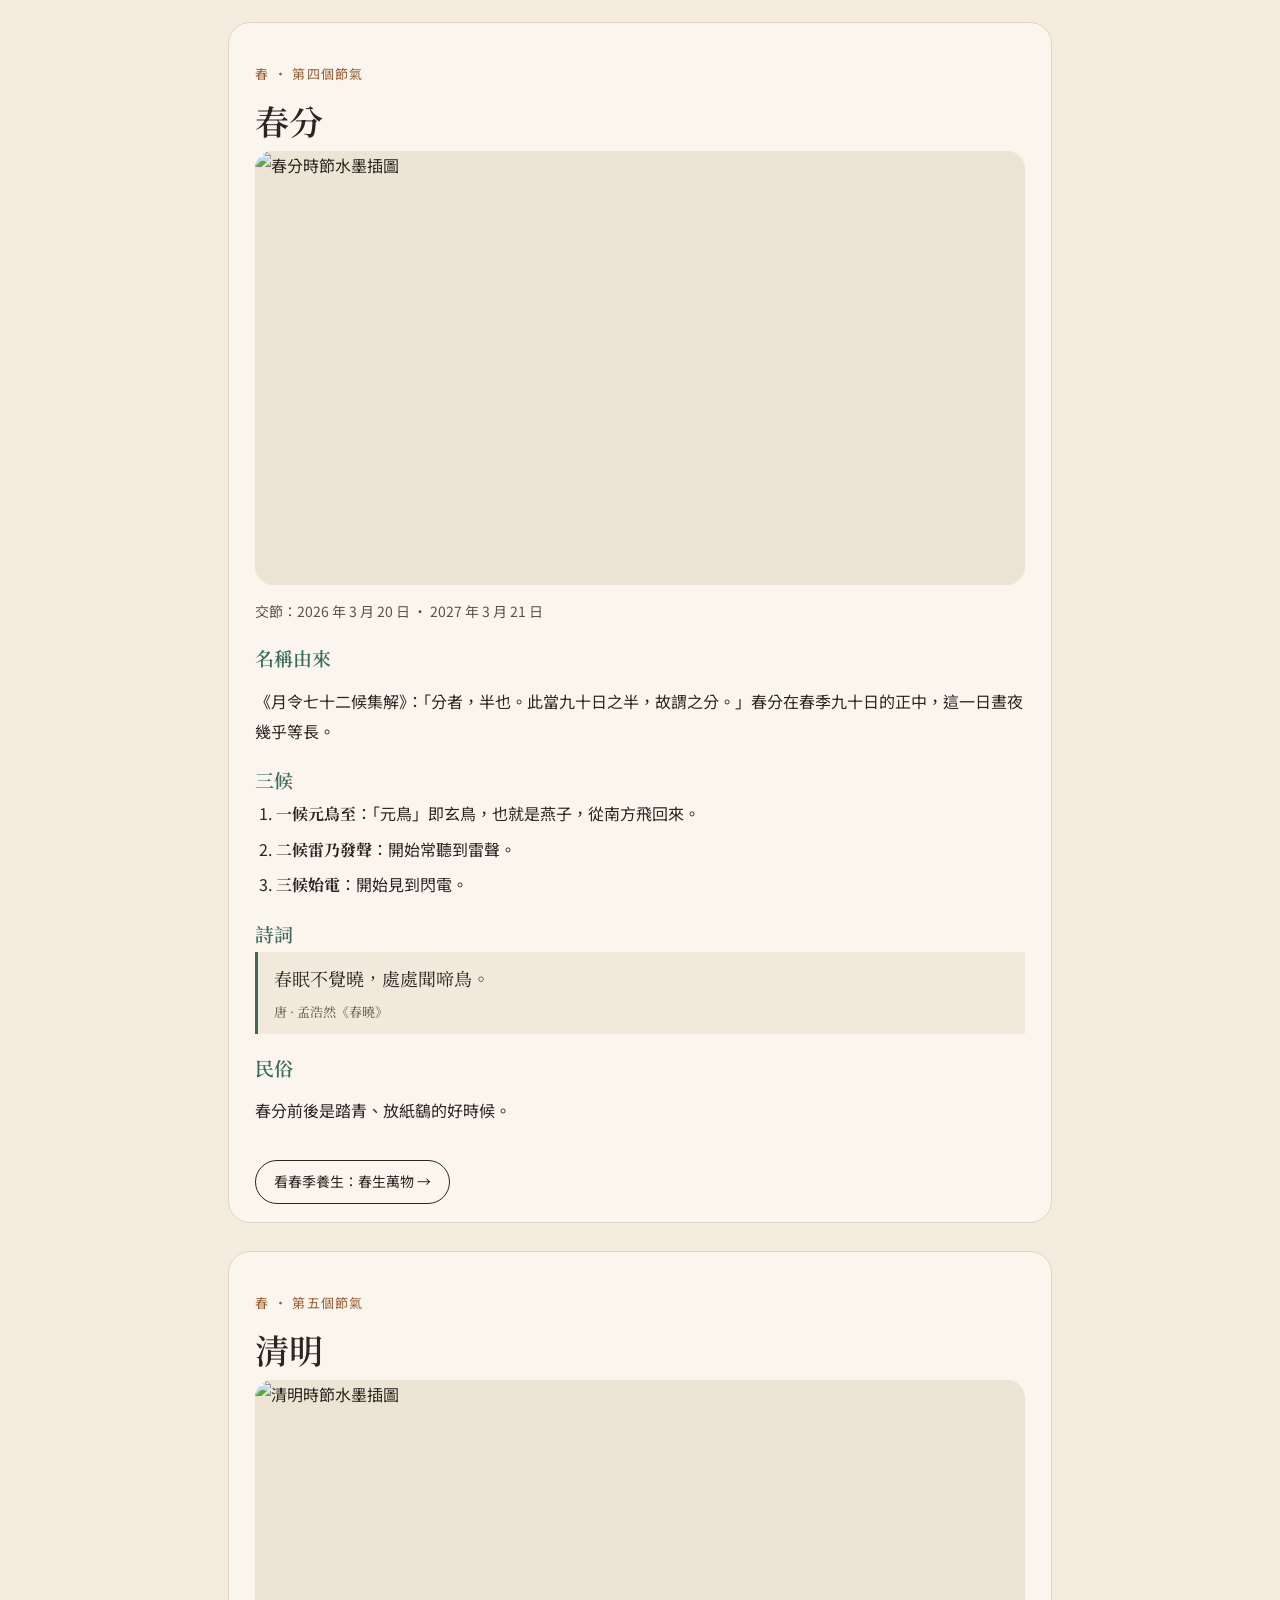
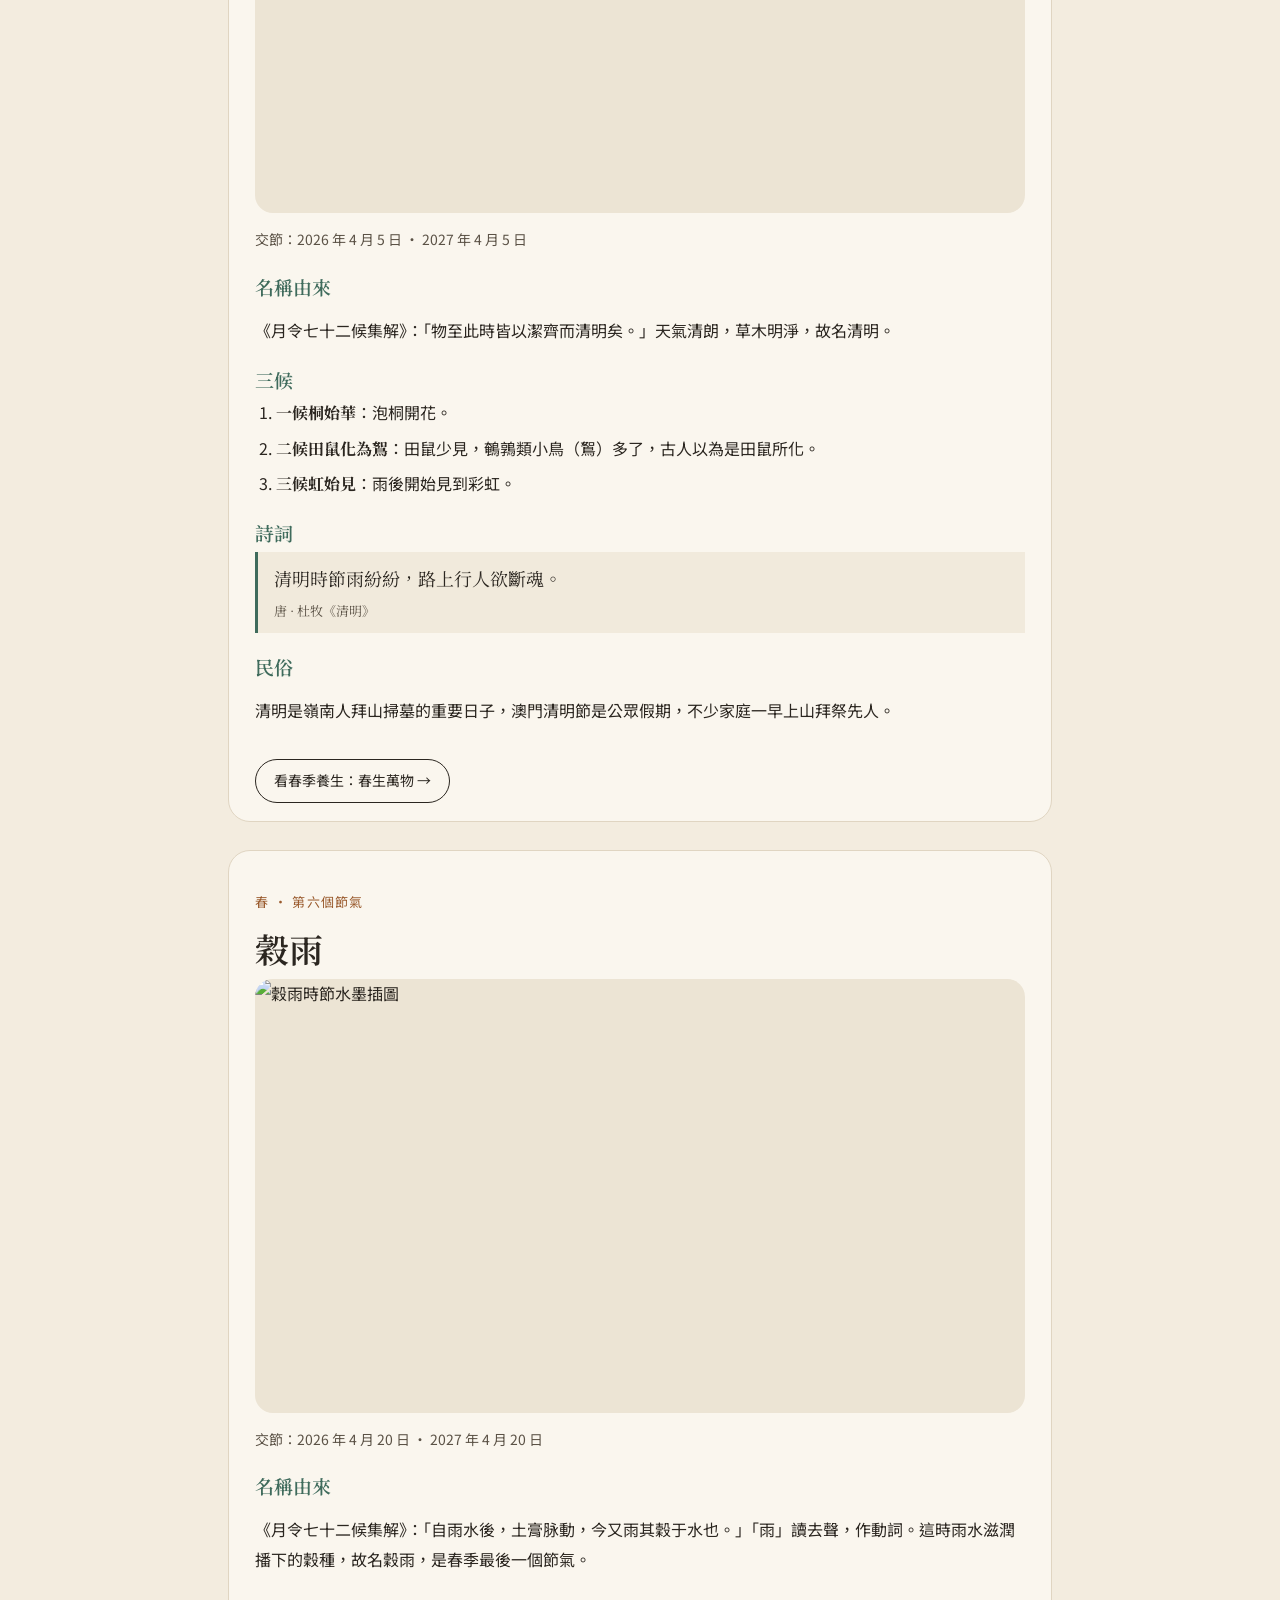
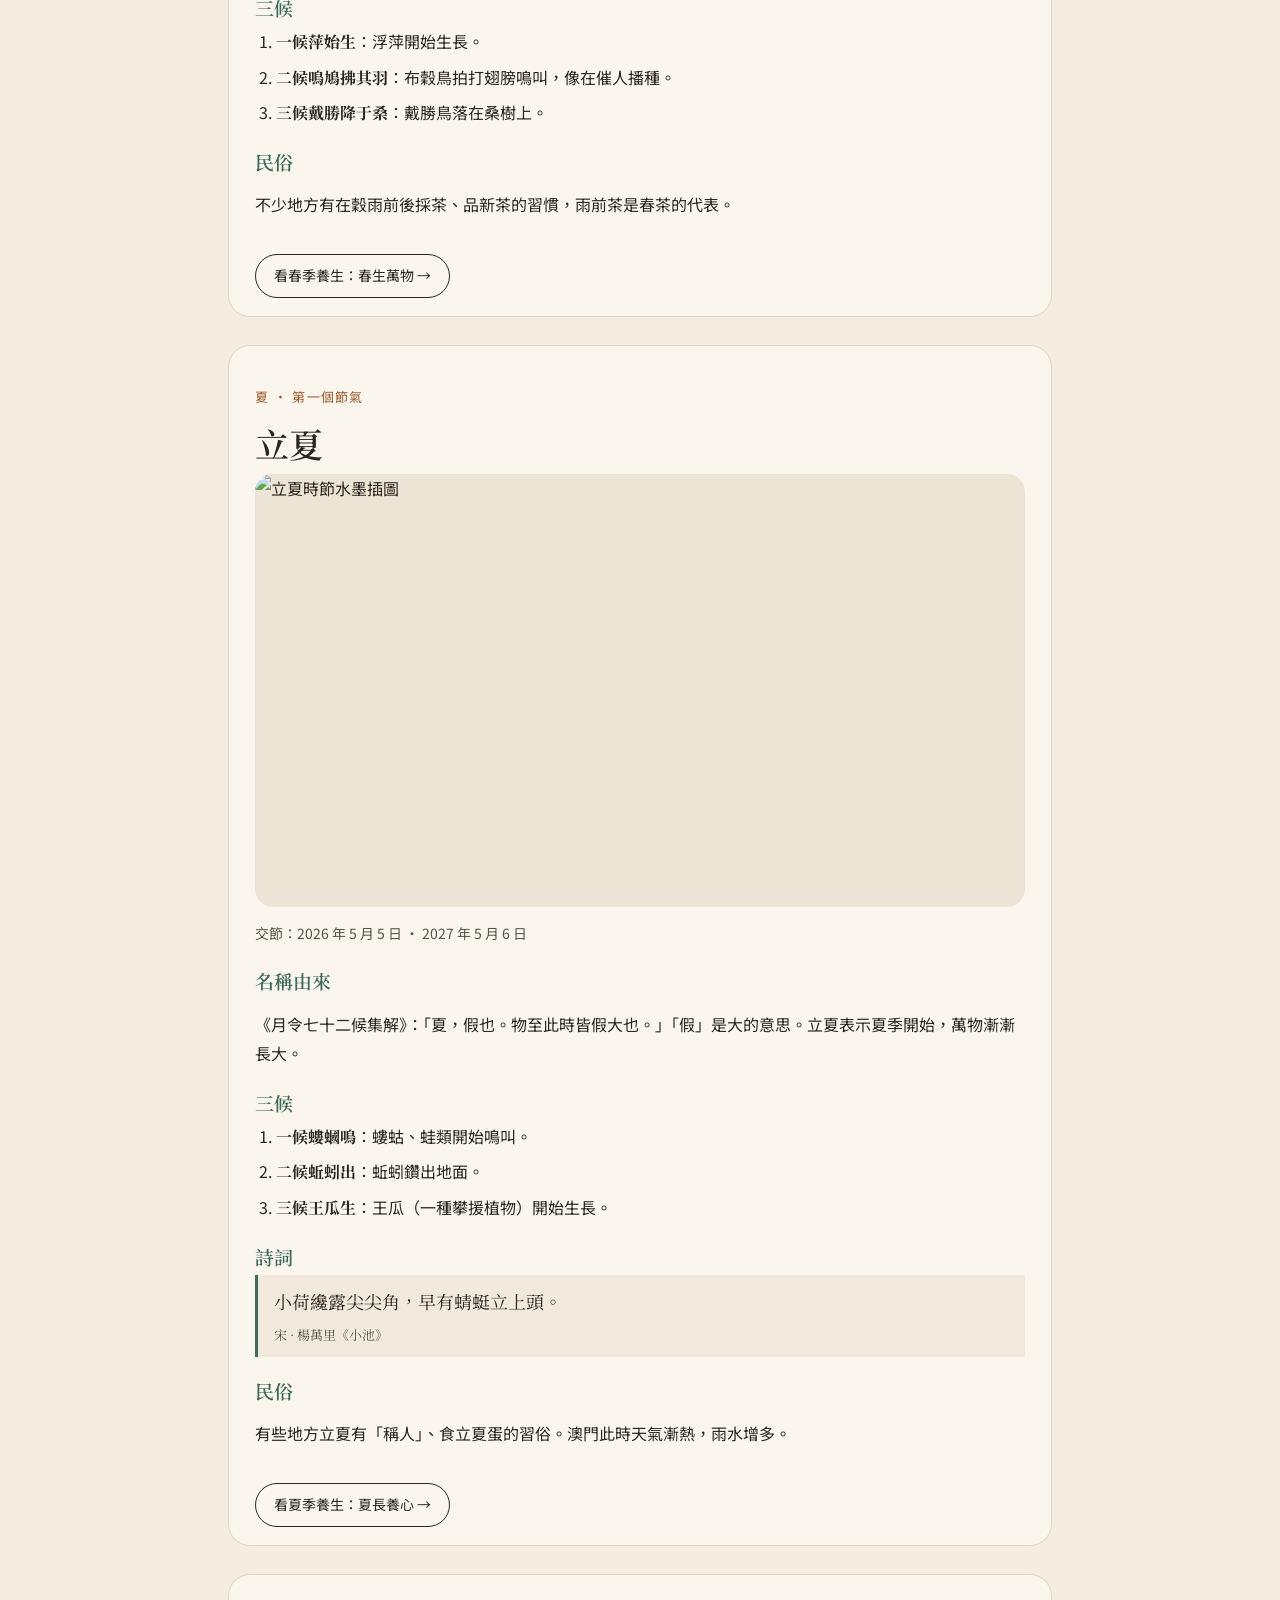
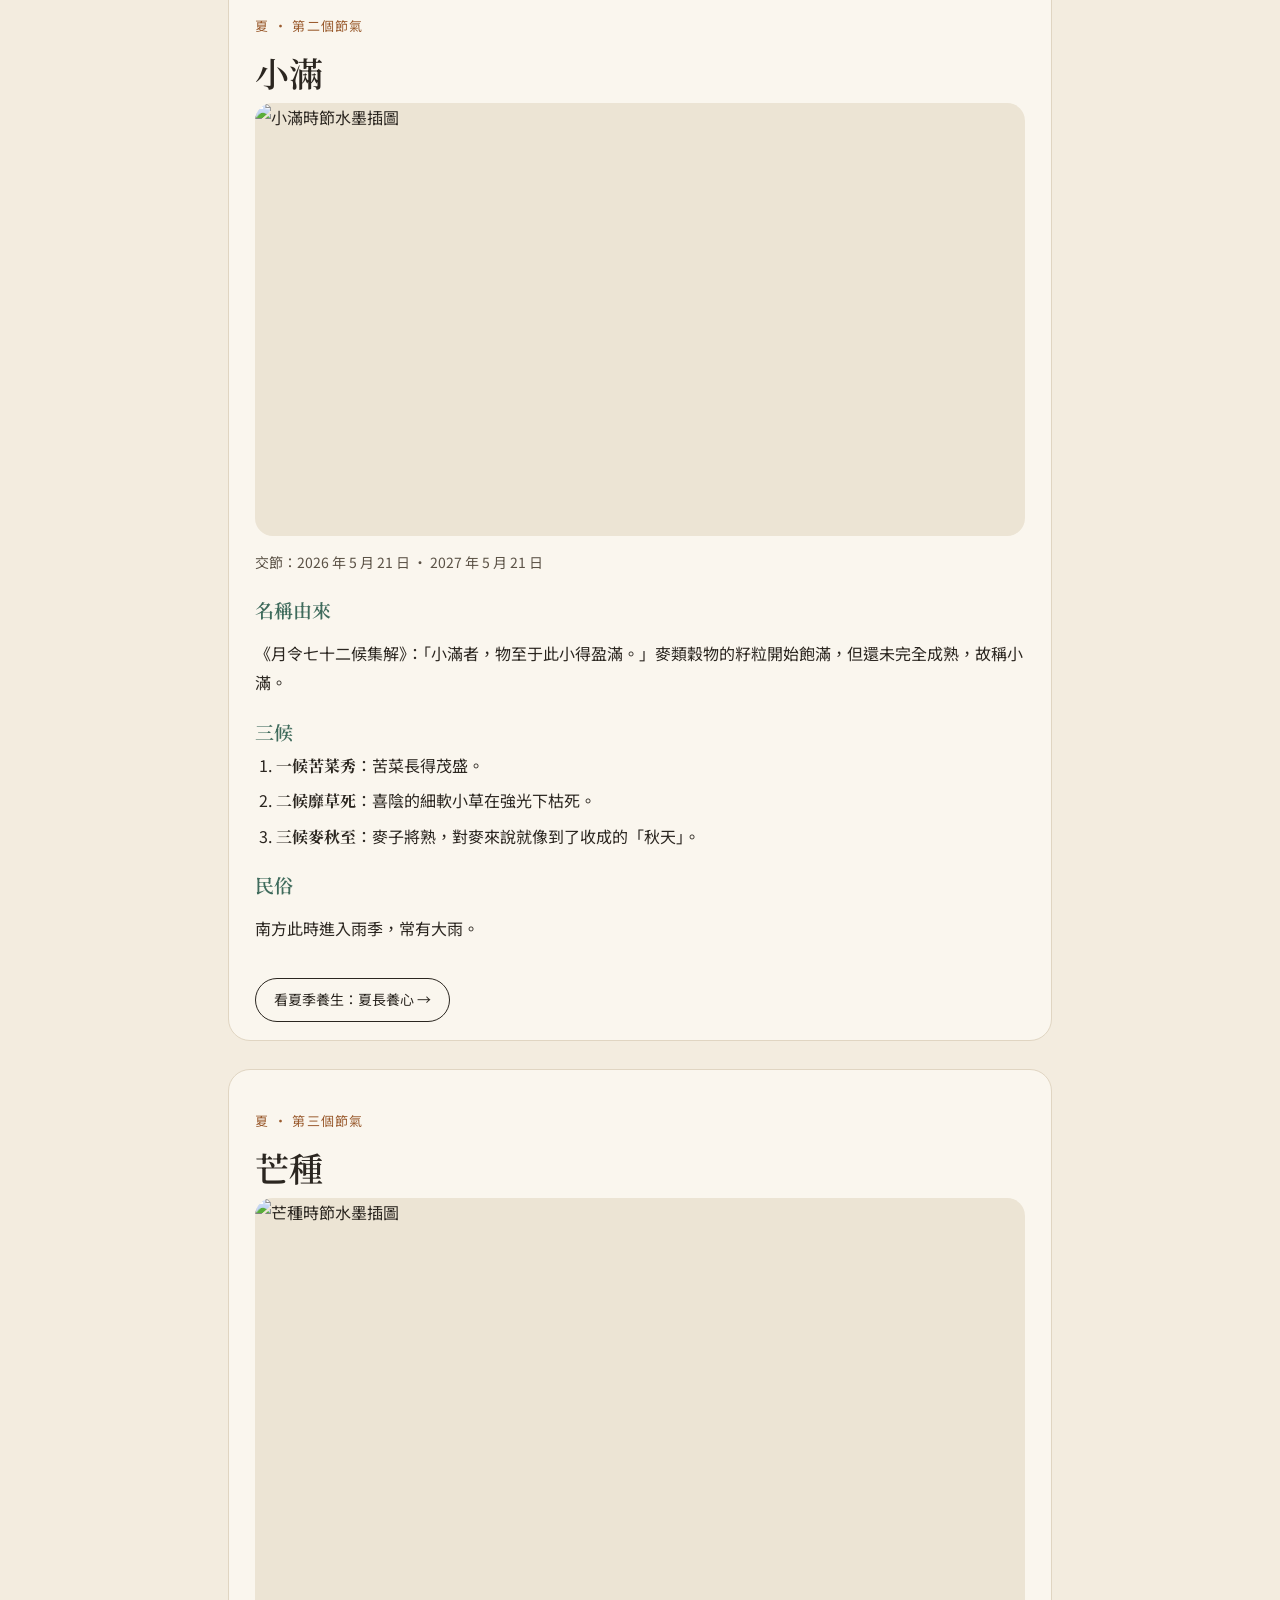
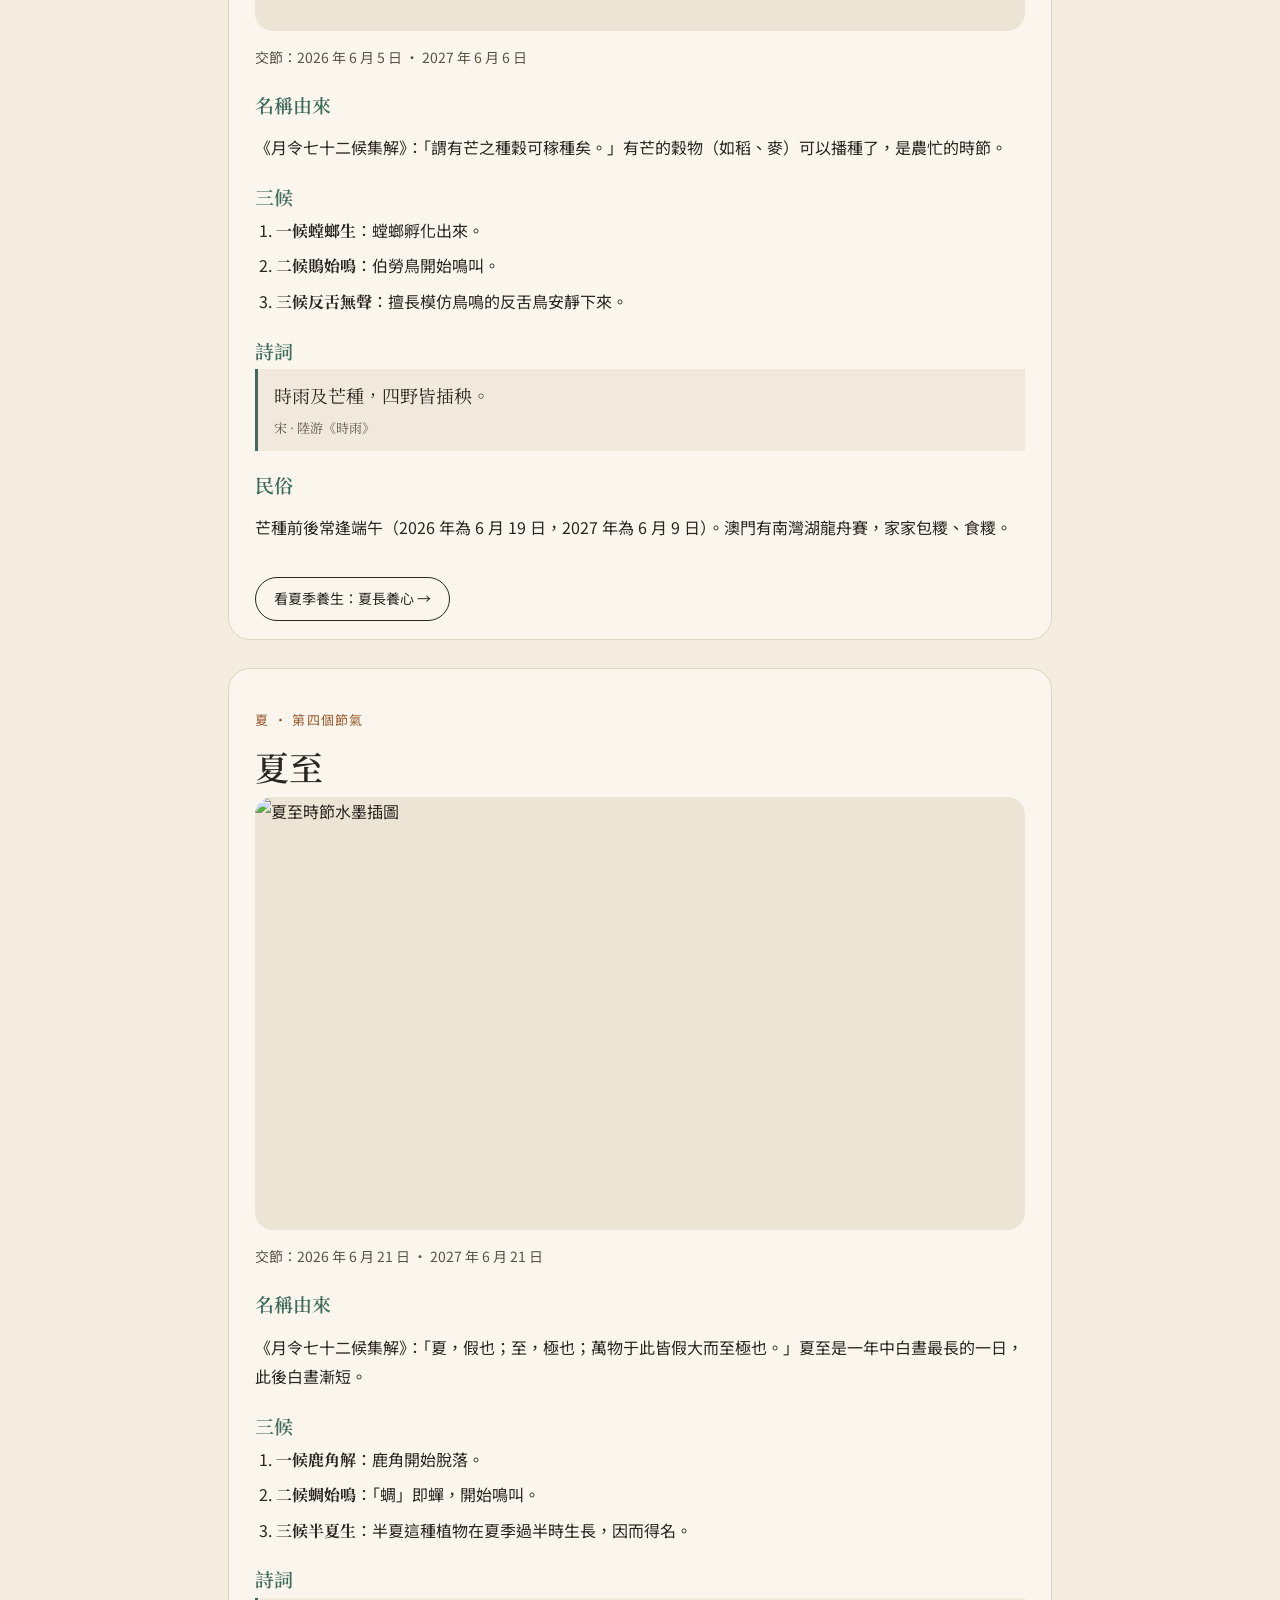
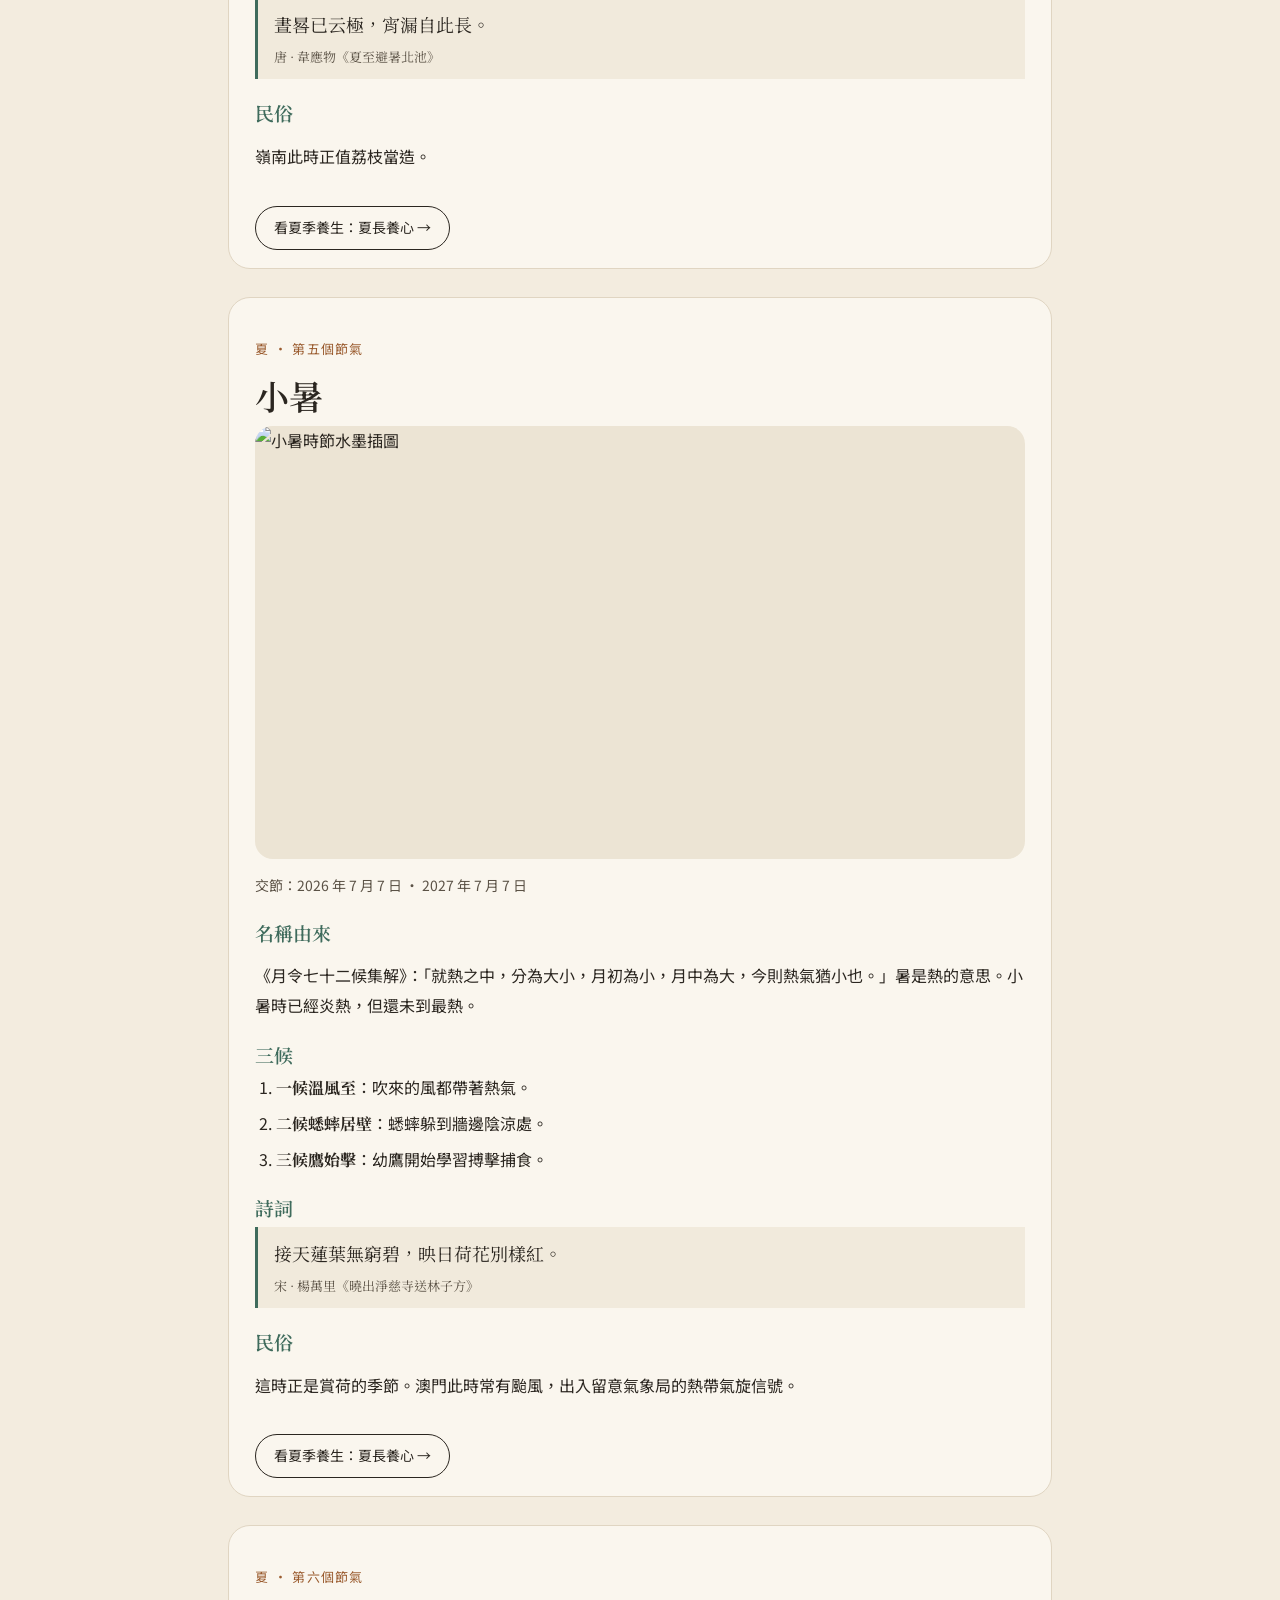
==== commit bd22cb09: "fix static header: align top-right controls with SPA Pill-unify left brand without truncate, so 四時調攝" ====
--- a/jieqi/index.html
+++ b/jieqi/index.html
@@ -39,9 +39,22 @@
 .ftr-inner img{height:48px;width:auto;object-fit:contain}
 .ftr-txt{min-width:0;flex:1;font-size:14px;color:var(--muted,#6e6558);line-height:1.65}
 .ftr-note{margin-top:12px}
+
+.brand{flex:1 1 auto}.hdr-top{overflow:visible}.site-hdr{overflow:visible}
+.brand-title{overflow:hidden;text-overflow:ellipsis;white-space:nowrap;max-width:100%}
+.hdr-actions{flex-shrink:0}
+.season-chip{display:none;align-items:center;height:44px;padding:0 12px;border-radius:999px;background:#e8dfd0;font-size:14px;color:var(--soft,#3d4942);white-space:nowrap}
+.notes-btn{gap:6px;flex-shrink:0;white-space:nowrap}
+.notes-btn svg{width:16px;height:16px;flex-shrink:0}
+.notes-n{font-variant-numeric:tabular-nums;color:var(--muted,#6e6558);margin-left:2px}
+#ys-music{flex-shrink:0}
+#ys-music .ys-btn{min-height:44px;height:44px;max-width:9rem;font-size:14px;padding:0 12px;letter-spacing:0;display:inline-flex;align-items:center}
+@media(min-width:640px){.season-chip{display:inline-flex}}
+@media(max-width:640px){#ys-music .ys-btn{max-width:6.5rem;font-size:12px;padding:0 10px}}
+
 @media print{.site-hdr,.site-ftr{display:none!important}}
-</style><script src="/yangsheng/jieqi.js" defer></script></head><body>
-<header class="site-hdr"><div class="hdr-top mx-auto flex"><a class="brand" href="/yangsheng/"><img src="/yangsheng/brand/kiangwu-logo.png" alt="鏡湖醫院 Kiang Wu Hospital"/><span class="brand-txt"><span class="brand-title">四時調攝</span><span class="brand-sub">中醫四季養生</span></span></a><div class="hdr-actions flex items-center gap-2"><a class="notes-btn" href="/yangsheng/notes/">箋</a></div></div><nav class="hdr-nav" aria-label="站內導覽"><a href="/yangsheng/" class="nav-pill">總覽</a><a href="/yangsheng/season/spring/" class="nav-pill">春</a><a href="/yangsheng/season/summer/" class="nav-pill">夏</a><a href="/yangsheng/season/autumn/" class="nav-pill">秋</a><a href="/yangsheng/season/winter/" class="nav-pill">冬</a><a href="/yangsheng/suixi/" class="nav-pill">食單</a><a href="/yangsheng/jieqi/" class="nav-pill on" aria-current="page">節氣</a><a href="/yangsheng/wenhua/" class="nav-pill">文化</a><a href="/yangsheng/tizhi/" class="nav-pill">體質</a><a href="/yangsheng/shiling/" class="nav-pill">食譜保健</a></nav></header>
+</style><script src="/yangsheng/jieqi.js" defer></script><script src="/yangsheng/nav-ensure.js?v=1" defer></script><script src="/yangsheng/nav-prefetch.js?v=1" defer></script></head><body>
+<header class="site-hdr"><div class="hdr-top mx-auto flex"><a class="brand" href="/yangsheng/"><img src="/yangsheng/brand/kiangwu-logo.png" alt="鏡湖醫院 Kiang Wu Hospital"/><span class="brand-txt"><span class="brand-title">四時調攝</span><span class="brand-sub">中醫四季養生</span></span></a><div class="hdr-actions flex items-center gap-2"><span class="season-chip" id="ys-season-chip" hidden></span><a class="notes-btn" href="/yangsheng/notes/"><svg xmlns="http://www.w3.org/2000/svg" width="16" height="16" viewBox="0 0 24 24" fill="none" stroke="currentColor" stroke-width="2" stroke-linecap="round" stroke-linejoin="round" aria-hidden="true"><path d="m19 21-7-4-7 4V5a2 2 0 0 1 2-2h10a2 2 0 0 1 2 2v16z"/></svg>箋<span class="notes-n">0</span></a></div></div><nav class="hdr-nav" aria-label="站內導覽"><a href="/yangsheng/" class="nav-pill">總覽</a><a href="/yangsheng/season/spring/" class="nav-pill">春</a><a href="/yangsheng/season/summer/" class="nav-pill">夏</a><a href="/yangsheng/season/autumn/" class="nav-pill">秋</a><a href="/yangsheng/season/winter/" class="nav-pill">冬</a><a href="/yangsheng/suixi/" class="nav-pill">食單</a><a href="/yangsheng/jieqi/" class="nav-pill on" aria-current="page">節氣</a><a href="/yangsheng/wenhua/" class="nav-pill">文化</a><a href="/yangsheng/tizhi/" class="nav-pill">體質</a><a href="/yangsheng/shiling/" class="nav-pill">食譜保健</a></nav></header>
 <main class="wrap"><p class="kicker" style="margin-top:32px">天人相應 · 二十四節氣</p><h1 style="margin-top:4px">二十四節氣</h1>
 <p class="lead">古人按太陽在黃道上的位置，把一年分成二十四個節氣，每個節氣約十五日，又分「三候」，每候約五日。三候記錄的是古代黃河流域的物候，有些是古人的想像，讀來可當作文化來欣賞。</p>
 <div class="grid" id="jq-grid"><a href="#lichun" data-jq="立春">立春</a><a href="#yushui" data-jq="雨水">雨水</a><a href="#jingzhe" data-jq="驚蟄">驚蟄</a><a href="#chunfen" data-jq="春分">春分</a><a href="#qingming" data-jq="清明">清明</a><a href="#guyu" data-jq="穀雨">穀雨</a><a href="#lixia" data-jq="立夏">立夏</a><a href="#xiaoman" data-jq="小滿">小滿</a><a href="#mangzhong" data-jq="芒種">芒種</a><a href="#xiazhi" data-jq="夏至">夏至</a><a href="#xiaoshu" data-jq="小暑">小暑</a><a href="#dashu" data-jq="大暑">大暑</a><a href="#liqiu" data-jq="立秋">立秋</a><a href="#chushu" data-jq="處暑">處暑</a><a href="#bailu" data-jq="白露">白露</a><a href="#qiufen" data-jq="秋分">秋分</a><a href="#hanlu" data-jq="寒露">寒露</a><a href="#shuangjiang" data-jq="霜降">霜降</a><a href="#lidong" data-jq="立冬">立冬</a><a href="#xiaoxue" data-jq="小雪">小雪</a><a href="#daxue" data-jq="大雪">大雪</a><a href="#dongzhi" data-jq="冬至">冬至</a><a href="#xiaohan" data-jq="小寒">小寒</a><a href="#dahan" data-jq="大寒">大寒</a></div>
@@ -95,4 +108,4 @@
 <h3>名稱由來</h3><p>《月令七十二候集解》：「月初寒尚小，故云。月半則大矣。」天氣漸冷，但還未到最冷，故稱小寒。</p><h3>三候</h3><ol><li><b>一候鴈北鄉</b>：「鄉」同「向」，大雁開始向北飛。</li><li><b>二候鵲始巢</b>：喜鵲開始築巢。</li><li><b>三候雉雊</b>：野雞開始鳴叫求偶。</li></ol><h3>詩詞</h3><blockquote>牆角數枝梅，凌寒獨自開。<cite>宋 · 王安石《梅花》</cite></blockquote><h3>民俗</h3><p>小寒前後常逢臘八（2027 年 1 月 15 日），北方有食臘八粥的習俗。</p>
 <a class="to" href="/yangsheng/season/winter/">看冬季養生：冬藏補腎 →</a></article><article id="dahan"><p class="kicker">冬 · 第六個節氣</p><h2>大寒</h2><img class="ill" src="/yangsheng/art/jieqi/dahan.jpg" width="1280" height="720" loading="lazy" decoding="async" alt="大寒時節水墨插圖"><p class="date">交節：2026 年 1 月 20 日 · 2027 年 1 月 20 日</p>
 <h3>名稱由來</h3><p>《月令七十二候集解》：「大寒，十二月中。」大寒是二十四節氣的最後一個，也是一年中最冷的時候，之後又是立春。</p><h3>三候</h3><ol><li><b>一候雞乳</b>：母雞開始孵小雞。</li><li><b>二候征鳥厲疾</b>：鷹隼等猛禽捕食迅猛。</li><li><b>三候水澤腹堅</b>：湖泊的冰一直凍到中心，又厚又堅。</li></ol><h3>民俗</h3><p>大寒臨近農曆新年，廣東人有「年廿八，洗邋遢」的習慣，家家大掃除、辦年貨。</p>
-<a class="to" href="/yangsheng/season/winter/">看冬季養生：冬藏補腎 →</a></article><script>(function(){var d=new Date(Date.now()+8*3600e3).toISOString().slice(0,10),L=[["2026-01-05", "小寒"], ["2026-01-20", "大寒"], ["2026-02-04", "立春"], ["2026-02-18", "雨水"], ["2026-03-05", "驚蟄"], ["2026-03-20", "春分"], ["2026-04-05", "清明"], ["2026-04-20", "穀雨"], ["2026-05-05", "立夏"], ["2026-05-21", "小滿"], ["2026-06-05", "芒種"], ["2026-06-21", "夏至"], ["2026-07-07", "小暑"], ["2026-07-23", "大暑"], ["2026-08-07", "立秋"], ["2026-08-23", "處暑"], ["2026-09-07", "白露"], ["2026-09-23", "秋分"], ["2026-10-08", "寒露"], ["2026-10-23", "霜降"], ["2026-11-07", "立冬"], ["2026-11-22", "小雪"], ["2026-12-07", "大雪"], ["2026-12-22", "冬至"], ["2027-01-05", "小寒"], ["2027-01-20", "大寒"], ["2027-02-04", "立春"], ["2027-02-19", "雨水"], ["2027-03-06", "驚蟄"], ["2027-03-21", "春分"], ["2027-04-05", "清明"], ["2027-04-20", "穀雨"], ["2027-05-06", "立夏"], ["2027-05-21", "小滿"], ["2027-06-06", "芒種"], ["2027-06-21", "夏至"], ["2027-07-07", "小暑"], ["2027-07-23", "大暑"], ["2027-08-08", "立秋"], ["2027-08-23", "處暑"], ["2027-09-08", "白露"], ["2027-09-23", "秋分"], ["2027-10-08", "寒露"], ["2027-10-23", "霜降"], ["2027-11-07", "立冬"], ["2027-11-22", "小雪"], ["2027-12-07", "大雪"], ["2027-12-22", "冬至"]],c="";L.forEach(function(x){if(x[0]<=d)c=x[1]});document.querySelectorAll("#jq-grid a").forEach(function(a){if(a.dataset.jq===c)a.className="now"})})();</script></main><footer class="site-ftr"><div class="ftr-inner"><img src="/yangsheng/brand/kiangwu-logo.png" alt="鏡湖醫院"/><div class="ftr-txt"><p>內容來自鏡湖醫院四季養生指南《春生萬物》《夏長養心》《秋收潤燥》《冬藏補腎》。</p><p class="ftr-note">本站只供養生參考，不能代替執業中醫師面診、處方或外治操作。急症、出血、高熱、孕產及慢性病用藥期間，請先就醫。</p></div></div></footer><script src="/yangsheng/totop.js" defer></script><script src="/yangsheng/share.js?v=1" defer></script><script src="/yangsheng/home-music.js?v=1" defer></script></body></html>+<a class="to" href="/yangsheng/season/winter/">看冬季養生：冬藏補腎 →</a></article><script>(function(){var d=new Date(Date.now()+8*3600e3).toISOString().slice(0,10),L=[["2026-01-05", "小寒"], ["2026-01-20", "大寒"], ["2026-02-04", "立春"], ["2026-02-18", "雨水"], ["2026-03-05", "驚蟄"], ["2026-03-20", "春分"], ["2026-04-05", "清明"], ["2026-04-20", "穀雨"], ["2026-05-05", "立夏"], ["2026-05-21", "小滿"], ["2026-06-05", "芒種"], ["2026-06-21", "夏至"], ["2026-07-07", "小暑"], ["2026-07-23", "大暑"], ["2026-08-07", "立秋"], ["2026-08-23", "處暑"], ["2026-09-07", "白露"], ["2026-09-23", "秋分"], ["2026-10-08", "寒露"], ["2026-10-23", "霜降"], ["2026-11-07", "立冬"], ["2026-11-22", "小雪"], ["2026-12-07", "大雪"], ["2026-12-22", "冬至"], ["2027-01-05", "小寒"], ["2027-01-20", "大寒"], ["2027-02-04", "立春"], ["2027-02-19", "雨水"], ["2027-03-06", "驚蟄"], ["2027-03-21", "春分"], ["2027-04-05", "清明"], ["2027-04-20", "穀雨"], ["2027-05-06", "立夏"], ["2027-05-21", "小滿"], ["2027-06-06", "芒種"], ["2027-06-21", "夏至"], ["2027-07-07", "小暑"], ["2027-07-23", "大暑"], ["2027-08-08", "立秋"], ["2027-08-23", "處暑"], ["2027-09-08", "白露"], ["2027-09-23", "秋分"], ["2027-10-08", "寒露"], ["2027-10-23", "霜降"], ["2027-11-07", "立冬"], ["2027-11-22", "小雪"], ["2027-12-07", "大雪"], ["2027-12-22", "冬至"]],c="";L.forEach(function(x){if(x[0]<=d)c=x[1]});document.querySelectorAll("#jq-grid a").forEach(function(a){if(a.dataset.jq===c)a.className="now"})})();</script></main><footer class="site-ftr"><div class="ftr-inner"><img src="/yangsheng/brand/kiangwu-logo.png" alt="鏡湖醫院"/><div class="ftr-txt"><p>內容來自鏡湖醫院四季養生指南《春生萬物》《夏長養心》《秋收潤燥》《冬藏補腎》。</p><p class="ftr-note">本站只供養生參考，不能代替執業中醫師面診、處方或外治操作。急症、出血、高熱、孕產及慢性病用藥期間，請先就醫。</p></div></div></footer><script src="/yangsheng/totop.js" defer></script><script src="/yangsheng/share.js?v=1" defer></script><script src="/yangsheng/hdr-actions.js?v=1" defer></script><script src="/yangsheng/home-music.js?v=2" defer></script></body></html>
